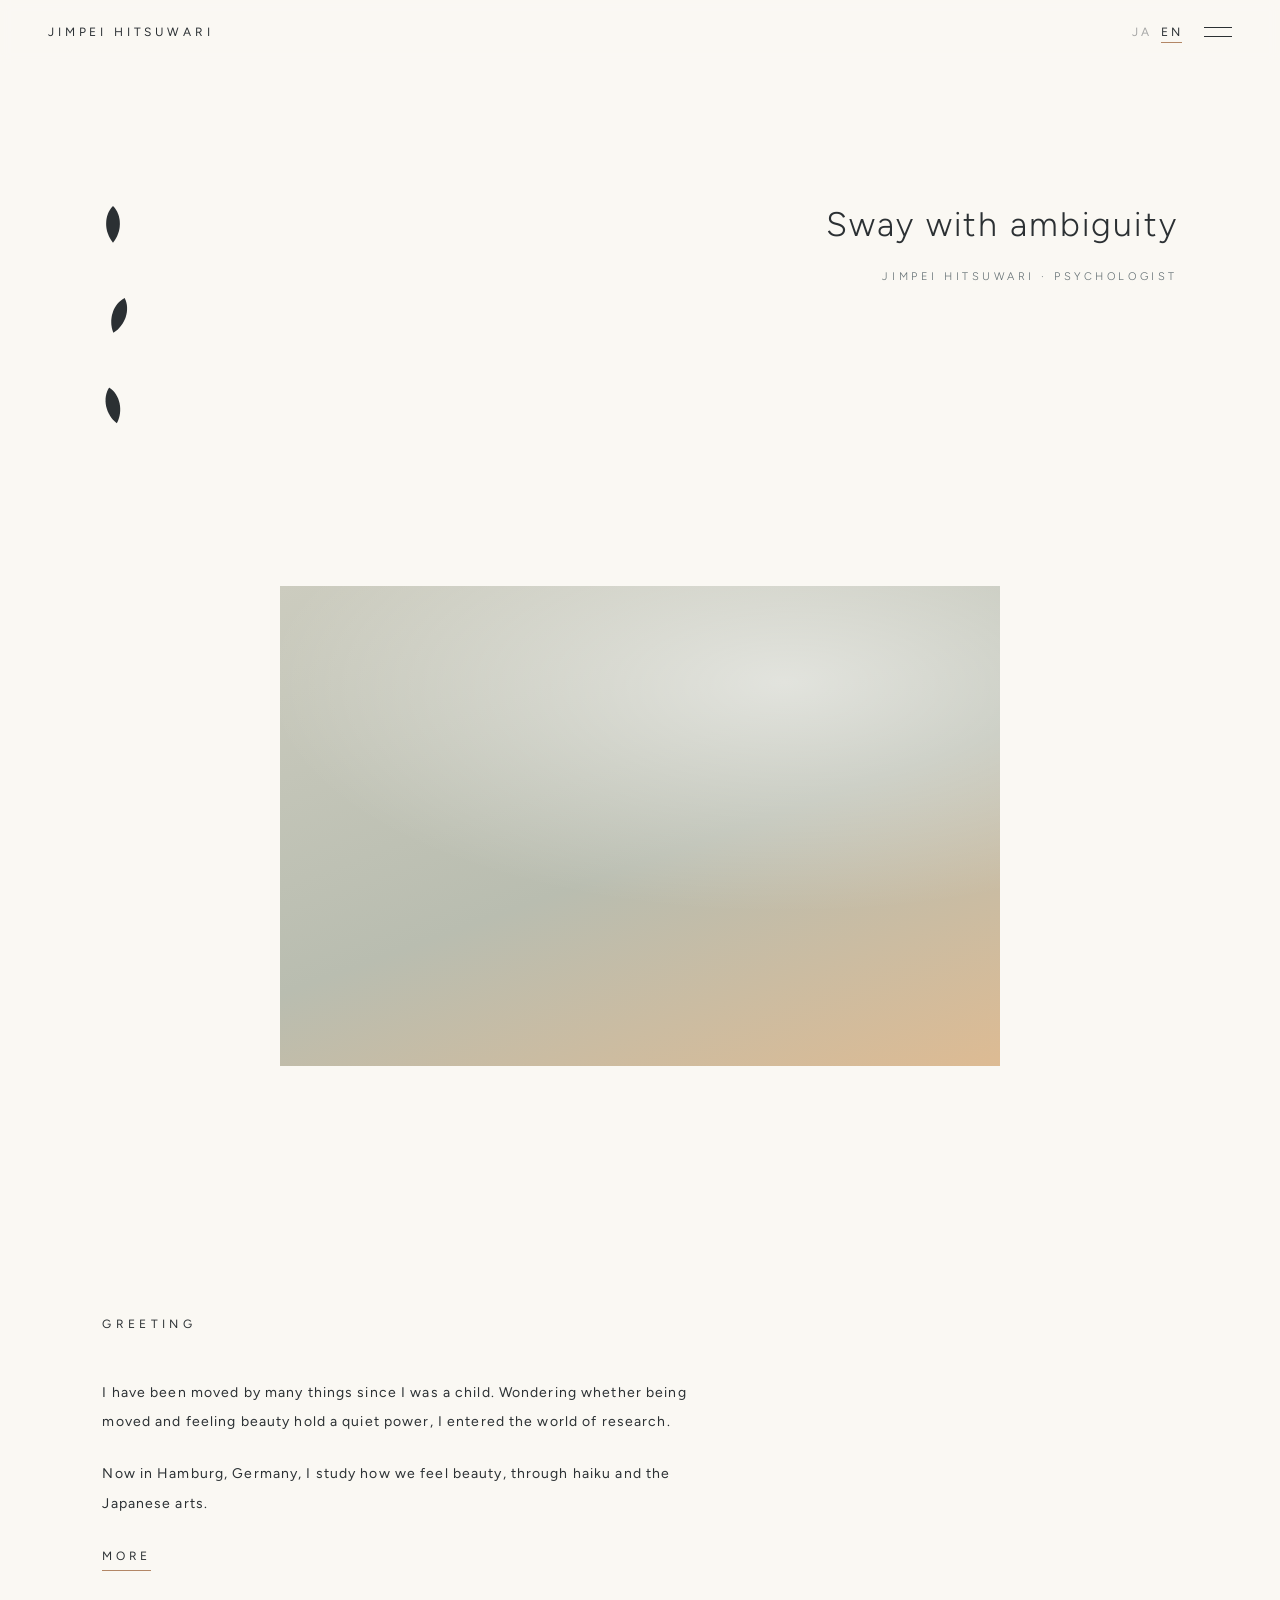
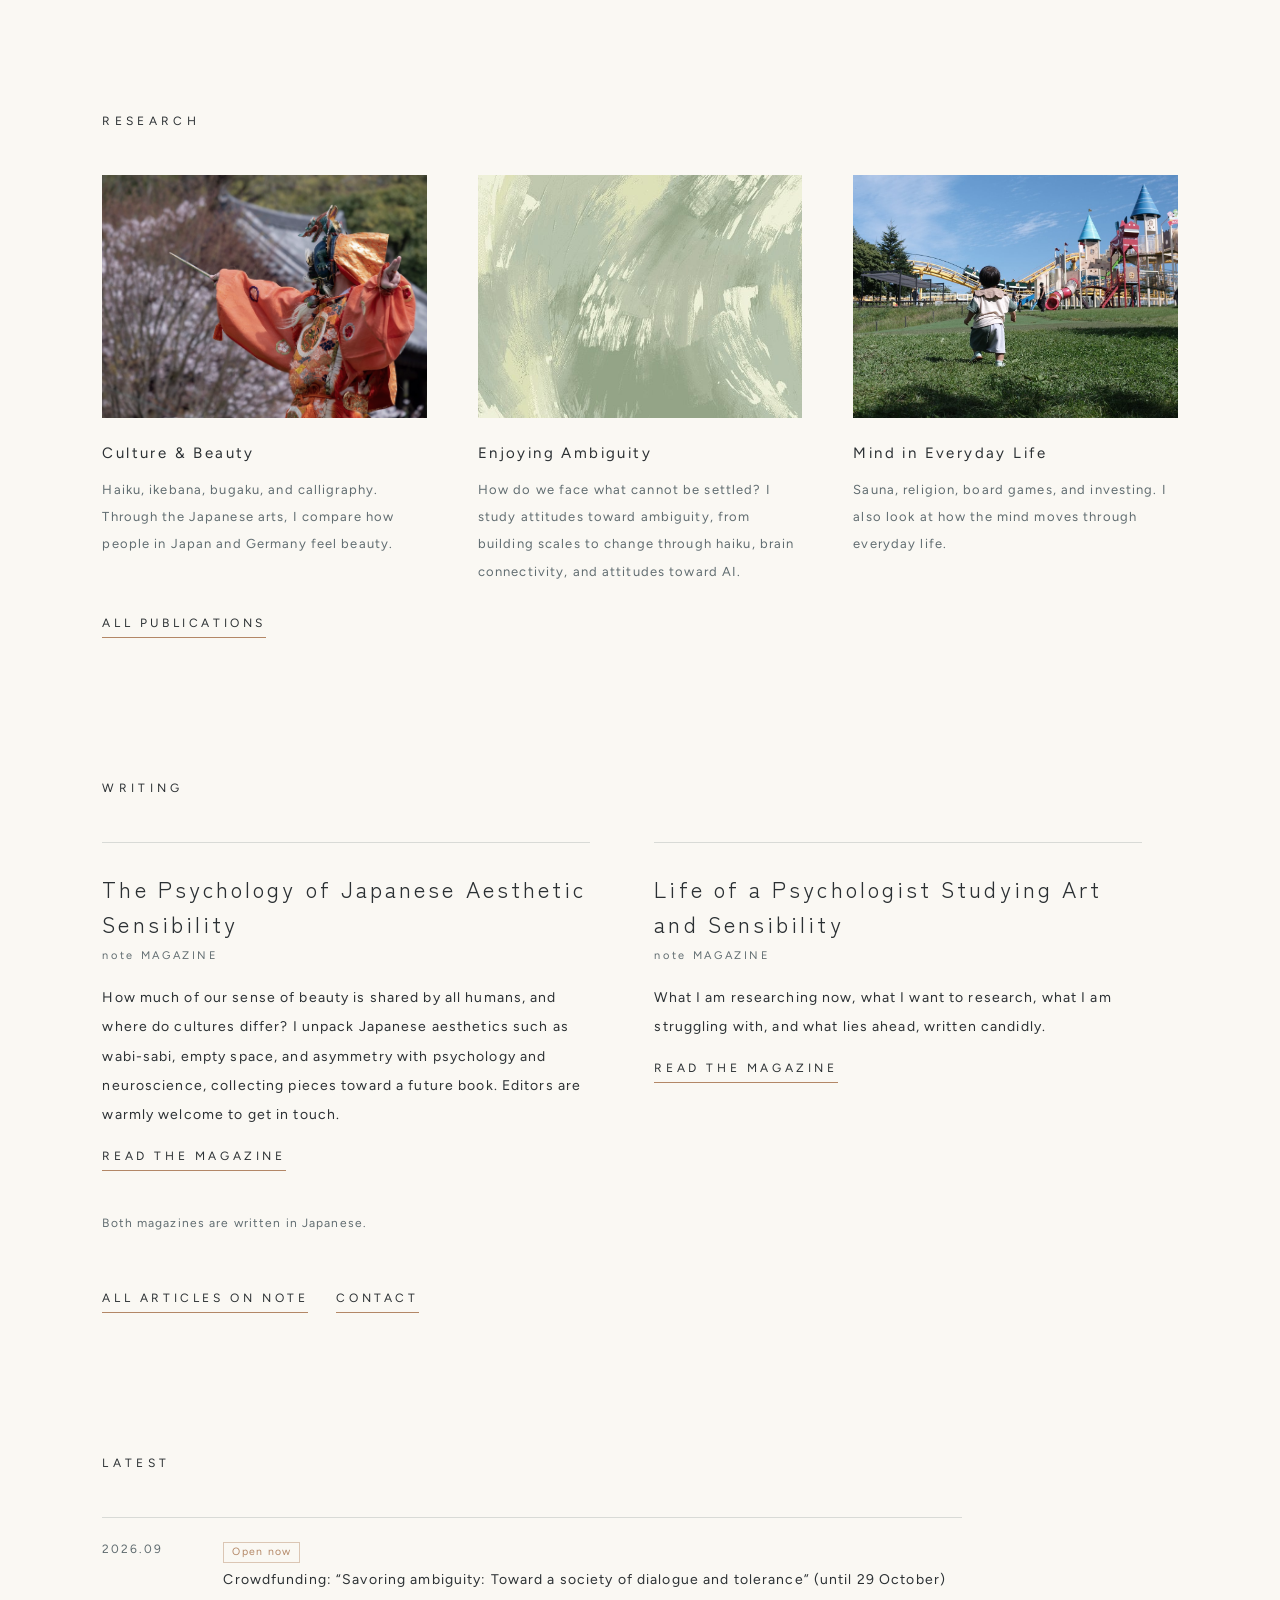
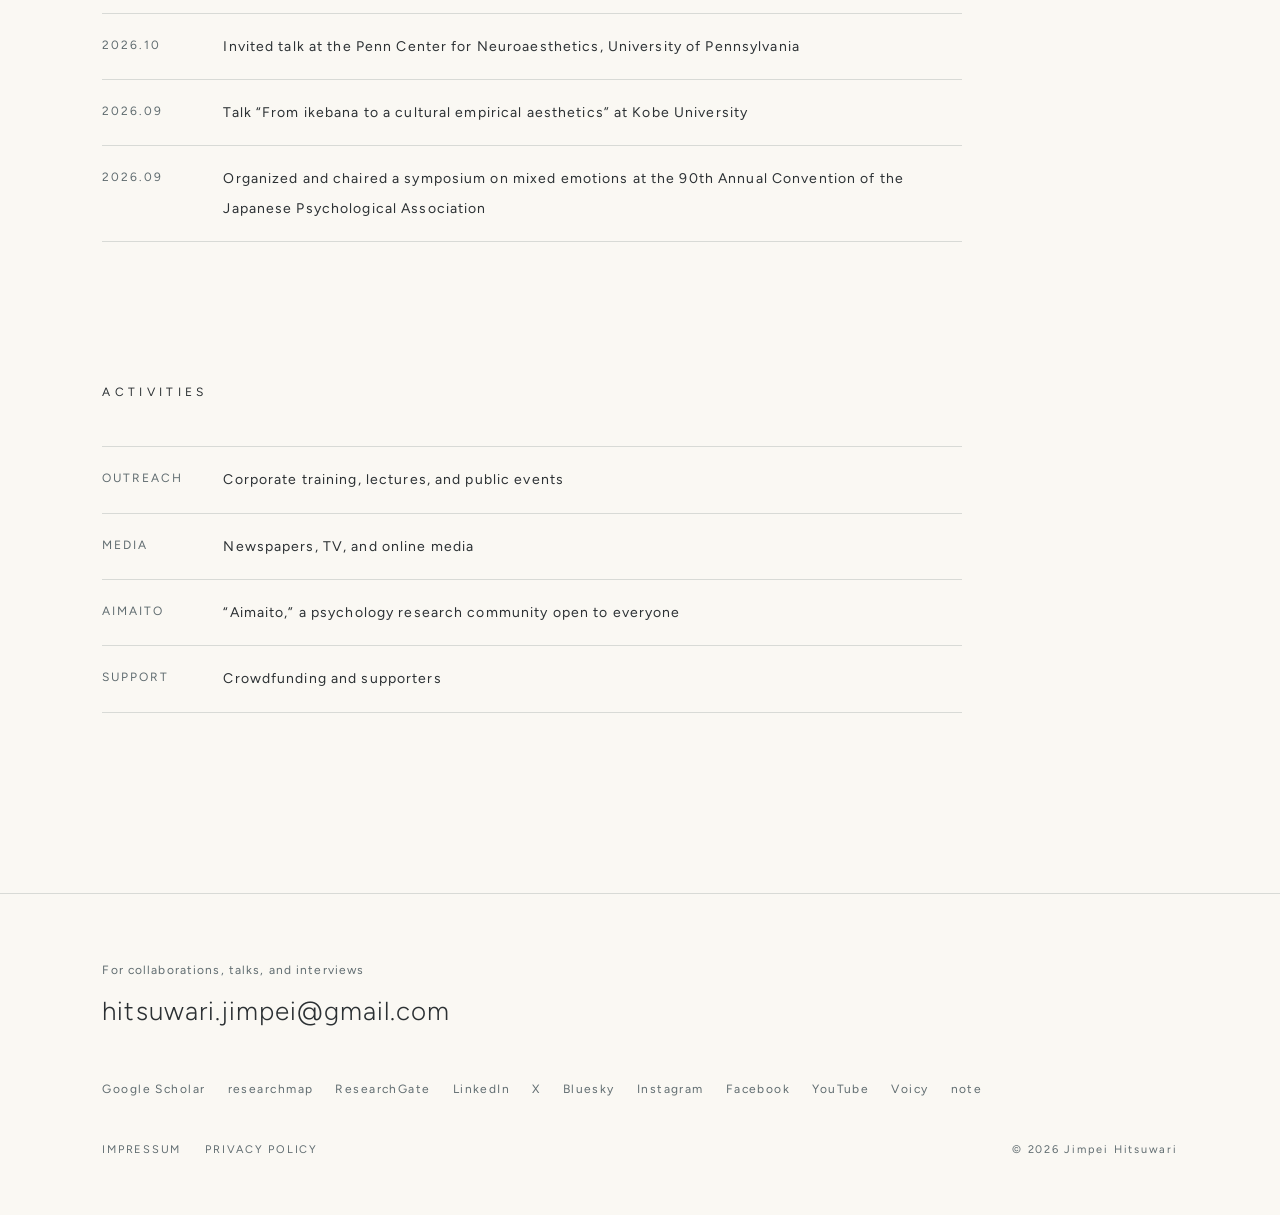
==== index.html @ 8c2ec626 "Publish main e1282a1" ====
<!DOCTYPE html>
<html lang="ja" data-lang="ja" class="no-js">
<head>
<meta charset="UTF-8">
<meta name="viewport" content="width=device-width, initial-scale=1">
<title>櫃割 仁平 Jimpei Hitsuwari | 心理学者 Psychologist</title>
<meta name="description" content="心理学者 櫃割仁平（Jimpei Hitsuwari）のウェブサイト。俳句や日本の芸術を手がかりに，美しさを感じるこころと曖昧さへの態度を，ドイツ・ハンブルクで研究しています。">
<meta property="og:type" content="website">
<meta property="og:title" content="櫃割 仁平 Jimpei Hitsuwari">
<meta property="og:description" content="Psychologist in Hamburg studying beauty, ambiguity, and culture through haiku and the Japanese arts.">
<meta property="og:url" content="https://hitsuwari-jimpei.com/">
<link rel="canonical" href="https://hitsuwari-jimpei.com/">
<script>
  /* Set language before first paint to avoid a flash of the wrong language */
  (function () {
    var l = 'ja';
    try { l = localStorage.getItem('lang') || ((navigator.language || '').indexOf('ja') === 0 ? 'ja' : 'en'); } catch (e) {}
    document.documentElement.dataset.lang = l;
    document.documentElement.lang = l;
  })();
</script>
<link rel="stylesheet" href="assets/css/fonts.css">
<link rel="icon" href="assets/favicon.svg" type="image/svg+xml">
<link rel="stylesheet" href="assets/css/style.css">
</head>
<body>
<a class="skip-link" href="#main"><span lang="ja">本文へ</span><span lang="en">Skip to content</span></a>

<header class="site-header">
  <a class="logo" href="./">JIMPEI HITSUWARI</a>
  <div class="header-right">
    <div class="lang-switch" role="group" aria-label="Language">
      <button type="button" data-set-lang="ja" aria-pressed="true">JA</button>
      <button type="button" data-set-lang="en" aria-pressed="false">EN</button>
    </div>
    <button type="button" class="menu-toggle" aria-controls="site-menu" aria-expanded="false">
      <span></span><span></span><span class="visually-hidden">Menu</span>
    </button>
  </div>
</header>

<nav id="site-menu" class="site-menu" aria-hidden="true" aria-label="Site menu">
  <ul>
    <li><a href="./"><span class="en">Top</span><span class="ja">トップ</span></a></li>
    <li><a href="greeting/"><span class="en">Greeting</span><span class="ja">あいさつ</span></a></li>
    <li><a href="profile/"><span class="en">Profile</span><span class="ja">プロフィール</span></a></li>
    <li><a href="publication/"><span class="en">Publications</span><span class="ja">研究業績</span></a></li>
    <li><a href="outreach/"><span class="en">Outreach</span><span class="ja">アウトリーチ</span></a></li>
    <li><a href="media/"><span class="en">Media</span><span class="ja">メディア</span></a></li>
    <li><a href="crowdfunding/"><span class="en">Crowdfunding</span><span class="ja">クラウドファンディング</span></a></li>
    <li><a href="contact/"><span class="en">Contact</span><span class="ja">お問い合わせ</span></a></li>
  </ul>
</nav>

<main id="main">

  <section class="hero" aria-label="Introduction">
    <div class="hero-marks" aria-hidden="true">
      <svg viewBox="0 0 24 40"><path d="M12 0 C 22 10, 22 28, 12 40 C 2 28, 2 10, 12 0 Z"/></svg>
      <svg viewBox="0 0 24 40"><path d="M12 0 C 22 10, 22 28, 12 40 C 2 28, 2 10, 12 0 Z"/></svg>
      <svg viewBox="0 0 24 40"><path d="M12 0 C 22 10, 22 28, 12 40 C 2 28, 2 10, 12 0 Z"/></svg>
    </div>
    <div class="hero-copy">
      <h1 class="copy-ja" lang="ja"><span>曖昧なまま</span><br><span>そよぐ</span><small>心理学者　櫃割 仁平</small></h1>
      <h1 class="copy-en" lang="en">Sway with ambiguity<small>JIMPEI HITSUWARI · PSYCHOLOGIST</small></h1>
    </div>
    <div class="hero-visual" aria-hidden="true"></div>
  </section>

  <section class="section reveal" aria-labelledby="greeting-title">
    <div class="section-head"><h2 class="en" id="greeting-title">GREETING</h2><span class="ja" lang="ja">あいさつ</span></div>
    <div class="narrow prose">
      <div lang="ja">
        <p>小さい頃から，いろいろな物事に感動してきました。その感動や，美しいと感じる体験には大きな力が秘められているのではないか。そう考えて，研究の世界に入りました。</p>
        <p>いまはドイツのハンブルクで，美しさを感じるこころを，俳句や日本の芸術を手がかりに研究しています。</p>
      </div>
      <div lang="en">
        <p>I have been moved by many things since I was a child. Wondering whether being moved and feeling beauty hold a quiet power, I entered the world of research.</p>
        <p>Now in Hamburg, Germany, I study how we feel beauty, through haiku and the Japanese arts.</p>
      </div>
      <a class="more" href="greeting/">MORE</a>
    </div>
  </section>

  <section class="section reveal" id="research" aria-labelledby="research-title">
    <div class="section-head"><h2 class="en" id="research-title">RESEARCH</h2><span class="ja" lang="ja">研究</span></div>
    <div class="works">
      <article>
        <div class="work-photo"><img src="images/research/culture.jpg" alt="" loading="lazy" style="object-position: 68% 40%"></div>
        <h3><span lang="ja">文化と美</span><span lang="en">Culture &amp; Beauty</span></h3>
        <p><span lang="ja">俳句，いけばな，舞楽，書道。日本の芸術を手がかりに，美しさの感じ方が文化によってどう違うのかを，日本とドイツで比べています。</span><span lang="en">Haiku, ikebana, bugaku, and calligraphy. Through the Japanese arts, I compare how people in Japan and Germany feel beauty.</span></p>
      </article>
      <article>
        <div class="work-photo"><img src="images/research/ambiguity.jpg" alt="" loading="lazy"></div>
        <h3><span lang="ja">曖昧さを楽しむ</span><span lang="en">Enjoying Ambiguity</span></h3>
        <p><span lang="ja">白黒つかないものに，人はどう向き合うのか。「曖昧さへの態度」を測る尺度づくりから，俳句による変化，脳のつながり，AI への態度まで調べています。</span><span lang="en">How do we face what cannot be settled? I study attitudes toward ambiguity, from building scales to change through haiku, brain connectivity, and attitudes toward AI.</span></p>
      </article>
      <article>
        <div class="work-photo"><img src="images/research/everyday.jpg" alt="" loading="lazy" style="object-position: 45% 72%"></div>
        <h3><span lang="ja">暮らしのなかのこころ</span><span lang="en">Mind in Everyday Life</span></h3>
        <p><span lang="ja">サウナ，宗教，ボードゲーム，投資。日々の営みのなかで揺れるこころにも目を向けています。</span><span lang="en">Sauna, religion, board games, and investing. I also look at how the mind moves through everyday life.</span></p>
      </article>
    </div>
    <a class="more" href="publication/">ALL PUBLICATIONS</a>
  </section>

  <section class="section reveal" aria-labelledby="writing-title">
    <div class="section-head"><h2 class="en" id="writing-title">WRITING</h2><span class="ja" lang="ja">執筆</span></div>
    <div class="writing">
      <article class="writing-card">
        <p class="writing-title"><span lang="ja">日本的感性の心理学</span><span lang="en">The Psychology of Japanese Aesthetic Sensibility</span><small>note MAGAZINE</small></p>
        <p lang="ja">「美しい」はどこまで人類共通で，どこからが文化の違いなのか。わびさび，余白，非対称性など，日本的な美意識を心理学や脳科学の手でほぐしていきます。いつか書きたい本に向けて，断片を書き溜めています。書籍化のご相談もお気軽にどうぞ。</p>
        <p lang="en">How much of our sense of beauty is shared by all humans, and where do cultures differ? I unpack Japanese aesthetics such as wabi-sabi, empty space, and asymmetry with psychology and neuroscience, collecting pieces toward a future book. Editors are warmly welcome to get in touch.</p>
        <a class="more" href="https://note.com/hitsuwari5th/m/m568dad435bdd" target="_blank" rel="noopener"><span lang="ja">マガジンを読む</span><span lang="en">READ THE MAGAZINE</span></a>
      </article>
      <article class="writing-card">
        <p class="writing-title"><span lang="ja">芸術と感性を研究する心理学者のくらし</span><span lang="en">Life of a Psychologist Studying Art and Sensibility</span><small>note MAGAZINE</small></p>
        <p lang="ja">今研究していること，研究したいこと，悩んでいること，将来のこと，などを赤裸々に書いていきます。</p>
        <p lang="en">What I am researching now, what I want to research, what I am struggling with, and what lies ahead, written candidly.</p>
        <a class="more" href="https://note.com/hitsuwari5th/m/mb07c158c06ff" target="_blank" rel="noopener"><span lang="ja">マガジンを読む</span><span lang="en">READ THE MAGAZINE</span></a>
      </article>
    </div>
    <p class="writing-links page-note" lang="en">Both magazines are written in Japanese.</p>
    <div class="link-row writing-links">
      <a class="more" href="https://note.com/hitsuwari5th" target="_blank" rel="noopener"><span lang="ja">note のすべての記事</span><span lang="en">ALL ARTICLES ON NOTE</span></a>
      <a class="more" href="contact/">CONTACT</a>
    </div>
  </section>

  <section class="section reveal" aria-labelledby="latest-title">
    <div class="section-head"><h2 class="en" id="latest-title">LATEST</h2><span class="ja" lang="ja">最近の活動</span></div>
    <!-- Hand-edited: keep the newest 4 items. Link each item to the page that has the details. -->
    <div class="rows">
      <a class="row" href="crowdfunding/"><time datetime="2026-09">2026.09</time><p><span class="tag is-accent"><span lang="ja">募集中</span><span lang="en">Open now</span></span><br><span lang="ja">クラウドファンディング「曖昧さを味わう」対話と寛容の社会をつくりたい（10月29日まで）</span><span lang="en">Crowdfunding: “Savoring ambiguity: Toward a society of dialogue and tolerance” (until 29 October)</span></p></a>
      <a class="row" href="publication/#invited"><time datetime="2026-10">2026.10</time><p><span lang="ja">ペンシルベニア大学 Penn Center for Neuroaesthetics で招待講演</span><span lang="en">Invited talk at the Penn Center for Neuroaesthetics, University of Pennsylvania</span></p></a>
      <a class="row" href="publication/#invited"><time datetime="2026-09">2026.09</time><p><span lang="ja">神戸大学の国際シンポジウムで講演「いけばなから文化的経験美学へ」</span><span lang="en">Talk “From ikebana to a cultural empirical aesthetics” at Kobe University</span></p></a>
      <a class="row" href="publication/#domestic"><time datetime="2026-09">2026.09</time><p><span lang="ja">日本心理学会第90回大会で公募シンポジウム「混合感情の心理学」を企画・司会</span><span lang="en">Organized and chaired a symposium on mixed emotions at the 90th Annual Convention of the Japanese Psychological Association</span></p></a>
    </div>
  </section>

  <section class="section reveal" aria-labelledby="act-title">
    <div class="section-head"><h2 class="en" id="act-title">ACTIVITIES</h2><span class="ja" lang="ja">活動</span></div>
    <div class="rows">
      <a class="row" href="outreach/"><span class="label">OUTREACH</span><p><span lang="ja">企業研修，講演，イベント登壇</span><span lang="en">Corporate training, lectures, and public events</span></p></a>
      <a class="row" href="media/"><span class="label">MEDIA</span><p><span lang="ja">新聞，テレビ，ウェブメディアでの掲載・出演</span><span lang="en">Newspapers, TV, and online media</span></p></a>
      <a class="row" href="https://aimaito-community.studio.site/" target="_blank" rel="noopener"><span class="label">AIMAITO</span><p><span lang="ja">誰でも参加できる心理学研究コミュニティ「あいまいと」</span><span lang="en">“Aimaito,” a psychology research community open to everyone</span></p></a>
      <a class="row" href="crowdfunding/"><span class="label">SUPPORT</span><p><span lang="ja">クラウドファンディングと支援者のみなさま</span><span lang="en">Crowdfunding and supporters</span></p></a>
    </div>
  </section>

</main>

<footer class="site-footer">
  <p><span lang="ja">共同研究，講演，取材のご依頼はこちらへ</span><span lang="en">For collaborations, talks, and interviews</span></p>
  <a class="footer-mail" href="mailto:hitsuwari.jimpei@gmail.com">hitsuwari.jimpei@gmail.com</a>
  <ul class="footer-links">
    <li><a href="https://scholar.google.co.jp/citations?hl=en&amp;user=swipd34AAAAJ" target="_blank" rel="noopener">Google Scholar</a></li>
    <li><a href="https://researchmap.jp/hitsuwari" target="_blank" rel="noopener">researchmap</a></li>
    <li><a href="https://www.researchgate.net/profile/Jimpei-Hitsuwari" target="_blank" rel="noopener">ResearchGate</a></li>
    <li><a href="https://www.linkedin.com/in/jimpei-hitsuwari/" target="_blank" rel="noopener">LinkedIn</a></li>
    <li><a href="https://x.com/jimpe_hitsuwari" target="_blank" rel="noopener">X</a></li>
    <li><a href="https://bsky.app/profile/jimpe-hitsuwari.bsky.social" target="_blank" rel="noopener">Bluesky</a></li>
    <li><a href="https://www.instagram.com/jimpei_hitsuwari/" target="_blank" rel="noopener">Instagram</a></li>
    <li><a href="https://www.facebook.com/jimpei.hitsuwari" target="_blank" rel="noopener">Facebook</a></li>
    <li><a href="https://youtube.com/@jimpe_hitsuwari" target="_blank" rel="noopener">YouTube</a></li>
    <li><a href="https://voicy.jp/channel/4088" target="_blank" rel="noopener">Voicy</a></li>
    <li><a href="https://note.com/hitsuwari5th" target="_blank" rel="noopener">note</a></li>
  </ul>
  <div class="footer-bottom">
    <span class="footer-legal"><a href="impressum/">IMPRESSUM</a><a href="privacy-policy/">PRIVACY POLICY</a></span>
    <span>&copy; 2026 Jimpei Hitsuwari</span>
  </div>
</footer>

<script src="assets/js/main.js"></script>
</body>
</html>
---- assets/css/fonts.css ----
/* Self-hosted web fonts (SIL Open Font License 1.1; see assets/fonts/<family>/OFL.txt).
   Figtree 300/400/500 and Zen Kaku Gothic New 400/500, split by unicode-range
   so browsers download only the slices a page needs.
   Source: Google Fonts CSS API, downloaded 2026-10-01. */
/* latin-ext */
@font-face {
  font-family: 'Figtree';
  font-style: normal;
  font-weight: 300;
  font-display: swap;
  src: url(../fonts/figtree/_Xms-HUzqDCFdgfMm4q9DbZs.woff2) format('woff2');
  unicode-range: U+0100-02BA, U+02BD-02C5, U+02C7-02CC, U+02CE-02D7, U+02DD-02FF, U+0304, U+0308, U+0329, U+1D00-1DBF, U+1E00-1E9F, U+1EF2-1EFF, U+2020, U+20A0-20AB, U+20AD-20C0, U+2113, U+2C60-2C7F, U+A720-A7FF;
}
/* latin */
@font-face {
  font-family: 'Figtree';
  font-style: normal;
  font-weight: 300;
  font-display: swap;
  src: url(../fonts/figtree/_Xms-HUzqDCFdgfMm4S9DQ.woff2) format('woff2');
  unicode-range: U+0000-00FF, U+0131, U+0152-0153, U+02BB-02BC, U+02C6, U+02DA, U+02DC, U+0304, U+0308, U+0329, U+2000-206F, U+20AC, U+2122, U+2191, U+2193, U+2212, U+2215, U+FEFF, U+FFFD;
}
/* latin-ext */
@font-face {
  font-family: 'Figtree';
  font-style: normal;
  font-weight: 400;
  font-display: swap;
  src: url(../fonts/figtree/_Xms-HUzqDCFdgfMm4q9DbZs.woff2) format('woff2');
  unicode-range: U+0100-02BA, U+02BD-02C5, U+02C7-02CC, U+02CE-02D7, U+02DD-02FF, U+0304, U+0308, U+0329, U+1D00-1DBF, U+1E00-1E9F, U+1EF2-1EFF, U+2020, U+20A0-20AB, U+20AD-20C0, U+2113, U+2C60-2C7F, U+A720-A7FF;
}
/* latin */
@font-face {
  font-family: 'Figtree';
  font-style: normal;
  font-weight: 400;
  font-display: swap;
  src: url(../fonts/figtree/_Xms-HUzqDCFdgfMm4S9DQ.woff2) format('woff2');
  unicode-range: U+0000-00FF, U+0131, U+0152-0153, U+02BB-02BC, U+02C6, U+02DA, U+02DC, U+0304, U+0308, U+0329, U+2000-206F, U+20AC, U+2122, U+2191, U+2193, U+2212, U+2215, U+FEFF, U+FFFD;
}
/* latin-ext */
@font-face {
  font-family: 'Figtree';
  font-style: normal;
  font-weight: 500;
  font-display: swap;
  src: url(../fonts/figtree/_Xms-HUzqDCFdgfMm4q9DbZs.woff2) format('woff2');
  unicode-range: U+0100-02BA, U+02BD-02C5, U+02C7-02CC, U+02CE-02D7, U+02DD-02FF, U+0304, U+0308, U+0329, U+1D00-1DBF, U+1E00-1E9F, U+1EF2-1EFF, U+2020, U+20A0-20AB, U+20AD-20C0, U+2113, U+2C60-2C7F, U+A720-A7FF;
}
/* latin */
@font-face {
  font-family: 'Figtree';
  font-style: normal;
  font-weight: 500;
  font-display: swap;
  src: url(../fonts/figtree/_Xms-HUzqDCFdgfMm4S9DQ.woff2) format('woff2');
  unicode-range: U+0000-00FF, U+0131, U+0152-0153, U+02BB-02BC, U+02C6, U+02DA, U+02DC, U+0304, U+0308, U+0329, U+2000-206F, U+20AC, U+2122, U+2191, U+2193, U+2212, U+2215, U+FEFF, U+FFFD;
}
@font-face {
  font-family: 'Zen Kaku Gothic New';
  font-style: normal;
  font-weight: 400;
  font-display: swap;
  src: url(../fonts/zenkakugothicnew/gNMYW2drQpDw0GjzrVNFf_valaDBcznOkj4KXW7oIgA9sLCeNoPLhe6Lpg_IbDMC.2.woff2) format('woff2');
  unicode-range: U+ffd7, U+ffda-ffdc, U+ffe0-ffe2, U+ffe4, U+ffe6, U+ffe8-ffee, U+1f100-1f10c, U+1f110-1f16c, U+1f170-1f1ac, U+1f200-1f202, U+1f210-1f234;
}
@font-face {
  font-family: 'Zen Kaku Gothic New';
  font-style: normal;
  font-weight: 400;
  font-display: swap;
  src: url(../fonts/zenkakugothicnew/gNMYW2drQpDw0GjzrVNFf_valaDBcznOkj4KXW7oIgA9sLCeNoPLhe6Lpg_IbDMC.3.woff2) format('woff2');
  unicode-range: U+fa10, U+fa12-fa6d, U+fb00-fb04, U+fe10-fe19, U+fe30-fe42, U+fe44-fe52, U+fe54-fe66, U+fe68-fe6b, U+ff02, U+ff04, U+ff07, U+ff51, U+ff5b, U+ff5d, U+ff5f-ff60, U+ff66, U+ff69, U+ff87, U+ffa1-ffbe, U+ffc2-ffc7, U+ffca-ffcf, U+ffd2-ffd6;
}
@font-face {
  font-family: 'Zen Kaku Gothic New';
  font-style: normal;
  font-weight: 400;
  font-display: swap;
  src: url(../fonts/zenkakugothicnew/gNMYW2drQpDw0GjzrVNFf_valaDBcznOkj4KXW7oIgA9sLCeNoPLhe6Lpg_IbDMC.4.woff2) format('woff2');
  unicode-range: U+f92d-f959, U+f95b-f9f2, U+f9f4-fa0b, U+fa0e-fa0f;
}
@font-face {
  font-family: 'Zen Kaku Gothic New';
  font-style: normal;
  font-weight: 400;
  font-display: swap;
  src: url(../fonts/zenkakugothicnew/gNMYW2drQpDw0GjzrVNFf_valaDBcznOkj4KXW7oIgA9sLCeNoPLhe6Lpg_IbDMC.5.woff2) format('woff2');
  unicode-range: U+9e8b-9e8c, U+9e8e-9e8f, U+9e91-9e92, U+9e95-9e96, U+9e98, U+9e9b, U+9e9d-9e9e, U+9ea4-9ea5, U+9ea8-9eaa, U+9eac-9eb0, U+9eb3-9eb5, U+9eb8, U+9ebc-9ebf, U+9ec3, U+9ec6, U+9ec8, U+9ecb-9ecd, U+9ecf-9ed1, U+9ed4-9ed5, U+9ed8, U+9edb-9ee0, U+9ee4-9ee5, U+9ee7-9ee8, U+9eec-9ef2, U+9ef4-9ef9, U+9efb-9eff, U+9f02-9f03, U+9f07-9f09, U+9f0e-9f12, U+9f14-9f17, U+9f19-9f1b, U+9f1f-9f22, U+9f26, U+9f2a-9f2c, U+9f2f, U+9f31-9f32, U+9f34, U+9f37, U+9f39-9f3a, U+9f3c-9f3f, U+9f41, U+9f43-9f47, U+9f4a, U+9f4e-9f50, U+9f52-9f58, U+9f5a, U+9f5d-9f61, U+9f63, U+9f66-9f6a, U+9f6c-9f73, U+9f75-9f77, U+9f7a, U+9f7d, U+9f7f, U+9f8f-9f92, U+9f94-9f97, U+9f99, U+9f9c-9fa3, U+9fa5, U+9fb4, U+9fbc-9fc2, U+9fc4, U+9fc6, U+9fcc, U+f900-f92c;
}
@font-face {
  font-family: 'Zen Kaku Gothic New';
  font-style: normal;
  font-weight: 400;
  font-display: swap;
  src: url(../fonts/zenkakugothicnew/gNMYW2drQpDw0GjzrVNFf_valaDBcznOkj4KXW7oIgA9sLCeNoPLhe6Lpg_IbDMC.6.woff2) format('woff2');
  unicode-range: U+9c3e, U+9c41, U+9c43-9c4a, U+9c4e-9c50, U+9c52-9c54, U+9c56, U+9c58, U+9c5a-9c61, U+9c63, U+9c65, U+9c67-9c6b, U+9c6d-9c6e, U+9c70, U+9c72, U+9c75-9c78, U+9c7a-9c7c, U+9ce6-9ce7, U+9ceb-9cec, U+9cf0, U+9cf2, U+9cf6-9cf7, U+9cf9, U+9d02-9d03, U+9d06-9d09, U+9d0b, U+9d0e, U+9d11-9d12, U+9d15, U+9d17-9d18, U+9d1b-9d1f, U+9d23, U+9d26, U+9d2a-9d2c, U+9d2f-9d30, U+9d32-9d34, U+9d3a, U+9d3c-9d3f, U+9d41-9d48, U+9d4a, U+9d50-9d54, U+9d59, U+9d5d-9d65, U+9d69-9d6c, U+9d6f-9d70, U+9d72-9d73, U+9d76-9d77, U+9d7a-9d7c, U+9d7e, U+9d83-9d84, U+9d86-9d87, U+9d89-9d8a, U+9d8d-9d8e, U+9d92-9d93, U+9d95-9d9a, U+9da1, U+9da4, U+9da9-9dac, U+9dae, U+9db1-9db2, U+9db5, U+9db8-9dbd, U+9dbf-9dc4, U+9dc6-9dc7, U+9dc9-9dca, U+9dcf, U+9dd3-9dd7, U+9dd9-9dda, U+9dde-9de0, U+9de3, U+9de5-9de7, U+9de9, U+9deb, U+9ded-9df0, U+9df3-9df4, U+9df8, U+9dfd-9dfe, U+9e02, U+9e07, U+9e0a, U+9e0d-9e0e, U+9e10-9e12, U+9e15-9e16, U+9e19-9e1f, U+9e75, U+9e79-9e7d, U+9e80-9e85, U+9e87-9e88;
}
@font-face {
  font-family: 'Zen Kaku Gothic New';
  font-style: normal;
  font-weight: 400;
  font-display: swap;
  src: url(../fonts/zenkakugothicnew/gNMYW2drQpDw0GjzrVNFf_valaDBcznOkj4KXW7oIgA9sLCeNoPLhe6Lpg_IbDMC.7.woff2) format('woff2');
  unicode-range: U+9ae5-9ae7, U+9ae9, U+9aeb-9aec, U+9aee-9aef, U+9af1-9af5, U+9af7, U+9af9-9afb, U+9afd, U+9aff-9b06, U+9b08-9b09, U+9b0b-9b0e, U+9b10, U+9b12, U+9b16, U+9b18-9b1d, U+9b1f-9b20, U+9b22-9b23, U+9b25-9b2f, U+9b32-9b35, U+9b37, U+9b39-9b3b, U+9b3d, U+9b43-9b44, U+9b48, U+9b4b-9b4f, U+9b51, U+9b55-9b58, U+9b5b, U+9b5e, U+9b61, U+9b63, U+9b65-9b66, U+9b68, U+9b6a-9b6f, U+9b72-9b79, U+9b7f-9b80, U+9b83-9b87, U+9b89-9b8b, U+9b8d, U+9b8f-9b94, U+9b96-9b97, U+9b9a, U+9b9d-9ba0, U+9ba6-9ba7, U+9ba9-9baa, U+9bac, U+9bb0-9bb2, U+9bb4, U+9bb7-9bb9, U+9bbb-9bbc, U+9bbe-9bc1, U+9bc6-9bc8, U+9bca, U+9bce-9bd2, U+9bd4, U+9bd7-9bd8, U+9bdd, U+9bdf, U+9be1-9be5, U+9be7, U+9bea-9beb, U+9bee-9bf3, U+9bf5, U+9bf7-9bfa, U+9bfd, U+9bff-9c00, U+9c02, U+9c04, U+9c06, U+9c08-9c0d, U+9c0f-9c16, U+9c18-9c1e, U+9c21-9c2a, U+9c2d-9c32, U+9c35-9c37, U+9c39-9c3a, U+9c3d;
}
@font-face {
  font-family: 'Zen Kaku Gothic New';
  font-style: normal;
  font-weight: 400;
  font-display: swap;
  src: url(../fonts/zenkakugothicnew/gNMYW2drQpDw0GjzrVNFf_valaDBcznOkj4KXW7oIgA9sLCeNoPLhe6Lpg_IbDMC.8.woff2) format('woff2');
  unicode-range: U+98eb, U+98ed-98ee, U+98f0-98f1, U+98f3, U+98f6, U+9902, U+9907-9909, U+9911-9912, U+9914-9918, U+991a-9922, U+9924, U+9926-9927, U+992b-992c, U+992e, U+9931-9935, U+9939-993e, U+9940-9942, U+9945-9949, U+994b-994e, U+9950-9952, U+9954-9955, U+9958-9959, U+995b-995c, U+995e-9960, U+9963, U+9997-9998, U+999b, U+999d-999f, U+99a3, U+99a5-99a6, U+99a8, U+99ad-99ae, U+99b0-99b2, U+99b5, U+99b9-99ba, U+99bc-99bd, U+99bf, U+99c1, U+99c3, U+99c8-99c9, U+99d1, U+99d3-99d5, U+99d8-99df, U+99e1-99e2, U+99e7, U+99ea-99ee, U+99f0-99f2, U+99f4-99f5, U+99f8-99f9, U+99fb-99fe, U+9a01-9a05, U+9a08, U+9a0a-9a0c, U+9a0f-9a11, U+9a16, U+9a1a, U+9a1e, U+9a20, U+9a22-9a24, U+9a27, U+9a2b, U+9a2d-9a2e, U+9a31, U+9a33, U+9a35-9a38, U+9a3e, U+9a40-9a45, U+9a47, U+9a4a-9a4e, U+9a51-9a52, U+9a54-9a58, U+9a5b, U+9a5d, U+9a5f, U+9a62, U+9a64-9a65, U+9a69-9a6c, U+9aaa, U+9aac-9ab0, U+9ab2, U+9ab4-9ab7, U+9ab9, U+9abb-9ac1, U+9ac3, U+9ac6, U+9ac8, U+9ace-9ad3, U+9ad5-9ad7, U+9adb-9adc, U+9ade-9ae0, U+9ae2-9ae4;
}
@font-face {
  font-family: 'Zen Kaku Gothic New';
  font-style: normal;
  font-weight: 400;
  font-display: swap;
  src: url(../fonts/zenkakugothicnew/gNMYW2drQpDw0GjzrVNFf_valaDBcznOkj4KXW7oIgA9sLCeNoPLhe6Lpg_IbDMC.9.woff2) format('woff2');
  unicode-range: U+971d, U+9721-9724, U+9728, U+972a, U+9730-9731, U+9733, U+9736, U+9738-9739, U+973b, U+973d-973e, U+9741-9744, U+9746-974a, U+974d-974f, U+9751, U+9755, U+9757-9758, U+975a-975c, U+9760-9761, U+9763-9764, U+9766-9768, U+976a-976b, U+976e, U+9771, U+9773, U+9776-977d, U+977f-9781, U+9785-9786, U+9789, U+978b, U+978f-9790, U+9795-9797, U+9799-979a, U+979c, U+979e-97a0, U+97a2-97a3, U+97a6, U+97a8, U+97ab-97ac, U+97ae, U+97b1-97b6, U+97b8-97ba, U+97bc, U+97be-97bf, U+97c1, U+97c3-97ce, U+97d0-97d1, U+97d4, U+97d7-97d9, U+97db-97de, U+97e0-97e1, U+97e4, U+97e6, U+97ed-97ef, U+97f1-97f2, U+97f4-97f8, U+97fa, U+9804, U+9807, U+980a, U+980c-980f, U+9814, U+9816-9817, U+9819-981a, U+981c, U+981e, U+9820-9821, U+9823-9826, U+982b, U+982e-9830, U+9832-9835, U+9837, U+9839, U+983d-983e, U+9844, U+9846-9847, U+984a-984b, U+984f, U+9851-9853, U+9856-9857, U+9859-985b, U+9862-9863, U+9865-9866, U+986a-986c, U+986f-9871, U+9873-9875, U+98aa-98ab, U+98ad-98ae, U+98b0-98b1, U+98b4, U+98b6-98b8, U+98ba-98bc, U+98bf, U+98c2-98c8, U+98cb-98cc, U+98ce, U+98dc, U+98de, U+98e0-98e1, U+98e3, U+98e5-98e7, U+98e9-98ea;
}
@font-face {
  font-family: 'Zen Kaku Gothic New';
  font-style: normal;
  font-weight: 400;
  font-display: swap;
  src: url(../fonts/zenkakugothicnew/gNMYW2drQpDw0GjzrVNFf_valaDBcznOkj4KXW7oIgA9sLCeNoPLhe6Lpg_IbDMC.10.woff2) format('woff2');
  unicode-range: U+944a, U+944c, U+9452-9453, U+9455, U+9459-945c, U+945e-9463, U+9468, U+946a-946b, U+946d-9472, U+9475, U+9477, U+947c-947f, U+9481, U+9483-9485, U+9578-9579, U+957e-957f, U+9582, U+9584, U+9586-9588, U+958a, U+958c-958f, U+9592, U+9594, U+9596, U+9598-9599, U+959d-95a1, U+95a4, U+95a6-95a9, U+95ab-95ad, U+95b1, U+95b4, U+95b6, U+95b9-95bf, U+95c3, U+95c6, U+95c8-95cd, U+95d0-95d6, U+95d9-95da, U+95dc-95e2, U+95e4-95e6, U+95e8, U+961d-961e, U+9621-9622, U+9624-9626, U+9628, U+962c, U+962e-962f, U+9631, U+9633-9634, U+9637-963a, U+963c-963d, U+9641-9642, U+964b-964c, U+964f, U+9652, U+9654, U+9656-9658, U+965c-965f, U+9661, U+9666, U+966a, U+966c, U+966e, U+9672, U+9674, U+9677, U+967b-967c, U+967e-967f, U+9681-9684, U+9689, U+968b, U+968d, U+9691, U+9695-9698, U+969a, U+969d, U+969f, U+96a4-96aa, U+96ae-96b4, U+96b6, U+96b8-96bb, U+96bd, U+96c1, U+96c9-96cb, U+96cd-96ce, U+96d2, U+96d5-96d6, U+96d8-96da, U+96dc-96df, U+96e9, U+96ef, U+96f1, U+96f9-96fa, U+9702-9706, U+9708-9709, U+970d-970f, U+9711, U+9713-9714, U+9716, U+9719-971b;
}
@font-face {
  font-family: 'Zen Kaku Gothic New';
  font-style: normal;
  font-weight: 400;
  font-display: swap;
  src: url(../fonts/zenkakugothicnew/gNMYW2drQpDw0GjzrVNFf_valaDBcznOkj4KXW7oIgA9sLCeNoPLhe6Lpg_IbDMC.11.woff2) format('woff2');
  unicode-range: U+92bc-92bd, U+92bf-92c3, U+92c5-92c8, U+92cb-92d0, U+92d2-92d3, U+92d5, U+92d7-92d9, U+92dc-92dd, U+92df-92e1, U+92e3-92e5, U+92e7-92ea, U+92ec, U+92ee, U+92f0, U+92f2, U+92f7-92fb, U+92ff-9300, U+9302, U+9304, U+9308, U+930d, U+930f-9311, U+9314-9315, U+9318-931a, U+931c-931f, U+9321-9325, U+9327-932b, U+932e, U+9333-9337, U+933a-933b, U+9344, U+9347-934a, U+934d, U+9350-9352, U+9354-9358, U+935a, U+935c, U+935e, U+9360, U+9364-9365, U+9367, U+9369-936d, U+936f-9371, U+9373-9374, U+9376, U+937a, U+937d-9382, U+9388, U+938a-938b, U+938d, U+938f, U+9392, U+9394-9395, U+9397-9398, U+939a-939b, U+939e, U+93a1, U+93a3-93a4, U+93a6, U+93a8-93a9, U+93ab-93ad, U+93b0, U+93b4-93b6, U+93b9-93bb, U+93c1, U+93c3-93cd, U+93d0-93d1, U+93d3, U+93d6-93d9, U+93dc-93df, U+93e2, U+93e4-93e8, U+93f1, U+93f5, U+93f7-93fb, U+93fd, U+9401-9404, U+9407-9409, U+940d-9410, U+9413-9417, U+9419-941a, U+941f, U+9421, U+942b, U+942e-942f, U+9431-9434, U+9436, U+9438, U+943a-943b, U+943d, U+943f, U+9441, U+9443-9445, U+9448;
}
@font-face {
  font-family: 'Zen Kaku Gothic New';
  font-style: normal;
  font-weight: 400;
  font-display: swap;
  src: url(../fonts/zenkakugothicnew/gNMYW2drQpDw0GjzrVNFf_valaDBcznOkj4KXW7oIgA9sLCeNoPLhe6Lpg_IbDMC.12.woff2) format('woff2');
  unicode-range: U+9143, U+9146-914c, U+914f, U+9153, U+9156-915b, U+9161, U+9163-9165, U+9167, U+9169, U+916d, U+9172-9174, U+9179-917b, U+9181-9183, U+9185-9187, U+9189-918b, U+918e, U+9191, U+9193-9195, U+9197-9198, U+919e, U+91a1-91a2, U+91a6, U+91a8, U+91aa-91b6, U+91ba-91bd, U+91bf-91c6, U+91c9, U+91cb, U+91d0, U+91d3-91d4, U+91d6-91d7, U+91d9-91db, U+91de-91df, U+91e1, U+91e4-91e6, U+91e9-91ea, U+91ec-91f1, U+91f5-91f7, U+91f9, U+91fb-91fd, U+91ff-9201, U+9204-9207, U+9209-920a, U+920c, U+920e, U+9210-9218, U+921c-921e, U+9223-9226, U+9228-9229, U+922c, U+922e-9230, U+9233, U+9235-923a, U+923c, U+923e-9240, U+9242-9243, U+9245-924b, U+924d-9251, U+9256-925a, U+925c-925e, U+9260-9261, U+9264-9269, U+926e-9270, U+9275-9279, U+927b-927f, U+9288-928a, U+928d-928e, U+9291-9293, U+9295-9297, U+9299, U+929b-929c, U+929f-92a0, U+92a4-92a5, U+92a7-92a8, U+92ab, U+92af, U+92b2-92b3, U+92b6-92bb;
}
@font-face {
  font-family: 'Zen Kaku Gothic New';
  font-style: normal;
  font-weight: 400;
  font-display: swap;
  src: url(../fonts/zenkakugothicnew/gNMYW2drQpDw0GjzrVNFf_valaDBcznOkj4KXW7oIgA9sLCeNoPLhe6Lpg_IbDMC.13.woff2) format('woff2');
  unicode-range: U+8f52-8f55, U+8f57-8f58, U+8f5c-8f5e, U+8f61-8f66, U+8f9c-8f9d, U+8f9f-8fa2, U+8fa4-8fa8, U+8fad-8faf, U+8fb4-8fb8, U+8fbe, U+8fc0-8fc2, U+8fc6, U+8fc8, U+8fca-8fcb, U+8fcd, U+8fd0, U+8fd2-8fd3, U+8fd5, U+8fda, U+8fe0, U+8fe2-8fe5, U+8fe8-8fea, U+8fed-8fef, U+8ff1, U+8ff4-8ff6, U+8ff8-8ffb, U+8ffe, U+9002, U+9004-9005, U+9008, U+900b-900e, U+9011, U+9013, U+9015-9016, U+9018, U+901b, U+901e, U+9021, U+9027-902a, U+902c-902d, U+902f, U+9033-9037, U+9039, U+903c, U+903e-903f, U+9041, U+9043-9044, U+9049, U+904c, U+904f-9052, U+9056, U+9058, U+905b-905e, U+9062, U+9066-9068, U+906c, U+906f-9070, U+9072, U+9074, U+9076, U+9079, U+9080-9083, U+9085, U+9087-9088, U+908b-908c, U+908e-9090, U+9095, U+9097-9099, U+909b, U+90a0-90a2, U+90a5, U+90a8, U+90af-90b6, U+90bd-90be, U+90c3-90c5, U+90c7-90c9, U+90cc, U+90d2, U+90d5, U+90d7-90d9, U+90db-90df, U+90e2, U+90e4-90e5, U+90eb, U+90ef-90f0, U+90f2, U+90f4, U+90f6, U+90fe-9100, U+9102, U+9104-9106, U+9108, U+910d, U+9110, U+9112, U+9114-911a, U+911c, U+911e, U+9120, U+9122-9123, U+9125, U+9127, U+9129, U+912d-9132, U+9134, U+9136-9137, U+9139-913a, U+913c-913d;
}
@font-face {
  font-family: 'Zen Kaku Gothic New';
  font-style: normal;
  font-weight: 400;
  font-display: swap;
  src: url(../fonts/zenkakugothicnew/gNMYW2drQpDw0GjzrVNFf_valaDBcznOkj4KXW7oIgA9sLCeNoPLhe6Lpg_IbDMC.14.woff2) format('woff2');
  unicode-range: U+8dc0, U+8dc2, U+8dc5-8dc8, U+8dca-8dcc, U+8dce-8dcf, U+8dd1, U+8dd4-8dd7, U+8dd9-8ddb, U+8ddf, U+8de3-8de5, U+8de7, U+8dea-8dec, U+8df0-8df2, U+8df4, U+8dfc-8dfd, U+8dff, U+8e01, U+8e04-8e06, U+8e08-8e09, U+8e0b-8e0c, U+8e10-8e11, U+8e14, U+8e16, U+8e1d-8e23, U+8e26-8e27, U+8e30-8e31, U+8e33-8e39, U+8e3d, U+8e40-8e42, U+8e44, U+8e47-8e50, U+8e54-8e55, U+8e59, U+8e5b-8e64, U+8e69, U+8e6c-8e6d, U+8e6f-8e72, U+8e75-8e77, U+8e79-8e7c, U+8e81-8e85, U+8e89, U+8e8b, U+8e90-8e95, U+8e98-8e9b, U+8e9d-8e9e, U+8ea1-8ea2, U+8ea7, U+8ea9-8eaa, U+8eac-8eb1, U+8eb3, U+8eb5-8eb6, U+8eba-8ebb, U+8ebe, U+8ec0-8ec1, U+8ec3-8ec8, U+8ecb, U+8ecf, U+8ed1, U+8ed4, U+8edb-8edc, U+8ee3, U+8ee8, U+8eeb, U+8eed-8eee, U+8ef0-8ef1, U+8ef7, U+8ef9-8efc, U+8efe, U+8f00, U+8f02, U+8f05, U+8f07-8f08, U+8f0a, U+8f0f-8f10, U+8f12-8f13, U+8f15-8f19, U+8f1b-8f1c, U+8f1e-8f21, U+8f23, U+8f25-8f28, U+8f2b-8f2f, U+8f33-8f37, U+8f39-8f3b, U+8f3e, U+8f40-8f43, U+8f45-8f47, U+8f49-8f4a, U+8f4c-8f4f, U+8f51;
}
@font-face {
  font-family: 'Zen Kaku Gothic New';
  font-style: normal;
  font-weight: 400;
  font-display: swap;
  src: url(../fonts/zenkakugothicnew/gNMYW2drQpDw0GjzrVNFf_valaDBcznOkj4KXW7oIgA9sLCeNoPLhe6Lpg_IbDMC.15.woff2) format('woff2');
  unicode-range: U+8b2d, U+8b30, U+8b37, U+8b3c, U+8b3e, U+8b41-8b46, U+8b48-8b49, U+8b4c-8b4f, U+8b51-8b54, U+8b56, U+8b59, U+8b5b, U+8b5e-8b5f, U+8b63, U+8b69, U+8b6b-8b6d, U+8b6f, U+8b71, U+8b74, U+8b76, U+8b78-8b79, U+8b7c-8b81, U+8b84-8b85, U+8b8a-8b8f, U+8b92-8b96, U+8b99-8b9a, U+8b9c-8ba0, U+8c38-8c3a, U+8c3d-8c3f, U+8c41, U+8c45, U+8c47-8c49, U+8c4b-8c4c, U+8c4e-8c51, U+8c53-8c55, U+8c57-8c59, U+8c5b, U+8c5d, U+8c62-8c64, U+8c66, U+8c68-8c69, U+8c6b-8c6d, U+8c73, U+8c75-8c76, U+8c78, U+8c7a-8c7c, U+8c7e, U+8c82, U+8c85-8c87, U+8c89-8c8b, U+8c8d-8c8e, U+8c90, U+8c92-8c94, U+8c98-8c99, U+8c9b-8c9c, U+8c9f, U+8ca4, U+8cad-8cae, U+8cb2-8cb3, U+8cb6, U+8cb9-8cba, U+8cbd, U+8cc1-8cc2, U+8cc4-8cc6, U+8cc8-8cc9, U+8ccb, U+8ccd-8ccf, U+8cd2, U+8cd5-8cd6, U+8cd9-8cda, U+8cdd, U+8ce1, U+8ce3-8ce4, U+8ce6, U+8ce8, U+8cec, U+8cef-8cf2, U+8cf4-8cf5, U+8cf7-8cf8, U+8cfa-8cfb, U+8cfd-8cff, U+8d01, U+8d03-8d04, U+8d07, U+8d09-8d0b, U+8d0d-8d10, U+8d12-8d14, U+8d16-8d17, U+8d1b-8d1d, U+8d65, U+8d67, U+8d69, U+8d6b-8d6e, U+8d71, U+8d73, U+8d76, U+8d7f, U+8d81-8d82, U+8d84, U+8d88, U+8d8d, U+8d90-8d91, U+8d95, U+8d99, U+8d9e-8da0, U+8da6, U+8da8, U+8dab-8dac, U+8daf, U+8db2, U+8db5, U+8db7, U+8db9-8dbc, U+8dbe;
}
@font-face {
  font-family: 'Zen Kaku Gothic New';
  font-style: normal;
  font-weight: 400;
  font-display: swap;
  src: url(../fonts/zenkakugothicnew/gNMYW2drQpDw0GjzrVNFf_valaDBcznOkj4KXW7oIgA9sLCeNoPLhe6Lpg_IbDMC.16.woff2) format('woff2');
  unicode-range: U+8973-8975, U+8977, U+897a-897e, U+8980, U+8983, U+8988-898a, U+898d, U+8990, U+8993-8995, U+8998, U+899b-899c, U+899f-89a1, U+89a5-89a6, U+89a9, U+89ac, U+89af-89b0, U+89b2, U+89b4-89b7, U+89ba, U+89bc-89bd, U+89bf-89c1, U+89d4-89d8, U+89da, U+89dc-89dd, U+89e5, U+89e7, U+89e9, U+89eb, U+89ed, U+89f1, U+89f3-89f4, U+89f6, U+89f8-89f9, U+89fd, U+89ff, U+8a01, U+8a04-8a05, U+8a07, U+8a0c, U+8a0f-8a12, U+8a14-8a16, U+8a1b, U+8a1d-8a1e, U+8a20-8a22, U+8a24-8a26, U+8a2b-8a2c, U+8a2f, U+8a35-8a37, U+8a3b, U+8a3d-8a3e, U+8a40-8a41, U+8a43, U+8a45-8a49, U+8a4d-8a4e, U+8a51-8a54, U+8a56-8a58, U+8a5b-8a5d, U+8a61-8a62, U+8a65, U+8a67, U+8a6c-8a6d, U+8a75-8a77, U+8a79-8a7c, U+8a7e-8a80, U+8a82-8a86, U+8a8b, U+8a8f-8a92, U+8a96-8a97, U+8a99-8a9a, U+8a9f, U+8aa1, U+8aa3, U+8aa5-8aaa, U+8aae-8aaf, U+8ab3, U+8ab6-8ab7, U+8abb-8abc, U+8abe, U+8ac2-8ac4, U+8ac6, U+8ac8-8aca, U+8acc-8acd, U+8ad0-8ad1, U+8ad3-8ad5, U+8ad7, U+8ada-8ae2, U+8ae4, U+8ae7, U+8aeb-8aec, U+8aee, U+8af0-8af1, U+8af3-8af7, U+8afa, U+8afc, U+8aff, U+8b01-8b02, U+8b04-8b07, U+8b0a-8b0d, U+8b0f-8b11, U+8b14, U+8b16, U+8b1a, U+8b1c, U+8b1e-8b20, U+8b26, U+8b28, U+8b2b-8b2c;
}
@font-face {
  font-family: 'Zen Kaku Gothic New';
  font-style: normal;
  font-weight: 400;
  font-display: swap;
  src: url(../fonts/zenkakugothicnew/gNMYW2drQpDw0GjzrVNFf_valaDBcznOkj4KXW7oIgA9sLCeNoPLhe6Lpg_IbDMC.17.woff2) format('woff2');
  unicode-range: U+87e2-87e6, U+87ea-87ed, U+87ef, U+87f1, U+87f3, U+87f5-87f8, U+87fa-87fb, U+87fe-87ff, U+8801, U+8803, U+8805-8807, U+8809-880b, U+880d-8816, U+8818-881c, U+881e-881f, U+8821-8822, U+8827-8828, U+882d-882e, U+8830-8832, U+8835-8836, U+8839-883c, U+8841-8845, U+8848-884b, U+884d-884e, U+8851-8852, U+8855-8856, U+8858-885a, U+885c, U+885e-8860, U+8862, U+8864, U+8869, U+886b, U+886e-886f, U+8871-8872, U+8875, U+8877, U+8879, U+887b, U+887d-887e, U+8880-8882, U+8888, U+888d, U+8892, U+8897-889c, U+889e-88a0, U+88a2, U+88a4, U+88a8, U+88aa, U+88ae, U+88b0-88b1, U+88b5, U+88b7, U+88ba, U+88bc-88c0, U+88c3-88c4, U+88c6, U+88ca-88ce, U+88d1-88d4, U+88d8-88d9, U+88db, U+88dd-88e1, U+88e7-88e8, U+88ef-88f2, U+88f4-88f5, U+88f7, U+88f9, U+88fc, U+8901-8902, U+8904, U+8906, U+890a, U+890c-890f, U+8913, U+8915-8916, U+8918-891a, U+891c-891e, U+8920, U+8925-8928, U+892a-892b, U+8930-8932, U+8935-893b, U+893e, U+8940-8946, U+8949, U+894c-894d, U+894f, U+8952, U+8956-8957, U+895a-895c, U+895e, U+8960-8964, U+8966, U+896a-896b, U+896d-8970;
}
@font-face {
  font-family: 'Zen Kaku Gothic New';
  font-style: normal;
  font-weight: 400;
  font-display: swap;
  src: url(../fonts/zenkakugothicnew/gNMYW2drQpDw0GjzrVNFf_valaDBcznOkj4KXW7oIgA9sLCeNoPLhe6Lpg_IbDMC.18.woff2) format('woff2');
  unicode-range: U+8655-8659, U+865b, U+865d-8664, U+8667, U+8669, U+866c, U+866f, U+8671, U+8675-8677, U+867a-867b, U+867d, U+8687-8689, U+868b-868d, U+8691, U+8693, U+8695-8696, U+8698, U+869a, U+869c-869d, U+86a1, U+86a3-86a4, U+86a6-86ab, U+86ad, U+86af-86b1, U+86b3-86b9, U+86bf-86c1, U+86c3-86c6, U+86c9, U+86cb, U+86ce, U+86d1-86d2, U+86d4-86d5, U+86d7, U+86da, U+86dc, U+86de-86e0, U+86e3-86e7, U+86e9, U+86ec-86ed, U+86ef, U+86f8-86fe, U+8700, U+8703-870b, U+870d-8714, U+8719-871a, U+871e-871f, U+8721-8723, U+8725, U+8728-8729, U+872e-872f, U+8731-8732, U+8734, U+8737, U+8739-8740, U+8743, U+8745, U+8749, U+874b-874e, U+8751, U+8753, U+8755, U+8757-8759, U+875d, U+875f-8761, U+8763-8766, U+8768, U+876a, U+876e-876f, U+8771-8772, U+8774, U+8778, U+877b-877c, U+877f, U+8782-8789, U+878b-878c, U+878e, U+8790, U+8793, U+8795, U+8797-8799, U+879e-87a0, U+87a2-87a3, U+87a7, U+87ab-87af, U+87b1, U+87b3, U+87b5, U+87bb, U+87bd-87c1, U+87c4, U+87c6-87cb, U+87ce, U+87d0, U+87d2, U+87d5-87d6, U+87d9-87da, U+87dc, U+87df-87e0;
}
@font-face {
  font-family: 'Zen Kaku Gothic New';
  font-style: normal;
  font-weight: 400;
  font-display: swap;
  src: url(../fonts/zenkakugothicnew/gNMYW2drQpDw0GjzrVNFf_valaDBcznOkj4KXW7oIgA9sLCeNoPLhe6Lpg_IbDMC.19.woff2) format('woff2');
  unicode-range: U+84b4, U+84b9-84bb, U+84bd-84c2, U+84c6-84ca, U+84cc-84d1, U+84d3, U+84d6, U+84d9-84da, U+84dc, U+84e7, U+84ea, U+84ec, U+84ef-84f2, U+84f4, U+84f7, U+84fa-84fd, U+84ff-8500, U+8502-8503, U+8506-8507, U+850c, U+850e, U+8510, U+8514-8515, U+8517-8518, U+851a-851c, U+851e-851f, U+8521-8525, U+8527, U+852a-852c, U+852f, U+8532-8534, U+8536, U+853e-8541, U+8543, U+8546, U+8548, U+854a-854b, U+854f-8553, U+8555-855a, U+855c-8564, U+8569-856b, U+856d, U+856f, U+8577, U+8579-857b, U+857d-8581, U+8585-8586, U+8588-858c, U+858f-8591, U+8593, U+8597-8598, U+859b-859d, U+859f-85a0, U+85a2, U+85a4-85a5, U+85a7-85a8, U+85ad-85b0, U+85b4, U+85b6-85ba, U+85bc-85bf, U+85c1-85c2, U+85c7, U+85c9-85cb, U+85ce-85d0, U+85d5, U+85d8-85da, U+85dc, U+85df-85e1, U+85e5-85e6, U+85e8, U+85ed, U+85f3-85f4, U+85f6-85f7, U+85f9-85fa, U+85fc, U+85fe-8600, U+8602, U+8604-8606, U+860a-860b, U+860d-860e, U+8610-8613, U+8616-861b, U+861e, U+8621-8622, U+8624, U+8627, U+8629, U+862f-8630, U+8636, U+8638-863a, U+863c-863d, U+863f-8642, U+8646, U+864d, U+8652-8654;
}
@font-face {
  font-family: 'Zen Kaku Gothic New';
  font-style: normal;
  font-weight: 400;
  font-display: swap;
  src: url(../fonts/zenkakugothicnew/gNMYW2drQpDw0GjzrVNFf_valaDBcznOkj4KXW7oIgA9sLCeNoPLhe6Lpg_IbDMC.20.woff2) format('woff2');
  unicode-range: U+82e8, U+82ea, U+82ed, U+82ef, U+82f3-82f4, U+82f6-82f7, U+82f9, U+82fb, U+82fd-82fe, U+8300-8301, U+8303, U+8306-8308, U+830a-830c, U+8316-8318, U+831b, U+831d-831f, U+8321-8323, U+832b-8335, U+8337, U+833a, U+833c-833d, U+8340, U+8342-8347, U+834a, U+834d-8351, U+8353-8357, U+835a, U+8362-8363, U+8370, U+8373, U+8375, U+8378, U+837c-837d, U+837f-8380, U+8382, U+8384-8387, U+838a, U+838d-838e, U+8392-8396, U+8398-83a0, U+83a2, U+83a6-83ad, U+83b1, U+83b5, U+83bd-83c1, U+83c7, U+83c9, U+83ce-83d1, U+83d4, U+83d6, U+83d8, U+83dd, U+83df-83e1, U+83e5, U+83e8, U+83ea-83eb, U+83f0, U+83f2, U+83f4, U+83f6-83f9, U+83fb-83fd, U+8401, U+8403-8404, U+8406-8407, U+840a-840b, U+840d, U+840f, U+8411, U+8413, U+8415, U+8417, U+8419, U+8420, U+8422, U+842a, U+842f, U+8431, U+8435, U+8438-8439, U+843c, U+8445-8448, U+844a, U+844d-844f, U+8451-8452, U+8456, U+8458-845a, U+845c, U+845f-8462, U+8464-8467, U+8469-846b, U+846d-8470, U+8473-8474, U+8476-847a, U+847c-847d, U+8481-8482, U+8484-8485, U+848b, U+8490, U+8492-8493, U+8495, U+8497, U+849c, U+849e-849f, U+84a1, U+84a6, U+84a8-84aa, U+84ad, U+84af, U+84b1;
}
@font-face {
  font-family: 'Zen Kaku Gothic New';
  font-style: normal;
  font-weight: 400;
  font-display: swap;
  src: url(../fonts/zenkakugothicnew/gNMYW2drQpDw0GjzrVNFf_valaDBcznOkj4KXW7oIgA9sLCeNoPLhe6Lpg_IbDMC.21.woff2) format('woff2');
  unicode-range: U+814a, U+814c, U+8151-8153, U+8157, U+815f-8161, U+8165-8169, U+816d-816f, U+8171, U+8173-8174, U+8177, U+8180-8186, U+8188, U+818a-818b, U+818e, U+8190, U+8193, U+8195-8196, U+8198, U+819b, U+819e, U+81a0, U+81a2, U+81a4, U+81a9, U+81ae, U+81b0, U+81b2, U+81b4-81b5, U+81b8, U+81ba-81bb, U+81bd-81be, U+81c0-81c3, U+81c5-81c6, U+81c8-81cb, U+81cd-81cf, U+81d1, U+81d5-81db, U+81dd-81e1, U+81e4-81e5, U+81e7, U+81eb-81ec, U+81ef-81f2, U+81f5-81f6, U+81f8-81fb, U+81fd-8205, U+8209-820b, U+820d, U+820f, U+8212-8214, U+8216, U+8219-821d, U+8221-8222, U+8228-8229, U+822b, U+822e, U+8232-8235, U+8237-8238, U+823a, U+823c, U+8240, U+8243-8246, U+8249, U+824b, U+824e-824f, U+8251, U+8256-825a, U+825c-825d, U+825f-8260, U+8262-8264, U+8267-8268, U+826a-826b, U+826d-826e, U+8271, U+8274, U+8277, U+8279, U+827b, U+827d-8281, U+8283-8284, U+8287, U+8289-828a, U+828d-828e, U+8291-8294, U+8296, U+8298-829b, U+829f-82a1, U+82a3-82a4, U+82a7-82ac, U+82ae, U+82b0, U+82b2, U+82b4, U+82b7, U+82ba-82bc, U+82be-82bf, U+82c5-82c6, U+82d0, U+82d2-82d3, U+82d5, U+82d9-82da, U+82dc, U+82de-82e4, U+82e7;
}
@font-face {
  font-family: 'Zen Kaku Gothic New';
  font-style: normal;
  font-weight: 400;
  font-display: swap;
  src: url(../fonts/zenkakugothicnew/gNMYW2drQpDw0GjzrVNFf_valaDBcznOkj4KXW7oIgA9sLCeNoPLhe6Lpg_IbDMC.22.woff2) format('woff2');
  unicode-range: U+7f77-7f79, U+7f7d-7f80, U+7f82-7f83, U+7f86-7f88, U+7f8b-7f8d, U+7f8f-7f91, U+7f94, U+7f96-7f97, U+7f9a, U+7f9c-7f9d, U+7fa1-7fa3, U+7fa6, U+7faa, U+7fad-7faf, U+7fb2, U+7fb4, U+7fb6, U+7fb8-7fb9, U+7fbc, U+7fbf-7fc0, U+7fc3, U+7fc5-7fc6, U+7fc8, U+7fca, U+7fce-7fcf, U+7fd5, U+7fdb, U+7fdf, U+7fe1, U+7fe3, U+7fe5-7fe6, U+7fe8-7fe9, U+7feb-7fec, U+7fee-7ff0, U+7ff2-7ff3, U+7ff9-7ffa, U+7ffd-7fff, U+8002, U+8004, U+8006-8008, U+800a-800f, U+8011-8014, U+8016, U+8018-8019, U+801c-8021, U+8024, U+8026, U+8028, U+802c, U+802e, U+8030, U+8034-8035, U+8037, U+8039-8040, U+8043-8044, U+8046, U+804a, U+8052, U+8058, U+805a, U+805f-8060, U+8062, U+8064, U+8066, U+8068, U+806d, U+806f-8073, U+8075-8076, U+8079, U+807b, U+807d-8081, U+8084-8088, U+808b, U+808e, U+8093, U+8099-809a, U+809c, U+809e, U+80a4, U+80a6-80a7, U+80ab-80ad, U+80b1, U+80b8-80b9, U+80c4-80c5, U+80c8, U+80ca, U+80cd, U+80cf, U+80d2, U+80d4-80db, U+80dd, U+80e0, U+80e4-80e6, U+80ed-80f3, U+80f5-80f7, U+80f9-80fc, U+80fe, U+8101, U+8103, U+8109, U+810b, U+810d, U+8116-8118, U+811b-811c, U+811e, U+8120, U+8123-8124, U+8127, U+8129, U+812b-812c, U+812f-8130, U+8135, U+8139-813a, U+813c-813e, U+8141, U+8145-8147;
}
@font-face {
  font-family: 'Zen Kaku Gothic New';
  font-style: normal;
  font-weight: 400;
  font-display: swap;
  src: url(../fonts/zenkakugothicnew/gNMYW2drQpDw0GjzrVNFf_valaDBcznOkj4KXW7oIgA9sLCeNoPLhe6Lpg_IbDMC.23.woff2) format('woff2');
  unicode-range: U+7d57, U+7d59-7d5d, U+7d63, U+7d65, U+7d67, U+7d6a, U+7d6e, U+7d70, U+7d72-7d73, U+7d78, U+7d7a-7d7b, U+7d7d, U+7d7f, U+7d81-7d83, U+7d85-7d86, U+7d88-7d89, U+7d8b-7d8d, U+7d8f, U+7d91, U+7d93, U+7d96-7d97, U+7d9b-7da0, U+7da2-7da3, U+7da6-7da7, U+7daa-7dac, U+7dae-7db0, U+7db3, U+7db5-7db9, U+7dbd, U+7dc0, U+7dc2-7dc7, U+7dcc-7dce, U+7dd0, U+7dd5-7dd9, U+7ddc-7dde, U+7de1-7de6, U+7dea-7ded, U+7df1-7df2, U+7df5-7df6, U+7df9-7dfa, U+7e00, U+7e05, U+7e08-7e0b, U+7e10-7e12, U+7e15, U+7e17, U+7e1c-7e1d, U+7e1f-7e23, U+7e27-7e28, U+7e2c-7e2d, U+7e2f, U+7e31-7e33, U+7e35-7e37, U+7e39-7e3b, U+7e3d, U+7e3f, U+7e43-7e48, U+7e4e, U+7e50, U+7e52, U+7e56, U+7e58-7e5a, U+7e5d-7e5f, U+7e61-7e62, U+7e65-7e67, U+7e69-7e6b, U+7e6d-7e6f, U+7e73, U+7e75, U+7e78-7e79, U+7e7b-7e7f, U+7e81-7e83, U+7e86-7e8a, U+7e8c-7e8e, U+7e90-7e96, U+7e98, U+7e9a-7e9f, U+7f38, U+7f3a-7f3f, U+7f43-7f45, U+7f47, U+7f4c-7f50, U+7f52-7f55, U+7f58, U+7f5b-7f5d, U+7f5f, U+7f61, U+7f63-7f69, U+7f6b, U+7f6d, U+7f71;
}
@font-face {
  font-family: 'Zen Kaku Gothic New';
  font-style: normal;
  font-weight: 400;
  font-display: swap;
  src: url(../fonts/zenkakugothicnew/gNMYW2drQpDw0GjzrVNFf_valaDBcznOkj4KXW7oIgA9sLCeNoPLhe6Lpg_IbDMC.24.woff2) format('woff2');
  unicode-range: U+7bc8, U+7bca-7bcc, U+7bcf, U+7bd4, U+7bd6-7bd7, U+7bd9-7bdb, U+7bdd, U+7be5-7be6, U+7be8-7bea, U+7bf0, U+7bf2-7bfa, U+7bfc, U+7bfe, U+7c00-7c04, U+7c06-7c07, U+7c09, U+7c0b-7c0f, U+7c11-7c14, U+7c17, U+7c19, U+7c1b, U+7c1e-7c20, U+7c23, U+7c25-7c28, U+7c2a-7c2c, U+7c2f, U+7c31, U+7c33-7c34, U+7c36-7c3a, U+7c3d-7c3e, U+7c40, U+7c42-7c43, U+7c45-7c46, U+7c4a, U+7c4c, U+7c4f-7c5f, U+7c61, U+7c63-7c65, U+7c67, U+7c69, U+7c6c-7c70, U+7c72, U+7c75, U+7c79, U+7c7b-7c7e, U+7c81-7c83, U+7c86-7c87, U+7c8d, U+7c8f-7c90, U+7c94, U+7c9e, U+7ca0-7ca2, U+7ca4-7ca6, U+7ca8, U+7cab, U+7cad-7cae, U+7cb0-7cb3, U+7cb6-7cb7, U+7cb9-7cbd, U+7cbf-7cc0, U+7cc2, U+7cc4-7cc5, U+7cc7-7cca, U+7ccd-7ccf, U+7cd2-7cd5, U+7cd7-7cda, U+7cdc-7cdd, U+7cdf-7ce0, U+7ce2, U+7ce6, U+7ce9, U+7ceb, U+7cef, U+7cf2, U+7cf4-7cf6, U+7cf9-7cfa, U+7cfe, U+7d02-7d03, U+7d06-7d0a, U+7d0f, U+7d11-7d13, U+7d15-7d16, U+7d1c-7d1e, U+7d23, U+7d26, U+7d2a, U+7d2c-7d2e, U+7d31-7d32, U+7d35, U+7d3c-7d41, U+7d43, U+7d45, U+7d47-7d48, U+7d4b, U+7d4d-7d4f, U+7d51, U+7d53, U+7d55-7d56;
}
@font-face {
  font-family: 'Zen Kaku Gothic New';
  font-style: normal;
  font-weight: 400;
  font-display: swap;
  src: url(../fonts/zenkakugothicnew/gNMYW2drQpDw0GjzrVNFf_valaDBcznOkj4KXW7oIgA9sLCeNoPLhe6Lpg_IbDMC.25.woff2) format('woff2');
  unicode-range: U+7a17-7a19, U+7a1b, U+7a1e-7a21, U+7a27, U+7a2b, U+7a2d, U+7a2f-7a31, U+7a34-7a35, U+7a37-7a3b, U+7a3e, U+7a43-7a49, U+7a4c, U+7a4e, U+7a50, U+7a55-7a57, U+7a59, U+7a5c-7a5d, U+7a5f-7a63, U+7a65, U+7a67, U+7a69-7a6a, U+7a6d, U+7a70, U+7a75, U+7a78-7a79, U+7a7d-7a7e, U+7a80, U+7a82, U+7a84-7a86, U+7a88, U+7a8a-7a8b, U+7a90-7a91, U+7a94-7a98, U+7a9e, U+7aa0, U+7aa3, U+7aa9, U+7aac, U+7ab0, U+7ab3, U+7ab5-7ab6, U+7ab9-7abf, U+7ac3, U+7ac5-7aca, U+7acc-7acf, U+7ad1-7ad3, U+7ad5, U+7ada-7adb, U+7add, U+7adf, U+7ae1-7ae2, U+7ae6-7aed, U+7af0-7af1, U+7af4, U+7af8, U+7afa-7afb, U+7afd-7afe, U+7b02, U+7b04, U+7b06-7b08, U+7b0a-7b0b, U+7b0f, U+7b12, U+7b14, U+7b18-7b19, U+7b1e-7b1f, U+7b23, U+7b25, U+7b27-7b2b, U+7b2d-7b31, U+7b33-7b36, U+7b3b, U+7b3d, U+7b3f-7b41, U+7b45, U+7b47, U+7b4c-7b50, U+7b53, U+7b55, U+7b5d, U+7b60, U+7b64-7b66, U+7b69-7b6a, U+7b6c-7b75, U+7b77, U+7b79-7b7a, U+7b7f, U+7b84, U+7b86, U+7b89, U+7b8d-7b92, U+7b96, U+7b98-7ba0, U+7ba5, U+7bac-7bad, U+7baf-7bb0, U+7bb2, U+7bb4-7bb6, U+7bba-7bbd, U+7bc1-7bc2, U+7bc5-7bc6;
}
@font-face {
  font-family: 'Zen Kaku Gothic New';
  font-style: normal;
  font-weight: 400;
  font-display: swap;
  src: url(../fonts/zenkakugothicnew/gNMYW2drQpDw0GjzrVNFf_valaDBcznOkj4KXW7oIgA9sLCeNoPLhe6Lpg_IbDMC.26.woff2) format('woff2');
  unicode-range: U+7851-7852, U+785c, U+785e, U+7860-7861, U+7863-7864, U+7868, U+786a, U+786e-786f, U+7872, U+7874, U+787a, U+787c, U+787e, U+7886-7887, U+788a, U+788c-788f, U+7893-7895, U+7898, U+789a, U+789d-789f, U+78a1, U+78a3-78a4, U+78a8-78aa, U+78ac-78ad, U+78af-78b3, U+78b5, U+78bb-78bf, U+78c5-78cc, U+78ce, U+78d1-78d6, U+78da-78db, U+78df-78e1, U+78e4, U+78e6-78e7, U+78ea, U+78ec, U+78f2-78f4, U+78f6-78f7, U+78f9-78fb, U+78fd-7901, U+7906-7907, U+790c, U+7910-7912, U+7919-791c, U+791e-7920, U+7925-792e, U+7930-7931, U+7934-7935, U+793b, U+793d, U+793f, U+7941-7942, U+7944-7946, U+794a-794b, U+794f, U+7951, U+7954-7955, U+7957-7958, U+795a-795c, U+795f-7960, U+7962, U+7967, U+7969, U+796b, U+7972, U+7977, U+7979-797c, U+797e-7980, U+798a-798e, U+7991, U+7993-7996, U+7998, U+799b-799d, U+79a1, U+79a6-79ab, U+79ae-79b1, U+79b3-79b4, U+79b8-79bb, U+79bd-79be, U+79c2, U+79c4, U+79c7-79ca, U+79cc-79cd, U+79cf, U+79d4-79d6, U+79da, U+79dd-79e3, U+79e5, U+79e7, U+79ea-79ed, U+79f1, U+79f8, U+79fc, U+7a02-7a03, U+7a05, U+7a07-7a0a, U+7a0c-7a0d, U+7a11, U+7a15;
}
@font-face {
  font-family: 'Zen Kaku Gothic New';
  font-style: normal;
  font-weight: 400;
  font-display: swap;
  src: url(../fonts/zenkakugothicnew/gNMYW2drQpDw0GjzrVNFf_valaDBcznOkj4KXW7oIgA9sLCeNoPLhe6Lpg_IbDMC.27.woff2) format('woff2');
  unicode-range: U+768c-768e, U+7690, U+7693, U+7695-7696, U+7699-76a8, U+76aa, U+76ad, U+76af-76b0, U+76b4, U+76b6-76ba, U+76bd, U+76c1-76c3, U+76c5, U+76c8-76c9, U+76cb-76ce, U+76d2, U+76d4, U+76d6, U+76d9, U+76dc, U+76de, U+76e0-76e1, U+76e5-76e8, U+76ea-76ec, U+76f0-76f1, U+76f6, U+76f9, U+76fb-76fc, U+7700, U+7704, U+7706-7708, U+770a, U+770e, U+7712, U+7714-7715, U+7717, U+7719-771c, U+7722, U+7724-7726, U+7728, U+772d-772f, U+7734-7739, U+773d-773e, U+7742, U+7745-7747, U+774a, U+774d-774f, U+7752, U+7756-7758, U+775a-775c, U+775e-7760, U+7762, U+7764-7765, U+7767, U+776a-776c, U+7770, U+7772-7774, U+7779-777a, U+777c-7780, U+7784, U+778b-778e, U+7794-7796, U+779a, U+779e-77a0, U+77a2, U+77a4-77a5, U+77a7, U+77a9-77aa, U+77ae-77b1, U+77b5-77b7, U+77b9, U+77bb-77bf, U+77c3, U+77c7, U+77c9, U+77cd, U+77d1-77d2, U+77d5, U+77d7, U+77d9-77da, U+77dc, U+77de-77e0, U+77e3-77e4, U+77e6-77e7, U+77e9-77ea, U+77ec, U+77ee, U+77f0-77f1, U+77f4, U+77f8, U+77fb-77fc, U+7805-7806, U+7809, U+780c-780e, U+7811-7812, U+7819, U+781d, U+7820-7823, U+7826-7827, U+782c-782e, U+7830, U+7835, U+7837, U+783a, U+783f, U+7843-7845, U+7847-7848, U+784c, U+784e-784f;
}
@font-face {
  font-family: 'Zen Kaku Gothic New';
  font-style: normal;
  font-weight: 400;
  font-display: swap;
  src: url(../fonts/zenkakugothicnew/gNMYW2drQpDw0GjzrVNFf_valaDBcznOkj4KXW7oIgA9sLCeNoPLhe6Lpg_IbDMC.28.woff2) format('woff2');
  unicode-range: U+7511-7513, U+7515-7517, U+751c, U+751e, U+7520-7522, U+7524, U+7526-7527, U+7529-752c, U+752f, U+7536, U+7538-7539, U+753c-7540, U+7543-7544, U+7546-754b, U+754d-7550, U+7552, U+7557, U+755a-755b, U+755d-755f, U+7561-7562, U+7564, U+7566-7567, U+7569, U+756b-756d, U+756f, U+7571-7572, U+7574-757e, U+7581-7582, U+7585-7587, U+7589-758c, U+758f-7590, U+7592-7595, U+7599-759a, U+759c-759d, U+75a2-75a5, U+75b0-75b1, U+75b3-75b5, U+75b7-75b8, U+75ba, U+75bd, U+75bf-75c4, U+75c6, U+75ca, U+75cc-75cf, U+75d3-75d4, U+75d7-75d8, U+75dc-75e1, U+75e3-75e4, U+75e7, U+75ec, U+75ee-75f3, U+75f9, U+75fc, U+75fe-7604, U+7607-760c, U+760f, U+7612-7613, U+7615-7616, U+7618-7619, U+761b-7629, U+762d, U+7630, U+7632-7635, U+7638-763c, U+7640-7641, U+7643-764b, U+764e, U+7655, U+7658-7659, U+765c, U+765f, U+7661-7662, U+7664-7665, U+7667-766a, U+766c-7672, U+7674, U+7676, U+7678, U+7680-7683, U+7685, U+7688, U+768b;
}
@font-face {
  font-family: 'Zen Kaku Gothic New';
  font-style: normal;
  font-weight: 400;
  font-display: swap;
  src: url(../fonts/zenkakugothicnew/gNMYW2drQpDw0GjzrVNFf_valaDBcznOkj4KXW7oIgA9sLCeNoPLhe6Lpg_IbDMC.29.woff2) format('woff2');
  unicode-range: U+736c, U+736e-7371, U+7375, U+7377-737c, U+7380-7381, U+7383, U+7385-7386, U+738a, U+738e, U+7390, U+7393-7398, U+739c, U+739e-73a0, U+73a2, U+73a5-73a6, U+73a8, U+73aa-73ab, U+73ad, U+73b3, U+73b5, U+73b7, U+73b9-73bd, U+73bf, U+73c5-73c6, U+73c9-73cc, U+73ce-73cf, U+73d2-73d3, U+73d6, U+73d9, U+73dd-73de, U+73e1, U+73e3-73e7, U+73e9-73ea, U+73ee, U+73f1, U+73f4-73f5, U+73f7-73fb, U+73fd, U+73ff-7401, U+7404-7405, U+7407, U+740a, U+7411, U+7413, U+741a-741b, U+7421, U+7424, U+7426, U+7428-7431, U+7433, U+7439-743a, U+743f-7441, U+7443-7444, U+7446-7447, U+744b, U+744d, U+7451-7453, U+7455, U+7457, U+7459-745a, U+745c-745d, U+745f, U+7462-7464, U+7466-746b, U+746d-7473, U+7476, U+747e, U+7480-7481, U+7485-7489, U+748b, U+748f-7492, U+7497-749a, U+749c, U+749e-74a3, U+74a5-74a6, U+74a8-74ab, U+74ae-74af, U+74b1-74b2, U+74b5, U+74b9-74bb, U+74bd, U+74bf, U+74c8-74ca, U+74cc, U+74cf-74d0, U+74d3-74d4, U+74d6, U+74d8, U+74da-74db, U+74de-74e0, U+74e3-74e4, U+74e7-74eb, U+74ee-74f2, U+74f4, U+74f7-74f8, U+74fa-74fc, U+74ff, U+7501, U+7503-7506, U+750c-750e;
}
@font-face {
  font-family: 'Zen Kaku Gothic New';
  font-style: normal;
  font-weight: 400;
  font-display: swap;
  src: url(../fonts/zenkakugothicnew/gNMYW2drQpDw0GjzrVNFf_valaDBcznOkj4KXW7oIgA9sLCeNoPLhe6Lpg_IbDMC.30.woff2) format('woff2');
  unicode-range: U+7166, U+7168, U+716c, U+7179, U+7180, U+7184-7185, U+7187-7188, U+718c, U+718f, U+7192, U+7194-7196, U+7199-719b, U+71a0, U+71a2, U+71a8, U+71ac, U+71ae-71b0, U+71b2-71b3, U+71b9-71ba, U+71be-71c1, U+71c4, U+71c9, U+71cb-71cc, U+71ce, U+71d0, U+71d2-71d4, U+71d6-71d7, U+71d9-71da, U+71dc, U+71df-71e0, U+71e6-71e7, U+71ec-71ee, U+71f4-71f5, U+71f8-71f9, U+71fc, U+71fe-7200, U+7207-7209, U+720d, U+7210, U+7213, U+7215, U+7217, U+721a, U+721d, U+721f, U+7224, U+7228, U+722b, U+722d, U+722f-7230, U+7232, U+7234, U+7238-7239, U+723b-723c, U+723e-7243, U+7245-7246, U+724b, U+724e-7250, U+7252-7253, U+7255-7258, U+725a, U+725c, U+725e, U+7260, U+7263, U+7268, U+726b, U+726e-726f, U+7271, U+7274, U+7277-7278, U+727b-727c, U+727e-7282, U+7284, U+7287, U+7289, U+728d-728e, U+7292-7293, U+7296, U+729b, U+72a2, U+72a7-72a8, U+72ad-72ae, U+72b0-72b2, U+72b4, U+72b9, U+72be, U+72c0-72c1, U+72c3-72c4, U+72c6-72c7, U+72c9, U+72cc, U+72ce, U+72d2, U+72d5-72d6, U+72d8, U+72df-72e2, U+72e5, U+72f3-72f4, U+72f7, U+72f9-72fb, U+72fd-72fe, U+7302, U+7304-7305, U+7307, U+730a-730b, U+730d, U+7312-7313, U+7316-7319, U+731c-731e, U+7322, U+7324, U+7327-7329, U+732c, U+732f, U+7331-7337, U+7339-733b, U+733d-733e, U+7343, U+734d-7350, U+7352, U+7356-7358, U+735d-7360, U+7366-736b;
}
@font-face {
  font-family: 'Zen Kaku Gothic New';
  font-style: normal;
  font-weight: 400;
  font-display: swap;
  src: url(../fonts/zenkakugothicnew/gNMYW2drQpDw0GjzrVNFf_valaDBcznOkj4KXW7oIgA9sLCeNoPLhe6Lpg_IbDMC.31.woff2) format('woff2');
  unicode-range: U+6f58-6f5b, U+6f5d-6f5e, U+6f60-6f62, U+6f66, U+6f68, U+6f6c-6f6d, U+6f6f, U+6f74, U+6f78, U+6f7a, U+6f7c-6f7e, U+6f80, U+6f82-6f83, U+6f86-6f88, U+6f8b-6f8e, U+6f90-6f94, U+6f96-6f98, U+6f9a, U+6f9d, U+6f9f-6fa1, U+6fa3, U+6fa5-6fa8, U+6fae-6fb1, U+6fb3, U+6fb5-6fb7, U+6fb9, U+6fbc, U+6fbe, U+6fc2, U+6fc5-6fca, U+6fd4-6fd5, U+6fd8, U+6fda-6fdb, U+6fde-6fe0, U+6fe4, U+6fe8-6fe9, U+6feb-6fec, U+6fee, U+6ff0, U+6ff3, U+6ff5-6ff6, U+6ff9-6ffa, U+6ffc-6ffe, U+7000-7001, U+7005-7007, U+7009-700b, U+700d, U+700f, U+7011, U+7015, U+7017-7018, U+701a-701b, U+701d-7020, U+7023, U+7026, U+7028, U+702f-7030, U+7032, U+7034, U+7037, U+7039-703a, U+703c, U+703e, U+7043-7044, U+7047-704c, U+704e, U+7051, U+7054-7055, U+705d-705e, U+7064-7065, U+7069, U+706c, U+706e, U+7075-7076, U+707e, U+7081, U+7085-7086, U+7094-7098, U+709b, U+709f, U+70a4, U+70ab-70ac, U+70ae-70b1, U+70b3-70b4, U+70b7, U+70bb, U+70ca-70cb, U+70d1, U+70d3-70d6, U+70d8-70d9, U+70dc-70dd, U+70df, U+70e4, U+70ec, U+70f1, U+70fa, U+70fd, U+7103-7108, U+710b-710c, U+710f, U+7114, U+7119, U+711c, U+711e, U+7120, U+712b, U+712d-7131, U+7138, U+7141, U+7145-7147, U+7149-714b, U+7150-7153, U+7155-7157, U+715a, U+715c, U+715e, U+7160, U+7162, U+7164-7165;
}
@font-face {
  font-family: 'Zen Kaku Gothic New';
  font-style: normal;
  font-weight: 400;
  font-display: swap;
  src: url(../fonts/zenkakugothicnew/gNMYW2drQpDw0GjzrVNFf_valaDBcznOkj4KXW7oIgA9sLCeNoPLhe6Lpg_IbDMC.32.woff2) format('woff2');
  unicode-range: U+6d7c, U+6d80-6d82, U+6d85, U+6d87, U+6d89-6d8a, U+6d8c-6d8e, U+6d91-6d98, U+6d9c, U+6daa-6dac, U+6dae, U+6db4-6db5, U+6db7-6db9, U+6dbd, U+6dbf, U+6dc2, U+6dc4-6dc8, U+6dca, U+6dcc, U+6dce-6dd0, U+6dd2, U+6dd5-6dd6, U+6dd8-6ddb, U+6ddd-6de0, U+6de2, U+6de4-6de6, U+6de8-6dea, U+6dec, U+6dee-6df0, U+6df2, U+6df4, U+6df6, U+6df8-6dfa, U+6dfc, U+6e00, U+6e04, U+6e0a, U+6e17, U+6e19, U+6e1d-6e20, U+6e22-6e25, U+6e27, U+6e2b, U+6e2d-6e2e, U+6e32, U+6e34, U+6e36, U+6e38-6e3c, U+6e42-6e45, U+6e48-6e49, U+6e4b-6e4f, U+6e51-6e54, U+6e57, U+6e5b-6e5f, U+6e62-6e63, U+6e68, U+6e6b, U+6e6e, U+6e72-6e73, U+6e76, U+6e7b, U+6e7d, U+6e82, U+6e89, U+6e8c-6e8d, U+6e8f, U+6e93, U+6e98-6e99, U+6e9f-6ea0, U+6ea5, U+6ea7, U+6eaa-6eab, U+6ead-6eaf, U+6eb1-6eb4, U+6eb7, U+6ebb-6ebd, U+6ebf-6ec4, U+6ec7-6eca, U+6ecc-6ecf, U+6ed3-6ed5, U+6ed9-6edb, U+6ee6, U+6eeb-6eef, U+6ef7-6ef9, U+6efb, U+6efd-6eff, U+6f04, U+6f08-6f0a, U+6f0c-6f0d, U+6f10-6f11, U+6f13, U+6f15-6f16, U+6f18, U+6f1a-6f1b, U+6f25-6f26, U+6f29-6f2a, U+6f2d, U+6f2f-6f33, U+6f35-6f36, U+6f38, U+6f3b-6f3c, U+6f3e-6f3f, U+6f41, U+6f45, U+6f4f, U+6f51-6f53, U+6f57;
}
@font-face {
  font-family: 'Zen Kaku Gothic New';
  font-style: normal;
  font-weight: 400;
  font-display: swap;
  src: url(../fonts/zenkakugothicnew/gNMYW2drQpDw0GjzrVNFf_valaDBcznOkj4KXW7oIgA9sLCeNoPLhe6Lpg_IbDMC.33.woff2) format('woff2');
  unicode-range: U+6b85, U+6b89, U+6b8d, U+6b95, U+6b97-6b98, U+6b9b, U+6b9e-6ba0, U+6ba2-6ba4, U+6ba8-6bb3, U+6bb7-6bb9, U+6bbc-6bbe, U+6bc0, U+6bc3-6bc4, U+6bc6-6bc9, U+6bcb-6bcc, U+6bcf, U+6bd3, U+6bd6-6bd8, U+6bda, U+6bdf, U+6be1, U+6be3, U+6be6-6be7, U+6beb-6bec, U+6bee, U+6bf1, U+6bf3, U+6bf7, U+6bf9, U+6bff, U+6c02, U+6c04-6c05, U+6c08-6c0a, U+6c0d-6c0e, U+6c10, U+6c12-6c14, U+6c19, U+6c1b, U+6c1f, U+6c24, U+6c26-6c28, U+6c2c, U+6c2e, U+6c33, U+6c35-6c36, U+6c3a-6c3b, U+6c3e-6c40, U+6c4a-6c4b, U+6c4d, U+6c4f, U+6c52, U+6c54-6c55, U+6c59, U+6c5b-6c5e, U+6c62, U+6c67-6c68, U+6c6a-6c6b, U+6c6d, U+6c6f, U+6c73-6c74, U+6c76, U+6c78-6c79, U+6c7b, U+6c7e, U+6c81-6c87, U+6c89, U+6c8c-6c8d, U+6c90, U+6c92-6c95, U+6c97-6c98, U+6c9a-6c9c, U+6c9f, U+6caa-6cae, U+6cb0-6cb2, U+6cb4, U+6cba, U+6cbd-6cbe, U+6cc2, U+6cc5-6cc6, U+6ccd, U+6ccf-6cd4, U+6cd6-6cd7, U+6cd9-6cdd, U+6ce0, U+6ce7, U+6ce9-6cef, U+6cf1-6cf2, U+6cf4, U+6cfb, U+6d00-6d01, U+6d04, U+6d07, U+6d0a, U+6d0c, U+6d0e-6d0f, U+6d11, U+6d13, U+6d19-6d1a, U+6d1f, U+6d24, U+6d26-6d28, U+6d2b, U+6d2e-6d2f, U+6d31, U+6d33-6d36, U+6d38-6d39, U+6d3c-6d3d, U+6d3f, U+6d57-6d5b, U+6d5e-6d61, U+6d64-6d65, U+6d67, U+6d6c, U+6d6f-6d70, U+6d79;
}
@font-face {
  font-family: 'Zen Kaku Gothic New';
  font-style: normal;
  font-weight: 400;
  font-display: swap;
  src: url(../fonts/zenkakugothicnew/gNMYW2drQpDw0GjzrVNFf_valaDBcznOkj4KXW7oIgA9sLCeNoPLhe6Lpg_IbDMC.34.woff2) format('woff2');
  unicode-range: U+69dd-69de, U+69e2-69e3, U+69e5, U+69e7-69eb, U+69ed-69ef, U+69f1-69f6, U+69f9, U+69fe-6a01, U+6a03, U+6a05, U+6a0a, U+6a0c, U+6a0f, U+6a11-6a15, U+6a17, U+6a1a-6a1b, U+6a1d-6a20, U+6a22-6a24, U+6a28, U+6a2e, U+6a30, U+6a32-6a38, U+6a3b, U+6a3e-6a3f, U+6a44-6a4a, U+6a4e, U+6a50-6a52, U+6a54-6a56, U+6a5b, U+6a61-6a62, U+6a64, U+6a66-6a67, U+6a6a-6a6b, U+6a71-6a73, U+6a78, U+6a7a, U+6a7e-6a7f, U+6a81, U+6a83-6a84, U+6a86-6a87, U+6a89, U+6a8b, U+6a8d, U+6a90-6a91, U+6a94, U+6a97, U+6a9b, U+6a9d-6aa3, U+6aa5, U+6aaa-6aac, U+6aae-6ab1, U+6ab3-6ab4, U+6ab8, U+6abb, U+6abd-6abf, U+6ac1-6ac3, U+6ac6, U+6ac8-6ac9, U+6acc, U+6ad0-6ad1, U+6ad3-6ad6, U+6ada-6adf, U+6ae2, U+6ae4, U+6ae7-6ae8, U+6aea, U+6aec, U+6af0-6af3, U+6af8, U+6afa, U+6afc-6afd, U+6b02-6b03, U+6b06-6b07, U+6b09-6b0b, U+6b0f-6b12, U+6b16-6b17, U+6b1b, U+6b1d-6b1f, U+6b23-6b24, U+6b28, U+6b2b-6b2c, U+6b2f, U+6b35-6b39, U+6b3b, U+6b3d, U+6b3f, U+6b43, U+6b46-6b47, U+6b49-6b4a, U+6b4d-6b4e, U+6b50, U+6b52, U+6b54, U+6b56, U+6b58-6b59, U+6b5b, U+6b5d, U+6b5f-6b61, U+6b65, U+6b67, U+6b6b-6b6c, U+6b6e, U+6b70, U+6b72, U+6b75, U+6b77-6b7a, U+6b7d-6b84;
}
@font-face {
  font-family: 'Zen Kaku Gothic New';
  font-style: normal;
  font-weight: 400;
  font-display: swap;
  src: url(../fonts/zenkakugothicnew/gNMYW2drQpDw0GjzrVNFf_valaDBcznOkj4KXW7oIgA9sLCeNoPLhe6Lpg_IbDMC.35.woff2) format('woff2');
  unicode-range: U+6855, U+6857-6859, U+685b, U+685d, U+685f, U+6863, U+6867, U+686b, U+686e-6872, U+6874-6875, U+6877, U+6879-687c, U+687e-687f, U+6882-6884, U+6886, U+6888, U+688d-6890, U+6894, U+6896, U+6898-689c, U+689f-68a3, U+68a5-68a7, U+68a9-68ab, U+68ad-68af, U+68b2-68b5, U+68b9-68bc, U+68c3, U+68c5-68c6, U+68c8-68ca, U+68cc-68cd, U+68cf-68d1, U+68d3-68d9, U+68dc-68dd, U+68e0-68e1, U+68e3-68e5, U+68e7-68e8, U+68ea-68ed, U+68ef-68f1, U+68f5-68f7, U+68f9, U+68fb-68fd, U+6900-6901, U+6903-6904, U+6906-690c, U+690f-6911, U+6913, U+6916-6917, U+6919-691b, U+6921-6923, U+6925-6926, U+6928, U+692a, U+6930-6931, U+6933-6936, U+6938-6939, U+693b, U+693d, U+6942, U+6945-6946, U+6949, U+694e, U+6954, U+6957, U+6959, U+695b-695e, U+6961-6966, U+6968-696c, U+696e-6974, U+6977-697b, U+697e-6981, U+6986, U+698d, U+6991-6992, U+6994-6996, U+6998, U+699c, U+69a0-69a1, U+69a5-69a8, U+69ab, U+69ad, U+69af-69b2, U+69b4, U+69b7-69b8, U+69ba-69bc, U+69be-69c1, U+69c3, U+69c5, U+69c7-69c8, U+69ca, U+69ce-69d1, U+69d3, U+69d6-69d7, U+69d9;
}
@font-face {
  font-family: 'Zen Kaku Gothic New';
  font-style: normal;
  font-weight: 400;
  font-display: swap;
  src: url(../fonts/zenkakugothicnew/gNMYW2drQpDw0GjzrVNFf_valaDBcznOkj4KXW7oIgA9sLCeNoPLhe6Lpg_IbDMC.36.woff2) format('woff2');
  unicode-range: U+667e-6680, U+6683-6684, U+6688, U+668b-668e, U+6690, U+6692, U+6698-669d, U+669f-66a0, U+66a2, U+66a4, U+66ad, U+66b1-66b3, U+66b5, U+66b8-66b9, U+66bb-66bc, U+66be-66c4, U+66c6, U+66c8-66c9, U+66cc, U+66ce-66cf, U+66d4, U+66da-66db, U+66dd, U+66df-66e0, U+66e6, U+66e8-66e9, U+66eb-66ec, U+66ee, U+66f5, U+66f7, U+66fa-66fc, U+6701, U+6705, U+6707, U+670c, U+670e-6710, U+6712-6716, U+6719, U+671c, U+671e, U+6720, U+6722, U+6725-6726, U+672e, U+6733, U+6735-6738, U+673e-673f, U+6741, U+6743, U+6745-6748, U+674c-674d, U+6753-6755, U+6759, U+675d-675e, U+6760, U+6762-6764, U+6766, U+676a, U+676c, U+676e, U+6770, U+6772-6774, U+6776-6777, U+677b-677c, U+6780-6781, U+6784-6785, U+6787, U+6789, U+678b-678c, U+678e-678f, U+6791-6793, U+6796, U+6798-6799, U+679b, U+67a1, U+67a4, U+67a6, U+67a9, U+67b0-67b5, U+67b7-67b9, U+67bb-67be, U+67c0-67c3, U+67c5-67c6, U+67c8-67c9, U+67ce, U+67d2, U+67d7-67d9, U+67db-67de, U+67e1-67e2, U+67e4, U+67e6-67e7, U+67e9, U+67ec, U+67ee-67f0, U+67f2, U+67f6-67f7, U+67f9-67fa, U+67fc, U+67fe, U+6801-6802, U+6805, U+6810, U+6814, U+6818-6819, U+681d, U+681f, U+6822, U+6827-6829, U+682b-682d, U+682f-6834, U+683b, U+683e-6840, U+6844-6846, U+6849-684a, U+684c-684e, U+6852-6854;
}
@font-face {
  font-family: 'Zen Kaku Gothic New';
  font-style: normal;
  font-weight: 400;
  font-display: swap;
  src: url(../fonts/zenkakugothicnew/gNMYW2drQpDw0GjzrVNFf_valaDBcznOkj4KXW7oIgA9sLCeNoPLhe6Lpg_IbDMC.37.woff2) format('woff2');
  unicode-range: U+64d2, U+64d4-64d5, U+64d7-64d8, U+64da, U+64e0-64e1, U+64e3-64e5, U+64e7, U+64e9-64ea, U+64ed, U+64ef-64f2, U+64f4-64f7, U+64fa-64fb, U+64fd-6501, U+6504-6505, U+6508-650a, U+650f, U+6513-6514, U+6516, U+6518-6519, U+651b-651f, U+6522, U+6524, U+6526, U+6529-652c, U+652e, U+6531-6532, U+6534-6538, U+653a, U+653c-653d, U+6543-6544, U+6547-6549, U+654d-654e, U+6550, U+6552, U+6554-6556, U+6558, U+655d-6560, U+6567, U+656b, U+6572, U+6578, U+657a, U+657d, U+6581-6585, U+6588, U+658a, U+658c, U+6592, U+6595, U+6598, U+659b, U+659d, U+659f-65a1, U+65a3-65a6, U+65ab, U+65ae, U+65b2-65b5, U+65b7-65b8, U+65be-65bf, U+65c1-65c4, U+65c6, U+65c8-65c9, U+65cc, U+65ce, U+65d0, U+65d2, U+65d4, U+65d6, U+65d8-65d9, U+65db, U+65df-65e1, U+65e3, U+65f0-65f2, U+65f4-65f5, U+65f9, U+65fb-65fc, U+65fe-6600, U+6603-6604, U+6608-660a, U+660d, U+6611-6612, U+6615-6616, U+661c-661e, U+6621-6624, U+6626, U+6629-662c, U+662e, U+6630-6631, U+6633-6637, U+6639-663b, U+663f-6641, U+6644-6646, U+6648-664a, U+664c, U+664e-664f, U+6651, U+6657-6665, U+6667-6668, U+666a-666d, U+6670, U+6673, U+6675, U+6677-6679, U+667b-667c;
}
@font-face {
  font-family: 'Zen Kaku Gothic New';
  font-style: normal;
  font-weight: 400;
  font-display: swap;
  src: url(../fonts/zenkakugothicnew/gNMYW2drQpDw0GjzrVNFf_valaDBcznOkj4KXW7oIgA9sLCeNoPLhe6Lpg_IbDMC.38.woff2) format('woff2');
  unicode-range: U+62cf, U+62d1, U+62d4-62d6, U+62da, U+62dc, U+62ea, U+62ee-62ef, U+62f1-62f2, U+62f4-62f5, U+62fc-62fd, U+62ff, U+6302-6304, U+6308-630d, U+6310, U+6313, U+6316, U+6318, U+631b, U+6327, U+6329-632a, U+632d, U+6332, U+6335-6336, U+6339-633c, U+633e, U+6341-6344, U+6346, U+634a-634e, U+6350, U+6352-6354, U+6358-6359, U+635b, U+6365-6366, U+6369, U+636b-636d, U+6371-6372, U+6374-6378, U+637a, U+637c-637d, U+637f-6380, U+6382, U+6384, U+6387, U+6389-638a, U+638e-6390, U+6394-6396, U+6399-639a, U+639e, U+63a0, U+63a3-63a4, U+63a6, U+63a9, U+63ab-63af, U+63b5, U+63bd-63be, U+63c0-63c1, U+63c4-63c6, U+63c8, U+63ce, U+63d1-63d6, U+63dc, U+63e0, U+63e3, U+63e5, U+63e9-63ed, U+63f2-63f3, U+63f5-63f9, U+6406, U+6409-640a, U+640f-6410, U+6412-6414, U+6416-6418, U+641e, U+6420, U+6422, U+6424-6426, U+6428-642a, U+642f-6430, U+6434-6436, U+643d, U+643f, U+644b, U+644e-644f, U+6451-6454, U+645a-645d, U+645f-6461, U+6463, U+6467, U+646d, U+6473-6474, U+6476, U+6478-6479, U+647b, U+647d, U+6485, U+6487-6488, U+648f-6491, U+6493, U+6495, U+6498-649b, U+649d-649f, U+64a1, U+64a3, U+64a6, U+64a8-64a9, U+64ac, U+64b3, U+64bb-64bf, U+64c2, U+64c4-64c5, U+64c7, U+64c9-64cc, U+64ce, U+64d0-64d1;
}
@font-face {
  font-family: 'Zen Kaku Gothic New';
  font-style: normal;
  font-weight: 400;
  font-display: swap;
  src: url(../fonts/zenkakugothicnew/gNMYW2drQpDw0GjzrVNFf_valaDBcznOkj4KXW7oIgA9sLCeNoPLhe6Lpg_IbDMC.39.woff2) format('woff2');
  unicode-range: U+6117, U+6119, U+611c, U+611e, U+6120-6122, U+6127-6128, U+612a-612c, U+6130-6131, U+6134-6137, U+6139-613a, U+613c-613f, U+6141-6142, U+6144-6147, U+6149-614a, U+614d, U+6153, U+6158-615a, U+615d-6160, U+6164-6165, U+616b-616c, U+616f, U+6171-6175, U+6177-6178, U+617b-6181, U+6183-6184, U+6187, U+618a-618b, U+618d, U+6192-6194, U+6196-619a, U+619c-619d, U+619f-61a0, U+61a5, U+61a8, U+61aa-61ae, U+61b8-61ba, U+61bc, U+61be, U+61c0-61c3, U+61c6, U+61c8, U+61ca-61cf, U+61d5, U+61dc-61df, U+61e1-61e3, U+61e5-61e9, U+61ec-61ed, U+61ef, U+61f4-61f7, U+61fa, U+61fc-6201, U+6203-6204, U+6207-620a, U+620d-620e, U+6213-6215, U+621b-621e, U+6220-6223, U+6227, U+6229-622b, U+622e, U+6230-6233, U+6236, U+6239, U+623d-623e, U+6241-6244, U+6246, U+6248, U+624c, U+624e, U+6250-6252, U+6254, U+6256, U+6258, U+625a-625c, U+625e, U+6260-6261, U+6263-6264, U+6268, U+626d, U+626f, U+6273, U+627a-627e, U+6282-6283, U+6285, U+6289, U+628d-6290, U+6292-6294, U+6296, U+6299, U+629b, U+62a6, U+62a8, U+62ac, U+62b3, U+62b6-62b7, U+62ba-62bb, U+62be-62bf, U+62c2, U+62c4, U+62c6-62c8, U+62ca, U+62ce;
}
@font-face {
  font-family: 'Zen Kaku Gothic New';
  font-style: normal;
  font-weight: 400;
  font-display: swap;
  src: url(../fonts/zenkakugothicnew/gNMYW2drQpDw0GjzrVNFf_valaDBcznOkj4KXW7oIgA9sLCeNoPLhe6Lpg_IbDMC.40.woff2) format('woff2');
  unicode-range: U+5f6c-5f6d, U+5f6f, U+5f72-5f75, U+5f78, U+5f7a, U+5f7d-5f7f, U+5f82-5f83, U+5f87-5f89, U+5f8d, U+5f8f, U+5f91, U+5f96, U+5f99, U+5f9c-5f9d, U+5fa0, U+5fa2, U+5fa4, U+5fa7-5fa8, U+5fab-5fad, U+5faf-5fb1, U+5fb5, U+5fb7-5fb8, U+5fbc-5fbd, U+5fc4, U+5fc7-5fc9, U+5fcb, U+5fd0-5fd4, U+5fdd-5fde, U+5fe1-5fe2, U+5fe4, U+5fe8-5fea, U+5fec-5ff3, U+5ff6, U+5ff8, U+5ffa-5ffd, U+5fff, U+6007, U+600a, U+600d-6010, U+6013-6015, U+6017-601b, U+601f, U+6021-6022, U+6024, U+6026, U+6029, U+602b, U+602d, U+6031, U+6033, U+6035, U+603a, U+6040-6043, U+6046-604a, U+604c-604d, U+6051, U+6054-6057, U+6059-605a, U+605d, U+605f-6064, U+6067, U+606a-606c, U+6070-6071, U+6077, U+607e-607f, U+6081-6086, U+6088-608e, U+6091-6093, U+6095-6098, U+609a-609b, U+609d-609e, U+60a2, U+60a4-60a5, U+60a7-60a8, U+60b0-60b1, U+60b3-60b5, U+60b7-60b8, U+60bb, U+60bd-60be, U+60c2, U+60c4, U+60c6-60cb, U+60ce-60cf, U+60d3-60d5, U+60d8-60d9, U+60db, U+60dd-60df, U+60e1-60e2, U+60e5, U+60ee, U+60f0-60f2, U+60f4-60f8, U+60fa-60fd, U+6100, U+6102-6103, U+6106-6108, U+610a, U+610c-610e, U+6110-6114, U+6116;
}
@font-face {
  font-family: 'Zen Kaku Gothic New';
  font-style: normal;
  font-weight: 400;
  font-display: swap;
  src: url(../fonts/zenkakugothicnew/gNMYW2drQpDw0GjzrVNFf_valaDBcznOkj4KXW7oIgA9sLCeNoPLhe6Lpg_IbDMC.41.woff2) format('woff2');
  unicode-range: U+5d9b, U+5d9d, U+5d9f-5da0, U+5da2, U+5da4, U+5da7, U+5dab-5dac, U+5dae, U+5db0, U+5db2, U+5db4, U+5db7-5db9, U+5dbc-5dbd, U+5dc3, U+5dc7, U+5dc9, U+5dcb-5dce, U+5dd0-5dd3, U+5dd6-5dd9, U+5ddb, U+5de0, U+5de2, U+5de4, U+5de9, U+5df2, U+5df5, U+5df8-5df9, U+5dfd, U+5dff-5e00, U+5e07, U+5e0b, U+5e0d, U+5e11-5e12, U+5e14-5e15, U+5e18-5e1b, U+5e1f-5e20, U+5e25, U+5e28, U+5e2e, U+5e32, U+5e35-5e37, U+5e3e, U+5e40, U+5e43-5e44, U+5e47, U+5e49, U+5e4b, U+5e4e, U+5e50-5e51, U+5e54, U+5e56-5e58, U+5e5b-5e5c, U+5e5e-5e5f, U+5e62, U+5e64, U+5e68, U+5e6a-5e6e, U+5e70, U+5e75-5e77, U+5e7a, U+5e7f-5e80, U+5e87, U+5e8b, U+5e8e, U+5e96, U+5e99-5e9a, U+5ea0, U+5ea2, U+5ea4-5ea5, U+5ea8, U+5eaa, U+5eac, U+5eb1, U+5eb3, U+5eb8-5eb9, U+5ebd-5ebf, U+5ec1-5ec2, U+5ec6, U+5ec8, U+5ecb-5ecc, U+5ece-5ed6, U+5ed9-5ee2, U+5ee5, U+5ee8-5ee9, U+5eeb-5eec, U+5ef0-5ef1, U+5ef3-5ef4, U+5ef8-5ef9, U+5efc-5f00, U+5f02-5f03, U+5f06-5f09, U+5f0b-5f0e, U+5f11, U+5f16-5f17, U+5f19, U+5f1b-5f1e, U+5f21-5f24, U+5f27-5f29, U+5f2b-5f30, U+5f34, U+5f36, U+5f38, U+5f3a-5f3d, U+5f3f-5f41, U+5f44-5f45, U+5f47-5f48, U+5f4a, U+5f4c-5f4e, U+5f50-5f51, U+5f54, U+5f56-5f58, U+5f5b-5f5d, U+5f60, U+5f63-5f65, U+5f67, U+5f6a;
}
@font-face {
  font-family: 'Zen Kaku Gothic New';
  font-style: normal;
  font-weight: 400;
  font-display: swap;
  src: url(../fonts/zenkakugothicnew/gNMYW2drQpDw0GjzrVNFf_valaDBcznOkj4KXW7oIgA9sLCeNoPLhe6Lpg_IbDMC.42.woff2) format('woff2');
  unicode-range: U+5bbc, U+5bc0-5bc1, U+5bc3, U+5bc7, U+5bc9, U+5bcd-5bd0, U+5bd3-5bd4, U+5bd6-5bda, U+5bde, U+5be0-5be2, U+5be4-5be6, U+5be8, U+5beb-5bec, U+5bef-5bf1, U+5bf3-5bf6, U+5bfd, U+5c03, U+5c05, U+5c07-5c09, U+5c0c-5c0d, U+5c12-5c14, U+5c17, U+5c19, U+5c1e-5c20, U+5c22-5c24, U+5c26, U+5c28-5c2e, U+5c30, U+5c32, U+5c35-5c36, U+5c38-5c39, U+5c46, U+5c4d-5c50, U+5c53, U+5c59-5c5c, U+5c5f-5c63, U+5c67-5c69, U+5c6c-5c70, U+5c74-5c76, U+5c79-5c7d, U+5c87-5c88, U+5c8a, U+5c8c, U+5c8f, U+5c91-5c92, U+5c94, U+5c9d, U+5c9f-5ca0, U+5ca2-5ca3, U+5ca6-5ca8, U+5caa-5cab, U+5cad, U+5cb1-5cb2, U+5cb4-5cb7, U+5cba-5cbc, U+5cbe, U+5cc5, U+5cc7, U+5cc9, U+5ccb, U+5cd0, U+5cd2, U+5cd7, U+5cd9, U+5cdd, U+5ce6, U+5ce8-5cea, U+5ced-5cee, U+5cf1-5cf2, U+5cf4-5cf5, U+5cfa-5cfb, U+5cfd, U+5d01, U+5d06, U+5d0b, U+5d0d, U+5d10-5d12, U+5d14-5d15, U+5d17-5d1b, U+5d1d, U+5d1f-5d20, U+5d22-5d24, U+5d26-5d27, U+5d2b, U+5d31, U+5d34, U+5d39, U+5d3d, U+5d3f, U+5d42-5d43, U+5d46-5d48, U+5d4a-5d4b, U+5d4e, U+5d51-5d53, U+5d55, U+5d59, U+5d5c, U+5d5f-5d62, U+5d64, U+5d69-5d6a, U+5d6c-5d6d, U+5d6f-5d70, U+5d73, U+5d76, U+5d79-5d7a, U+5d7e-5d7f, U+5d81-5d84, U+5d87-5d88, U+5d8a, U+5d8c, U+5d90, U+5d92-5d95, U+5d97, U+5d99;
}
@font-face {
  font-family: 'Zen Kaku Gothic New';
  font-style: normal;
  font-weight: 400;
  font-display: swap;
  src: url(../fonts/zenkakugothicnew/gNMYW2drQpDw0GjzrVNFf_valaDBcznOkj4KXW7oIgA9sLCeNoPLhe6Lpg_IbDMC.43.woff2) format('woff2');
  unicode-range: U+598b-598e, U+5992, U+5995, U+5997, U+599b, U+599d, U+599f, U+59a3-59a4, U+59a7, U+59ad-59b0, U+59b2-59b3, U+59b7, U+59ba, U+59bc, U+59be, U+59c1, U+59c3-59c4, U+59c6, U+59c8, U+59ca, U+59cd, U+59d2, U+59d9-59da, U+59dd-59df, U+59e3-59e5, U+59e7-59e8, U+59ec, U+59ee-59ef, U+59f1-59f2, U+59f4, U+59f6-59f8, U+5a00, U+5a03-5a04, U+5a09, U+5a0c-5a0e, U+5a11-5a13, U+5a17, U+5a1a-5a1c, U+5a1e-5a1f, U+5a23-5a25, U+5a27-5a28, U+5a2a, U+5a2d, U+5a30, U+5a35-5a36, U+5a40-5a41, U+5a44-5a45, U+5a47-5a49, U+5a4c, U+5a50, U+5a55, U+5a5e, U+5a62-5a63, U+5a65, U+5a67, U+5a6a, U+5a6c-5a6d, U+5a77, U+5a7a-5a7b, U+5a7e, U+5a84, U+5a8b, U+5a90, U+5a93, U+5a96, U+5a99, U+5a9c, U+5a9e-5aa0, U+5aa2, U+5aa7, U+5aac, U+5ab1-5ab3, U+5ab5, U+5ab8, U+5aba-5abf, U+5ac2, U+5ac4, U+5ac6, U+5ac8, U+5acb, U+5acf-5ad0, U+5ad6-5ad7, U+5ada, U+5adc, U+5ae0-5ae1, U+5ae3, U+5ae5-5ae6, U+5ae9-5aea, U+5aee, U+5af0, U+5af5-5af6, U+5afa-5afb, U+5afd, U+5b00-5b01, U+5b08, U+5b0b, U+5b16-5b17, U+5b19, U+5b1b, U+5b1d, U+5b21, U+5b25, U+5b2a, U+5b2c-5b2d, U+5b30, U+5b32, U+5b34, U+5b36, U+5b38, U+5b3e, U+5b40-5b41, U+5b43, U+5b45, U+5b4b-5b4c, U+5b51-5b52, U+5b56, U+5b5a-5b5c, U+5b5e-5b5f, U+5b65, U+5b68-5b69, U+5b6e-5b71, U+5b73, U+5b75-5b76, U+5b7a, U+5b7c-5b84, U+5b86, U+5b8a-5b8b, U+5b8d-5b8e, U+5b90-5b91, U+5b93-5b94, U+5b96, U+5ba5-5ba6, U+5ba8-5ba9, U+5bac-5bad, U+5baf, U+5bb1-5bb2, U+5bb7-5bb8, U+5bba;
}
@font-face {
  font-family: 'Zen Kaku Gothic New';
  font-style: normal;
  font-weight: 400;
  font-display: swap;
  src: url(../fonts/zenkakugothicnew/gNMYW2drQpDw0GjzrVNFf_valaDBcznOkj4KXW7oIgA9sLCeNoPLhe6Lpg_IbDMC.44.woff2) format('woff2');
  unicode-range: U+57b3, U+57b8, U+57bd, U+57c0, U+57c3, U+57c6-57c8, U+57cc, U+57cf, U+57d2-57d7, U+57dc-57de, U+57e0-57e1, U+57e3-57e4, U+57e6-57e7, U+57e9, U+57ed, U+57f0, U+57f4-57f6, U+57f8, U+57fb, U+57fd-57ff, U+5803-5804, U+5808-580d, U+5819, U+581b, U+581d-5821, U+5826-5827, U+582d, U+582f-5830, U+5832, U+5835, U+5839, U+583d, U+583f-5840, U+5849, U+584b-584d, U+584f-5852, U+5855, U+5858-5859, U+585f, U+5861-5862, U+5864, U+5867-5868, U+586d, U+5870, U+5872, U+5878-5879, U+587c, U+587f-5881, U+5885, U+5887-588d, U+588f-5890, U+5894, U+5896, U+5898, U+589d-589e, U+58a0-58a2, U+58a6, U+58a9-58ab, U+58ae, U+58b1-58b3, U+58b8-58bc, U+58be, U+58c2-58c5, U+58c8, U+58cd-58ce, U+58d0-58da, U+58dc-58e2, U+58e4-58e5, U+58e9, U+58ec, U+58ef, U+58f3-58f4, U+58f7, U+58f9, U+58fb-58fd, U+5902, U+5905-5906, U+590a-590d, U+5910, U+5912-5914, U+5918-5919, U+591b, U+591d, U+591f, U+5921, U+5923-5925, U+5928, U+592c-592d, U+592f-5930, U+5932-5933, U+5935-5936, U+5938-5939, U+593d-593f, U+5943, U+5946, U+594e, U+5950, U+5952-5953, U+5955, U+5957-595b, U+595d-5961, U+5963, U+5967, U+5969, U+596b-596d, U+596f, U+5972, U+5975-5976, U+5978-5979, U+597b-597c, U+5981;
}
@font-face {
  font-family: 'Zen Kaku Gothic New';
  font-style: normal;
  font-weight: 400;
  font-display: swap;
  src: url(../fonts/zenkakugothicnew/gNMYW2drQpDw0GjzrVNFf_valaDBcznOkj4KXW7oIgA9sLCeNoPLhe6Lpg_IbDMC.45.woff2) format('woff2');
  unicode-range: U+5616-5617, U+5619, U+561b, U+5620, U+5628, U+562c, U+562f-5639, U+563b-563d, U+563f-5641, U+5643-5644, U+5646-5647, U+5649, U+564b, U+564d-5650, U+5653-5654, U+565e, U+5660-5664, U+5666, U+5669-566d, U+566f, U+5671-5672, U+5675-5676, U+5678, U+567a, U+5680, U+5684-5688, U+568a-568c, U+568f, U+5694-5695, U+5699-569a, U+569d-56a0, U+56a5-56a9, U+56ab-56ae, U+56b1-56b4, U+56b6-56b7, U+56bc, U+56be, U+56c0, U+56c2-56c3, U+56c5, U+56c8-56d1, U+56d3, U+56d7-56d9, U+56dc-56dd, U+56df, U+56e1, U+56e4-56e8, U+56eb, U+56ed-56ee, U+56f1, U+56f6-56f7, U+56f9, U+56ff-5704, U+5707-570a, U+570c-570d, U+5711, U+5713, U+5715-5716, U+5718, U+571a-571d, U+5720-5726, U+5729-572a, U+572c, U+572e-572f, U+5733-5734, U+5737-5738, U+573b, U+573d-573f, U+5745-5746, U+574c-574f, U+5751-5752, U+5759, U+575f, U+5761-5762, U+5764-5765, U+5767-5769, U+576b, U+576d-5771, U+5773-5775, U+5777, U+5779-577c, U+577e-577f, U+5781, U+5783, U+5788-5789, U+578c, U+5793-5795, U+5797, U+5799-579a, U+579c-57a1, U+57a4, U+57a7-57aa, U+57ac, U+57ae, U+57b0;
}
@font-face {
  font-family: 'Zen Kaku Gothic New';
  font-style: normal;
  font-weight: 400;
  font-display: swap;
  src: url(../fonts/zenkakugothicnew/gNMYW2drQpDw0GjzrVNFf_valaDBcznOkj4KXW7oIgA9sLCeNoPLhe6Lpg_IbDMC.46.woff2) format('woff2');
  unicode-range: U+543f-5440, U+5443-5444, U+5447, U+544c-544f, U+5455, U+545e, U+5462, U+5464, U+5466-5467, U+5469, U+546b-546e, U+5470-5471, U+5474-5477, U+547b, U+547f-5481, U+5483-5486, U+5488-548b, U+548d-5492, U+5495-5496, U+549c, U+549f-54a2, U+54a4, U+54a6-54af, U+54b1, U+54b7-54bc, U+54be-54bf, U+54c2-54c4, U+54c6-54c8, U+54ca, U+54cd-54ce, U+54d8, U+54e0, U+54e2, U+54e5-54e6, U+54e8-54ea, U+54ec-54ef, U+54f1, U+54f3, U+54f6, U+54fc-5501, U+5505, U+5508-5509, U+550c-550f, U+5514-5516, U+5527, U+552a-552b, U+552e, U+5532-5533, U+5535-5536, U+5538-5539, U+553b-553d, U+5540-5541, U+5544-5545, U+5547, U+5549-554a, U+554c-554d, U+5550-5551, U+5556-5558, U+555a-555e, U+5560-5561, U+5563-5564, U+5566, U+557b-5583, U+5586-5588, U+558a, U+558e-558f, U+5591-5594, U+5597, U+5599, U+559e-559f, U+55a3-55a4, U+55a8-55a9, U+55ac-55ae, U+55b2, U+55bf, U+55c1, U+55c3-55c4, U+55c6-55c7, U+55c9, U+55cb-55cc, U+55ce, U+55d1-55d4, U+55d7-55d8, U+55da-55db, U+55dd-55df, U+55e2, U+55e4, U+55e9, U+55ec, U+55ee, U+55f1, U+55f6-55f9, U+55fd-55ff, U+5605, U+5607-5608, U+560a, U+560d-5612;
}
@font-face {
  font-family: 'Zen Kaku Gothic New';
  font-style: normal;
  font-weight: 400;
  font-display: swap;
  src: url(../fonts/zenkakugothicnew/gNMYW2drQpDw0GjzrVNFf_valaDBcznOkj4KXW7oIgA9sLCeNoPLhe6Lpg_IbDMC.47.woff2) format('woff2');
  unicode-range: U+528d, U+5291-5298, U+529a, U+529c, U+52a4-52a7, U+52ab-52ad, U+52af-52b0, U+52b5-52b8, U+52ba-52be, U+52c0-52c1, U+52c4-52c6, U+52c8, U+52ca, U+52cc-52cd, U+52cf-52d2, U+52d4, U+52d6-52d7, U+52db-52dc, U+52de, U+52e0-52e1, U+52e3, U+52e5-52e6, U+52e8-52ea, U+52ec, U+52f0-52f1, U+52f3-52fb, U+5300-5301, U+5303, U+5306-5308, U+530a-530d, U+530f-5311, U+5313, U+5315, U+5318-531f, U+5321, U+5323-5325, U+5327-532d, U+532f-5333, U+5335, U+5338, U+533c-533e, U+5340, U+5342, U+5345-5346, U+5349, U+534b-534c, U+5359, U+535b, U+535e, U+5361, U+5363-5367, U+5369, U+536c-536e, U+5372, U+5377, U+5379-537b, U+537d-537f, U+5382-5383, U+5387-5389, U+538e, U+5393-5394, U+5396, U+5398-5399, U+539d, U+53a0-53a1, U+53a4-53a6, U+53a9-53ab, U+53ad-53b0, U+53b2, U+53b4-53b8, U+53ba, U+53bd, U+53c0-53c1, U+53c3-53c5, U+53cf, U+53d2-53d3, U+53d5, U+53da-53db, U+53dd-53e0, U+53e2, U+53e6-53e8, U+53ed-53ee, U+53f4-53f5, U+53fa, U+5401-5403, U+540b, U+540f, U+5412-5413, U+541a, U+541d-541e, U+5421, U+5424, U+5427-542a, U+542c-542f, U+5431, U+5433-5436, U+543c-543d;
}
@font-face {
  font-family: 'Zen Kaku Gothic New';
  font-style: normal;
  font-weight: 400;
  font-display: swap;
  src: url(../fonts/zenkakugothicnew/gNMYW2drQpDw0GjzrVNFf_valaDBcznOkj4KXW7oIgA9sLCeNoPLhe6Lpg_IbDMC.48.woff2) format('woff2');
  unicode-range: U+50dd-50df, U+50e1-50e6, U+50e8-50e9, U+50ed-50f6, U+50f9-50fb, U+50fe, U+5101-5103, U+5106-5109, U+510b-510e, U+5110, U+5112, U+5114-511e, U+5121, U+5123, U+5127-5128, U+512c-512d, U+512f, U+5131, U+5133-5135, U+5137-513c, U+513f-5142, U+5147, U+514a, U+514c, U+514f, U+5152-5155, U+5157-5158, U+515f-5160, U+5162, U+5164, U+5166-5167, U+5169-516a, U+516e, U+5173-5174, U+5179, U+517b, U+517e, U+5180, U+5182-5184, U+5189, U+518b-518c, U+518e-5191, U+5193, U+5195-5196, U+5198, U+519d, U+51a1-51a4, U+51a6, U+51a9-51ab, U+51ad, U+51b0-51b3, U+51b5, U+51b8, U+51ba, U+51bc-51bf, U+51c2-51c3, U+51c5, U+51c8-51cb, U+51cf, U+51d1-51d6, U+51d8, U+51de-51e0, U+51e2, U+51e5, U+51e7, U+51e9, U+51ec-51ee, U+51f2-51f5, U+51f7, U+51fe, U+5201-5202, U+5204-5205, U+520b, U+520e, U+5212-5216, U+5218, U+5222, U+5226-5228, U+522a-522b, U+522e, U+5231-5233, U+5235, U+523c, U+5244-5245, U+5249, U+524b-524c, U+524f, U+5254-5255, U+5257-5258, U+525a, U+525c-5261, U+5266, U+5269, U+526c, U+526e, U+5271, U+5273-5274, U+5277-5279, U+527d, U+527f-5280, U+5282-5285, U+5288-528a, U+528c;
}
@font-face {
  font-family: 'Zen Kaku Gothic New';
  font-style: normal;
  font-weight: 400;
  font-display: swap;
  src: url(../fonts/zenkakugothicnew/gNMYW2drQpDw0GjzrVNFf_valaDBcznOkj4KXW7oIgA9sLCeNoPLhe6Lpg_IbDMC.49.woff2) format('woff2');
  unicode-range: U+4f57-4f58, U+4f5a-4f5b, U+4f5d-4f5f, U+4f63-4f64, U+4f69-4f6a, U+4f6c, U+4f6e-4f71, U+4f76-4f7e, U+4f81-4f85, U+4f88-4f8a, U+4f8c, U+4f8e-4f90, U+4f92-4f94, U+4f96-4f9a, U+4f9e-4fa0, U+4fab, U+4fad, U+4faf, U+4fb2, U+4fb7, U+4fb9, U+4fbb-4fbe, U+4fc0-4fc1, U+4fc4-4fc6, U+4fc8-4fc9, U+4fcb-4fd4, U+4fd8, U+4fda-4fdc, U+4fdf-4fe0, U+4fe2, U+4fe4-4fe6, U+4fef-4ff2, U+4ff6, U+4ffc-5002, U+5004-5007, U+500a, U+500c, U+500e-5011, U+5013-5014, U+5016-5018, U+501a-501e, U+5021-5023, U+5025-502a, U+502c-502e, U+5030, U+5032-5033, U+5035, U+5039, U+503b, U+5040-5043, U+5045-5048, U+504a, U+504c, U+504e, U+5050-5053, U+5055-5057, U+5059-505a, U+505f-5060, U+5062-5063, U+5066-5067, U+506a, U+506c-506d, U+5070-5072, U+5077-5078, U+5080-5081, U+5083-5086, U+5088, U+508a, U+508e-5090, U+5092-5096, U+509a-509c, U+509e-50a3, U+50aa, U+50ad, U+50af-50b4, U+50b9-50bb, U+50bd, U+50c0, U+50c2-50c4, U+50c7, U+50c9-50ca, U+50cc, U+50ce, U+50d0-50d1, U+50d3-50d4, U+50d6, U+50d8-50d9, U+50dc;
}
@font-face {
  font-family: 'Zen Kaku Gothic New';
  font-style: normal;
  font-weight: 400;
  font-display: swap;
  src: url(../fonts/zenkakugothicnew/gNMYW2drQpDw0GjzrVNFf_valaDBcznOkj4KXW7oIgA9sLCeNoPLhe6Lpg_IbDMC.50.woff2) format('woff2');
  unicode-range: U+4093, U+4103, U+4105, U+4148, U+414f, U+4163, U+41b4, U+41bf, U+41e6, U+41ee, U+41f3, U+4207, U+420e, U+4264, U+4293, U+42c6, U+42d6, U+42dd, U+4302, U+432b, U+4343, U+43ee, U+43f0, U+4408, U+440c, U+4417, U+441c, U+4422, U+4453, U+445b, U+4476, U+447a, U+4491, U+44b3, U+44be, U+44d4, U+4508, U+450d, U+4525, U+4543, U+457a, U+459d, U+45b8, U+45be, U+45e5, U+45ea, U+460f-4610, U+4641, U+4665, U+46a1, U+46ae-46af, U+470c, U+471f, U+4764, U+47e6, U+47fd, U+4816, U+481e, U+4844, U+484e, U+48b5, U+49b0, U+49e7, U+49fa, U+4a04, U+4a29, U+4abc, U+4b38, U+4b3b, U+4b7e, U+4bc2, U+4bca, U+4bd2, U+4be8, U+4c17, U+4c20, U+4c38, U+4cc4, U+4cd1, U+4ce1, U+4d07, U+4d77, U+4e02, U+4e04-4e05, U+4e0c, U+4e0f-4e12, U+4e15, U+4e17, U+4e19, U+4e1e-4e1f, U+4e23-4e24, U+4e28-4e2c, U+4e2e-4e31, U+4e35-4e37, U+4e3f-4e42, U+4e44, U+4e47-4e48, U+4e4d-4e4e, U+4e51, U+4e55-4e56, U+4e58, U+4e5a-4e5c, U+4e62-4e63, U+4e68-4e69, U+4e74-4e75, U+4e79, U+4e7f, U+4e82, U+4e85, U+4e8a, U+4e8d-4e8e, U+4e96-4e99, U+4e9d-4ea0, U+4ea2, U+4ea5-4ea6, U+4ea8, U+4eaf-4eb0, U+4eb3, U+4eb6, U+4eb9, U+4ebb-4ebc, U+4ec2-4ec4, U+4ec6-4ec8, U+4ecd, U+4ed0, U+4ed7, U+4eda-4edb, U+4edd-4ee2, U+4ee8, U+4eeb, U+4eed, U+4eef, U+4ef1, U+4ef3, U+4ef5, U+4ef7, U+4efc-4f00, U+4f02-4f03, U+4f08-4f09, U+4f0b-4f0d, U+4f12, U+4f15-4f17, U+4f19, U+4f1c, U+4f2b, U+4f2e, U+4f30-4f31, U+4f33, U+4f35-4f37, U+4f39, U+4f3b, U+4f3e, U+4f40, U+4f42-4f43, U+4f48-4f49, U+4f4b-4f4c, U+4f52, U+4f54, U+4f56;
}
@font-face {
  font-family: 'Zen Kaku Gothic New';
  font-style: normal;
  font-weight: 400;
  font-display: swap;
  src: url(../fonts/zenkakugothicnew/gNMYW2drQpDw0GjzrVNFf_valaDBcznOkj4KXW7oIgA9sLCeNoPLhe6Lpg_IbDMC.51.woff2) format('woff2');
  unicode-range: U+3395-339b, U+339e-33a0, U+33a2-33ff, U+3402, U+3405-3406, U+3427, U+342c, U+342e, U+3468, U+346a, U+3488, U+3492, U+34b5, U+34bc, U+34c1, U+34c7, U+34db, U+351f, U+353e, U+355d-355e, U+3563, U+356e, U+35a6, U+35a8, U+35c5, U+35da, U+35de, U+35f4, U+3605, U+3614, U+364a, U+3691, U+3696, U+3699, U+36cf, U+3761-3762, U+376b-376c, U+3775, U+378d, U+37c1, U+37e2, U+37e8, U+37f4, U+37fd, U+3800, U+382f, U+3836, U+3840, U+385c, U+3861, U+38a1, U+38ad, U+38fa, U+3917, U+391a, U+396f, U+39a4, U+39b8, U+3a5c, U+3a6e, U+3a73, U+3a85, U+3ac4, U+3acb, U+3ad6-3ad7, U+3aea, U+3af3, U+3b0e, U+3b1a, U+3b1c, U+3b22, U+3b35, U+3b6d, U+3b77, U+3b87-3b88, U+3b8d, U+3ba4, U+3bb6, U+3bc3, U+3bcd, U+3bf0, U+3bf3, U+3c0f, U+3c26, U+3cc3, U+3cd2, U+3d11, U+3d1e, U+3d31, U+3d4e, U+3d64, U+3d9a, U+3dc0, U+3dcc, U+3dd4, U+3e05, U+3e3f-3e40, U+3e60, U+3e66, U+3e68, U+3e83, U+3e8a, U+3e94, U+3eda, U+3f57, U+3f72, U+3f75, U+3f77, U+3fae, U+3fb1, U+3fc9, U+3fd7, U+3fdc, U+4039, U+4058;
}
@font-face {
  font-family: 'Zen Kaku Gothic New';
  font-style: normal;
  font-weight: 400;
  font-display: swap;
  src: url(../fonts/zenkakugothicnew/gNMYW2drQpDw0GjzrVNFf_valaDBcznOkj4KXW7oIgA9sLCeNoPLhe6Lpg_IbDMC.52.woff2) format('woff2');
  unicode-range: U+32b5-332b, U+332d-3394;
}
@font-face {
  font-family: 'Zen Kaku Gothic New';
  font-style: normal;
  font-weight: 400;
  font-display: swap;
  src: url(../fonts/zenkakugothicnew/gNMYW2drQpDw0GjzrVNFf_valaDBcznOkj4KXW7oIgA9sLCeNoPLhe6Lpg_IbDMC.53.woff2) format('woff2');
  unicode-range: U+31c8-31e3, U+31f0-321e, U+3220-3230, U+3232-32b4;
}
@font-face {
  font-family: 'Zen Kaku Gothic New';
  font-style: normal;
  font-weight: 400;
  font-display: swap;
  src: url(../fonts/zenkakugothicnew/gNMYW2drQpDw0GjzrVNFf_valaDBcznOkj4KXW7oIgA9sLCeNoPLhe6Lpg_IbDMC.54.woff2) format('woff2');
  unicode-range: U+3028-303f, U+3094-3096, U+309f-30a0, U+30ee, U+30f7-30fa, U+30ff, U+3105-312f, U+3131-3163, U+3165-318e, U+3190-31bb, U+31c0-31c7;
}
@font-face {
  font-family: 'Zen Kaku Gothic New';
  font-style: normal;
  font-weight: 400;
  font-display: swap;
  src: url(../fonts/zenkakugothicnew/gNMYW2drQpDw0GjzrVNFf_valaDBcznOkj4KXW7oIgA9sLCeNoPLhe6Lpg_IbDMC.55.woff2) format('woff2');
  unicode-range: U+2f14-2fd5, U+2ff0-2ffb, U+3004, U+3013, U+3016-301b, U+301e, U+3020-3027;
}
@font-face {
  font-family: 'Zen Kaku Gothic New';
  font-style: normal;
  font-weight: 400;
  font-display: swap;
  src: url(../fonts/zenkakugothicnew/gNMYW2drQpDw0GjzrVNFf_valaDBcznOkj4KXW7oIgA9sLCeNoPLhe6Lpg_IbDMC.56.woff2) format('woff2');
  unicode-range: U+25e4-25e6, U+2601-2603, U+2609, U+260e-260f, U+2616-2617, U+261c-261f, U+262f, U+2641, U+2660, U+2662-2664, U+2666-2668, U+266d-266e, U+2672-267d, U+26bd-26be, U+2702, U+271a, U+273d, U+2740, U+2756, U+2776-2793, U+27a1, U+2934-2935, U+29bf, U+29fa-29fb, U+2b05-2b07, U+2b1a, U+2b95, U+2e3a-2e3b, U+2e80-2e99, U+2e9b-2ef3, U+2f00-2f13;
}
@font-face {
  font-family: 'Zen Kaku Gothic New';
  font-style: normal;
  font-weight: 400;
  font-display: swap;
  src: url(../fonts/zenkakugothicnew/gNMYW2drQpDw0GjzrVNFf_valaDBcznOkj4KXW7oIgA9sLCeNoPLhe6Lpg_IbDMC.57.woff2) format('woff2');
  unicode-range: U+24d1-24ff, U+2503-2513, U+2515-2516, U+2518-251b, U+251d-2522, U+2524-259f, U+25a2-25ab, U+25b1, U+25b7, U+25c0-25c1, U+25c9-25ca, U+25cc, U+25d0-25d3, U+25e2-25e3;
}
@font-face {
  font-family: 'Zen Kaku Gothic New';
  font-style: normal;
  font-weight: 400;
  font-display: swap;
  src: url(../fonts/zenkakugothicnew/gNMYW2drQpDw0GjzrVNFf_valaDBcznOkj4KXW7oIgA9sLCeNoPLhe6Lpg_IbDMC.58.woff2) format('woff2');
  unicode-range: U+2105, U+2109-210a, U+210f, U+2116, U+2121, U+2126-2127, U+212b, U+212e, U+2135, U+213b, U+2194-2199, U+21b8-21b9, U+21c4-21c6, U+21cb-21cc, U+21d0, U+21e6-21e9, U+21f5, U+2202-2203, U+2205-2206, U+2208-220b, U+220f, U+2211, U+2213, U+2215, U+221a, U+221d, U+2220, U+2223, U+2225-2226, U+2228, U+222a-222e, U+2234-2237, U+223d, U+2243, U+2245, U+2248, U+224c, U+2260, U+2262, U+2264-2265, U+226e-226f, U+2272-2273, U+2276-2277, U+2283-2287, U+228a-228b, U+2295-2299, U+22a0, U+22a5, U+22bf, U+22da-22db, U+22ef, U+2305-2307, U+2318, U+2329-232a, U+23b0-23b1, U+23be-23cc, U+23ce, U+23da-23db, U+2423, U+2469-24d0;
}
@font-face {
  font-family: 'Zen Kaku Gothic New';
  font-style: normal;
  font-weight: 400;
  font-display: swap;
  src: url(../fonts/zenkakugothicnew/gNMYW2drQpDw0GjzrVNFf_valaDBcznOkj4KXW7oIgA9sLCeNoPLhe6Lpg_IbDMC.59.woff2) format('woff2');
  unicode-range: U+a1-a4, U+a6-a7, U+aa, U+ac-ad, U+b5-b6, U+b8-ba, U+bc-c8, U+ca-cc, U+ce-d5, U+d9-db, U+dd-df, U+e6, U+ee, U+f0, U+f5, U+f7, U+f9, U+fb, U+fe-102, U+110-113, U+11a-11b, U+128-12b, U+143-144, U+147-148, U+14c, U+14e-14f, U+152-153, U+168-16d, U+192, U+1a0-1a1, U+1af, U+1cd-1dc, U+1f8-1f9, U+251, U+261, U+2bb, U+2c7, U+2c9, U+2ea-2eb, U+304, U+307, U+30c, U+1e3e-1e3f, U+1ea0-1ebe, U+1ec0-1ec6, U+1ec8-1ef9, U+2011-2012, U+2016, U+2018-201a, U+201e, U+2021, U+2030, U+2033, U+2035, U+2042, U+2047, U+2051, U+2074, U+20a9, U+20ab-20ac, U+20dd-20de, U+2100;
}
@font-face {
  font-family: 'Zen Kaku Gothic New';
  font-style: normal;
  font-weight: 400;
  font-display: swap;
  src: url(../fonts/zenkakugothicnew/gNMYW2drQpDw0GjzrVNFf_valaDBcznOkj4KXW7oIgA9sLCeNoPLhe6Lpg_IbDMC.60.woff2) format('woff2');
  unicode-range: U+2227, U+26a0, U+2713, U+301f, U+4ff8, U+5239, U+526a, U+54fa, U+5740, U+5937, U+5993, U+59fb, U+5a3c, U+5c41, U+6028, U+626e, U+646f, U+647a, U+64b0, U+64e2, U+65a7, U+66fe, U+6727, U+6955, U+6bef, U+6f23, U+724c, U+767c, U+7a83, U+7ac4, U+7b67, U+8000, U+8471, U+8513, U+8599, U+86db, U+8718, U+87f2, U+88f3, U+8ad2, U+8e2a, U+8fa3, U+95a5, U+9798, U+9910, U+9957, U+9bab, U+9c3b, U+9daf, U+ff95;
}
@font-face {
  font-family: 'Zen Kaku Gothic New';
  font-style: normal;
  font-weight: 400;
  font-display: swap;
  src: url(../fonts/zenkakugothicnew/gNMYW2drQpDw0GjzrVNFf_valaDBcznOkj4KXW7oIgA9sLCeNoPLhe6Lpg_IbDMC.61.woff2) format('woff2');
  unicode-range: U+a8, U+2032, U+2261, U+2282, U+3090, U+30f1, U+339c, U+535c, U+53d9, U+56a2, U+56c1, U+5806, U+589f, U+59d0, U+5a7f, U+60e0, U+639f, U+65af, U+68fa, U+69ae, U+6d1b, U+6ef2, U+71fb, U+725d, U+7262, U+75bc, U+7768, U+7940, U+79bf, U+7bed, U+7d68, U+7dfb, U+814b, U+8207, U+83e9, U+8494, U+8526, U+8568, U+85ea, U+86d9, U+87ba, U+8861, U+887f, U+8fe6, U+9059, U+9061, U+916a, U+976d, U+97ad, U+9ece;
}
@font-face {
  font-family: 'Zen Kaku Gothic New';
  font-style: normal;
  font-weight: 400;
  font-display: swap;
  src: url(../fonts/zenkakugothicnew/gNMYW2drQpDw0GjzrVNFf_valaDBcznOkj4KXW7oIgA9sLCeNoPLhe6Lpg_IbDMC.62.woff2) format('woff2');
  unicode-range: U+2d9, U+21d4, U+301d, U+515c, U+52fe, U+5420, U+5750, U+5766, U+5954, U+5b95, U+5f8a, U+5f98, U+620c, U+621f, U+641c, U+66d9, U+676d, U+6775, U+67f5, U+694a, U+6a02, U+6a3a, U+6a80, U+6c23, U+6c72, U+6dcb, U+6faa, U+707c, U+71c8, U+7422, U+74e2, U+7791, U+7825, U+7a14, U+7a1c, U+7c95, U+7fc1, U+82a5, U+82db, U+8304, U+853d, U+8cd3, U+8de8, U+8f0c, U+8f3f, U+9091, U+91c7, U+929a, U+98af, U+9913;
}
@font-face {
  font-family: 'Zen Kaku Gothic New';
  font-style: normal;
  font-weight: 400;
  font-display: swap;
  src: url(../fonts/zenkakugothicnew/gNMYW2drQpDw0GjzrVNFf_valaDBcznOkj4KXW7oIgA9sLCeNoPLhe6Lpg_IbDMC.63.woff2) format('woff2');
  unicode-range: U+2ca-2cb, U+2229, U+2468, U+2669, U+266f, U+273f, U+4ec0, U+4f60, U+4fb6, U+5347, U+540e, U+543b, U+5b0c, U+5d4c, U+5f14, U+5f9e, U+6155, U+62d0, U+6602, U+6666, U+66f3, U+67a2, U+67ca, U+69cc, U+6d29, U+6d9b, U+6e3e, U+6f81, U+7109, U+73c0, U+73c2, U+7425, U+7435-7436, U+7525, U+7554, U+785d, U+786b, U+7ae3, U+7b94, U+7d18, U+81bf, U+8511, U+8549, U+9075, U+9640, U+98e2, U+9e9f, U+ff96;
}
@font-face {
  font-family: 'Zen Kaku Gothic New';
  font-style: normal;
  font-weight: 400;
  font-display: swap;
  src: url(../fonts/zenkakugothicnew/gNMYW2drQpDw0GjzrVNFf_valaDBcznOkj4KXW7oIgA9sLCeNoPLhe6Lpg_IbDMC.64.woff2) format('woff2');
  unicode-range: U+2467, U+4ece, U+4ed4, U+4f91, U+4fae, U+534d, U+53c9, U+54b3, U+586b, U+5944, U+5b78, U+5df7, U+5f77, U+6101, U+6167-6168, U+61a4, U+62d9, U+698a, U+699b, U+6a59, U+6cc4, U+6e07, U+7099, U+75d2, U+77ad, U+7953, U+7984, U+7a92, U+7baa, U+7dbb, U+817f, U+82ad, U+85e9, U+868a, U+8caa, U+8f44, U+9017, U+907c, U+908a, U+92f3, U+936e, U+9435, U+978d, U+9838, U+9a28, U+9b41, U+9ba8, U+9c57, U+9eb9;
}
@font-face {
  font-family: 'Zen Kaku Gothic New';
  font-style: normal;
  font-weight: 400;
  font-display: swap;
  src: url(../fonts/zenkakugothicnew/gNMYW2drQpDw0GjzrVNFf_valaDBcznOkj4KXW7oIgA9sLCeNoPLhe6Lpg_IbDMC.65.woff2) format('woff2');
  unicode-range: U+b1, U+309b, U+4e5e, U+51f1, U+5506, U+55c5, U+58cc, U+59d1, U+5c51, U+5ef7, U+6284, U+62d7, U+6689, U+673d, U+6a2b, U+6a8e, U+6a9c, U+6d63, U+6dd1, U+70b8, U+7235, U+72db, U+72f8, U+7560, U+7c9b, U+7ce7, U+7e1e, U+80af, U+82eb, U+8463, U+8499, U+85dd, U+86ee, U+8a60, U+8a6e, U+8c79, U+8e87, U+8e8a, U+8f5f, U+9010, U+918d, U+9190, U+965b, U+97fb, U+9ab8, U+9bad, U+9d3b, U+9d5c, U+9dfa, U+9e93;
}
@font-face {
  font-family: 'Zen Kaku Gothic New';
  font-style: normal;
  font-weight: 400;
  font-display: swap;
  src: url(../fonts/zenkakugothicnew/gNMYW2drQpDw0GjzrVNFf_valaDBcznOkj4KXW7oIgA9sLCeNoPLhe6Lpg_IbDMC.66.woff2) format('woff2');
  unicode-range: U+2020, U+3003, U+3231, U+4e9b, U+4f3d, U+4f47, U+51b6, U+51dc, U+53e1, U+5bc5, U+602f, U+60bc, U+61c9, U+633d, U+637b, U+6492, U+65fa, U+660f, U+66f0, U+6703, U+681e, U+6876, U+6893, U+6912, U+698e, U+6c7d, U+714c, U+7169, U+71d5, U+725f, U+72d7, U+745b, U+74dc, U+75e2, U+7891, U+7897, U+7dcb, U+810a, U+8218, U+8339, U+840e, U+852d, U+8823, U+8a0a, U+9089, U+919c, U+971c, U+9ad9, U+ff4a, U+ff5a;
}
@font-face {
  font-family: 'Zen Kaku Gothic New';
  font-style: normal;
  font-weight: 400;
  font-display: swap;
  src: url(../fonts/zenkakugothicnew/gNMYW2drQpDw0GjzrVNFf_valaDBcznOkj4KXW7oIgA9sLCeNoPLhe6Lpg_IbDMC.67.woff2) format('woff2');
  unicode-range: U+2466, U+2600, U+4eab, U+4fe3, U+4ff5, U+51a5, U+51f0, U+536f, U+53d4, U+53f1, U+54a5, U+559d, U+55e3, U+58fa, U+5962, U+59ea, U+5c16, U+5cef, U+5d16, U+5f10, U+5fd6, U+6190, U+6216, U+634f, U+63bb, U+66d6, U+6756, U+6bc5, U+6e26, U+727d, U+731f, U+76f2, U+7729, U+7a7f, U+7aff, U+7c9f, U+818f, U+8236, U+82b9, U+8338, U+85aa, U+88b4, U+8b33, U+904d, U+93a7, U+96cc, U+96eb, U+9aed, U+9b8e, U+fa11;
}
@font-face {
  font-family: 'Zen Kaku Gothic New';
  font-style: normal;
  font-weight: 400;
  font-display: swap;
  src: url(../fonts/zenkakugothicnew/gNMYW2drQpDw0GjzrVNFf_valaDBcznOkj4KXW7oIgA9sLCeNoPLhe6Lpg_IbDMC.68.woff2) format('woff2');
  unicode-range: U+251c, U+2523, U+4e14, U+545f, U+54bd, U+553e, U+55dc, U+56da, U+589c, U+5b55, U+5bb5, U+5ce1, U+5df4, U+5eb6, U+5ec9, U+6191, U+62f7, U+6357, U+64a5, U+6591, U+65bc, U+6897, U+6e1a, U+7063, U+711a, U+721b, U+722c, U+75b9, U+75d5, U+75fa, U+7766, U+7aae, U+7b48, U+7b8b, U+7d21, U+7e55, U+7f75, U+842c, U+8910, U+8a63, U+8b39, U+8b5a, U+8cdc, U+8d74, U+907d, U+91e7, U+9306, U+96bc, U+98f4, U+9ac4;
}
@font-face {
  font-family: 'Zen Kaku Gothic New';
  font-style: normal;
  font-weight: 400;
  font-display: swap;
  src: url(../fonts/zenkakugothicnew/gNMYW2drQpDw0GjzrVNFf_valaDBcznOkj4KXW7oIgA9sLCeNoPLhe6Lpg_IbDMC.69.woff2) format('woff2');
  unicode-range: U+2003, U+2312, U+266c, U+4f86, U+51ea, U+5243, U+5256, U+541f, U+5841, U+59dc, U+5df3, U+601c, U+60e7, U+632b, U+638c, U+64ad, U+6881, U+697c, U+69cd, U+6c50, U+6d2a, U+6fc1, U+7027, U+7058, U+70f9, U+714e, U+7345, U+751a, U+760d, U+764c, U+77db, U+7d79, U+7e8f, U+80ce, U+814e, U+81fc, U+8247, U+8278, U+85a9, U+8a03, U+90ed, U+9784, U+9801, U+984e, U+99b3, U+9bc9, U+9bdb, U+9be8, U+9e78, U+ff6b;
}
@font-face {
  font-family: 'Zen Kaku Gothic New';
  font-style: normal;
  font-weight: 400;
  font-display: swap;
  src: url(../fonts/zenkakugothicnew/gNMYW2drQpDw0GjzrVNFf_valaDBcznOkj4KXW7oIgA9sLCeNoPLhe6Lpg_IbDMC.70.woff2) format('woff2');
  unicode-range: U+266b, U+3006, U+5176, U+5197, U+51a8, U+51c6, U+52f2, U+5614, U+5875, U+5a2f, U+5b54, U+5ce0, U+5dba, U+5deb, U+5e63, U+5f59, U+5fcc, U+6068, U+6367, U+68b6, U+6a0b, U+6b64, U+6e15, U+6eba, U+7272, U+72a0, U+7947, U+7985, U+79e6, U+79e9, U+7a3d, U+7a9f, U+7aaf, U+7b95, U+7f60, U+7f9e, U+7fe0, U+8098, U+80ba, U+8106, U+82d4, U+831c, U+87f9, U+8a1f, U+8acf, U+90c1, U+920d, U+9756, U+fe43, U+ff94;
}
@font-face {
  font-family: 'Zen Kaku Gothic New';
  font-style: normal;
  font-weight: 400;
  font-display: swap;
  src: url(../fonts/zenkakugothicnew/gNMYW2drQpDw0GjzrVNFf_valaDBcznOkj4KXW7oIgA9sLCeNoPLhe6Lpg_IbDMC.71.woff2) format('woff2');
  unicode-range: U+af, U+2465, U+2517, U+33a1, U+4f10, U+50c5, U+51b4, U+5384, U+5606, U+5bb0, U+5cac, U+5ee3, U+618e, U+61f2, U+62c9, U+66ab, U+66f9, U+6816, U+6960, U+6b3e, U+6f20, U+7078, U+72d0, U+73ed, U+7ad9, U+7b1b, U+7be4, U+7d62, U+7f51, U+80b4, U+80f4, U+8154, U+85fb, U+865c, U+8702, U+895f, U+8aed, U+8b90, U+8ced, U+8fbf, U+91d8, U+9418, U+9583, U+9591, U+9813, U+982c, U+9bd6, U+ff46, U+ff7f, U+ff88;
}
@font-face {
  font-family: 'Zen Kaku Gothic New';
  font-style: normal;
  font-weight: 400;
  font-display: swap;
  src: url(../fonts/zenkakugothicnew/gNMYW2drQpDw0GjzrVNFf_valaDBcznOkj4KXW7oIgA9sLCeNoPLhe6Lpg_IbDMC.72.woff2) format('woff2');
  unicode-range: U+4e91, U+508d, U+50e7, U+514e, U+51f6, U+5446, U+5504, U+584a, U+59a8, U+59d3, U+5a46, U+5ac9, U+6020, U+60a6, U+6148, U+621a, U+6234, U+64c1, U+6523, U+675c, U+67d1, U+6953, U+6ccc, U+6df5, U+6e13, U+6f06, U+723a, U+7325, U+74e6, U+758e, U+75ab, U+75d9, U+7a40, U+8096, U+82fa, U+8587, U+8594, U+8a6b, U+8ab9, U+8b17, U+8b83, U+937c, U+963b, U+9673, U+96db, U+9ce9, U+9f4b, U+ff67, U+ff82, U+ff93;
}
@font-face {
  font-family: 'Zen Kaku Gothic New';
  font-style: normal;
  font-weight: 400;
  font-display: swap;
  src: url(../fonts/zenkakugothicnew/gNMYW2drQpDw0GjzrVNFf_valaDBcznOkj4KXW7oIgA9sLCeNoPLhe6Lpg_IbDMC.73.woff2) format('woff2');
  unicode-range: U+221e, U+2514, U+51f9, U+5270, U+5449, U+5824, U+59a5, U+5a29, U+5d07, U+5e16, U+60e3, U+614c, U+6276, U+643e, U+64ab, U+6562, U+6681, U+670b, U+6734, U+67af, U+6a3d, U+6b05, U+6dc0, U+6e4a, U+7259, U+732a, U+7409, U+78a7, U+7a6b, U+8015, U+809b, U+817a, U+830e, U+837b, U+85ab, U+8a23, U+8a93, U+8b00, U+8b19, U+8b21, U+8cbf, U+8fb0, U+901d, U+91b8, U+9320, U+932c, U+9688, U+96f6, U+9df2, U+ff6a;
}
@font-face {
  font-family: 'Zen Kaku Gothic New';
  font-style: normal;
  font-weight: 400;
  font-display: swap;
  src: url(../fonts/zenkakugothicnew/gNMYW2drQpDw0GjzrVNFf_valaDBcznOkj4KXW7oIgA9sLCeNoPLhe6Lpg_IbDMC.74.woff2) format('woff2');
  unicode-range: U+2002, U+2025, U+4f8d, U+51e1, U+51f8, U+5507, U+5598, U+58f1, U+5983, U+59ac, U+5c3c, U+5de7, U+5e7d, U+5eca, U+5f61, U+606d, U+60f9, U+636e, U+64ec, U+67da, U+67ff, U+6813, U+68f2, U+693f, U+6b6a, U+6bbb, U+6ef4, U+7092, U+717d, U+7261, U+73c8, U+7432, U+7483, U+76fe, U+7709, U+78d0, U+81a3, U+81b3, U+82af, U+8305, U+8309, U+8870, U+88fe, U+8cd1, U+8d66, U+906e, U+971e, U+9812, U+ff79, U+ff90;
}
@font-face {
  font-family: 'Zen Kaku Gothic New';
  font-style: normal;
  font-weight: 400;
  font-display: swap;
  src: url(../fonts/zenkakugothicnew/gNMYW2drQpDw0GjzrVNFf_valaDBcznOkj4KXW7oIgA9sLCeNoPLhe6Lpg_IbDMC.75.woff2) format('woff2');
  unicode-range: U+2464, U+2501, U+2640, U+2642, U+339d, U+4f0e, U+5091, U+50b5, U+5132, U+51cc, U+558b, U+55aa, U+585e, U+5bee, U+5dfe, U+60b6, U+62b9, U+6349, U+6566, U+6590, U+6842, U+689d, U+6a58, U+6c70, U+6ff1, U+7815, U+7881, U+7aaa, U+7bc7, U+7def, U+7fa8, U+8017, U+8036, U+8061, U+821f, U+8429, U+8ce0, U+8e74, U+9019, U+90ca, U+9162, U+932f, U+93ae, U+9644, U+990c, U+9cf3, U+ff56, U+ff6e, U+ff7e, U+ff85;
}
@font-face {
  font-family: 'Zen Kaku Gothic New';
  font-style: normal;
  font-weight: 400;
  font-display: swap;
  src: url(../fonts/zenkakugothicnew/gNMYW2drQpDw0GjzrVNFf_valaDBcznOkj4KXW7oIgA9sLCeNoPLhe6Lpg_IbDMC.76.woff2) format('woff2');
  unicode-range: U+2266-2267, U+4f2f, U+5208, U+5451, U+546a, U+5589, U+576a, U+5815, U+5a9a, U+5b9b, U+5c3a, U+5efb, U+5faa, U+6109, U+6643, U+6652, U+695a, U+69fd, U+6b86, U+6bb4, U+6daf, U+7089, U+70cf, U+7a00, U+7a4f, U+7b39, U+7d33, U+80e1, U+828b, U+82a6, U+86cd, U+8c8c, U+8cca, U+8df3, U+9077, U+9175, U+91dc, U+925b, U+9262, U+9271, U+92ed, U+9855, U+9905, U+9d28, U+ff3f, U+ff58, U+ff68, U+ff6d, U+ff9c;
}
@font-face {
  font-family: 'Zen Kaku Gothic New';
  font-style: normal;
  font-weight: 400;
  font-display: swap;
  src: url(../fonts/zenkakugothicnew/gNMYW2drQpDw0GjzrVNFf_valaDBcznOkj4KXW7oIgA9sLCeNoPLhe6Lpg_IbDMC.77.woff2) format('woff2');
  unicode-range: U+2207, U+25ef, U+309c, U+4e4f, U+5146, U+51dd, U+5351, U+540a, U+5629, U+5eb5, U+5f04, U+5f13, U+60dc, U+6212, U+63b4, U+642c, U+6627, U+66a6, U+66c7, U+66fd, U+674e, U+6b96, U+6c4e, U+6df3, U+6e67, U+6f84, U+72fc, U+733f, U+7c97, U+7db1, U+7e4d, U+816b, U+82d1, U+84cb, U+854e, U+8607, U+86c7, U+871c, U+8776, U+8a89, U+8fc4, U+91a4, U+9285, U+9685, U+9903, U+9b31, U+9f13, U+ff42, U+ff74, U+ff91;
}
@font-face {
  font-family: 'Zen Kaku Gothic New';
  font-style: normal;
  font-weight: 400;
  font-display: swap;
  src: url(../fonts/zenkakugothicnew/gNMYW2drQpDw0GjzrVNFf_valaDBcznOkj4KXW7oIgA9sLCeNoPLhe6Lpg_IbDMC.78.woff2) format('woff2');
  unicode-range: U+4e32, U+51db, U+53a8, U+53ea, U+5609, U+5674, U+5a92, U+5e7e, U+6115, U+611a, U+62cc, U+62ed, U+63c9, U+64b9, U+64e6, U+65cb, U+6606, U+6731, U+683d, U+6afb, U+7460, U+771e, U+78ef, U+7b26, U+7b51, U+7cde, U+7d10, U+7d2f, U+7d46, U+80de, U+819c, U+84b2, U+85cd, U+865a, U+8ecc, U+9022, U+90b8, U+9192, U+9675, U+96b7, U+99ff, U+ff44, U+ff55, U+ff6c, U+ff73, U+ff75, U+ff86, U+ff8d, U+ff92, U+ffe3;
}
@font-face {
  font-family: 'Zen Kaku Gothic New';
  font-style: normal;
  font-weight: 400;
  font-display: swap;
  src: url(../fonts/zenkakugothicnew/gNMYW2drQpDw0GjzrVNFf_valaDBcznOkj4KXW7oIgA9sLCeNoPLhe6Lpg_IbDMC.79.woff2) format('woff2');
  unicode-range: U+25b3, U+30f5, U+4eae, U+4f46, U+4f51, U+5203, U+52ff, U+55a7, U+564c, U+565b, U+57f9, U+5805, U+5b64, U+5e06, U+5f70, U+5f90, U+60e8, U+6182, U+62f3, U+62fe, U+63aa, U+64a4, U+65d7, U+673a, U+6851, U+68cb, U+68df, U+6d1e, U+6e58, U+6e9d, U+77b3, U+7832, U+7c3f, U+7db4, U+7f70, U+80aa, U+80c6, U+8105, U+819d, U+8276, U+8679, U+8986, U+8c9d, U+8fc5, U+916c, U+9665, U+9699, U+96c0, U+9a19, U+ff8b;
}
@font-face {
  font-family: 'Zen Kaku Gothic New';
  font-style: normal;
  font-weight: 400;
  font-display: swap;
  src: url(../fonts/zenkakugothicnew/gNMYW2drQpDw0GjzrVNFf_valaDBcznOkj4KXW7oIgA9sLCeNoPLhe6Lpg_IbDMC.80.woff2) format('woff2');
  unicode-range: U+2463, U+25a1, U+4ef0, U+5076, U+5098, U+51fd, U+5302, U+5448, U+54c9, U+570b, U+583a, U+5893, U+58a8, U+58ee, U+5949, U+5bdb, U+5f26, U+5f81, U+6052, U+6170, U+61c7, U+631f, U+635c, U+664b, U+69fb, U+6f01, U+7070, U+722a, U+745e, U+755c, U+76c6, U+78c1, U+79e4, U+7bb8, U+7d0b, U+81a8, U+82d7, U+8b5c, U+8f14, U+8fb1, U+8fbb, U+9283, U+9298, U+9a30, U+ff03, U+ff50, U+ff59, U+ff7b, U+ff8e-ff8f;
}
@font-face {
  font-family: 'Zen Kaku Gothic New';
  font-style: normal;
  font-weight: 400;
  font-display: swap;
  src: url(../fonts/zenkakugothicnew/gNMYW2drQpDw0GjzrVNFf_valaDBcznOkj4KXW7oIgA9sLCeNoPLhe6Lpg_IbDMC.81.woff2) format('woff2');
  unicode-range: U+2010, U+2502, U+25b6, U+4f3a, U+514b, U+5265, U+52c3, U+5339, U+53ec, U+54c0, U+55b0, U+5854, U+5b8f, U+5cb3, U+5e84, U+60da, U+6247, U+6249, U+628a, U+62cd, U+65ac, U+6838, U+690e, U+6cf0, U+6f02, U+6f2c, U+6f70, U+708a, U+7434, U+75be, U+77ef, U+7c60, U+7c98, U+7d1b, U+7e2b, U+80a5, U+81e3, U+820c, U+8210, U+8475, U+862d, U+8650, U+8997, U+906d, U+91c8, U+9700, U+9727, U+9df9, U+ff3a, U+ff9a;
}
@font-face {
  font-family: 'Zen Kaku Gothic New';
  font-style: normal;
  font-weight: 400;
  font-display: swap;
  src: url(../fonts/zenkakugothicnew/gNMYW2drQpDw0GjzrVNFf_valaDBcznOkj4KXW7oIgA9sLCeNoPLhe6Lpg_IbDMC.82.woff2) format('woff2');
  unicode-range: U+2103, U+5049, U+52b1, U+5320, U+5553, U+572d, U+58c7, U+5b5d, U+5bc2, U+5de3, U+5e61, U+5f80, U+61a9, U+67d0, U+67f4, U+6c88, U+6ca1, U+6ce5, U+6d78, U+6e9c, U+6f54, U+731b, U+73b2, U+74a7, U+74f6, U+75e9, U+7b20, U+7c8b, U+7f72, U+809d, U+8108, U+82b3, U+82bd, U+84b8, U+84c4, U+88c2, U+8ae6, U+8ef8, U+902e, U+9065, U+9326, U+935b, U+938c, U+9676, U+9694, U+96f7, U+9ed9, U+ff48, U+ff4c, U+ff81;
}
@font-face {
  font-family: 'Zen Kaku Gothic New';
  font-style: normal;
  font-weight: 400;
  font-display: swap;
  src: url(../fonts/zenkakugothicnew/gNMYW2drQpDw0GjzrVNFf_valaDBcznOkj4KXW7oIgA9sLCeNoPLhe6Lpg_IbDMC.83.woff2) format('woff2');
  unicode-range: U+2500, U+3008-3009, U+4ead, U+4f0f, U+4fca, U+53eb, U+543e, U+57a2, U+5cf0, U+5e8f, U+5fe0, U+61b2, U+62d8, U+6442, U+64b2, U+6589, U+659c, U+67f1, U+68c4, U+6cb8, U+6d12, U+6de1, U+6fe1, U+70c8, U+723d, U+73e0, U+7656, U+773a, U+7948, U+7b87, U+7c92, U+7d3a, U+7e1b, U+7e4a, U+819a, U+8358, U+83c5, U+84bc, U+864e, U+8912, U+8c9e, U+8d05, U+92fc, U+9396, U+98fd, U+99d2, U+ff64, U+ff7a, U+ff83;
}
@font-face {
  font-family: 'Zen Kaku Gothic New';
  font-style: normal;
  font-weight: 400;
  font-display: swap;
  src: url(../fonts/zenkakugothicnew/gNMYW2drQpDw0GjzrVNFf_valaDBcznOkj4KXW7oIgA9sLCeNoPLhe6Lpg_IbDMC.84.woff2) format('woff2');
  unicode-range: U+3014-3015, U+4e3c, U+5036, U+5075, U+533f, U+53e9, U+5531, U+5642, U+5984, U+59e6, U+5a01, U+5b6b, U+5c0b, U+5f25, U+6069, U+60a0, U+614e, U+62b5, U+62d2-62d3, U+6597, U+660c, U+674f, U+67cf, U+6841, U+6905, U+6cf3, U+6d32, U+6d69, U+6f64, U+716e, U+7761, U+7b52, U+7be0, U+7dbf, U+7de9, U+7f36, U+81d3, U+8302, U+8389, U+846c, U+84ee, U+8a69, U+9038, U+9d8f, U+ff47, U+ff4b, U+ff76, U+ff9b;
}
@font-face {
  font-family: 'Zen Kaku Gothic New';
  font-style: normal;
  font-weight: 400;
  font-display: swap;
  src: url(../fonts/zenkakugothicnew/gNMYW2drQpDw0GjzrVNFf_valaDBcznOkj4KXW7oIgA9sLCeNoPLhe6Lpg_IbDMC.85.woff2) format('woff2');
  unicode-range: U+25c7, U+3007, U+504f, U+507d, U+51a0, U+52a3, U+5410, U+5510, U+559a, U+5782, U+582a, U+5c0a, U+5c3f, U+5c48, U+5f6b, U+6176, U+622f, U+6279, U+62bd, U+62dd, U+65ed, U+67b6, U+6817, U+6850, U+6d6a, U+6deb, U+6ea2, U+6edd, U+6f5c, U+72e9, U+73a9, U+7573, U+76bf, U+7950, U+7956, U+7f8a, U+7ffc, U+80a2, U+80c3, U+83ca, U+8a02, U+8a13, U+8df5, U+9375, U+983b, U+99b4, U+ff4e, U+ff71, U+ff89, U+ff97;
}
@font-face {
  font-family: 'Zen Kaku Gothic New';
  font-style: normal;
  font-weight: 400;
  font-display: swap;
  src: url(../fonts/zenkakugothicnew/gNMYW2drQpDw0GjzrVNFf_valaDBcznOkj4KXW7oIgA9sLCeNoPLhe6Lpg_IbDMC.86.woff2) format('woff2');
  unicode-range: U+24, U+2022, U+2212, U+221f, U+2665, U+4ecf, U+5100, U+51cd, U+52d8, U+5378, U+53f6, U+574a, U+5982, U+5996, U+5c1a, U+5e1d, U+5f84, U+609f, U+61a7, U+61f8, U+6398, U+63ee, U+6676, U+6691, U+6eb6, U+7126, U+71e5, U+7687, U+7965, U+7d17, U+80a1, U+8107, U+8266, U+85a6, U+8987, U+8ca2, U+8cab, U+8e0a, U+9042, U+95c7, U+9810, U+9867, U+98fc, U+ff52-ff54, U+ff61, U+ff77, U+ff98-ff99;
}
@font-face {
  font-family: 'Zen Kaku Gothic New';
  font-style: normal;
  font-weight: 400;
  font-display: swap;
  src: url(../fonts/zenkakugothicnew/gNMYW2drQpDw0GjzrVNFf_valaDBcznOkj4KXW7oIgA9sLCeNoPLhe6Lpg_IbDMC.87.woff2) format('woff2');
  unicode-range: U+b0, U+226a, U+2462, U+4e39, U+4fc3, U+4fd7, U+50be, U+50da, U+5200, U+5211, U+54f2, U+5618, U+596a, U+5b22, U+5bb4, U+5d50, U+60a3, U+63fa, U+658e, U+65e8, U+6669, U+6795, U+679d, U+67a0, U+6b3a, U+6e09, U+757f, U+7cd6, U+7dbe, U+7ffb, U+83cc, U+83f1, U+840c, U+845b, U+8846, U+8972, U+8a34, U+8a50, U+8a87, U+8edf, U+8ff0, U+90a6, U+9154, U+95a3, U+9663, U+9686, U+96c7, U+ff3c, U+ff7c, U+ff8a;
}
@font-face {
  font-family: 'Zen Kaku Gothic New';
  font-style: normal;
  font-weight: 400;
  font-display: swap;
  src: url(../fonts/zenkakugothicnew/gNMYW2drQpDw0GjzrVNFf_valaDBcznOkj4KXW7oIgA9sLCeNoPLhe6Lpg_IbDMC.88.woff2) format('woff2');
  unicode-range: U+25bd, U+4e59, U+4ec1, U+4ff3, U+515a, U+518a, U+525b, U+5375, U+552f, U+57a3, U+5b9c, U+5c3d, U+5e3d, U+5e7b, U+5f0a, U+6094, U+6458, U+654f, U+67f3, U+6b8a, U+6bd2, U+6c37, U+6ce1, U+6e56, U+6e7f, U+6ed1, U+6ede, U+6f0f, U+70ad, U+7267, U+7363, U+786c, U+7a42, U+7db2, U+7f85, U+8178, U+829d, U+8896, U+8c5a, U+8cb0, U+8ce2, U+8ed2, U+9047, U+9177, U+970a, U+9ea6, U+ff1b, U+ff31, U+ff39, U+ff80;
}
@font-face {
  font-family: 'Zen Kaku Gothic New';
  font-style: normal;
  font-weight: 400;
  font-display: swap;
  src: url(../fonts/zenkakugothicnew/gNMYW2drQpDw0GjzrVNFf_valaDBcznOkj4KXW7oIgA9sLCeNoPLhe6Lpg_IbDMC.89.woff2) format('woff2');
  unicode-range: U+a5, U+4e80, U+4f34, U+4f73, U+4f75, U+511f, U+5192, U+52aa, U+53c8, U+570f, U+57cb, U+596e, U+5d8b, U+5f66, U+5fd9, U+62db, U+62f6, U+6328, U+633f, U+63a7, U+6469, U+6bbf, U+6c41, U+6c57, U+6d44, U+6dbc, U+706f, U+72c2, U+72ed, U+7551, U+75f4, U+7949, U+7e26, U+7fd4, U+8150, U+8af8, U+8b0e, U+8b72, U+8ca7, U+934b, U+9a0e, U+9a12, U+9b42, U+ff41, U+ff43, U+ff45, U+ff49, U+ff4f, U+ff62-ff63;
}
@font-face {
  font-family: 'Zen Kaku Gothic New';
  font-style: normal;
  font-weight: 400;
  font-display: swap;
  src: url(../fonts/zenkakugothicnew/gNMYW2drQpDw0GjzrVNFf_valaDBcznOkj4KXW7oIgA9sLCeNoPLhe6Lpg_IbDMC.90.woff2) format('woff2');
  unicode-range: U+4e18, U+4fb5, U+5104, U+52c7, U+5353, U+5374, U+53e5, U+587e, U+594f, U+5a20, U+5de1, U+5f18, U+5fcd, U+6291, U+62ab, U+6355, U+6392, U+63da, U+63e1, U+656c, U+6687, U+68b0-68b1, U+68d2, U+68da, U+6b27, U+6cbc, U+7159, U+7344, U+73cd, U+76df, U+790e, U+7cf8, U+8102, U+88c1, U+8aa0, U+8e0f, U+9178, U+92ad, U+9670, U+96c5, U+9cf4, U+9db4, U+ff3e, U+ff6f, U+ff72, U+ff78, U+ff7d, U+ff84, U+ff8c;
}
@font-face {
  font-family: 'Zen Kaku Gothic New';
  font-style: normal;
  font-weight: 400;
  font-display: swap;
  src: url(../fonts/zenkakugothicnew/gNMYW2drQpDw0GjzrVNFf_valaDBcznOkj4KXW7oIgA9sLCeNoPLhe6Lpg_IbDMC.91.woff2) format('woff2');
  unicode-range: U+60, U+2200, U+226b, U+2461, U+517c, U+526f, U+5800, U+5b97, U+5bf8, U+5c01, U+5d29, U+5e4c, U+5e81, U+6065, U+61d0, U+667a, U+6696, U+6843, U+6c99, U+6d99, U+6ec5, U+6f22, U+6f6e, U+6fa4, U+6fef, U+71c3, U+72d9, U+7384, U+78e8, U+7a1a, U+7a32, U+7a3c, U+7adc, U+7ca7, U+7d2b, U+7dad, U+7e4b, U+80a9, U+8170, U+81ed, U+820e, U+8a17, U+8afe, U+90aa, U+914e, U+963f, U+99c4, U+9eba, U+9f3b, U+ff38;
}
@font-face {
  font-family: 'Zen Kaku Gothic New';
  font-style: normal;
  font-weight: 400;
  font-display: swap;
  src: url(../fonts/zenkakugothicnew/gNMYW2drQpDw0GjzrVNFf_valaDBcznOkj4KXW7oIgA9sLCeNoPLhe6Lpg_IbDMC.92.woff2) format('woff2');
  unicode-range: U+2460, U+4e5f, U+4e7e, U+4ed9, U+501f, U+502b, U+5968, U+5974, U+5ac1, U+5b99, U+5ba3, U+5be7, U+5be9, U+5c64, U+5cb8, U+5ec3, U+5f1f, U+616e, U+6297, U+62e0, U+62ec, U+6368, U+642d, U+65e6, U+6717, U+676f, U+6b04, U+732e, U+7652, U+76ca, U+76d7, U+7802, U+7e70, U+7f6a, U+8133, U+81e8, U+866b, U+878d, U+88f8, U+8a5e, U+8cdb, U+8d08, U+907a, U+90e1, U+96f2, U+9f8d, U+ff35, U+ff37, U+ff40, U+ff9d;
}
@font-face {
  font-family: 'Zen Kaku Gothic New';
  font-style: normal;
  font-weight: 400;
  font-display: swap;
  src: url(../fonts/zenkakugothicnew/gNMYW2drQpDw0GjzrVNFf_valaDBcznOkj4KXW7oIgA9sLCeNoPLhe6Lpg_IbDMC.93.woff2) format('woff2');
  unicode-range: U+21d2, U+25ce, U+300a-300b, U+4e89, U+4e9c, U+4ea1, U+5263, U+53cc, U+5426, U+5869, U+5947, U+598a, U+5999, U+5e55, U+5e72, U+5e79, U+5fae, U+5fb9, U+602a, U+6163, U+624d, U+6749, U+6c5a, U+6cbf, U+6d45, U+6dfb, U+6e7e, U+708e, U+725b, U+7763, U+79c0, U+7bc4, U+7c89, U+7e01, U+7e2e, U+8010, U+8033, U+8c6a, U+8cc3, U+8f1d, U+8f9b, U+8fb2, U+907f, U+90f7, U+9707, U+9818, U+9b3c, U+ff0a, U+ff4d;
}
@font-face {
  font-family: 'Zen Kaku Gothic New';
  font-style: normal;
  font-weight: 400;
  font-display: swap;
  src: url(../fonts/zenkakugothicnew/gNMYW2drQpDw0GjzrVNFf_valaDBcznOkj4KXW7oIgA9sLCeNoPLhe6Lpg_IbDMC.94.woff2) format('woff2');
  unicode-range: U+2015, U+2190, U+4e43, U+5019, U+5247, U+52e7, U+5438, U+54b2, U+55ab, U+57f7, U+5bd2, U+5e8a, U+5ef6, U+6016, U+60b2, U+6162, U+6319, U+6551, U+6607, U+66b4, U+675f, U+67d4, U+6b20, U+6b53, U+6ce3, U+719f, U+75b2, U+770b, U+7720, U+77ac, U+79d2, U+7af9, U+7d05, U+7dca, U+8056, U+80f8, U+81f3, U+8352, U+885d, U+8a70, U+8aa4, U+8cbc, U+900f, U+9084, U+91e3, U+9451, U+96c4, U+99c6, U+9ad4, U+ff70;
}
@font-face {
  font-family: 'Zen Kaku Gothic New';
  font-style: normal;
  font-weight: 400;
  font-display: swap;
  src: url(../fonts/zenkakugothicnew/gNMYW2drQpDw0GjzrVNFf_valaDBcznOkj4KXW7oIgA9sLCeNoPLhe6Lpg_IbDMC.95.woff2) format('woff2');
  unicode-range: U+2193, U+25b2, U+4e4b, U+516d, U+51c4, U+529f, U+52c9, U+5360, U+5442, U+5857, U+5915, U+59eb, U+5a9b, U+5c3b, U+6012, U+61b6, U+62b1, U+6311, U+6577, U+65e2, U+65ec, U+6613, U+6790, U+6cb9, U+7372, U+76ae, U+7d5e, U+7fcc, U+88ab, U+88d5, U+8caf, U+8ddd, U+8ecd, U+8f38, U+8f9e, U+8feb, U+9063, U+90f5, U+93e1, U+968a, U+968f, U+98fe, U+9ec4, U+ff1d, U+ff27, U+ff2a, U+ff36, U+ff3b, U+ff3d, U+ffe5;
}
@font-face {
  font-family: 'Zen Kaku Gothic New';
  font-style: normal;
  font-weight: 400;
  font-display: swap;
  src: url(../fonts/zenkakugothicnew/gNMYW2drQpDw0GjzrVNFf_valaDBcznOkj4KXW7oIgA9sLCeNoPLhe6Lpg_IbDMC.96.woff2) format('woff2');
  unicode-range: U+4e03, U+4f38, U+50b7, U+5264, U+5348, U+5371, U+585a, U+58ca, U+5951, U+59b9, U+59d4, U+5b98, U+5f8b, U+6388, U+64cd, U+65e7, U+6803, U+6b6f, U+6d66, U+6e0b, U+6ecb, U+6fc3, U+72ac, U+773c, U+77e2, U+7968, U+7a74, U+7dba, U+7dd1, U+7e3e, U+808c, U+811a, U+8179, U+8239, U+8584, U+8a0e, U+8a72, U+8b66, U+8c46, U+8f29, U+90a3, U+9234, U+96f0, U+9769, U+9774, U+9aa8, U+ff26, U+ff28, U+ff9e-ff9f;
}
@font-face {
  font-family: 'Zen Kaku Gothic New';
  font-style: normal;
  font-weight: 400;
  font-display: swap;
  src: url(../fonts/zenkakugothicnew/gNMYW2drQpDw0GjzrVNFf_valaDBcznOkj4KXW7oIgA9sLCeNoPLhe6Lpg_IbDMC.97.woff2) format('woff2');
  unicode-range: U+7e, U+b4, U+25c6, U+2661, U+4e92, U+4eee, U+4ffa, U+5144, U+5237, U+5287, U+52b4, U+58c1, U+5bff, U+5c04, U+5c06, U+5e95, U+5f31, U+5f93, U+63c3, U+640d, U+6557, U+6614, U+662f, U+67d3, U+690d, U+6bba, U+6e6f, U+72af, U+732b, U+7518, U+7ae0, U+7ae5, U+7af6, U+822a, U+89e6, U+8a3a, U+8a98, U+8cb8, U+8de1, U+8e8d, U+95d8, U+961c, U+96a3, U+96ea, U+9bae, U+ff20, U+ff22, U+ff29, U+ff2b-ff2c;
}
@font-face {
  font-family: 'Zen Kaku Gothic New';
  font-style: normal;
  font-weight: 400;
  font-display: swap;
  src: url(../fonts/zenkakugothicnew/gNMYW2drQpDw0GjzrVNFf_valaDBcznOkj4KXW7oIgA9sLCeNoPLhe6Lpg_IbDMC.98.woff2) format('woff2');
  unicode-range: U+25cb, U+4e71, U+4f59, U+50d5, U+520a, U+5217, U+5230, U+523a-523b, U+541b, U+5439, U+5747, U+59c9, U+5bdf, U+5c31, U+5de8, U+5e7c, U+5f69, U+6050, U+60d1, U+63cf, U+663c, U+67c4, U+6885, U+6c38, U+6d6e, U+6db2, U+6df7, U+6e2c, U+6f5f, U+7532, U+76e3-76e4, U+7701, U+793c, U+79f0, U+7a93, U+7d00, U+7de0, U+7e54, U+8328, U+8840, U+969c, U+96e8, U+9811, U+9aea, U+9b5a, U+ff24, U+ff2e, U+ff57;
}
@font-face {
  font-family: 'Zen Kaku Gothic New';
  font-style: normal;
  font-weight: 400;
  font-display: swap;
  src: url(../fonts/zenkakugothicnew/gNMYW2drQpDw0GjzrVNFf_valaDBcznOkj4KXW7oIgA9sLCeNoPLhe6Lpg_IbDMC.99.woff2) format('woff2');
  unicode-range: U+2191, U+505c, U+52e4, U+5305, U+535a, U+56e0, U+59bb, U+5acc, U+5b09, U+5b87, U+5c90, U+5df1, U+5e2d, U+5e33, U+5f3e, U+6298, U+6383, U+653b, U+6697, U+6804, U+6a39, U+6cca, U+6e90, U+6f2b, U+702c, U+7206, U+7236, U+7559, U+7565, U+7591, U+75c7, U+75db, U+7b4b, U+7bb1, U+7d99, U+7fbd, U+8131, U+885b, U+8b1d, U+8ff7, U+9003, U+9045, U+96a0, U+9732, U+990a, U+99d0, U+9e97, U+9f62, U+ff25, U+ff2d;
}
@font-face {
  font-family: 'Zen Kaku Gothic New';
  font-style: normal;
  font-weight: 400;
  font-display: swap;
  src: url(../fonts/zenkakugothicnew/gNMYW2drQpDw0GjzrVNFf_valaDBcznOkj4KXW7oIgA9sLCeNoPLhe6Lpg_IbDMC.100.woff2) format('woff2');
  unicode-range: U+4e08, U+4f9d, U+5012, U+514d, U+51b7, U+5275, U+53ca, U+53f8, U+5584, U+57fc, U+5b9d, U+5bfa, U+5c3e, U+5f01, U+5fb4, U+5fd7, U+606f, U+62e1, U+6563, U+6674, U+6cb3, U+6d3e, U+6d74, U+6e1b, U+6e2f, U+718a, U+7247, U+79d8, U+7d14, U+7d66, U+7d71, U+7df4, U+7e41, U+80cc, U+8155, U+83d3, U+8a95, U+8ab2, U+8ad6, U+8ca1, U+9000, U+9006, U+9678, U+97d3, U+9808, U+98ef, U+9a5a, U+9b45, U+ff23, U+ff30;
}
@font-face {
  font-family: 'Zen Kaku Gothic New';
  font-style: normal;
  font-weight: 400;
  font-display: swap;
  src: url(../fonts/zenkakugothicnew/gNMYW2drQpDw0GjzrVNFf_valaDBcznOkj4KXW7oIgA9sLCeNoPLhe6Lpg_IbDMC.101.woff2) format('woff2');
  unicode-range: U+25bc, U+3012, U+4ef2, U+4f0a, U+516b, U+5373, U+539a, U+53b3, U+559c, U+56f0, U+5727, U+5742, U+5965, U+59ff, U+5bc6, U+5dfb, U+5e45, U+5ead, U+5fb3, U+6211, U+6253, U+639b, U+63a8, U+6545, U+6575, U+6628, U+672d, U+68a8, U+6bdb, U+6d25, U+707d, U+767e, U+7834, U+7b46, U+7bc9, U+8074, U+82e6, U+8349, U+8a2a, U+8d70, U+8da3, U+8fce, U+91cc, U+967d, U+97ff, U+9996, U+ff1c, U+ff2f, U+ff32, U+ff34;
}
@font-face {
  font-family: 'Zen Kaku Gothic New';
  font-style: normal;
  font-weight: 400;
  font-display: swap;
  src: url(../fonts/zenkakugothicnew/gNMYW2drQpDw0GjzrVNFf_valaDBcznOkj4KXW7oIgA9sLCeNoPLhe6Lpg_IbDMC.102.woff2) format('woff2');
  unicode-range: U+3d, U+5e, U+25cf, U+4e0e, U+4e5d, U+4e73, U+4e94, U+4f3c, U+5009, U+5145, U+51ac, U+5238, U+524a, U+53f3, U+547c, U+5802, U+5922, U+5a66, U+5c0e, U+5de6, U+5fd8, U+5feb, U+6797, U+685c, U+6b7b, U+6c5f-6c60, U+6cc9, U+6ce2, U+6d17, U+6e21, U+7167, U+7642, U+76db, U+8001, U+821e, U+8857, U+89d2, U+8b1b, U+8b70, U+8cb4, U+8cde, U+8f03, U+8f2a, U+968e, U+9b54, U+9e7f, U+9ebb, U+ff05, U+ff33;
}
@font-face {
  font-family: 'Zen Kaku Gothic New';
  font-style: normal;
  font-weight: 400;
  font-display: swap;
  src: url(../fonts/zenkakugothicnew/gNMYW2drQpDw0GjzrVNFf_valaDBcznOkj4KXW7oIgA9sLCeNoPLhe6Lpg_IbDMC.103.woff2) format('woff2');
  unicode-range: U+500d, U+5074, U+50cd, U+5175, U+52e2, U+5352, U+5354, U+53f2, U+5409, U+56fa, U+5a18, U+5b88, U+5bdd, U+5ca9, U+5f92, U+5fa9, U+60a9, U+623f, U+6483, U+653f, U+666f, U+66ae, U+66f2, U+6a21, U+6b66, U+6bcd, U+6d5c, U+796d, U+7a4d, U+7aef, U+7b56, U+7b97, U+7c4d, U+7e04, U+7fa9, U+8377, U+83dc, U+83ef, U+8535, U+8863, U+88cf, U+88dc, U+8907, U+8acb, U+90ce, U+91dd, U+ff0b, U+ff0d, U+ff19, U+ff65;
}
@font-face {
  font-family: 'Zen Kaku Gothic New';
  font-style: normal;
  font-weight: 400;
  font-display: swap;
  src: url(../fonts/zenkakugothicnew/gNMYW2drQpDw0GjzrVNFf_valaDBcznOkj4KXW7oIgA9sLCeNoPLhe6Lpg_IbDMC.104.woff2) format('woff2');
  unicode-range: U+4e01, U+4e21, U+4e38, U+52a9, U+547d, U+592e, U+5931, U+5b63, U+5c40, U+5dde, U+5e78, U+5efa, U+5fa1, U+604b, U+6075, U+62c5, U+632f, U+6a19, U+6c0f, U+6c11, U+6c96, U+6e05, U+70ba, U+71b1, U+7387, U+7403, U+75c5, U+77ed, U+795d, U+7b54, U+7cbe, U+7d19, U+7fa4, U+8089, U+81f4, U+8208, U+8336, U+8457, U+8a33, U+8c4a, U+8ca0, U+8ca8, U+8cc0, U+9014, U+964d, U+9803, U+983c, U+98db, U+ff17, U+ff21;
}
@font-face {
  font-family: 'Zen Kaku Gothic New';
  font-style: normal;
  font-weight: 400;
  font-display: swap;
  src: url(../fonts/zenkakugothicnew/gNMYW2drQpDw0GjzrVNFf_valaDBcznOkj4KXW7oIgA9sLCeNoPLhe6Lpg_IbDMC.105.woff2) format('woff2');
  unicode-range: U+25, U+25a0, U+4e26, U+4f4e, U+5341, U+56f2, U+5bbf, U+5c45, U+5c55, U+5c5e, U+5dee, U+5e9c, U+5f7c, U+6255, U+627f, U+62bc, U+65cf, U+661f, U+666e, U+66dc, U+67fb, U+6975, U+6a4b, U+6b32, U+6df1, U+6e29, U+6fc0, U+738b, U+7686, U+7a76, U+7a81, U+7c73, U+7d75, U+7dd2, U+82e5, U+82f1, U+85ac, U+888b, U+899a, U+8a31, U+8a8c, U+8ab0, U+8b58, U+904a, U+9060, U+9280, U+95b2, U+984d, U+9ce5, U+ff18;
}
@font-face {
  font-family: 'Zen Kaku Gothic New';
  font-style: normal;
  font-weight: 400;
  font-display: swap;
  src: url(../fonts/zenkakugothicnew/gNMYW2drQpDw0GjzrVNFf_valaDBcznOkj4KXW7oIgA9sLCeNoPLhe6Lpg_IbDMC.106.woff2) format('woff2');
  unicode-range: U+30f6, U+50ac, U+5178, U+51e6, U+5224, U+52dd, U+5883, U+5897, U+590f, U+5a5a, U+5bb3, U+5c65, U+5e03, U+5e2b, U+5e30, U+5eb7, U+6271, U+63f4, U+64ae, U+6574, U+672b, U+679a, U+6a29-6a2a, U+6ca2, U+6cc1, U+6d0b, U+713c, U+74b0, U+7981, U+7a0b, U+7bc0, U+7d1a, U+7d61, U+7fd2, U+822c, U+8996, U+89aa, U+8cac, U+8cbb, U+8d77, U+8def, U+9020, U+9152, U+9244, U+9662, U+967a, U+96e3, U+9759, U+ff16;
}
@font-face {
  font-family: 'Zen Kaku Gothic New';
  font-style: normal;
  font-weight: 400;
  font-display: swap;
  src: url(../fonts/zenkakugothicnew/gNMYW2drQpDw0GjzrVNFf_valaDBcznOkj4KXW7oIgA9sLCeNoPLhe6Lpg_IbDMC.107.woff2) format('woff2');
  unicode-range: U+23, U+3c, U+2192, U+4e45, U+4efb, U+4f50, U+4f8b, U+4fc2, U+5024, U+5150, U+5272, U+5370, U+53bb, U+542b, U+56db, U+56e3, U+57ce, U+5bc4, U+5bcc, U+5f71, U+60aa, U+6238, U+6280, U+629c, U+6539, U+66ff, U+670d, U+677e-677f, U+6839, U+69cb, U+6b4c, U+6bb5, U+6e96, U+6f14, U+72ec, U+7389, U+7814, U+79cb, U+79d1, U+79fb, U+7a0e, U+7d0d, U+85e4, U+8d64, U+9632, U+96e2, U+9805, U+99ac, U+ff1e;
}
@font-face {
  font-family: 'Zen Kaku Gothic New';
  font-style: normal;
  font-weight: 400;
  font-display: swap;
  src: url(../fonts/zenkakugothicnew/gNMYW2drQpDw0GjzrVNFf_valaDBcznOkj4KXW7oIgA9sLCeNoPLhe6Lpg_IbDMC.108.woff2) format('woff2');
  unicode-range: U+2605-2606, U+301c, U+4e57, U+4fee, U+5065, U+52df, U+533b, U+5357, U+57df, U+58eb, U+58f0, U+591c, U+592a-592b, U+5948, U+5b85, U+5d0e, U+5ea7, U+5ff5, U+6025, U+63a1, U+63a5, U+63db, U+643a, U+65bd, U+671d, U+68ee, U+6982, U+6b73, U+6bd4, U+6d88, U+7570, U+7b11, U+7d76, U+8077, U+8217, U+8c37, U+8c61, U+8cc7, U+8d85, U+901f, U+962a, U+9802, U+9806, U+9854, U+98f2, U+9928, U+99c5, U+9ed2;
}
@font-face {
  font-family: 'Zen Kaku Gothic New';
  font-style: normal;
  font-weight: 400;
  font-display: swap;
  src: url(../fonts/zenkakugothicnew/gNMYW2drQpDw0GjzrVNFf_valaDBcznOkj4KXW7oIgA9sLCeNoPLhe6Lpg_IbDMC.109.woff2) format('woff2');
  unicode-range: U+266a, U+4f11, U+533a, U+5343, U+534a, U+53cd, U+5404, U+56f3, U+5b57-5b58, U+5bae, U+5c4a, U+5e0c, U+5e2f, U+5eab, U+5f35, U+5f79, U+614b, U+6226, U+629e, U+65c5, U+6625, U+6751, U+6821, U+6b69, U+6b8b, U+6bce, U+6c42, U+706b, U+7c21, U+7cfb, U+805e, U+80b2, U+82b8, U+843d, U+8853, U+88c5, U+8a3c, U+8a66, U+8d8a, U+8fba, U+9069, U+91cf, U+9752, U+975e, U+9999, U+ff0f-ff10, U+ff14-ff15;
}
@font-face {
  font-family: 'Zen Kaku Gothic New';
  font-style: normal;
  font-weight: 400;
  font-display: swap;
  src: url(../fonts/zenkakugothicnew/gNMYW2drQpDw0GjzrVNFf_valaDBcznOkj4KXW7oIgA9sLCeNoPLhe6Lpg_IbDMC.110.woff2) format('woff2');
  unicode-range: U+40, U+4e86, U+4e95, U+4f01, U+4f1d, U+4fbf, U+5099, U+5171, U+5177, U+53cb, U+53ce, U+53f0, U+5668, U+5712, U+5ba4, U+5ca1, U+5f85, U+60f3, U+653e, U+65ad, U+65e9, U+6620, U+6750, U+6761, U+6b62, U+6b74, U+6e08, U+6e80, U+7248, U+7531, U+7533, U+753a, U+77f3, U+798f, U+7f6e, U+8449, U+88fd, U+89b3, U+8a55, U+8ac7, U+8b77, U+8db3, U+8efd, U+8fd4, U+9031-9032, U+9580, U+9589, U+96d1, U+985e;
}
@font-face {
  font-family: 'Zen Kaku Gothic New';
  font-style: normal;
  font-weight: 400;
  font-display: swap;
  src: url(../fonts/zenkakugothicnew/gNMYW2drQpDw0GjzrVNFf_valaDBcznOkj4KXW7oIgA9sLCeNoPLhe6Lpg_IbDMC.111.woff2) format('woff2');
  unicode-range: U+2b, U+d7, U+300e-300f, U+4e07, U+4e8c, U+512a, U+5149, U+518d, U+5236, U+52b9, U+52d9, U+5468, U+578b, U+57fa, U+5b8c, U+5ba2, U+5c02, U+5de5, U+5f37, U+5f62, U+623b, U+63d0, U+652f, U+672a, U+6848, U+6d41, U+7136, U+7537, U+754c, U+76f4, U+79c1, U+7ba1, U+7d44, U+7d4c, U+7dcf, U+7dda, U+7de8, U+82b1, U+897f, U+8ca9, U+8cfc, U+904e, U+9664, U+982d, U+9858, U+98a8, U+9a13, U+ff13, U+ff5c;
}
@font-face {
  font-family: 'Zen Kaku Gothic New';
  font-style: normal;
  font-weight: 400;
  font-display: swap;
  src: url(../fonts/zenkakugothicnew/gNMYW2drQpDw0GjzrVNFf_valaDBcznOkj4KXW7oIgA9sLCeNoPLhe6Lpg_IbDMC.112.woff2) format('woff2');
  unicode-range: U+4e16, U+4e3b, U+4ea4, U+4ee4, U+4f4d, U+4f4f, U+4f55, U+4f9b, U+5317, U+5358, U+53c2, U+53e4, U+548c, U+571f, U+59cb, U+5cf6, U+5e38, U+63a2, U+63b2, U+6559, U+662d, U+679c, U+6c7a, U+72b6, U+7523, U+767d, U+770c, U+7a2e, U+7a3f, U+7a7a, U+7b2c, U+7b49, U+7d20, U+7d42, U+8003, U+8272, U+8a08, U+8aac, U+8cb7, U+8eab, U+8ee2, U+9054-9055, U+90fd, U+914d, U+91cd, U+969b, U+97f3, U+984c, U+ff06;
}
@font-face {
  font-family: 'Zen Kaku Gothic New';
  font-style: normal;
  font-weight: 400;
  font-display: swap;
  src: url(../fonts/zenkakugothicnew/gNMYW2drQpDw0GjzrVNFf_valaDBcznOkj4KXW7oIgA9sLCeNoPLhe6Lpg_IbDMC.113.woff2) format('woff2');
  unicode-range: U+26, U+5f, U+2026, U+203b, U+4e09, U+4eac, U+4ed5, U+4fa1, U+5143, U+5199, U+5207, U+539f, U+53e3, U+53f7, U+5411, U+5473, U+5546, U+55b6, U+5929, U+597d, U+5bb9, U+5c11, U+5c4b, U+5ddd, U+5f97, U+5fc5, U+6295, U+6301, U+6307, U+671b, U+76f8, U+78ba, U+795e, U+7d30, U+7d39, U+7d9a, U+89e3, U+8a00, U+8a73, U+8a8d, U+8a9e, U+8aad, U+8abf, U+8cea, U+8eca, U+8ffd, U+904b, U+9650, U+ff11-ff12;
}
@font-face {
  font-family: 'Zen Kaku Gothic New';
  font-style: normal;
  font-weight: 400;
  font-display: swap;
  src: url(../fonts/zenkakugothicnew/gNMYW2drQpDw0GjzrVNFf_valaDBcznOkj4KXW7oIgA9sLCeNoPLhe6Lpg_IbDMC.114.woff2) format('woff2');
  unicode-range: U+3e, U+3005, U+4e0d, U+4e88, U+4ecb, U+4ee3, U+4ef6, U+4fdd, U+4fe1, U+500b, U+50cf, U+5186, U+5316, U+53d7, U+540c, U+544a, U+54e1, U+5728, U+58f2, U+5973, U+5b89, U+5c71, U+5e02, U+5e97, U+5f15, U+5fc3, U+5fdc, U+601d, U+611b, U+611f, U+671f, U+6728, U+6765, U+683c, U+6b21, U+6ce8, U+6d3b, U+6d77, U+7530, U+7740, U+7acb, U+7d50, U+826f, U+8f09, U+8fbc, U+9001, U+9053, U+91ce, U+9762, U+98df;
}
@font-face {
  font-family: 'Zen Kaku Gothic New';
  font-style: normal;
  font-weight: 400;
  font-display: swap;
  src: url(../fonts/zenkakugothicnew/gNMYW2drQpDw0GjzrVNFf_valaDBcznOkj4KXW7oIgA9sLCeNoPLhe6Lpg_IbDMC.115.woff2) format('woff2');
  unicode-range: U+7c, U+3080, U+4ee5, U+5148, U+516c, U+521d, U+5225, U+529b, U+52a0, U+53ef, U+56de, U+56fd, U+5909, U+591a, U+5b66, U+5b9f, U+5bb6, U+5bfe, U+5e73, U+5e83, U+5ea6, U+5f53, U+6027, U+610f, U+6210, U+6240, U+660e, U+66f4, U+66f8, U+6709, U+6771, U+697d, U+69d8, U+6a5f, U+6c34, U+6cbb, U+73fe, U+756a, U+7684, U+771f, U+793a, U+7f8e, U+898f, U+8a2d, U+8a71, U+8fd1, U+9078, U+9577, U+96fb, U+ff5e;
}
@font-face {
  font-family: 'Zen Kaku Gothic New';
  font-style: normal;
  font-weight: 400;
  font-display: swap;
  src: url(../fonts/zenkakugothicnew/gNMYW2drQpDw0GjzrVNFf_valaDBcznOkj4KXW7oIgA9sLCeNoPLhe6Lpg_IbDMC.116.woff2) format('woff2');
  unicode-range: U+a9, U+3010-3011, U+30e2, U+4e0b, U+4eca, U+4ed6, U+4ed8, U+4f53, U+4f5c, U+4f7f, U+53d6, U+540d, U+54c1, U+5730, U+5916, U+5b50, U+5c0f, U+5f8c, U+624b, U+6570, U+6587, U+6599, U+691c, U+696d, U+6cd5, U+7269, U+7279, U+7406, U+767a-767b, U+77e5, U+7d04, U+7d22, U+8005, U+80fd, U+81ea, U+8868, U+8981, U+89a7, U+901a, U+9023, U+90e8, U+91d1, U+9332, U+958b, U+96c6, U+9ad8, U+ff1a, U+ff1f;
}
@font-face {
  font-family: 'Zen Kaku Gothic New';
  font-style: normal;
  font-weight: 400;
  font-display: swap;
  src: url(../fonts/zenkakugothicnew/gNMYW2drQpDw0GjzrVNFf_valaDBcznOkj4KXW7oIgA9sLCeNoPLhe6Lpg_IbDMC.117.woff2) format('woff2');
  unicode-range: U+4e, U+a0, U+3000, U+300c-300d, U+4e00, U+4e0a, U+4e2d, U+4e8b, U+4eba, U+4f1a, U+5165, U+5168, U+5185, U+51fa, U+5206, U+5229, U+524d, U+52d5, U+5408, U+554f, U+5831, U+5834, U+5927, U+5b9a, U+5e74, U+5f0f, U+60c5, U+65b0, U+65b9, U+6642, U+6700, U+672c, U+682a, U+6b63, U+6c17, U+7121, U+751f, U+7528, U+753b, U+76ee, U+793e, U+884c, U+898b, U+8a18, U+9593, U+95a2, U+ff01, U+ff08-ff09;
}
@font-face {
  font-family: 'Zen Kaku Gothic New';
  font-style: normal;
  font-weight: 400;
  font-display: swap;
  src: url(../fonts/zenkakugothicnew/gNMYW2drQpDw0GjzrVNFf_valaDBcznOkj4KXW7oIgA9sLCeNoPLhe6Lpg_IbDMC.118.woff2) format('woff2');
  unicode-range: U+21-22, U+27-2a, U+2c-3b, U+3f, U+41-4d, U+4f-5d, U+61-7b, U+7d, U+ab, U+ae, U+b2-b3, U+b7, U+bb, U+c9, U+cd, U+d6, U+d8, U+dc, U+e0-e5, U+e7-ed, U+ef, U+f1-f4, U+f6, U+f8, U+fa, U+fc-fd, U+103, U+14d, U+1b0, U+300-301, U+1ebf, U+1ec7, U+2013-2014, U+201c-201d, U+2039-203a, U+203c, U+2048-2049, U+2113, U+2122, U+65e5, U+6708, U+70b9;
}
@font-face {
  font-family: 'Zen Kaku Gothic New';
  font-style: normal;
  font-weight: 400;
  font-display: swap;
  src: url(../fonts/zenkakugothicnew/gNMYW2drQpDw0GjzrVNFf_valaDBcznOkj4KXW7oIgA9sLCeNoPLhe6Lpg_IbDMC.119.woff2) format('woff2');
  unicode-range: U+20, U+2027, U+3001-3002, U+3041-307f, U+3081-308f, U+3091-3093, U+3099-309a, U+309d-309e, U+30a1-30e1, U+30e3-30ed, U+30ef-30f0, U+30f2-30f4, U+30fb-30fe, U+ff0c, U+ff0e;
}
/* cyrillic */
@font-face {
  font-family: 'Zen Kaku Gothic New';
  font-style: normal;
  font-weight: 400;
  font-display: swap;
  src: url(../fonts/zenkakugothicnew/gNMYW2drQpDw0GjzrVNFf_valaDBcznOojhoTFz5.woff2) format('woff2');
  unicode-range: U+0301, U+0400-045F, U+0490-0491, U+04B0-04B1, U+2116;
}
/* latin-ext */
@font-face {
  font-family: 'Zen Kaku Gothic New';
  font-style: normal;
  font-weight: 400;
  font-display: swap;
  src: url(../fonts/zenkakugothicnew/gNMYW2drQpDw0GjzrVNFf_valaDBcznOojJoTFz5.woff2) format('woff2');
  unicode-range: U+0100-02BA, U+02BD-02C5, U+02C7-02CC, U+02CE-02D7, U+02DD-02FF, U+0304, U+0308, U+0329, U+1D00-1DBF, U+1E00-1E9F, U+1EF2-1EFF, U+2020, U+20A0-20AB, U+20AD-20C0, U+2113, U+2C60-2C7F, U+A720-A7FF;
}
/* latin */
@font-face {
  font-family: 'Zen Kaku Gothic New';
  font-style: normal;
  font-weight: 400;
  font-display: swap;
  src: url(../fonts/zenkakugothicnew/gNMYW2drQpDw0GjzrVNFf_valaDBcznOojxoTA.woff2) format('woff2');
  unicode-range: U+0000-00FF, U+0131, U+0152-0153, U+02BB-02BC, U+02C6, U+02DA, U+02DC, U+0304, U+0308, U+0329, U+2000-206F, U+20AC, U+2122, U+2191, U+2193, U+2212, U+2215, U+FEFF, U+FFFD;
}
@font-face {
  font-family: 'Zen Kaku Gothic New';
  font-style: normal;
  font-weight: 500;
  font-display: swap;
  src: url(../fonts/zenkakugothicnew/gNMVW2drQpDw0GjzrVNFf_valaDBcznOqs9LaWG6XGtdu7-LJIjxku6yox_CeVZufvVB.2.woff2) format('woff2');
  unicode-range: U+ffd7, U+ffda-ffdc, U+ffe0-ffe2, U+ffe4, U+ffe6, U+ffe8-ffee, U+1f100-1f10c, U+1f110-1f16c, U+1f170-1f1ac, U+1f200-1f202, U+1f210-1f234;
}
@font-face {
  font-family: 'Zen Kaku Gothic New';
  font-style: normal;
  font-weight: 500;
  font-display: swap;
  src: url(../fonts/zenkakugothicnew/gNMVW2drQpDw0GjzrVNFf_valaDBcznOqs9LaWG6XGtdu7-LJIjxku6yox_CeVZufvVB.3.woff2) format('woff2');
  unicode-range: U+fa10, U+fa12-fa6d, U+fb00-fb04, U+fe10-fe19, U+fe30-fe42, U+fe44-fe52, U+fe54-fe66, U+fe68-fe6b, U+ff02, U+ff04, U+ff07, U+ff51, U+ff5b, U+ff5d, U+ff5f-ff60, U+ff66, U+ff69, U+ff87, U+ffa1-ffbe, U+ffc2-ffc7, U+ffca-ffcf, U+ffd2-ffd6;
}
@font-face {
  font-family: 'Zen Kaku Gothic New';
  font-style: normal;
  font-weight: 500;
  font-display: swap;
  src: url(../fonts/zenkakugothicnew/gNMVW2drQpDw0GjzrVNFf_valaDBcznOqs9LaWG6XGtdu7-LJIjxku6yox_CeVZufvVB.4.woff2) format('woff2');
  unicode-range: U+f92d-f959, U+f95b-f9f2, U+f9f4-fa0b, U+fa0e-fa0f;
}
@font-face {
  font-family: 'Zen Kaku Gothic New';
  font-style: normal;
  font-weight: 500;
  font-display: swap;
  src: url(../fonts/zenkakugothicnew/gNMVW2drQpDw0GjzrVNFf_valaDBcznOqs9LaWG6XGtdu7-LJIjxku6yox_CeVZufvVB.5.woff2) format('woff2');
  unicode-range: U+9e8b-9e8c, U+9e8e-9e8f, U+9e91-9e92, U+9e95-9e96, U+9e98, U+9e9b, U+9e9d-9e9e, U+9ea4-9ea5, U+9ea8-9eaa, U+9eac-9eb0, U+9eb3-9eb5, U+9eb8, U+9ebc-9ebf, U+9ec3, U+9ec6, U+9ec8, U+9ecb-9ecd, U+9ecf-9ed1, U+9ed4-9ed5, U+9ed8, U+9edb-9ee0, U+9ee4-9ee5, U+9ee7-9ee8, U+9eec-9ef2, U+9ef4-9ef9, U+9efb-9eff, U+9f02-9f03, U+9f07-9f09, U+9f0e-9f12, U+9f14-9f17, U+9f19-9f1b, U+9f1f-9f22, U+9f26, U+9f2a-9f2c, U+9f2f, U+9f31-9f32, U+9f34, U+9f37, U+9f39-9f3a, U+9f3c-9f3f, U+9f41, U+9f43-9f47, U+9f4a, U+9f4e-9f50, U+9f52-9f58, U+9f5a, U+9f5d-9f61, U+9f63, U+9f66-9f6a, U+9f6c-9f73, U+9f75-9f77, U+9f7a, U+9f7d, U+9f7f, U+9f8f-9f92, U+9f94-9f97, U+9f99, U+9f9c-9fa3, U+9fa5, U+9fb4, U+9fbc-9fc2, U+9fc4, U+9fc6, U+9fcc, U+f900-f92c;
}
@font-face {
  font-family: 'Zen Kaku Gothic New';
  font-style: normal;
  font-weight: 500;
  font-display: swap;
  src: url(../fonts/zenkakugothicnew/gNMVW2drQpDw0GjzrVNFf_valaDBcznOqs9LaWG6XGtdu7-LJIjxku6yox_CeVZufvVB.6.woff2) format('woff2');
  unicode-range: U+9c3e, U+9c41, U+9c43-9c4a, U+9c4e-9c50, U+9c52-9c54, U+9c56, U+9c58, U+9c5a-9c61, U+9c63, U+9c65, U+9c67-9c6b, U+9c6d-9c6e, U+9c70, U+9c72, U+9c75-9c78, U+9c7a-9c7c, U+9ce6-9ce7, U+9ceb-9cec, U+9cf0, U+9cf2, U+9cf6-9cf7, U+9cf9, U+9d02-9d03, U+9d06-9d09, U+9d0b, U+9d0e, U+9d11-9d12, U+9d15, U+9d17-9d18, U+9d1b-9d1f, U+9d23, U+9d26, U+9d2a-9d2c, U+9d2f-9d30, U+9d32-9d34, U+9d3a, U+9d3c-9d3f, U+9d41-9d48, U+9d4a, U+9d50-9d54, U+9d59, U+9d5d-9d65, U+9d69-9d6c, U+9d6f-9d70, U+9d72-9d73, U+9d76-9d77, U+9d7a-9d7c, U+9d7e, U+9d83-9d84, U+9d86-9d87, U+9d89-9d8a, U+9d8d-9d8e, U+9d92-9d93, U+9d95-9d9a, U+9da1, U+9da4, U+9da9-9dac, U+9dae, U+9db1-9db2, U+9db5, U+9db8-9dbd, U+9dbf-9dc4, U+9dc6-9dc7, U+9dc9-9dca, U+9dcf, U+9dd3-9dd7, U+9dd9-9dda, U+9dde-9de0, U+9de3, U+9de5-9de7, U+9de9, U+9deb, U+9ded-9df0, U+9df3-9df4, U+9df8, U+9dfd-9dfe, U+9e02, U+9e07, U+9e0a, U+9e0d-9e0e, U+9e10-9e12, U+9e15-9e16, U+9e19-9e1f, U+9e75, U+9e79-9e7d, U+9e80-9e85, U+9e87-9e88;
}
@font-face {
  font-family: 'Zen Kaku Gothic New';
  font-style: normal;
  font-weight: 500;
  font-display: swap;
  src: url(../fonts/zenkakugothicnew/gNMVW2drQpDw0GjzrVNFf_valaDBcznOqs9LaWG6XGtdu7-LJIjxku6yox_CeVZufvVB.7.woff2) format('woff2');
  unicode-range: U+9ae5-9ae7, U+9ae9, U+9aeb-9aec, U+9aee-9aef, U+9af1-9af5, U+9af7, U+9af9-9afb, U+9afd, U+9aff-9b06, U+9b08-9b09, U+9b0b-9b0e, U+9b10, U+9b12, U+9b16, U+9b18-9b1d, U+9b1f-9b20, U+9b22-9b23, U+9b25-9b2f, U+9b32-9b35, U+9b37, U+9b39-9b3b, U+9b3d, U+9b43-9b44, U+9b48, U+9b4b-9b4f, U+9b51, U+9b55-9b58, U+9b5b, U+9b5e, U+9b61, U+9b63, U+9b65-9b66, U+9b68, U+9b6a-9b6f, U+9b72-9b79, U+9b7f-9b80, U+9b83-9b87, U+9b89-9b8b, U+9b8d, U+9b8f-9b94, U+9b96-9b97, U+9b9a, U+9b9d-9ba0, U+9ba6-9ba7, U+9ba9-9baa, U+9bac, U+9bb0-9bb2, U+9bb4, U+9bb7-9bb9, U+9bbb-9bbc, U+9bbe-9bc1, U+9bc6-9bc8, U+9bca, U+9bce-9bd2, U+9bd4, U+9bd7-9bd8, U+9bdd, U+9bdf, U+9be1-9be5, U+9be7, U+9bea-9beb, U+9bee-9bf3, U+9bf5, U+9bf7-9bfa, U+9bfd, U+9bff-9c00, U+9c02, U+9c04, U+9c06, U+9c08-9c0d, U+9c0f-9c16, U+9c18-9c1e, U+9c21-9c2a, U+9c2d-9c32, U+9c35-9c37, U+9c39-9c3a, U+9c3d;
}
@font-face {
  font-family: 'Zen Kaku Gothic New';
  font-style: normal;
  font-weight: 500;
  font-display: swap;
  src: url(../fonts/zenkakugothicnew/gNMVW2drQpDw0GjzrVNFf_valaDBcznOqs9LaWG6XGtdu7-LJIjxku6yox_CeVZufvVB.8.woff2) format('woff2');
  unicode-range: U+98eb, U+98ed-98ee, U+98f0-98f1, U+98f3, U+98f6, U+9902, U+9907-9909, U+9911-9912, U+9914-9918, U+991a-9922, U+9924, U+9926-9927, U+992b-992c, U+992e, U+9931-9935, U+9939-993e, U+9940-9942, U+9945-9949, U+994b-994e, U+9950-9952, U+9954-9955, U+9958-9959, U+995b-995c, U+995e-9960, U+9963, U+9997-9998, U+999b, U+999d-999f, U+99a3, U+99a5-99a6, U+99a8, U+99ad-99ae, U+99b0-99b2, U+99b5, U+99b9-99ba, U+99bc-99bd, U+99bf, U+99c1, U+99c3, U+99c8-99c9, U+99d1, U+99d3-99d5, U+99d8-99df, U+99e1-99e2, U+99e7, U+99ea-99ee, U+99f0-99f2, U+99f4-99f5, U+99f8-99f9, U+99fb-99fe, U+9a01-9a05, U+9a08, U+9a0a-9a0c, U+9a0f-9a11, U+9a16, U+9a1a, U+9a1e, U+9a20, U+9a22-9a24, U+9a27, U+9a2b, U+9a2d-9a2e, U+9a31, U+9a33, U+9a35-9a38, U+9a3e, U+9a40-9a45, U+9a47, U+9a4a-9a4e, U+9a51-9a52, U+9a54-9a58, U+9a5b, U+9a5d, U+9a5f, U+9a62, U+9a64-9a65, U+9a69-9a6c, U+9aaa, U+9aac-9ab0, U+9ab2, U+9ab4-9ab7, U+9ab9, U+9abb-9ac1, U+9ac3, U+9ac6, U+9ac8, U+9ace-9ad3, U+9ad5-9ad7, U+9adb-9adc, U+9ade-9ae0, U+9ae2-9ae4;
}
@font-face {
  font-family: 'Zen Kaku Gothic New';
  font-style: normal;
  font-weight: 500;
  font-display: swap;
  src: url(../fonts/zenkakugothicnew/gNMVW2drQpDw0GjzrVNFf_valaDBcznOqs9LaWG6XGtdu7-LJIjxku6yox_CeVZufvVB.9.woff2) format('woff2');
  unicode-range: U+971d, U+9721-9724, U+9728, U+972a, U+9730-9731, U+9733, U+9736, U+9738-9739, U+973b, U+973d-973e, U+9741-9744, U+9746-974a, U+974d-974f, U+9751, U+9755, U+9757-9758, U+975a-975c, U+9760-9761, U+9763-9764, U+9766-9768, U+976a-976b, U+976e, U+9771, U+9773, U+9776-977d, U+977f-9781, U+9785-9786, U+9789, U+978b, U+978f-9790, U+9795-9797, U+9799-979a, U+979c, U+979e-97a0, U+97a2-97a3, U+97a6, U+97a8, U+97ab-97ac, U+97ae, U+97b1-97b6, U+97b8-97ba, U+97bc, U+97be-97bf, U+97c1, U+97c3-97ce, U+97d0-97d1, U+97d4, U+97d7-97d9, U+97db-97de, U+97e0-97e1, U+97e4, U+97e6, U+97ed-97ef, U+97f1-97f2, U+97f4-97f8, U+97fa, U+9804, U+9807, U+980a, U+980c-980f, U+9814, U+9816-9817, U+9819-981a, U+981c, U+981e, U+9820-9821, U+9823-9826, U+982b, U+982e-9830, U+9832-9835, U+9837, U+9839, U+983d-983e, U+9844, U+9846-9847, U+984a-984b, U+984f, U+9851-9853, U+9856-9857, U+9859-985b, U+9862-9863, U+9865-9866, U+986a-986c, U+986f-9871, U+9873-9875, U+98aa-98ab, U+98ad-98ae, U+98b0-98b1, U+98b4, U+98b6-98b8, U+98ba-98bc, U+98bf, U+98c2-98c8, U+98cb-98cc, U+98ce, U+98dc, U+98de, U+98e0-98e1, U+98e3, U+98e5-98e7, U+98e9-98ea;
}
@font-face {
  font-family: 'Zen Kaku Gothic New';
  font-style: normal;
  font-weight: 500;
  font-display: swap;
  src: url(../fonts/zenkakugothicnew/gNMVW2drQpDw0GjzrVNFf_valaDBcznOqs9LaWG6XGtdu7-LJIjxku6yox_CeVZufvVB.10.woff2) format('woff2');
  unicode-range: U+944a, U+944c, U+9452-9453, U+9455, U+9459-945c, U+945e-9463, U+9468, U+946a-946b, U+946d-9472, U+9475, U+9477, U+947c-947f, U+9481, U+9483-9485, U+9578-9579, U+957e-957f, U+9582, U+9584, U+9586-9588, U+958a, U+958c-958f, U+9592, U+9594, U+9596, U+9598-9599, U+959d-95a1, U+95a4, U+95a6-95a9, U+95ab-95ad, U+95b1, U+95b4, U+95b6, U+95b9-95bf, U+95c3, U+95c6, U+95c8-95cd, U+95d0-95d6, U+95d9-95da, U+95dc-95e2, U+95e4-95e6, U+95e8, U+961d-961e, U+9621-9622, U+9624-9626, U+9628, U+962c, U+962e-962f, U+9631, U+9633-9634, U+9637-963a, U+963c-963d, U+9641-9642, U+964b-964c, U+964f, U+9652, U+9654, U+9656-9658, U+965c-965f, U+9661, U+9666, U+966a, U+966c, U+966e, U+9672, U+9674, U+9677, U+967b-967c, U+967e-967f, U+9681-9684, U+9689, U+968b, U+968d, U+9691, U+9695-9698, U+969a, U+969d, U+969f, U+96a4-96aa, U+96ae-96b4, U+96b6, U+96b8-96bb, U+96bd, U+96c1, U+96c9-96cb, U+96cd-96ce, U+96d2, U+96d5-96d6, U+96d8-96da, U+96dc-96df, U+96e9, U+96ef, U+96f1, U+96f9-96fa, U+9702-9706, U+9708-9709, U+970d-970f, U+9711, U+9713-9714, U+9716, U+9719-971b;
}
@font-face {
  font-family: 'Zen Kaku Gothic New';
  font-style: normal;
  font-weight: 500;
  font-display: swap;
  src: url(../fonts/zenkakugothicnew/gNMVW2drQpDw0GjzrVNFf_valaDBcznOqs9LaWG6XGtdu7-LJIjxku6yox_CeVZufvVB.11.woff2) format('woff2');
  unicode-range: U+92bc-92bd, U+92bf-92c3, U+92c5-92c8, U+92cb-92d0, U+92d2-92d3, U+92d5, U+92d7-92d9, U+92dc-92dd, U+92df-92e1, U+92e3-92e5, U+92e7-92ea, U+92ec, U+92ee, U+92f0, U+92f2, U+92f7-92fb, U+92ff-9300, U+9302, U+9304, U+9308, U+930d, U+930f-9311, U+9314-9315, U+9318-931a, U+931c-931f, U+9321-9325, U+9327-932b, U+932e, U+9333-9337, U+933a-933b, U+9344, U+9347-934a, U+934d, U+9350-9352, U+9354-9358, U+935a, U+935c, U+935e, U+9360, U+9364-9365, U+9367, U+9369-936d, U+936f-9371, U+9373-9374, U+9376, U+937a, U+937d-9382, U+9388, U+938a-938b, U+938d, U+938f, U+9392, U+9394-9395, U+9397-9398, U+939a-939b, U+939e, U+93a1, U+93a3-93a4, U+93a6, U+93a8-93a9, U+93ab-93ad, U+93b0, U+93b4-93b6, U+93b9-93bb, U+93c1, U+93c3-93cd, U+93d0-93d1, U+93d3, U+93d6-93d9, U+93dc-93df, U+93e2, U+93e4-93e8, U+93f1, U+93f5, U+93f7-93fb, U+93fd, U+9401-9404, U+9407-9409, U+940d-9410, U+9413-9417, U+9419-941a, U+941f, U+9421, U+942b, U+942e-942f, U+9431-9434, U+9436, U+9438, U+943a-943b, U+943d, U+943f, U+9441, U+9443-9445, U+9448;
}
@font-face {
  font-family: 'Zen Kaku Gothic New';
  font-style: normal;
  font-weight: 500;
  font-display: swap;
  src: url(../fonts/zenkakugothicnew/gNMVW2drQpDw0GjzrVNFf_valaDBcznOqs9LaWG6XGtdu7-LJIjxku6yox_CeVZufvVB.12.woff2) format('woff2');
  unicode-range: U+9143, U+9146-914c, U+914f, U+9153, U+9156-915b, U+9161, U+9163-9165, U+9167, U+9169, U+916d, U+9172-9174, U+9179-917b, U+9181-9183, U+9185-9187, U+9189-918b, U+918e, U+9191, U+9193-9195, U+9197-9198, U+919e, U+91a1-91a2, U+91a6, U+91a8, U+91aa-91b6, U+91ba-91bd, U+91bf-91c6, U+91c9, U+91cb, U+91d0, U+91d3-91d4, U+91d6-91d7, U+91d9-91db, U+91de-91df, U+91e1, U+91e4-91e6, U+91e9-91ea, U+91ec-91f1, U+91f5-91f7, U+91f9, U+91fb-91fd, U+91ff-9201, U+9204-9207, U+9209-920a, U+920c, U+920e, U+9210-9218, U+921c-921e, U+9223-9226, U+9228-9229, U+922c, U+922e-9230, U+9233, U+9235-923a, U+923c, U+923e-9240, U+9242-9243, U+9245-924b, U+924d-9251, U+9256-925a, U+925c-925e, U+9260-9261, U+9264-9269, U+926e-9270, U+9275-9279, U+927b-927f, U+9288-928a, U+928d-928e, U+9291-9293, U+9295-9297, U+9299, U+929b-929c, U+929f-92a0, U+92a4-92a5, U+92a7-92a8, U+92ab, U+92af, U+92b2-92b3, U+92b6-92bb;
}
@font-face {
  font-family: 'Zen Kaku Gothic New';
  font-style: normal;
  font-weight: 500;
  font-display: swap;
  src: url(../fonts/zenkakugothicnew/gNMVW2drQpDw0GjzrVNFf_valaDBcznOqs9LaWG6XGtdu7-LJIjxku6yox_CeVZufvVB.13.woff2) format('woff2');
  unicode-range: U+8f52-8f55, U+8f57-8f58, U+8f5c-8f5e, U+8f61-8f66, U+8f9c-8f9d, U+8f9f-8fa2, U+8fa4-8fa8, U+8fad-8faf, U+8fb4-8fb8, U+8fbe, U+8fc0-8fc2, U+8fc6, U+8fc8, U+8fca-8fcb, U+8fcd, U+8fd0, U+8fd2-8fd3, U+8fd5, U+8fda, U+8fe0, U+8fe2-8fe5, U+8fe8-8fea, U+8fed-8fef, U+8ff1, U+8ff4-8ff6, U+8ff8-8ffb, U+8ffe, U+9002, U+9004-9005, U+9008, U+900b-900e, U+9011, U+9013, U+9015-9016, U+9018, U+901b, U+901e, U+9021, U+9027-902a, U+902c-902d, U+902f, U+9033-9037, U+9039, U+903c, U+903e-903f, U+9041, U+9043-9044, U+9049, U+904c, U+904f-9052, U+9056, U+9058, U+905b-905e, U+9062, U+9066-9068, U+906c, U+906f-9070, U+9072, U+9074, U+9076, U+9079, U+9080-9083, U+9085, U+9087-9088, U+908b-908c, U+908e-9090, U+9095, U+9097-9099, U+909b, U+90a0-90a2, U+90a5, U+90a8, U+90af-90b6, U+90bd-90be, U+90c3-90c5, U+90c7-90c9, U+90cc, U+90d2, U+90d5, U+90d7-90d9, U+90db-90df, U+90e2, U+90e4-90e5, U+90eb, U+90ef-90f0, U+90f2, U+90f4, U+90f6, U+90fe-9100, U+9102, U+9104-9106, U+9108, U+910d, U+9110, U+9112, U+9114-911a, U+911c, U+911e, U+9120, U+9122-9123, U+9125, U+9127, U+9129, U+912d-9132, U+9134, U+9136-9137, U+9139-913a, U+913c-913d;
}
@font-face {
  font-family: 'Zen Kaku Gothic New';
  font-style: normal;
  font-weight: 500;
  font-display: swap;
  src: url(../fonts/zenkakugothicnew/gNMVW2drQpDw0GjzrVNFf_valaDBcznOqs9LaWG6XGtdu7-LJIjxku6yox_CeVZufvVB.14.woff2) format('woff2');
  unicode-range: U+8dc0, U+8dc2, U+8dc5-8dc8, U+8dca-8dcc, U+8dce-8dcf, U+8dd1, U+8dd4-8dd7, U+8dd9-8ddb, U+8ddf, U+8de3-8de5, U+8de7, U+8dea-8dec, U+8df0-8df2, U+8df4, U+8dfc-8dfd, U+8dff, U+8e01, U+8e04-8e06, U+8e08-8e09, U+8e0b-8e0c, U+8e10-8e11, U+8e14, U+8e16, U+8e1d-8e23, U+8e26-8e27, U+8e30-8e31, U+8e33-8e39, U+8e3d, U+8e40-8e42, U+8e44, U+8e47-8e50, U+8e54-8e55, U+8e59, U+8e5b-8e64, U+8e69, U+8e6c-8e6d, U+8e6f-8e72, U+8e75-8e77, U+8e79-8e7c, U+8e81-8e85, U+8e89, U+8e8b, U+8e90-8e95, U+8e98-8e9b, U+8e9d-8e9e, U+8ea1-8ea2, U+8ea7, U+8ea9-8eaa, U+8eac-8eb1, U+8eb3, U+8eb5-8eb6, U+8eba-8ebb, U+8ebe, U+8ec0-8ec1, U+8ec3-8ec8, U+8ecb, U+8ecf, U+8ed1, U+8ed4, U+8edb-8edc, U+8ee3, U+8ee8, U+8eeb, U+8eed-8eee, U+8ef0-8ef1, U+8ef7, U+8ef9-8efc, U+8efe, U+8f00, U+8f02, U+8f05, U+8f07-8f08, U+8f0a, U+8f0f-8f10, U+8f12-8f13, U+8f15-8f19, U+8f1b-8f1c, U+8f1e-8f21, U+8f23, U+8f25-8f28, U+8f2b-8f2f, U+8f33-8f37, U+8f39-8f3b, U+8f3e, U+8f40-8f43, U+8f45-8f47, U+8f49-8f4a, U+8f4c-8f4f, U+8f51;
}
@font-face {
  font-family: 'Zen Kaku Gothic New';
  font-style: normal;
  font-weight: 500;
  font-display: swap;
  src: url(../fonts/zenkakugothicnew/gNMVW2drQpDw0GjzrVNFf_valaDBcznOqs9LaWG6XGtdu7-LJIjxku6yox_CeVZufvVB.15.woff2) format('woff2');
  unicode-range: U+8b2d, U+8b30, U+8b37, U+8b3c, U+8b3e, U+8b41-8b46, U+8b48-8b49, U+8b4c-8b4f, U+8b51-8b54, U+8b56, U+8b59, U+8b5b, U+8b5e-8b5f, U+8b63, U+8b69, U+8b6b-8b6d, U+8b6f, U+8b71, U+8b74, U+8b76, U+8b78-8b79, U+8b7c-8b81, U+8b84-8b85, U+8b8a-8b8f, U+8b92-8b96, U+8b99-8b9a, U+8b9c-8ba0, U+8c38-8c3a, U+8c3d-8c3f, U+8c41, U+8c45, U+8c47-8c49, U+8c4b-8c4c, U+8c4e-8c51, U+8c53-8c55, U+8c57-8c59, U+8c5b, U+8c5d, U+8c62-8c64, U+8c66, U+8c68-8c69, U+8c6b-8c6d, U+8c73, U+8c75-8c76, U+8c78, U+8c7a-8c7c, U+8c7e, U+8c82, U+8c85-8c87, U+8c89-8c8b, U+8c8d-8c8e, U+8c90, U+8c92-8c94, U+8c98-8c99, U+8c9b-8c9c, U+8c9f, U+8ca4, U+8cad-8cae, U+8cb2-8cb3, U+8cb6, U+8cb9-8cba, U+8cbd, U+8cc1-8cc2, U+8cc4-8cc6, U+8cc8-8cc9, U+8ccb, U+8ccd-8ccf, U+8cd2, U+8cd5-8cd6, U+8cd9-8cda, U+8cdd, U+8ce1, U+8ce3-8ce4, U+8ce6, U+8ce8, U+8cec, U+8cef-8cf2, U+8cf4-8cf5, U+8cf7-8cf8, U+8cfa-8cfb, U+8cfd-8cff, U+8d01, U+8d03-8d04, U+8d07, U+8d09-8d0b, U+8d0d-8d10, U+8d12-8d14, U+8d16-8d17, U+8d1b-8d1d, U+8d65, U+8d67, U+8d69, U+8d6b-8d6e, U+8d71, U+8d73, U+8d76, U+8d7f, U+8d81-8d82, U+8d84, U+8d88, U+8d8d, U+8d90-8d91, U+8d95, U+8d99, U+8d9e-8da0, U+8da6, U+8da8, U+8dab-8dac, U+8daf, U+8db2, U+8db5, U+8db7, U+8db9-8dbc, U+8dbe;
}
@font-face {
  font-family: 'Zen Kaku Gothic New';
  font-style: normal;
  font-weight: 500;
  font-display: swap;
  src: url(../fonts/zenkakugothicnew/gNMVW2drQpDw0GjzrVNFf_valaDBcznOqs9LaWG6XGtdu7-LJIjxku6yox_CeVZufvVB.16.woff2) format('woff2');
  unicode-range: U+8973-8975, U+8977, U+897a-897e, U+8980, U+8983, U+8988-898a, U+898d, U+8990, U+8993-8995, U+8998, U+899b-899c, U+899f-89a1, U+89a5-89a6, U+89a9, U+89ac, U+89af-89b0, U+89b2, U+89b4-89b7, U+89ba, U+89bc-89bd, U+89bf-89c1, U+89d4-89d8, U+89da, U+89dc-89dd, U+89e5, U+89e7, U+89e9, U+89eb, U+89ed, U+89f1, U+89f3-89f4, U+89f6, U+89f8-89f9, U+89fd, U+89ff, U+8a01, U+8a04-8a05, U+8a07, U+8a0c, U+8a0f-8a12, U+8a14-8a16, U+8a1b, U+8a1d-8a1e, U+8a20-8a22, U+8a24-8a26, U+8a2b-8a2c, U+8a2f, U+8a35-8a37, U+8a3b, U+8a3d-8a3e, U+8a40-8a41, U+8a43, U+8a45-8a49, U+8a4d-8a4e, U+8a51-8a54, U+8a56-8a58, U+8a5b-8a5d, U+8a61-8a62, U+8a65, U+8a67, U+8a6c-8a6d, U+8a75-8a77, U+8a79-8a7c, U+8a7e-8a80, U+8a82-8a86, U+8a8b, U+8a8f-8a92, U+8a96-8a97, U+8a99-8a9a, U+8a9f, U+8aa1, U+8aa3, U+8aa5-8aaa, U+8aae-8aaf, U+8ab3, U+8ab6-8ab7, U+8abb-8abc, U+8abe, U+8ac2-8ac4, U+8ac6, U+8ac8-8aca, U+8acc-8acd, U+8ad0-8ad1, U+8ad3-8ad5, U+8ad7, U+8ada-8ae2, U+8ae4, U+8ae7, U+8aeb-8aec, U+8aee, U+8af0-8af1, U+8af3-8af7, U+8afa, U+8afc, U+8aff, U+8b01-8b02, U+8b04-8b07, U+8b0a-8b0d, U+8b0f-8b11, U+8b14, U+8b16, U+8b1a, U+8b1c, U+8b1e-8b20, U+8b26, U+8b28, U+8b2b-8b2c;
}
@font-face {
  font-family: 'Zen Kaku Gothic New';
  font-style: normal;
  font-weight: 500;
  font-display: swap;
  src: url(../fonts/zenkakugothicnew/gNMVW2drQpDw0GjzrVNFf_valaDBcznOqs9LaWG6XGtdu7-LJIjxku6yox_CeVZufvVB.17.woff2) format('woff2');
  unicode-range: U+87e2-87e6, U+87ea-87ed, U+87ef, U+87f1, U+87f3, U+87f5-87f8, U+87fa-87fb, U+87fe-87ff, U+8801, U+8803, U+8805-8807, U+8809-880b, U+880d-8816, U+8818-881c, U+881e-881f, U+8821-8822, U+8827-8828, U+882d-882e, U+8830-8832, U+8835-8836, U+8839-883c, U+8841-8845, U+8848-884b, U+884d-884e, U+8851-8852, U+8855-8856, U+8858-885a, U+885c, U+885e-8860, U+8862, U+8864, U+8869, U+886b, U+886e-886f, U+8871-8872, U+8875, U+8877, U+8879, U+887b, U+887d-887e, U+8880-8882, U+8888, U+888d, U+8892, U+8897-889c, U+889e-88a0, U+88a2, U+88a4, U+88a8, U+88aa, U+88ae, U+88b0-88b1, U+88b5, U+88b7, U+88ba, U+88bc-88c0, U+88c3-88c4, U+88c6, U+88ca-88ce, U+88d1-88d4, U+88d8-88d9, U+88db, U+88dd-88e1, U+88e7-88e8, U+88ef-88f2, U+88f4-88f5, U+88f7, U+88f9, U+88fc, U+8901-8902, U+8904, U+8906, U+890a, U+890c-890f, U+8913, U+8915-8916, U+8918-891a, U+891c-891e, U+8920, U+8925-8928, U+892a-892b, U+8930-8932, U+8935-893b, U+893e, U+8940-8946, U+8949, U+894c-894d, U+894f, U+8952, U+8956-8957, U+895a-895c, U+895e, U+8960-8964, U+8966, U+896a-896b, U+896d-8970;
}
@font-face {
  font-family: 'Zen Kaku Gothic New';
  font-style: normal;
  font-weight: 500;
  font-display: swap;
  src: url(../fonts/zenkakugothicnew/gNMVW2drQpDw0GjzrVNFf_valaDBcznOqs9LaWG6XGtdu7-LJIjxku6yox_CeVZufvVB.18.woff2) format('woff2');
  unicode-range: U+8655-8659, U+865b, U+865d-8664, U+8667, U+8669, U+866c, U+866f, U+8671, U+8675-8677, U+867a-867b, U+867d, U+8687-8689, U+868b-868d, U+8691, U+8693, U+8695-8696, U+8698, U+869a, U+869c-869d, U+86a1, U+86a3-86a4, U+86a6-86ab, U+86ad, U+86af-86b1, U+86b3-86b9, U+86bf-86c1, U+86c3-86c6, U+86c9, U+86cb, U+86ce, U+86d1-86d2, U+86d4-86d5, U+86d7, U+86da, U+86dc, U+86de-86e0, U+86e3-86e7, U+86e9, U+86ec-86ed, U+86ef, U+86f8-86fe, U+8700, U+8703-870b, U+870d-8714, U+8719-871a, U+871e-871f, U+8721-8723, U+8725, U+8728-8729, U+872e-872f, U+8731-8732, U+8734, U+8737, U+8739-8740, U+8743, U+8745, U+8749, U+874b-874e, U+8751, U+8753, U+8755, U+8757-8759, U+875d, U+875f-8761, U+8763-8766, U+8768, U+876a, U+876e-876f, U+8771-8772, U+8774, U+8778, U+877b-877c, U+877f, U+8782-8789, U+878b-878c, U+878e, U+8790, U+8793, U+8795, U+8797-8799, U+879e-87a0, U+87a2-87a3, U+87a7, U+87ab-87af, U+87b1, U+87b3, U+87b5, U+87bb, U+87bd-87c1, U+87c4, U+87c6-87cb, U+87ce, U+87d0, U+87d2, U+87d5-87d6, U+87d9-87da, U+87dc, U+87df-87e0;
}
@font-face {
  font-family: 'Zen Kaku Gothic New';
  font-style: normal;
  font-weight: 500;
  font-display: swap;
  src: url(../fonts/zenkakugothicnew/gNMVW2drQpDw0GjzrVNFf_valaDBcznOqs9LaWG6XGtdu7-LJIjxku6yox_CeVZufvVB.19.woff2) format('woff2');
  unicode-range: U+84b4, U+84b9-84bb, U+84bd-84c2, U+84c6-84ca, U+84cc-84d1, U+84d3, U+84d6, U+84d9-84da, U+84dc, U+84e7, U+84ea, U+84ec, U+84ef-84f2, U+84f4, U+84f7, U+84fa-84fd, U+84ff-8500, U+8502-8503, U+8506-8507, U+850c, U+850e, U+8510, U+8514-8515, U+8517-8518, U+851a-851c, U+851e-851f, U+8521-8525, U+8527, U+852a-852c, U+852f, U+8532-8534, U+8536, U+853e-8541, U+8543, U+8546, U+8548, U+854a-854b, U+854f-8553, U+8555-855a, U+855c-8564, U+8569-856b, U+856d, U+856f, U+8577, U+8579-857b, U+857d-8581, U+8585-8586, U+8588-858c, U+858f-8591, U+8593, U+8597-8598, U+859b-859d, U+859f-85a0, U+85a2, U+85a4-85a5, U+85a7-85a8, U+85ad-85b0, U+85b4, U+85b6-85ba, U+85bc-85bf, U+85c1-85c2, U+85c7, U+85c9-85cb, U+85ce-85d0, U+85d5, U+85d8-85da, U+85dc, U+85df-85e1, U+85e5-85e6, U+85e8, U+85ed, U+85f3-85f4, U+85f6-85f7, U+85f9-85fa, U+85fc, U+85fe-8600, U+8602, U+8604-8606, U+860a-860b, U+860d-860e, U+8610-8613, U+8616-861b, U+861e, U+8621-8622, U+8624, U+8627, U+8629, U+862f-8630, U+8636, U+8638-863a, U+863c-863d, U+863f-8642, U+8646, U+864d, U+8652-8654;
}
@font-face {
  font-family: 'Zen Kaku Gothic New';
  font-style: normal;
  font-weight: 500;
  font-display: swap;
  src: url(../fonts/zenkakugothicnew/gNMVW2drQpDw0GjzrVNFf_valaDBcznOqs9LaWG6XGtdu7-LJIjxku6yox_CeVZufvVB.20.woff2) format('woff2');
  unicode-range: U+82e8, U+82ea, U+82ed, U+82ef, U+82f3-82f4, U+82f6-82f7, U+82f9, U+82fb, U+82fd-82fe, U+8300-8301, U+8303, U+8306-8308, U+830a-830c, U+8316-8318, U+831b, U+831d-831f, U+8321-8323, U+832b-8335, U+8337, U+833a, U+833c-833d, U+8340, U+8342-8347, U+834a, U+834d-8351, U+8353-8357, U+835a, U+8362-8363, U+8370, U+8373, U+8375, U+8378, U+837c-837d, U+837f-8380, U+8382, U+8384-8387, U+838a, U+838d-838e, U+8392-8396, U+8398-83a0, U+83a2, U+83a6-83ad, U+83b1, U+83b5, U+83bd-83c1, U+83c7, U+83c9, U+83ce-83d1, U+83d4, U+83d6, U+83d8, U+83dd, U+83df-83e1, U+83e5, U+83e8, U+83ea-83eb, U+83f0, U+83f2, U+83f4, U+83f6-83f9, U+83fb-83fd, U+8401, U+8403-8404, U+8406-8407, U+840a-840b, U+840d, U+840f, U+8411, U+8413, U+8415, U+8417, U+8419, U+8420, U+8422, U+842a, U+842f, U+8431, U+8435, U+8438-8439, U+843c, U+8445-8448, U+844a, U+844d-844f, U+8451-8452, U+8456, U+8458-845a, U+845c, U+845f-8462, U+8464-8467, U+8469-846b, U+846d-8470, U+8473-8474, U+8476-847a, U+847c-847d, U+8481-8482, U+8484-8485, U+848b, U+8490, U+8492-8493, U+8495, U+8497, U+849c, U+849e-849f, U+84a1, U+84a6, U+84a8-84aa, U+84ad, U+84af, U+84b1;
}
@font-face {
  font-family: 'Zen Kaku Gothic New';
  font-style: normal;
  font-weight: 500;
  font-display: swap;
  src: url(../fonts/zenkakugothicnew/gNMVW2drQpDw0GjzrVNFf_valaDBcznOqs9LaWG6XGtdu7-LJIjxku6yox_CeVZufvVB.21.woff2) format('woff2');
  unicode-range: U+814a, U+814c, U+8151-8153, U+8157, U+815f-8161, U+8165-8169, U+816d-816f, U+8171, U+8173-8174, U+8177, U+8180-8186, U+8188, U+818a-818b, U+818e, U+8190, U+8193, U+8195-8196, U+8198, U+819b, U+819e, U+81a0, U+81a2, U+81a4, U+81a9, U+81ae, U+81b0, U+81b2, U+81b4-81b5, U+81b8, U+81ba-81bb, U+81bd-81be, U+81c0-81c3, U+81c5-81c6, U+81c8-81cb, U+81cd-81cf, U+81d1, U+81d5-81db, U+81dd-81e1, U+81e4-81e5, U+81e7, U+81eb-81ec, U+81ef-81f2, U+81f5-81f6, U+81f8-81fb, U+81fd-8205, U+8209-820b, U+820d, U+820f, U+8212-8214, U+8216, U+8219-821d, U+8221-8222, U+8228-8229, U+822b, U+822e, U+8232-8235, U+8237-8238, U+823a, U+823c, U+8240, U+8243-8246, U+8249, U+824b, U+824e-824f, U+8251, U+8256-825a, U+825c-825d, U+825f-8260, U+8262-8264, U+8267-8268, U+826a-826b, U+826d-826e, U+8271, U+8274, U+8277, U+8279, U+827b, U+827d-8281, U+8283-8284, U+8287, U+8289-828a, U+828d-828e, U+8291-8294, U+8296, U+8298-829b, U+829f-82a1, U+82a3-82a4, U+82a7-82ac, U+82ae, U+82b0, U+82b2, U+82b4, U+82b7, U+82ba-82bc, U+82be-82bf, U+82c5-82c6, U+82d0, U+82d2-82d3, U+82d5, U+82d9-82da, U+82dc, U+82de-82e4, U+82e7;
}
@font-face {
  font-family: 'Zen Kaku Gothic New';
  font-style: normal;
  font-weight: 500;
  font-display: swap;
  src: url(../fonts/zenkakugothicnew/gNMVW2drQpDw0GjzrVNFf_valaDBcznOqs9LaWG6XGtdu7-LJIjxku6yox_CeVZufvVB.22.woff2) format('woff2');
  unicode-range: U+7f77-7f79, U+7f7d-7f80, U+7f82-7f83, U+7f86-7f88, U+7f8b-7f8d, U+7f8f-7f91, U+7f94, U+7f96-7f97, U+7f9a, U+7f9c-7f9d, U+7fa1-7fa3, U+7fa6, U+7faa, U+7fad-7faf, U+7fb2, U+7fb4, U+7fb6, U+7fb8-7fb9, U+7fbc, U+7fbf-7fc0, U+7fc3, U+7fc5-7fc6, U+7fc8, U+7fca, U+7fce-7fcf, U+7fd5, U+7fdb, U+7fdf, U+7fe1, U+7fe3, U+7fe5-7fe6, U+7fe8-7fe9, U+7feb-7fec, U+7fee-7ff0, U+7ff2-7ff3, U+7ff9-7ffa, U+7ffd-7fff, U+8002, U+8004, U+8006-8008, U+800a-800f, U+8011-8014, U+8016, U+8018-8019, U+801c-8021, U+8024, U+8026, U+8028, U+802c, U+802e, U+8030, U+8034-8035, U+8037, U+8039-8040, U+8043-8044, U+8046, U+804a, U+8052, U+8058, U+805a, U+805f-8060, U+8062, U+8064, U+8066, U+8068, U+806d, U+806f-8073, U+8075-8076, U+8079, U+807b, U+807d-8081, U+8084-8088, U+808b, U+808e, U+8093, U+8099-809a, U+809c, U+809e, U+80a4, U+80a6-80a7, U+80ab-80ad, U+80b1, U+80b8-80b9, U+80c4-80c5, U+80c8, U+80ca, U+80cd, U+80cf, U+80d2, U+80d4-80db, U+80dd, U+80e0, U+80e4-80e6, U+80ed-80f3, U+80f5-80f7, U+80f9-80fc, U+80fe, U+8101, U+8103, U+8109, U+810b, U+810d, U+8116-8118, U+811b-811c, U+811e, U+8120, U+8123-8124, U+8127, U+8129, U+812b-812c, U+812f-8130, U+8135, U+8139-813a, U+813c-813e, U+8141, U+8145-8147;
}
@font-face {
  font-family: 'Zen Kaku Gothic New';
  font-style: normal;
  font-weight: 500;
  font-display: swap;
  src: url(../fonts/zenkakugothicnew/gNMVW2drQpDw0GjzrVNFf_valaDBcznOqs9LaWG6XGtdu7-LJIjxku6yox_CeVZufvVB.23.woff2) format('woff2');
  unicode-range: U+7d57, U+7d59-7d5d, U+7d63, U+7d65, U+7d67, U+7d6a, U+7d6e, U+7d70, U+7d72-7d73, U+7d78, U+7d7a-7d7b, U+7d7d, U+7d7f, U+7d81-7d83, U+7d85-7d86, U+7d88-7d89, U+7d8b-7d8d, U+7d8f, U+7d91, U+7d93, U+7d96-7d97, U+7d9b-7da0, U+7da2-7da3, U+7da6-7da7, U+7daa-7dac, U+7dae-7db0, U+7db3, U+7db5-7db9, U+7dbd, U+7dc0, U+7dc2-7dc7, U+7dcc-7dce, U+7dd0, U+7dd5-7dd9, U+7ddc-7dde, U+7de1-7de6, U+7dea-7ded, U+7df1-7df2, U+7df5-7df6, U+7df9-7dfa, U+7e00, U+7e05, U+7e08-7e0b, U+7e10-7e12, U+7e15, U+7e17, U+7e1c-7e1d, U+7e1f-7e23, U+7e27-7e28, U+7e2c-7e2d, U+7e2f, U+7e31-7e33, U+7e35-7e37, U+7e39-7e3b, U+7e3d, U+7e3f, U+7e43-7e48, U+7e4e, U+7e50, U+7e52, U+7e56, U+7e58-7e5a, U+7e5d-7e5f, U+7e61-7e62, U+7e65-7e67, U+7e69-7e6b, U+7e6d-7e6f, U+7e73, U+7e75, U+7e78-7e79, U+7e7b-7e7f, U+7e81-7e83, U+7e86-7e8a, U+7e8c-7e8e, U+7e90-7e96, U+7e98, U+7e9a-7e9f, U+7f38, U+7f3a-7f3f, U+7f43-7f45, U+7f47, U+7f4c-7f50, U+7f52-7f55, U+7f58, U+7f5b-7f5d, U+7f5f, U+7f61, U+7f63-7f69, U+7f6b, U+7f6d, U+7f71;
}
@font-face {
  font-family: 'Zen Kaku Gothic New';
  font-style: normal;
  font-weight: 500;
  font-display: swap;
  src: url(../fonts/zenkakugothicnew/gNMVW2drQpDw0GjzrVNFf_valaDBcznOqs9LaWG6XGtdu7-LJIjxku6yox_CeVZufvVB.24.woff2) format('woff2');
  unicode-range: U+7bc8, U+7bca-7bcc, U+7bcf, U+7bd4, U+7bd6-7bd7, U+7bd9-7bdb, U+7bdd, U+7be5-7be6, U+7be8-7bea, U+7bf0, U+7bf2-7bfa, U+7bfc, U+7bfe, U+7c00-7c04, U+7c06-7c07, U+7c09, U+7c0b-7c0f, U+7c11-7c14, U+7c17, U+7c19, U+7c1b, U+7c1e-7c20, U+7c23, U+7c25-7c28, U+7c2a-7c2c, U+7c2f, U+7c31, U+7c33-7c34, U+7c36-7c3a, U+7c3d-7c3e, U+7c40, U+7c42-7c43, U+7c45-7c46, U+7c4a, U+7c4c, U+7c4f-7c5f, U+7c61, U+7c63-7c65, U+7c67, U+7c69, U+7c6c-7c70, U+7c72, U+7c75, U+7c79, U+7c7b-7c7e, U+7c81-7c83, U+7c86-7c87, U+7c8d, U+7c8f-7c90, U+7c94, U+7c9e, U+7ca0-7ca2, U+7ca4-7ca6, U+7ca8, U+7cab, U+7cad-7cae, U+7cb0-7cb3, U+7cb6-7cb7, U+7cb9-7cbd, U+7cbf-7cc0, U+7cc2, U+7cc4-7cc5, U+7cc7-7cca, U+7ccd-7ccf, U+7cd2-7cd5, U+7cd7-7cda, U+7cdc-7cdd, U+7cdf-7ce0, U+7ce2, U+7ce6, U+7ce9, U+7ceb, U+7cef, U+7cf2, U+7cf4-7cf6, U+7cf9-7cfa, U+7cfe, U+7d02-7d03, U+7d06-7d0a, U+7d0f, U+7d11-7d13, U+7d15-7d16, U+7d1c-7d1e, U+7d23, U+7d26, U+7d2a, U+7d2c-7d2e, U+7d31-7d32, U+7d35, U+7d3c-7d41, U+7d43, U+7d45, U+7d47-7d48, U+7d4b, U+7d4d-7d4f, U+7d51, U+7d53, U+7d55-7d56;
}
@font-face {
  font-family: 'Zen Kaku Gothic New';
  font-style: normal;
  font-weight: 500;
  font-display: swap;
  src: url(../fonts/zenkakugothicnew/gNMVW2drQpDw0GjzrVNFf_valaDBcznOqs9LaWG6XGtdu7-LJIjxku6yox_CeVZufvVB.25.woff2) format('woff2');
  unicode-range: U+7a17-7a19, U+7a1b, U+7a1e-7a21, U+7a27, U+7a2b, U+7a2d, U+7a2f-7a31, U+7a34-7a35, U+7a37-7a3b, U+7a3e, U+7a43-7a49, U+7a4c, U+7a4e, U+7a50, U+7a55-7a57, U+7a59, U+7a5c-7a5d, U+7a5f-7a63, U+7a65, U+7a67, U+7a69-7a6a, U+7a6d, U+7a70, U+7a75, U+7a78-7a79, U+7a7d-7a7e, U+7a80, U+7a82, U+7a84-7a86, U+7a88, U+7a8a-7a8b, U+7a90-7a91, U+7a94-7a98, U+7a9e, U+7aa0, U+7aa3, U+7aa9, U+7aac, U+7ab0, U+7ab3, U+7ab5-7ab6, U+7ab9-7abf, U+7ac3, U+7ac5-7aca, U+7acc-7acf, U+7ad1-7ad3, U+7ad5, U+7ada-7adb, U+7add, U+7adf, U+7ae1-7ae2, U+7ae6-7aed, U+7af0-7af1, U+7af4, U+7af8, U+7afa-7afb, U+7afd-7afe, U+7b02, U+7b04, U+7b06-7b08, U+7b0a-7b0b, U+7b0f, U+7b12, U+7b14, U+7b18-7b19, U+7b1e-7b1f, U+7b23, U+7b25, U+7b27-7b2b, U+7b2d-7b31, U+7b33-7b36, U+7b3b, U+7b3d, U+7b3f-7b41, U+7b45, U+7b47, U+7b4c-7b50, U+7b53, U+7b55, U+7b5d, U+7b60, U+7b64-7b66, U+7b69-7b6a, U+7b6c-7b75, U+7b77, U+7b79-7b7a, U+7b7f, U+7b84, U+7b86, U+7b89, U+7b8d-7b92, U+7b96, U+7b98-7ba0, U+7ba5, U+7bac-7bad, U+7baf-7bb0, U+7bb2, U+7bb4-7bb6, U+7bba-7bbd, U+7bc1-7bc2, U+7bc5-7bc6;
}
@font-face {
  font-family: 'Zen Kaku Gothic New';
  font-style: normal;
  font-weight: 500;
  font-display: swap;
  src: url(../fonts/zenkakugothicnew/gNMVW2drQpDw0GjzrVNFf_valaDBcznOqs9LaWG6XGtdu7-LJIjxku6yox_CeVZufvVB.26.woff2) format('woff2');
  unicode-range: U+7851-7852, U+785c, U+785e, U+7860-7861, U+7863-7864, U+7868, U+786a, U+786e-786f, U+7872, U+7874, U+787a, U+787c, U+787e, U+7886-7887, U+788a, U+788c-788f, U+7893-7895, U+7898, U+789a, U+789d-789f, U+78a1, U+78a3-78a4, U+78a8-78aa, U+78ac-78ad, U+78af-78b3, U+78b5, U+78bb-78bf, U+78c5-78cc, U+78ce, U+78d1-78d6, U+78da-78db, U+78df-78e1, U+78e4, U+78e6-78e7, U+78ea, U+78ec, U+78f2-78f4, U+78f6-78f7, U+78f9-78fb, U+78fd-7901, U+7906-7907, U+790c, U+7910-7912, U+7919-791c, U+791e-7920, U+7925-792e, U+7930-7931, U+7934-7935, U+793b, U+793d, U+793f, U+7941-7942, U+7944-7946, U+794a-794b, U+794f, U+7951, U+7954-7955, U+7957-7958, U+795a-795c, U+795f-7960, U+7962, U+7967, U+7969, U+796b, U+7972, U+7977, U+7979-797c, U+797e-7980, U+798a-798e, U+7991, U+7993-7996, U+7998, U+799b-799d, U+79a1, U+79a6-79ab, U+79ae-79b1, U+79b3-79b4, U+79b8-79bb, U+79bd-79be, U+79c2, U+79c4, U+79c7-79ca, U+79cc-79cd, U+79cf, U+79d4-79d6, U+79da, U+79dd-79e3, U+79e5, U+79e7, U+79ea-79ed, U+79f1, U+79f8, U+79fc, U+7a02-7a03, U+7a05, U+7a07-7a0a, U+7a0c-7a0d, U+7a11, U+7a15;
}
@font-face {
  font-family: 'Zen Kaku Gothic New';
  font-style: normal;
  font-weight: 500;
  font-display: swap;
  src: url(../fonts/zenkakugothicnew/gNMVW2drQpDw0GjzrVNFf_valaDBcznOqs9LaWG6XGtdu7-LJIjxku6yox_CeVZufvVB.27.woff2) format('woff2');
  unicode-range: U+768c-768e, U+7690, U+7693, U+7695-7696, U+7699-76a8, U+76aa, U+76ad, U+76af-76b0, U+76b4, U+76b6-76ba, U+76bd, U+76c1-76c3, U+76c5, U+76c8-76c9, U+76cb-76ce, U+76d2, U+76d4, U+76d6, U+76d9, U+76dc, U+76de, U+76e0-76e1, U+76e5-76e8, U+76ea-76ec, U+76f0-76f1, U+76f6, U+76f9, U+76fb-76fc, U+7700, U+7704, U+7706-7708, U+770a, U+770e, U+7712, U+7714-7715, U+7717, U+7719-771c, U+7722, U+7724-7726, U+7728, U+772d-772f, U+7734-7739, U+773d-773e, U+7742, U+7745-7747, U+774a, U+774d-774f, U+7752, U+7756-7758, U+775a-775c, U+775e-7760, U+7762, U+7764-7765, U+7767, U+776a-776c, U+7770, U+7772-7774, U+7779-777a, U+777c-7780, U+7784, U+778b-778e, U+7794-7796, U+779a, U+779e-77a0, U+77a2, U+77a4-77a5, U+77a7, U+77a9-77aa, U+77ae-77b1, U+77b5-77b7, U+77b9, U+77bb-77bf, U+77c3, U+77c7, U+77c9, U+77cd, U+77d1-77d2, U+77d5, U+77d7, U+77d9-77da, U+77dc, U+77de-77e0, U+77e3-77e4, U+77e6-77e7, U+77e9-77ea, U+77ec, U+77ee, U+77f0-77f1, U+77f4, U+77f8, U+77fb-77fc, U+7805-7806, U+7809, U+780c-780e, U+7811-7812, U+7819, U+781d, U+7820-7823, U+7826-7827, U+782c-782e, U+7830, U+7835, U+7837, U+783a, U+783f, U+7843-7845, U+7847-7848, U+784c, U+784e-784f;
}
@font-face {
  font-family: 'Zen Kaku Gothic New';
  font-style: normal;
  font-weight: 500;
  font-display: swap;
  src: url(../fonts/zenkakugothicnew/gNMVW2drQpDw0GjzrVNFf_valaDBcznOqs9LaWG6XGtdu7-LJIjxku6yox_CeVZufvVB.28.woff2) format('woff2');
  unicode-range: U+7511-7513, U+7515-7517, U+751c, U+751e, U+7520-7522, U+7524, U+7526-7527, U+7529-752c, U+752f, U+7536, U+7538-7539, U+753c-7540, U+7543-7544, U+7546-754b, U+754d-7550, U+7552, U+7557, U+755a-755b, U+755d-755f, U+7561-7562, U+7564, U+7566-7567, U+7569, U+756b-756d, U+756f, U+7571-7572, U+7574-757e, U+7581-7582, U+7585-7587, U+7589-758c, U+758f-7590, U+7592-7595, U+7599-759a, U+759c-759d, U+75a2-75a5, U+75b0-75b1, U+75b3-75b5, U+75b7-75b8, U+75ba, U+75bd, U+75bf-75c4, U+75c6, U+75ca, U+75cc-75cf, U+75d3-75d4, U+75d7-75d8, U+75dc-75e1, U+75e3-75e4, U+75e7, U+75ec, U+75ee-75f3, U+75f9, U+75fc, U+75fe-7604, U+7607-760c, U+760f, U+7612-7613, U+7615-7616, U+7618-7619, U+761b-7629, U+762d, U+7630, U+7632-7635, U+7638-763c, U+7640-7641, U+7643-764b, U+764e, U+7655, U+7658-7659, U+765c, U+765f, U+7661-7662, U+7664-7665, U+7667-766a, U+766c-7672, U+7674, U+7676, U+7678, U+7680-7683, U+7685, U+7688, U+768b;
}
@font-face {
  font-family: 'Zen Kaku Gothic New';
  font-style: normal;
  font-weight: 500;
  font-display: swap;
  src: url(../fonts/zenkakugothicnew/gNMVW2drQpDw0GjzrVNFf_valaDBcznOqs9LaWG6XGtdu7-LJIjxku6yox_CeVZufvVB.29.woff2) format('woff2');
  unicode-range: U+736c, U+736e-7371, U+7375, U+7377-737c, U+7380-7381, U+7383, U+7385-7386, U+738a, U+738e, U+7390, U+7393-7398, U+739c, U+739e-73a0, U+73a2, U+73a5-73a6, U+73a8, U+73aa-73ab, U+73ad, U+73b3, U+73b5, U+73b7, U+73b9-73bd, U+73bf, U+73c5-73c6, U+73c9-73cc, U+73ce-73cf, U+73d2-73d3, U+73d6, U+73d9, U+73dd-73de, U+73e1, U+73e3-73e7, U+73e9-73ea, U+73ee, U+73f1, U+73f4-73f5, U+73f7-73fb, U+73fd, U+73ff-7401, U+7404-7405, U+7407, U+740a, U+7411, U+7413, U+741a-741b, U+7421, U+7424, U+7426, U+7428-7431, U+7433, U+7439-743a, U+743f-7441, U+7443-7444, U+7446-7447, U+744b, U+744d, U+7451-7453, U+7455, U+7457, U+7459-745a, U+745c-745d, U+745f, U+7462-7464, U+7466-746b, U+746d-7473, U+7476, U+747e, U+7480-7481, U+7485-7489, U+748b, U+748f-7492, U+7497-749a, U+749c, U+749e-74a3, U+74a5-74a6, U+74a8-74ab, U+74ae-74af, U+74b1-74b2, U+74b5, U+74b9-74bb, U+74bd, U+74bf, U+74c8-74ca, U+74cc, U+74cf-74d0, U+74d3-74d4, U+74d6, U+74d8, U+74da-74db, U+74de-74e0, U+74e3-74e4, U+74e7-74eb, U+74ee-74f2, U+74f4, U+74f7-74f8, U+74fa-74fc, U+74ff, U+7501, U+7503-7506, U+750c-750e;
}
@font-face {
  font-family: 'Zen Kaku Gothic New';
  font-style: normal;
  font-weight: 500;
  font-display: swap;
  src: url(../fonts/zenkakugothicnew/gNMVW2drQpDw0GjzrVNFf_valaDBcznOqs9LaWG6XGtdu7-LJIjxku6yox_CeVZufvVB.30.woff2) format('woff2');
  unicode-range: U+7166, U+7168, U+716c, U+7179, U+7180, U+7184-7185, U+7187-7188, U+718c, U+718f, U+7192, U+7194-7196, U+7199-719b, U+71a0, U+71a2, U+71a8, U+71ac, U+71ae-71b0, U+71b2-71b3, U+71b9-71ba, U+71be-71c1, U+71c4, U+71c9, U+71cb-71cc, U+71ce, U+71d0, U+71d2-71d4, U+71d6-71d7, U+71d9-71da, U+71dc, U+71df-71e0, U+71e6-71e7, U+71ec-71ee, U+71f4-71f5, U+71f8-71f9, U+71fc, U+71fe-7200, U+7207-7209, U+720d, U+7210, U+7213, U+7215, U+7217, U+721a, U+721d, U+721f, U+7224, U+7228, U+722b, U+722d, U+722f-7230, U+7232, U+7234, U+7238-7239, U+723b-723c, U+723e-7243, U+7245-7246, U+724b, U+724e-7250, U+7252-7253, U+7255-7258, U+725a, U+725c, U+725e, U+7260, U+7263, U+7268, U+726b, U+726e-726f, U+7271, U+7274, U+7277-7278, U+727b-727c, U+727e-7282, U+7284, U+7287, U+7289, U+728d-728e, U+7292-7293, U+7296, U+729b, U+72a2, U+72a7-72a8, U+72ad-72ae, U+72b0-72b2, U+72b4, U+72b9, U+72be, U+72c0-72c1, U+72c3-72c4, U+72c6-72c7, U+72c9, U+72cc, U+72ce, U+72d2, U+72d5-72d6, U+72d8, U+72df-72e2, U+72e5, U+72f3-72f4, U+72f7, U+72f9-72fb, U+72fd-72fe, U+7302, U+7304-7305, U+7307, U+730a-730b, U+730d, U+7312-7313, U+7316-7319, U+731c-731e, U+7322, U+7324, U+7327-7329, U+732c, U+732f, U+7331-7337, U+7339-733b, U+733d-733e, U+7343, U+734d-7350, U+7352, U+7356-7358, U+735d-7360, U+7366-736b;
}
@font-face {
  font-family: 'Zen Kaku Gothic New';
  font-style: normal;
  font-weight: 500;
  font-display: swap;
  src: url(../fonts/zenkakugothicnew/gNMVW2drQpDw0GjzrVNFf_valaDBcznOqs9LaWG6XGtdu7-LJIjxku6yox_CeVZufvVB.31.woff2) format('woff2');
  unicode-range: U+6f58-6f5b, U+6f5d-6f5e, U+6f60-6f62, U+6f66, U+6f68, U+6f6c-6f6d, U+6f6f, U+6f74, U+6f78, U+6f7a, U+6f7c-6f7e, U+6f80, U+6f82-6f83, U+6f86-6f88, U+6f8b-6f8e, U+6f90-6f94, U+6f96-6f98, U+6f9a, U+6f9d, U+6f9f-6fa1, U+6fa3, U+6fa5-6fa8, U+6fae-6fb1, U+6fb3, U+6fb5-6fb7, U+6fb9, U+6fbc, U+6fbe, U+6fc2, U+6fc5-6fca, U+6fd4-6fd5, U+6fd8, U+6fda-6fdb, U+6fde-6fe0, U+6fe4, U+6fe8-6fe9, U+6feb-6fec, U+6fee, U+6ff0, U+6ff3, U+6ff5-6ff6, U+6ff9-6ffa, U+6ffc-6ffe, U+7000-7001, U+7005-7007, U+7009-700b, U+700d, U+700f, U+7011, U+7015, U+7017-7018, U+701a-701b, U+701d-7020, U+7023, U+7026, U+7028, U+702f-7030, U+7032, U+7034, U+7037, U+7039-703a, U+703c, U+703e, U+7043-7044, U+7047-704c, U+704e, U+7051, U+7054-7055, U+705d-705e, U+7064-7065, U+7069, U+706c, U+706e, U+7075-7076, U+707e, U+7081, U+7085-7086, U+7094-7098, U+709b, U+709f, U+70a4, U+70ab-70ac, U+70ae-70b1, U+70b3-70b4, U+70b7, U+70bb, U+70ca-70cb, U+70d1, U+70d3-70d6, U+70d8-70d9, U+70dc-70dd, U+70df, U+70e4, U+70ec, U+70f1, U+70fa, U+70fd, U+7103-7108, U+710b-710c, U+710f, U+7114, U+7119, U+711c, U+711e, U+7120, U+712b, U+712d-7131, U+7138, U+7141, U+7145-7147, U+7149-714b, U+7150-7153, U+7155-7157, U+715a, U+715c, U+715e, U+7160, U+7162, U+7164-7165;
}
@font-face {
  font-family: 'Zen Kaku Gothic New';
  font-style: normal;
  font-weight: 500;
  font-display: swap;
  src: url(../fonts/zenkakugothicnew/gNMVW2drQpDw0GjzrVNFf_valaDBcznOqs9LaWG6XGtdu7-LJIjxku6yox_CeVZufvVB.32.woff2) format('woff2');
  unicode-range: U+6d7c, U+6d80-6d82, U+6d85, U+6d87, U+6d89-6d8a, U+6d8c-6d8e, U+6d91-6d98, U+6d9c, U+6daa-6dac, U+6dae, U+6db4-6db5, U+6db7-6db9, U+6dbd, U+6dbf, U+6dc2, U+6dc4-6dc8, U+6dca, U+6dcc, U+6dce-6dd0, U+6dd2, U+6dd5-6dd6, U+6dd8-6ddb, U+6ddd-6de0, U+6de2, U+6de4-6de6, U+6de8-6dea, U+6dec, U+6dee-6df0, U+6df2, U+6df4, U+6df6, U+6df8-6dfa, U+6dfc, U+6e00, U+6e04, U+6e0a, U+6e17, U+6e19, U+6e1d-6e20, U+6e22-6e25, U+6e27, U+6e2b, U+6e2d-6e2e, U+6e32, U+6e34, U+6e36, U+6e38-6e3c, U+6e42-6e45, U+6e48-6e49, U+6e4b-6e4f, U+6e51-6e54, U+6e57, U+6e5b-6e5f, U+6e62-6e63, U+6e68, U+6e6b, U+6e6e, U+6e72-6e73, U+6e76, U+6e7b, U+6e7d, U+6e82, U+6e89, U+6e8c-6e8d, U+6e8f, U+6e93, U+6e98-6e99, U+6e9f-6ea0, U+6ea5, U+6ea7, U+6eaa-6eab, U+6ead-6eaf, U+6eb1-6eb4, U+6eb7, U+6ebb-6ebd, U+6ebf-6ec4, U+6ec7-6eca, U+6ecc-6ecf, U+6ed3-6ed5, U+6ed9-6edb, U+6ee6, U+6eeb-6eef, U+6ef7-6ef9, U+6efb, U+6efd-6eff, U+6f04, U+6f08-6f0a, U+6f0c-6f0d, U+6f10-6f11, U+6f13, U+6f15-6f16, U+6f18, U+6f1a-6f1b, U+6f25-6f26, U+6f29-6f2a, U+6f2d, U+6f2f-6f33, U+6f35-6f36, U+6f38, U+6f3b-6f3c, U+6f3e-6f3f, U+6f41, U+6f45, U+6f4f, U+6f51-6f53, U+6f57;
}
@font-face {
  font-family: 'Zen Kaku Gothic New';
  font-style: normal;
  font-weight: 500;
  font-display: swap;
  src: url(../fonts/zenkakugothicnew/gNMVW2drQpDw0GjzrVNFf_valaDBcznOqs9LaWG6XGtdu7-LJIjxku6yox_CeVZufvVB.33.woff2) format('woff2');
  unicode-range: U+6b85, U+6b89, U+6b8d, U+6b95, U+6b97-6b98, U+6b9b, U+6b9e-6ba0, U+6ba2-6ba4, U+6ba8-6bb3, U+6bb7-6bb9, U+6bbc-6bbe, U+6bc0, U+6bc3-6bc4, U+6bc6-6bc9, U+6bcb-6bcc, U+6bcf, U+6bd3, U+6bd6-6bd8, U+6bda, U+6bdf, U+6be1, U+6be3, U+6be6-6be7, U+6beb-6bec, U+6bee, U+6bf1, U+6bf3, U+6bf7, U+6bf9, U+6bff, U+6c02, U+6c04-6c05, U+6c08-6c0a, U+6c0d-6c0e, U+6c10, U+6c12-6c14, U+6c19, U+6c1b, U+6c1f, U+6c24, U+6c26-6c28, U+6c2c, U+6c2e, U+6c33, U+6c35-6c36, U+6c3a-6c3b, U+6c3e-6c40, U+6c4a-6c4b, U+6c4d, U+6c4f, U+6c52, U+6c54-6c55, U+6c59, U+6c5b-6c5e, U+6c62, U+6c67-6c68, U+6c6a-6c6b, U+6c6d, U+6c6f, U+6c73-6c74, U+6c76, U+6c78-6c79, U+6c7b, U+6c7e, U+6c81-6c87, U+6c89, U+6c8c-6c8d, U+6c90, U+6c92-6c95, U+6c97-6c98, U+6c9a-6c9c, U+6c9f, U+6caa-6cae, U+6cb0-6cb2, U+6cb4, U+6cba, U+6cbd-6cbe, U+6cc2, U+6cc5-6cc6, U+6ccd, U+6ccf-6cd4, U+6cd6-6cd7, U+6cd9-6cdd, U+6ce0, U+6ce7, U+6ce9-6cef, U+6cf1-6cf2, U+6cf4, U+6cfb, U+6d00-6d01, U+6d04, U+6d07, U+6d0a, U+6d0c, U+6d0e-6d0f, U+6d11, U+6d13, U+6d19-6d1a, U+6d1f, U+6d24, U+6d26-6d28, U+6d2b, U+6d2e-6d2f, U+6d31, U+6d33-6d36, U+6d38-6d39, U+6d3c-6d3d, U+6d3f, U+6d57-6d5b, U+6d5e-6d61, U+6d64-6d65, U+6d67, U+6d6c, U+6d6f-6d70, U+6d79;
}
@font-face {
  font-family: 'Zen Kaku Gothic New';
  font-style: normal;
  font-weight: 500;
  font-display: swap;
  src: url(../fonts/zenkakugothicnew/gNMVW2drQpDw0GjzrVNFf_valaDBcznOqs9LaWG6XGtdu7-LJIjxku6yox_CeVZufvVB.34.woff2) format('woff2');
  unicode-range: U+69dd-69de, U+69e2-69e3, U+69e5, U+69e7-69eb, U+69ed-69ef, U+69f1-69f6, U+69f9, U+69fe-6a01, U+6a03, U+6a05, U+6a0a, U+6a0c, U+6a0f, U+6a11-6a15, U+6a17, U+6a1a-6a1b, U+6a1d-6a20, U+6a22-6a24, U+6a28, U+6a2e, U+6a30, U+6a32-6a38, U+6a3b, U+6a3e-6a3f, U+6a44-6a4a, U+6a4e, U+6a50-6a52, U+6a54-6a56, U+6a5b, U+6a61-6a62, U+6a64, U+6a66-6a67, U+6a6a-6a6b, U+6a71-6a73, U+6a78, U+6a7a, U+6a7e-6a7f, U+6a81, U+6a83-6a84, U+6a86-6a87, U+6a89, U+6a8b, U+6a8d, U+6a90-6a91, U+6a94, U+6a97, U+6a9b, U+6a9d-6aa3, U+6aa5, U+6aaa-6aac, U+6aae-6ab1, U+6ab3-6ab4, U+6ab8, U+6abb, U+6abd-6abf, U+6ac1-6ac3, U+6ac6, U+6ac8-6ac9, U+6acc, U+6ad0-6ad1, U+6ad3-6ad6, U+6ada-6adf, U+6ae2, U+6ae4, U+6ae7-6ae8, U+6aea, U+6aec, U+6af0-6af3, U+6af8, U+6afa, U+6afc-6afd, U+6b02-6b03, U+6b06-6b07, U+6b09-6b0b, U+6b0f-6b12, U+6b16-6b17, U+6b1b, U+6b1d-6b1f, U+6b23-6b24, U+6b28, U+6b2b-6b2c, U+6b2f, U+6b35-6b39, U+6b3b, U+6b3d, U+6b3f, U+6b43, U+6b46-6b47, U+6b49-6b4a, U+6b4d-6b4e, U+6b50, U+6b52, U+6b54, U+6b56, U+6b58-6b59, U+6b5b, U+6b5d, U+6b5f-6b61, U+6b65, U+6b67, U+6b6b-6b6c, U+6b6e, U+6b70, U+6b72, U+6b75, U+6b77-6b7a, U+6b7d-6b84;
}
@font-face {
  font-family: 'Zen Kaku Gothic New';
  font-style: normal;
  font-weight: 500;
  font-display: swap;
  src: url(../fonts/zenkakugothicnew/gNMVW2drQpDw0GjzrVNFf_valaDBcznOqs9LaWG6XGtdu7-LJIjxku6yox_CeVZufvVB.35.woff2) format('woff2');
  unicode-range: U+6855, U+6857-6859, U+685b, U+685d, U+685f, U+6863, U+6867, U+686b, U+686e-6872, U+6874-6875, U+6877, U+6879-687c, U+687e-687f, U+6882-6884, U+6886, U+6888, U+688d-6890, U+6894, U+6896, U+6898-689c, U+689f-68a3, U+68a5-68a7, U+68a9-68ab, U+68ad-68af, U+68b2-68b5, U+68b9-68bc, U+68c3, U+68c5-68c6, U+68c8-68ca, U+68cc-68cd, U+68cf-68d1, U+68d3-68d9, U+68dc-68dd, U+68e0-68e1, U+68e3-68e5, U+68e7-68e8, U+68ea-68ed, U+68ef-68f1, U+68f5-68f7, U+68f9, U+68fb-68fd, U+6900-6901, U+6903-6904, U+6906-690c, U+690f-6911, U+6913, U+6916-6917, U+6919-691b, U+6921-6923, U+6925-6926, U+6928, U+692a, U+6930-6931, U+6933-6936, U+6938-6939, U+693b, U+693d, U+6942, U+6945-6946, U+6949, U+694e, U+6954, U+6957, U+6959, U+695b-695e, U+6961-6966, U+6968-696c, U+696e-6974, U+6977-697b, U+697e-6981, U+6986, U+698d, U+6991-6992, U+6994-6996, U+6998, U+699c, U+69a0-69a1, U+69a5-69a8, U+69ab, U+69ad, U+69af-69b2, U+69b4, U+69b7-69b8, U+69ba-69bc, U+69be-69c1, U+69c3, U+69c5, U+69c7-69c8, U+69ca, U+69ce-69d1, U+69d3, U+69d6-69d7, U+69d9;
}
@font-face {
  font-family: 'Zen Kaku Gothic New';
  font-style: normal;
  font-weight: 500;
  font-display: swap;
  src: url(../fonts/zenkakugothicnew/gNMVW2drQpDw0GjzrVNFf_valaDBcznOqs9LaWG6XGtdu7-LJIjxku6yox_CeVZufvVB.36.woff2) format('woff2');
  unicode-range: U+667e-6680, U+6683-6684, U+6688, U+668b-668e, U+6690, U+6692, U+6698-669d, U+669f-66a0, U+66a2, U+66a4, U+66ad, U+66b1-66b3, U+66b5, U+66b8-66b9, U+66bb-66bc, U+66be-66c4, U+66c6, U+66c8-66c9, U+66cc, U+66ce-66cf, U+66d4, U+66da-66db, U+66dd, U+66df-66e0, U+66e6, U+66e8-66e9, U+66eb-66ec, U+66ee, U+66f5, U+66f7, U+66fa-66fc, U+6701, U+6705, U+6707, U+670c, U+670e-6710, U+6712-6716, U+6719, U+671c, U+671e, U+6720, U+6722, U+6725-6726, U+672e, U+6733, U+6735-6738, U+673e-673f, U+6741, U+6743, U+6745-6748, U+674c-674d, U+6753-6755, U+6759, U+675d-675e, U+6760, U+6762-6764, U+6766, U+676a, U+676c, U+676e, U+6770, U+6772-6774, U+6776-6777, U+677b-677c, U+6780-6781, U+6784-6785, U+6787, U+6789, U+678b-678c, U+678e-678f, U+6791-6793, U+6796, U+6798-6799, U+679b, U+67a1, U+67a4, U+67a6, U+67a9, U+67b0-67b5, U+67b7-67b9, U+67bb-67be, U+67c0-67c3, U+67c5-67c6, U+67c8-67c9, U+67ce, U+67d2, U+67d7-67d9, U+67db-67de, U+67e1-67e2, U+67e4, U+67e6-67e7, U+67e9, U+67ec, U+67ee-67f0, U+67f2, U+67f6-67f7, U+67f9-67fa, U+67fc, U+67fe, U+6801-6802, U+6805, U+6810, U+6814, U+6818-6819, U+681d, U+681f, U+6822, U+6827-6829, U+682b-682d, U+682f-6834, U+683b, U+683e-6840, U+6844-6846, U+6849-684a, U+684c-684e, U+6852-6854;
}
@font-face {
  font-family: 'Zen Kaku Gothic New';
  font-style: normal;
  font-weight: 500;
  font-display: swap;
  src: url(../fonts/zenkakugothicnew/gNMVW2drQpDw0GjzrVNFf_valaDBcznOqs9LaWG6XGtdu7-LJIjxku6yox_CeVZufvVB.37.woff2) format('woff2');
  unicode-range: U+64d2, U+64d4-64d5, U+64d7-64d8, U+64da, U+64e0-64e1, U+64e3-64e5, U+64e7, U+64e9-64ea, U+64ed, U+64ef-64f2, U+64f4-64f7, U+64fa-64fb, U+64fd-6501, U+6504-6505, U+6508-650a, U+650f, U+6513-6514, U+6516, U+6518-6519, U+651b-651f, U+6522, U+6524, U+6526, U+6529-652c, U+652e, U+6531-6532, U+6534-6538, U+653a, U+653c-653d, U+6543-6544, U+6547-6549, U+654d-654e, U+6550, U+6552, U+6554-6556, U+6558, U+655d-6560, U+6567, U+656b, U+6572, U+6578, U+657a, U+657d, U+6581-6585, U+6588, U+658a, U+658c, U+6592, U+6595, U+6598, U+659b, U+659d, U+659f-65a1, U+65a3-65a6, U+65ab, U+65ae, U+65b2-65b5, U+65b7-65b8, U+65be-65bf, U+65c1-65c4, U+65c6, U+65c8-65c9, U+65cc, U+65ce, U+65d0, U+65d2, U+65d4, U+65d6, U+65d8-65d9, U+65db, U+65df-65e1, U+65e3, U+65f0-65f2, U+65f4-65f5, U+65f9, U+65fb-65fc, U+65fe-6600, U+6603-6604, U+6608-660a, U+660d, U+6611-6612, U+6615-6616, U+661c-661e, U+6621-6624, U+6626, U+6629-662c, U+662e, U+6630-6631, U+6633-6637, U+6639-663b, U+663f-6641, U+6644-6646, U+6648-664a, U+664c, U+664e-664f, U+6651, U+6657-6665, U+6667-6668, U+666a-666d, U+6670, U+6673, U+6675, U+6677-6679, U+667b-667c;
}
@font-face {
  font-family: 'Zen Kaku Gothic New';
  font-style: normal;
  font-weight: 500;
  font-display: swap;
  src: url(../fonts/zenkakugothicnew/gNMVW2drQpDw0GjzrVNFf_valaDBcznOqs9LaWG6XGtdu7-LJIjxku6yox_CeVZufvVB.38.woff2) format('woff2');
  unicode-range: U+62cf, U+62d1, U+62d4-62d6, U+62da, U+62dc, U+62ea, U+62ee-62ef, U+62f1-62f2, U+62f4-62f5, U+62fc-62fd, U+62ff, U+6302-6304, U+6308-630d, U+6310, U+6313, U+6316, U+6318, U+631b, U+6327, U+6329-632a, U+632d, U+6332, U+6335-6336, U+6339-633c, U+633e, U+6341-6344, U+6346, U+634a-634e, U+6350, U+6352-6354, U+6358-6359, U+635b, U+6365-6366, U+6369, U+636b-636d, U+6371-6372, U+6374-6378, U+637a, U+637c-637d, U+637f-6380, U+6382, U+6384, U+6387, U+6389-638a, U+638e-6390, U+6394-6396, U+6399-639a, U+639e, U+63a0, U+63a3-63a4, U+63a6, U+63a9, U+63ab-63af, U+63b5, U+63bd-63be, U+63c0-63c1, U+63c4-63c6, U+63c8, U+63ce, U+63d1-63d6, U+63dc, U+63e0, U+63e3, U+63e5, U+63e9-63ed, U+63f2-63f3, U+63f5-63f9, U+6406, U+6409-640a, U+640f-6410, U+6412-6414, U+6416-6418, U+641e, U+6420, U+6422, U+6424-6426, U+6428-642a, U+642f-6430, U+6434-6436, U+643d, U+643f, U+644b, U+644e-644f, U+6451-6454, U+645a-645d, U+645f-6461, U+6463, U+6467, U+646d, U+6473-6474, U+6476, U+6478-6479, U+647b, U+647d, U+6485, U+6487-6488, U+648f-6491, U+6493, U+6495, U+6498-649b, U+649d-649f, U+64a1, U+64a3, U+64a6, U+64a8-64a9, U+64ac, U+64b3, U+64bb-64bf, U+64c2, U+64c4-64c5, U+64c7, U+64c9-64cc, U+64ce, U+64d0-64d1;
}
@font-face {
  font-family: 'Zen Kaku Gothic New';
  font-style: normal;
  font-weight: 500;
  font-display: swap;
  src: url(../fonts/zenkakugothicnew/gNMVW2drQpDw0GjzrVNFf_valaDBcznOqs9LaWG6XGtdu7-LJIjxku6yox_CeVZufvVB.39.woff2) format('woff2');
  unicode-range: U+6117, U+6119, U+611c, U+611e, U+6120-6122, U+6127-6128, U+612a-612c, U+6130-6131, U+6134-6137, U+6139-613a, U+613c-613f, U+6141-6142, U+6144-6147, U+6149-614a, U+614d, U+6153, U+6158-615a, U+615d-6160, U+6164-6165, U+616b-616c, U+616f, U+6171-6175, U+6177-6178, U+617b-6181, U+6183-6184, U+6187, U+618a-618b, U+618d, U+6192-6194, U+6196-619a, U+619c-619d, U+619f-61a0, U+61a5, U+61a8, U+61aa-61ae, U+61b8-61ba, U+61bc, U+61be, U+61c0-61c3, U+61c6, U+61c8, U+61ca-61cf, U+61d5, U+61dc-61df, U+61e1-61e3, U+61e5-61e9, U+61ec-61ed, U+61ef, U+61f4-61f7, U+61fa, U+61fc-6201, U+6203-6204, U+6207-620a, U+620d-620e, U+6213-6215, U+621b-621e, U+6220-6223, U+6227, U+6229-622b, U+622e, U+6230-6233, U+6236, U+6239, U+623d-623e, U+6241-6244, U+6246, U+6248, U+624c, U+624e, U+6250-6252, U+6254, U+6256, U+6258, U+625a-625c, U+625e, U+6260-6261, U+6263-6264, U+6268, U+626d, U+626f, U+6273, U+627a-627e, U+6282-6283, U+6285, U+6289, U+628d-6290, U+6292-6294, U+6296, U+6299, U+629b, U+62a6, U+62a8, U+62ac, U+62b3, U+62b6-62b7, U+62ba-62bb, U+62be-62bf, U+62c2, U+62c4, U+62c6-62c8, U+62ca, U+62ce;
}
@font-face {
  font-family: 'Zen Kaku Gothic New';
  font-style: normal;
  font-weight: 500;
  font-display: swap;
  src: url(../fonts/zenkakugothicnew/gNMVW2drQpDw0GjzrVNFf_valaDBcznOqs9LaWG6XGtdu7-LJIjxku6yox_CeVZufvVB.40.woff2) format('woff2');
  unicode-range: U+5f6c-5f6d, U+5f6f, U+5f72-5f75, U+5f78, U+5f7a, U+5f7d-5f7f, U+5f82-5f83, U+5f87-5f89, U+5f8d, U+5f8f, U+5f91, U+5f96, U+5f99, U+5f9c-5f9d, U+5fa0, U+5fa2, U+5fa4, U+5fa7-5fa8, U+5fab-5fad, U+5faf-5fb1, U+5fb5, U+5fb7-5fb8, U+5fbc-5fbd, U+5fc4, U+5fc7-5fc9, U+5fcb, U+5fd0-5fd4, U+5fdd-5fde, U+5fe1-5fe2, U+5fe4, U+5fe8-5fea, U+5fec-5ff3, U+5ff6, U+5ff8, U+5ffa-5ffd, U+5fff, U+6007, U+600a, U+600d-6010, U+6013-6015, U+6017-601b, U+601f, U+6021-6022, U+6024, U+6026, U+6029, U+602b, U+602d, U+6031, U+6033, U+6035, U+603a, U+6040-6043, U+6046-604a, U+604c-604d, U+6051, U+6054-6057, U+6059-605a, U+605d, U+605f-6064, U+6067, U+606a-606c, U+6070-6071, U+6077, U+607e-607f, U+6081-6086, U+6088-608e, U+6091-6093, U+6095-6098, U+609a-609b, U+609d-609e, U+60a2, U+60a4-60a5, U+60a7-60a8, U+60b0-60b1, U+60b3-60b5, U+60b7-60b8, U+60bb, U+60bd-60be, U+60c2, U+60c4, U+60c6-60cb, U+60ce-60cf, U+60d3-60d5, U+60d8-60d9, U+60db, U+60dd-60df, U+60e1-60e2, U+60e5, U+60ee, U+60f0-60f2, U+60f4-60f8, U+60fa-60fd, U+6100, U+6102-6103, U+6106-6108, U+610a, U+610c-610e, U+6110-6114, U+6116;
}
@font-face {
  font-family: 'Zen Kaku Gothic New';
  font-style: normal;
  font-weight: 500;
  font-display: swap;
  src: url(../fonts/zenkakugothicnew/gNMVW2drQpDw0GjzrVNFf_valaDBcznOqs9LaWG6XGtdu7-LJIjxku6yox_CeVZufvVB.41.woff2) format('woff2');
  unicode-range: U+5d9b, U+5d9d, U+5d9f-5da0, U+5da2, U+5da4, U+5da7, U+5dab-5dac, U+5dae, U+5db0, U+5db2, U+5db4, U+5db7-5db9, U+5dbc-5dbd, U+5dc3, U+5dc7, U+5dc9, U+5dcb-5dce, U+5dd0-5dd3, U+5dd6-5dd9, U+5ddb, U+5de0, U+5de2, U+5de4, U+5de9, U+5df2, U+5df5, U+5df8-5df9, U+5dfd, U+5dff-5e00, U+5e07, U+5e0b, U+5e0d, U+5e11-5e12, U+5e14-5e15, U+5e18-5e1b, U+5e1f-5e20, U+5e25, U+5e28, U+5e2e, U+5e32, U+5e35-5e37, U+5e3e, U+5e40, U+5e43-5e44, U+5e47, U+5e49, U+5e4b, U+5e4e, U+5e50-5e51, U+5e54, U+5e56-5e58, U+5e5b-5e5c, U+5e5e-5e5f, U+5e62, U+5e64, U+5e68, U+5e6a-5e6e, U+5e70, U+5e75-5e77, U+5e7a, U+5e7f-5e80, U+5e87, U+5e8b, U+5e8e, U+5e96, U+5e99-5e9a, U+5ea0, U+5ea2, U+5ea4-5ea5, U+5ea8, U+5eaa, U+5eac, U+5eb1, U+5eb3, U+5eb8-5eb9, U+5ebd-5ebf, U+5ec1-5ec2, U+5ec6, U+5ec8, U+5ecb-5ecc, U+5ece-5ed6, U+5ed9-5ee2, U+5ee5, U+5ee8-5ee9, U+5eeb-5eec, U+5ef0-5ef1, U+5ef3-5ef4, U+5ef8-5ef9, U+5efc-5f00, U+5f02-5f03, U+5f06-5f09, U+5f0b-5f0e, U+5f11, U+5f16-5f17, U+5f19, U+5f1b-5f1e, U+5f21-5f24, U+5f27-5f29, U+5f2b-5f30, U+5f34, U+5f36, U+5f38, U+5f3a-5f3d, U+5f3f-5f41, U+5f44-5f45, U+5f47-5f48, U+5f4a, U+5f4c-5f4e, U+5f50-5f51, U+5f54, U+5f56-5f58, U+5f5b-5f5d, U+5f60, U+5f63-5f65, U+5f67, U+5f6a;
}
@font-face {
  font-family: 'Zen Kaku Gothic New';
  font-style: normal;
  font-weight: 500;
  font-display: swap;
  src: url(../fonts/zenkakugothicnew/gNMVW2drQpDw0GjzrVNFf_valaDBcznOqs9LaWG6XGtdu7-LJIjxku6yox_CeVZufvVB.42.woff2) format('woff2');
  unicode-range: U+5bbc, U+5bc0-5bc1, U+5bc3, U+5bc7, U+5bc9, U+5bcd-5bd0, U+5bd3-5bd4, U+5bd6-5bda, U+5bde, U+5be0-5be2, U+5be4-5be6, U+5be8, U+5beb-5bec, U+5bef-5bf1, U+5bf3-5bf6, U+5bfd, U+5c03, U+5c05, U+5c07-5c09, U+5c0c-5c0d, U+5c12-5c14, U+5c17, U+5c19, U+5c1e-5c20, U+5c22-5c24, U+5c26, U+5c28-5c2e, U+5c30, U+5c32, U+5c35-5c36, U+5c38-5c39, U+5c46, U+5c4d-5c50, U+5c53, U+5c59-5c5c, U+5c5f-5c63, U+5c67-5c69, U+5c6c-5c70, U+5c74-5c76, U+5c79-5c7d, U+5c87-5c88, U+5c8a, U+5c8c, U+5c8f, U+5c91-5c92, U+5c94, U+5c9d, U+5c9f-5ca0, U+5ca2-5ca3, U+5ca6-5ca8, U+5caa-5cab, U+5cad, U+5cb1-5cb2, U+5cb4-5cb7, U+5cba-5cbc, U+5cbe, U+5cc5, U+5cc7, U+5cc9, U+5ccb, U+5cd0, U+5cd2, U+5cd7, U+5cd9, U+5cdd, U+5ce6, U+5ce8-5cea, U+5ced-5cee, U+5cf1-5cf2, U+5cf4-5cf5, U+5cfa-5cfb, U+5cfd, U+5d01, U+5d06, U+5d0b, U+5d0d, U+5d10-5d12, U+5d14-5d15, U+5d17-5d1b, U+5d1d, U+5d1f-5d20, U+5d22-5d24, U+5d26-5d27, U+5d2b, U+5d31, U+5d34, U+5d39, U+5d3d, U+5d3f, U+5d42-5d43, U+5d46-5d48, U+5d4a-5d4b, U+5d4e, U+5d51-5d53, U+5d55, U+5d59, U+5d5c, U+5d5f-5d62, U+5d64, U+5d69-5d6a, U+5d6c-5d6d, U+5d6f-5d70, U+5d73, U+5d76, U+5d79-5d7a, U+5d7e-5d7f, U+5d81-5d84, U+5d87-5d88, U+5d8a, U+5d8c, U+5d90, U+5d92-5d95, U+5d97, U+5d99;
}
@font-face {
  font-family: 'Zen Kaku Gothic New';
  font-style: normal;
  font-weight: 500;
  font-display: swap;
  src: url(../fonts/zenkakugothicnew/gNMVW2drQpDw0GjzrVNFf_valaDBcznOqs9LaWG6XGtdu7-LJIjxku6yox_CeVZufvVB.43.woff2) format('woff2');
  unicode-range: U+598b-598e, U+5992, U+5995, U+5997, U+599b, U+599d, U+599f, U+59a3-59a4, U+59a7, U+59ad-59b0, U+59b2-59b3, U+59b7, U+59ba, U+59bc, U+59be, U+59c1, U+59c3-59c4, U+59c6, U+59c8, U+59ca, U+59cd, U+59d2, U+59d9-59da, U+59dd-59df, U+59e3-59e5, U+59e7-59e8, U+59ec, U+59ee-59ef, U+59f1-59f2, U+59f4, U+59f6-59f8, U+5a00, U+5a03-5a04, U+5a09, U+5a0c-5a0e, U+5a11-5a13, U+5a17, U+5a1a-5a1c, U+5a1e-5a1f, U+5a23-5a25, U+5a27-5a28, U+5a2a, U+5a2d, U+5a30, U+5a35-5a36, U+5a40-5a41, U+5a44-5a45, U+5a47-5a49, U+5a4c, U+5a50, U+5a55, U+5a5e, U+5a62-5a63, U+5a65, U+5a67, U+5a6a, U+5a6c-5a6d, U+5a77, U+5a7a-5a7b, U+5a7e, U+5a84, U+5a8b, U+5a90, U+5a93, U+5a96, U+5a99, U+5a9c, U+5a9e-5aa0, U+5aa2, U+5aa7, U+5aac, U+5ab1-5ab3, U+5ab5, U+5ab8, U+5aba-5abf, U+5ac2, U+5ac4, U+5ac6, U+5ac8, U+5acb, U+5acf-5ad0, U+5ad6-5ad7, U+5ada, U+5adc, U+5ae0-5ae1, U+5ae3, U+5ae5-5ae6, U+5ae9-5aea, U+5aee, U+5af0, U+5af5-5af6, U+5afa-5afb, U+5afd, U+5b00-5b01, U+5b08, U+5b0b, U+5b16-5b17, U+5b19, U+5b1b, U+5b1d, U+5b21, U+5b25, U+5b2a, U+5b2c-5b2d, U+5b30, U+5b32, U+5b34, U+5b36, U+5b38, U+5b3e, U+5b40-5b41, U+5b43, U+5b45, U+5b4b-5b4c, U+5b51-5b52, U+5b56, U+5b5a-5b5c, U+5b5e-5b5f, U+5b65, U+5b68-5b69, U+5b6e-5b71, U+5b73, U+5b75-5b76, U+5b7a, U+5b7c-5b84, U+5b86, U+5b8a-5b8b, U+5b8d-5b8e, U+5b90-5b91, U+5b93-5b94, U+5b96, U+5ba5-5ba6, U+5ba8-5ba9, U+5bac-5bad, U+5baf, U+5bb1-5bb2, U+5bb7-5bb8, U+5bba;
}
@font-face {
  font-family: 'Zen Kaku Gothic New';
  font-style: normal;
  font-weight: 500;
  font-display: swap;
  src: url(../fonts/zenkakugothicnew/gNMVW2drQpDw0GjzrVNFf_valaDBcznOqs9LaWG6XGtdu7-LJIjxku6yox_CeVZufvVB.44.woff2) format('woff2');
  unicode-range: U+57b3, U+57b8, U+57bd, U+57c0, U+57c3, U+57c6-57c8, U+57cc, U+57cf, U+57d2-57d7, U+57dc-57de, U+57e0-57e1, U+57e3-57e4, U+57e6-57e7, U+57e9, U+57ed, U+57f0, U+57f4-57f6, U+57f8, U+57fb, U+57fd-57ff, U+5803-5804, U+5808-580d, U+5819, U+581b, U+581d-5821, U+5826-5827, U+582d, U+582f-5830, U+5832, U+5835, U+5839, U+583d, U+583f-5840, U+5849, U+584b-584d, U+584f-5852, U+5855, U+5858-5859, U+585f, U+5861-5862, U+5864, U+5867-5868, U+586d, U+5870, U+5872, U+5878-5879, U+587c, U+587f-5881, U+5885, U+5887-588d, U+588f-5890, U+5894, U+5896, U+5898, U+589d-589e, U+58a0-58a2, U+58a6, U+58a9-58ab, U+58ae, U+58b1-58b3, U+58b8-58bc, U+58be, U+58c2-58c5, U+58c8, U+58cd-58ce, U+58d0-58da, U+58dc-58e2, U+58e4-58e5, U+58e9, U+58ec, U+58ef, U+58f3-58f4, U+58f7, U+58f9, U+58fb-58fd, U+5902, U+5905-5906, U+590a-590d, U+5910, U+5912-5914, U+5918-5919, U+591b, U+591d, U+591f, U+5921, U+5923-5925, U+5928, U+592c-592d, U+592f-5930, U+5932-5933, U+5935-5936, U+5938-5939, U+593d-593f, U+5943, U+5946, U+594e, U+5950, U+5952-5953, U+5955, U+5957-595b, U+595d-5961, U+5963, U+5967, U+5969, U+596b-596d, U+596f, U+5972, U+5975-5976, U+5978-5979, U+597b-597c, U+5981;
}
@font-face {
  font-family: 'Zen Kaku Gothic New';
  font-style: normal;
  font-weight: 500;
  font-display: swap;
  src: url(../fonts/zenkakugothicnew/gNMVW2drQpDw0GjzrVNFf_valaDBcznOqs9LaWG6XGtdu7-LJIjxku6yox_CeVZufvVB.45.woff2) format('woff2');
  unicode-range: U+5616-5617, U+5619, U+561b, U+5620, U+5628, U+562c, U+562f-5639, U+563b-563d, U+563f-5641, U+5643-5644, U+5646-5647, U+5649, U+564b, U+564d-5650, U+5653-5654, U+565e, U+5660-5664, U+5666, U+5669-566d, U+566f, U+5671-5672, U+5675-5676, U+5678, U+567a, U+5680, U+5684-5688, U+568a-568c, U+568f, U+5694-5695, U+5699-569a, U+569d-56a0, U+56a5-56a9, U+56ab-56ae, U+56b1-56b4, U+56b6-56b7, U+56bc, U+56be, U+56c0, U+56c2-56c3, U+56c5, U+56c8-56d1, U+56d3, U+56d7-56d9, U+56dc-56dd, U+56df, U+56e1, U+56e4-56e8, U+56eb, U+56ed-56ee, U+56f1, U+56f6-56f7, U+56f9, U+56ff-5704, U+5707-570a, U+570c-570d, U+5711, U+5713, U+5715-5716, U+5718, U+571a-571d, U+5720-5726, U+5729-572a, U+572c, U+572e-572f, U+5733-5734, U+5737-5738, U+573b, U+573d-573f, U+5745-5746, U+574c-574f, U+5751-5752, U+5759, U+575f, U+5761-5762, U+5764-5765, U+5767-5769, U+576b, U+576d-5771, U+5773-5775, U+5777, U+5779-577c, U+577e-577f, U+5781, U+5783, U+5788-5789, U+578c, U+5793-5795, U+5797, U+5799-579a, U+579c-57a1, U+57a4, U+57a7-57aa, U+57ac, U+57ae, U+57b0;
}
@font-face {
  font-family: 'Zen Kaku Gothic New';
  font-style: normal;
  font-weight: 500;
  font-display: swap;
  src: url(../fonts/zenkakugothicnew/gNMVW2drQpDw0GjzrVNFf_valaDBcznOqs9LaWG6XGtdu7-LJIjxku6yox_CeVZufvVB.46.woff2) format('woff2');
  unicode-range: U+543f-5440, U+5443-5444, U+5447, U+544c-544f, U+5455, U+545e, U+5462, U+5464, U+5466-5467, U+5469, U+546b-546e, U+5470-5471, U+5474-5477, U+547b, U+547f-5481, U+5483-5486, U+5488-548b, U+548d-5492, U+5495-5496, U+549c, U+549f-54a2, U+54a4, U+54a6-54af, U+54b1, U+54b7-54bc, U+54be-54bf, U+54c2-54c4, U+54c6-54c8, U+54ca, U+54cd-54ce, U+54d8, U+54e0, U+54e2, U+54e5-54e6, U+54e8-54ea, U+54ec-54ef, U+54f1, U+54f3, U+54f6, U+54fc-5501, U+5505, U+5508-5509, U+550c-550f, U+5514-5516, U+5527, U+552a-552b, U+552e, U+5532-5533, U+5535-5536, U+5538-5539, U+553b-553d, U+5540-5541, U+5544-5545, U+5547, U+5549-554a, U+554c-554d, U+5550-5551, U+5556-5558, U+555a-555e, U+5560-5561, U+5563-5564, U+5566, U+557b-5583, U+5586-5588, U+558a, U+558e-558f, U+5591-5594, U+5597, U+5599, U+559e-559f, U+55a3-55a4, U+55a8-55a9, U+55ac-55ae, U+55b2, U+55bf, U+55c1, U+55c3-55c4, U+55c6-55c7, U+55c9, U+55cb-55cc, U+55ce, U+55d1-55d4, U+55d7-55d8, U+55da-55db, U+55dd-55df, U+55e2, U+55e4, U+55e9, U+55ec, U+55ee, U+55f1, U+55f6-55f9, U+55fd-55ff, U+5605, U+5607-5608, U+560a, U+560d-5612;
}
@font-face {
  font-family: 'Zen Kaku Gothic New';
  font-style: normal;
  font-weight: 500;
  font-display: swap;
  src: url(../fonts/zenkakugothicnew/gNMVW2drQpDw0GjzrVNFf_valaDBcznOqs9LaWG6XGtdu7-LJIjxku6yox_CeVZufvVB.47.woff2) format('woff2');
  unicode-range: U+528d, U+5291-5298, U+529a, U+529c, U+52a4-52a7, U+52ab-52ad, U+52af-52b0, U+52b5-52b8, U+52ba-52be, U+52c0-52c1, U+52c4-52c6, U+52c8, U+52ca, U+52cc-52cd, U+52cf-52d2, U+52d4, U+52d6-52d7, U+52db-52dc, U+52de, U+52e0-52e1, U+52e3, U+52e5-52e6, U+52e8-52ea, U+52ec, U+52f0-52f1, U+52f3-52fb, U+5300-5301, U+5303, U+5306-5308, U+530a-530d, U+530f-5311, U+5313, U+5315, U+5318-531f, U+5321, U+5323-5325, U+5327-532d, U+532f-5333, U+5335, U+5338, U+533c-533e, U+5340, U+5342, U+5345-5346, U+5349, U+534b-534c, U+5359, U+535b, U+535e, U+5361, U+5363-5367, U+5369, U+536c-536e, U+5372, U+5377, U+5379-537b, U+537d-537f, U+5382-5383, U+5387-5389, U+538e, U+5393-5394, U+5396, U+5398-5399, U+539d, U+53a0-53a1, U+53a4-53a6, U+53a9-53ab, U+53ad-53b0, U+53b2, U+53b4-53b8, U+53ba, U+53bd, U+53c0-53c1, U+53c3-53c5, U+53cf, U+53d2-53d3, U+53d5, U+53da-53db, U+53dd-53e0, U+53e2, U+53e6-53e8, U+53ed-53ee, U+53f4-53f5, U+53fa, U+5401-5403, U+540b, U+540f, U+5412-5413, U+541a, U+541d-541e, U+5421, U+5424, U+5427-542a, U+542c-542f, U+5431, U+5433-5436, U+543c-543d;
}
@font-face {
  font-family: 'Zen Kaku Gothic New';
  font-style: normal;
  font-weight: 500;
  font-display: swap;
  src: url(../fonts/zenkakugothicnew/gNMVW2drQpDw0GjzrVNFf_valaDBcznOqs9LaWG6XGtdu7-LJIjxku6yox_CeVZufvVB.48.woff2) format('woff2');
  unicode-range: U+50dd-50df, U+50e1-50e6, U+50e8-50e9, U+50ed-50f6, U+50f9-50fb, U+50fe, U+5101-5103, U+5106-5109, U+510b-510e, U+5110, U+5112, U+5114-511e, U+5121, U+5123, U+5127-5128, U+512c-512d, U+512f, U+5131, U+5133-5135, U+5137-513c, U+513f-5142, U+5147, U+514a, U+514c, U+514f, U+5152-5155, U+5157-5158, U+515f-5160, U+5162, U+5164, U+5166-5167, U+5169-516a, U+516e, U+5173-5174, U+5179, U+517b, U+517e, U+5180, U+5182-5184, U+5189, U+518b-518c, U+518e-5191, U+5193, U+5195-5196, U+5198, U+519d, U+51a1-51a4, U+51a6, U+51a9-51ab, U+51ad, U+51b0-51b3, U+51b5, U+51b8, U+51ba, U+51bc-51bf, U+51c2-51c3, U+51c5, U+51c8-51cb, U+51cf, U+51d1-51d6, U+51d8, U+51de-51e0, U+51e2, U+51e5, U+51e7, U+51e9, U+51ec-51ee, U+51f2-51f5, U+51f7, U+51fe, U+5201-5202, U+5204-5205, U+520b, U+520e, U+5212-5216, U+5218, U+5222, U+5226-5228, U+522a-522b, U+522e, U+5231-5233, U+5235, U+523c, U+5244-5245, U+5249, U+524b-524c, U+524f, U+5254-5255, U+5257-5258, U+525a, U+525c-5261, U+5266, U+5269, U+526c, U+526e, U+5271, U+5273-5274, U+5277-5279, U+527d, U+527f-5280, U+5282-5285, U+5288-528a, U+528c;
}
@font-face {
  font-family: 'Zen Kaku Gothic New';
  font-style: normal;
  font-weight: 500;
  font-display: swap;
  src: url(../fonts/zenkakugothicnew/gNMVW2drQpDw0GjzrVNFf_valaDBcznOqs9LaWG6XGtdu7-LJIjxku6yox_CeVZufvVB.49.woff2) format('woff2');
  unicode-range: U+4f57-4f58, U+4f5a-4f5b, U+4f5d-4f5f, U+4f63-4f64, U+4f69-4f6a, U+4f6c, U+4f6e-4f71, U+4f76-4f7e, U+4f81-4f85, U+4f88-4f8a, U+4f8c, U+4f8e-4f90, U+4f92-4f94, U+4f96-4f9a, U+4f9e-4fa0, U+4fab, U+4fad, U+4faf, U+4fb2, U+4fb7, U+4fb9, U+4fbb-4fbe, U+4fc0-4fc1, U+4fc4-4fc6, U+4fc8-4fc9, U+4fcb-4fd4, U+4fd8, U+4fda-4fdc, U+4fdf-4fe0, U+4fe2, U+4fe4-4fe6, U+4fef-4ff2, U+4ff6, U+4ffc-5002, U+5004-5007, U+500a, U+500c, U+500e-5011, U+5013-5014, U+5016-5018, U+501a-501e, U+5021-5023, U+5025-502a, U+502c-502e, U+5030, U+5032-5033, U+5035, U+5039, U+503b, U+5040-5043, U+5045-5048, U+504a, U+504c, U+504e, U+5050-5053, U+5055-5057, U+5059-505a, U+505f-5060, U+5062-5063, U+5066-5067, U+506a, U+506c-506d, U+5070-5072, U+5077-5078, U+5080-5081, U+5083-5086, U+5088, U+508a, U+508e-5090, U+5092-5096, U+509a-509c, U+509e-50a3, U+50aa, U+50ad, U+50af-50b4, U+50b9-50bb, U+50bd, U+50c0, U+50c2-50c4, U+50c7, U+50c9-50ca, U+50cc, U+50ce, U+50d0-50d1, U+50d3-50d4, U+50d6, U+50d8-50d9, U+50dc;
}
@font-face {
  font-family: 'Zen Kaku Gothic New';
  font-style: normal;
  font-weight: 500;
  font-display: swap;
  src: url(../fonts/zenkakugothicnew/gNMVW2drQpDw0GjzrVNFf_valaDBcznOqs9LaWG6XGtdu7-LJIjxku6yox_CeVZufvVB.50.woff2) format('woff2');
  unicode-range: U+4093, U+4103, U+4105, U+4148, U+414f, U+4163, U+41b4, U+41bf, U+41e6, U+41ee, U+41f3, U+4207, U+420e, U+4264, U+4293, U+42c6, U+42d6, U+42dd, U+4302, U+432b, U+4343, U+43ee, U+43f0, U+4408, U+440c, U+4417, U+441c, U+4422, U+4453, U+445b, U+4476, U+447a, U+4491, U+44b3, U+44be, U+44d4, U+4508, U+450d, U+4525, U+4543, U+457a, U+459d, U+45b8, U+45be, U+45e5, U+45ea, U+460f-4610, U+4641, U+4665, U+46a1, U+46ae-46af, U+470c, U+471f, U+4764, U+47e6, U+47fd, U+4816, U+481e, U+4844, U+484e, U+48b5, U+49b0, U+49e7, U+49fa, U+4a04, U+4a29, U+4abc, U+4b38, U+4b3b, U+4b7e, U+4bc2, U+4bca, U+4bd2, U+4be8, U+4c17, U+4c20, U+4c38, U+4cc4, U+4cd1, U+4ce1, U+4d07, U+4d77, U+4e02, U+4e04-4e05, U+4e0c, U+4e0f-4e12, U+4e15, U+4e17, U+4e19, U+4e1e-4e1f, U+4e23-4e24, U+4e28-4e2c, U+4e2e-4e31, U+4e35-4e37, U+4e3f-4e42, U+4e44, U+4e47-4e48, U+4e4d-4e4e, U+4e51, U+4e55-4e56, U+4e58, U+4e5a-4e5c, U+4e62-4e63, U+4e68-4e69, U+4e74-4e75, U+4e79, U+4e7f, U+4e82, U+4e85, U+4e8a, U+4e8d-4e8e, U+4e96-4e99, U+4e9d-4ea0, U+4ea2, U+4ea5-4ea6, U+4ea8, U+4eaf-4eb0, U+4eb3, U+4eb6, U+4eb9, U+4ebb-4ebc, U+4ec2-4ec4, U+4ec6-4ec8, U+4ecd, U+4ed0, U+4ed7, U+4eda-4edb, U+4edd-4ee2, U+4ee8, U+4eeb, U+4eed, U+4eef, U+4ef1, U+4ef3, U+4ef5, U+4ef7, U+4efc-4f00, U+4f02-4f03, U+4f08-4f09, U+4f0b-4f0d, U+4f12, U+4f15-4f17, U+4f19, U+4f1c, U+4f2b, U+4f2e, U+4f30-4f31, U+4f33, U+4f35-4f37, U+4f39, U+4f3b, U+4f3e, U+4f40, U+4f42-4f43, U+4f48-4f49, U+4f4b-4f4c, U+4f52, U+4f54, U+4f56;
}
@font-face {
  font-family: 'Zen Kaku Gothic New';
  font-style: normal;
  font-weight: 500;
  font-display: swap;
  src: url(../fonts/zenkakugothicnew/gNMVW2drQpDw0GjzrVNFf_valaDBcznOqs9LaWG6XGtdu7-LJIjxku6yox_CeVZufvVB.51.woff2) format('woff2');
  unicode-range: U+3395-339b, U+339e-33a0, U+33a2-33ff, U+3402, U+3405-3406, U+3427, U+342c, U+342e, U+3468, U+346a, U+3488, U+3492, U+34b5, U+34bc, U+34c1, U+34c7, U+34db, U+351f, U+353e, U+355d-355e, U+3563, U+356e, U+35a6, U+35a8, U+35c5, U+35da, U+35de, U+35f4, U+3605, U+3614, U+364a, U+3691, U+3696, U+3699, U+36cf, U+3761-3762, U+376b-376c, U+3775, U+378d, U+37c1, U+37e2, U+37e8, U+37f4, U+37fd, U+3800, U+382f, U+3836, U+3840, U+385c, U+3861, U+38a1, U+38ad, U+38fa, U+3917, U+391a, U+396f, U+39a4, U+39b8, U+3a5c, U+3a6e, U+3a73, U+3a85, U+3ac4, U+3acb, U+3ad6-3ad7, U+3aea, U+3af3, U+3b0e, U+3b1a, U+3b1c, U+3b22, U+3b35, U+3b6d, U+3b77, U+3b87-3b88, U+3b8d, U+3ba4, U+3bb6, U+3bc3, U+3bcd, U+3bf0, U+3bf3, U+3c0f, U+3c26, U+3cc3, U+3cd2, U+3d11, U+3d1e, U+3d31, U+3d4e, U+3d64, U+3d9a, U+3dc0, U+3dcc, U+3dd4, U+3e05, U+3e3f-3e40, U+3e60, U+3e66, U+3e68, U+3e83, U+3e8a, U+3e94, U+3eda, U+3f57, U+3f72, U+3f75, U+3f77, U+3fae, U+3fb1, U+3fc9, U+3fd7, U+3fdc, U+4039, U+4058;
}
@font-face {
  font-family: 'Zen Kaku Gothic New';
  font-style: normal;
  font-weight: 500;
  font-display: swap;
  src: url(../fonts/zenkakugothicnew/gNMVW2drQpDw0GjzrVNFf_valaDBcznOqs9LaWG6XGtdu7-LJIjxku6yox_CeVZufvVB.52.woff2) format('woff2');
  unicode-range: U+32b5-332b, U+332d-3394;
}
@font-face {
  font-family: 'Zen Kaku Gothic New';
  font-style: normal;
  font-weight: 500;
  font-display: swap;
  src: url(../fonts/zenkakugothicnew/gNMVW2drQpDw0GjzrVNFf_valaDBcznOqs9LaWG6XGtdu7-LJIjxku6yox_CeVZufvVB.53.woff2) format('woff2');
  unicode-range: U+31c8-31e3, U+31f0-321e, U+3220-3230, U+3232-32b4;
}
@font-face {
  font-family: 'Zen Kaku Gothic New';
  font-style: normal;
  font-weight: 500;
  font-display: swap;
  src: url(../fonts/zenkakugothicnew/gNMVW2drQpDw0GjzrVNFf_valaDBcznOqs9LaWG6XGtdu7-LJIjxku6yox_CeVZufvVB.54.woff2) format('woff2');
  unicode-range: U+3028-303f, U+3094-3096, U+309f-30a0, U+30ee, U+30f7-30fa, U+30ff, U+3105-312f, U+3131-3163, U+3165-318e, U+3190-31bb, U+31c0-31c7;
}
@font-face {
  font-family: 'Zen Kaku Gothic New';
  font-style: normal;
  font-weight: 500;
  font-display: swap;
  src: url(../fonts/zenkakugothicnew/gNMVW2drQpDw0GjzrVNFf_valaDBcznOqs9LaWG6XGtdu7-LJIjxku6yox_CeVZufvVB.55.woff2) format('woff2');
  unicode-range: U+2f14-2fd5, U+2ff0-2ffb, U+3004, U+3013, U+3016-301b, U+301e, U+3020-3027;
}
@font-face {
  font-family: 'Zen Kaku Gothic New';
  font-style: normal;
  font-weight: 500;
  font-display: swap;
  src: url(../fonts/zenkakugothicnew/gNMVW2drQpDw0GjzrVNFf_valaDBcznOqs9LaWG6XGtdu7-LJIjxku6yox_CeVZufvVB.56.woff2) format('woff2');
  unicode-range: U+25e4-25e6, U+2601-2603, U+2609, U+260e-260f, U+2616-2617, U+261c-261f, U+262f, U+2641, U+2660, U+2662-2664, U+2666-2668, U+266d-266e, U+2672-267d, U+26bd-26be, U+2702, U+271a, U+273d, U+2740, U+2756, U+2776-2793, U+27a1, U+2934-2935, U+29bf, U+29fa-29fb, U+2b05-2b07, U+2b1a, U+2b95, U+2e3a-2e3b, U+2e80-2e99, U+2e9b-2ef3, U+2f00-2f13;
}
@font-face {
  font-family: 'Zen Kaku Gothic New';
  font-style: normal;
  font-weight: 500;
  font-display: swap;
  src: url(../fonts/zenkakugothicnew/gNMVW2drQpDw0GjzrVNFf_valaDBcznOqs9LaWG6XGtdu7-LJIjxku6yox_CeVZufvVB.57.woff2) format('woff2');
  unicode-range: U+24d1-24ff, U+2503-2513, U+2515-2516, U+2518-251b, U+251d-2522, U+2524-259f, U+25a2-25ab, U+25b1, U+25b7, U+25c0-25c1, U+25c9-25ca, U+25cc, U+25d0-25d3, U+25e2-25e3;
}
@font-face {
  font-family: 'Zen Kaku Gothic New';
  font-style: normal;
  font-weight: 500;
  font-display: swap;
  src: url(../fonts/zenkakugothicnew/gNMVW2drQpDw0GjzrVNFf_valaDBcznOqs9LaWG6XGtdu7-LJIjxku6yox_CeVZufvVB.58.woff2) format('woff2');
  unicode-range: U+2105, U+2109-210a, U+210f, U+2116, U+2121, U+2126-2127, U+212b, U+212e, U+2135, U+213b, U+2194-2199, U+21b8-21b9, U+21c4-21c6, U+21cb-21cc, U+21d0, U+21e6-21e9, U+21f5, U+2202-2203, U+2205-2206, U+2208-220b, U+220f, U+2211, U+2213, U+2215, U+221a, U+221d, U+2220, U+2223, U+2225-2226, U+2228, U+222a-222e, U+2234-2237, U+223d, U+2243, U+2245, U+2248, U+224c, U+2260, U+2262, U+2264-2265, U+226e-226f, U+2272-2273, U+2276-2277, U+2283-2287, U+228a-228b, U+2295-2299, U+22a0, U+22a5, U+22bf, U+22da-22db, U+22ef, U+2305-2307, U+2318, U+2329-232a, U+23b0-23b1, U+23be-23cc, U+23ce, U+23da-23db, U+2423, U+2469-24d0;
}
@font-face {
  font-family: 'Zen Kaku Gothic New';
  font-style: normal;
  font-weight: 500;
  font-display: swap;
  src: url(../fonts/zenkakugothicnew/gNMVW2drQpDw0GjzrVNFf_valaDBcznOqs9LaWG6XGtdu7-LJIjxku6yox_CeVZufvVB.59.woff2) format('woff2');
  unicode-range: U+a1-a4, U+a6-a7, U+aa, U+ac-ad, U+b5-b6, U+b8-ba, U+bc-c8, U+ca-cc, U+ce-d5, U+d9-db, U+dd-df, U+e6, U+ee, U+f0, U+f5, U+f7, U+f9, U+fb, U+fe-102, U+110-113, U+11a-11b, U+128-12b, U+143-144, U+147-148, U+14c, U+14e-14f, U+152-153, U+168-16d, U+192, U+1a0-1a1, U+1af, U+1cd-1dc, U+1f8-1f9, U+251, U+261, U+2bb, U+2c7, U+2c9, U+2ea-2eb, U+304, U+307, U+30c, U+1e3e-1e3f, U+1ea0-1ebe, U+1ec0-1ec6, U+1ec8-1ef9, U+2011-2012, U+2016, U+2018-201a, U+201e, U+2021, U+2030, U+2033, U+2035, U+2042, U+2047, U+2051, U+2074, U+20a9, U+20ab-20ac, U+20dd-20de, U+2100;
}
@font-face {
  font-family: 'Zen Kaku Gothic New';
  font-style: normal;
  font-weight: 500;
  font-display: swap;
  src: url(../fonts/zenkakugothicnew/gNMVW2drQpDw0GjzrVNFf_valaDBcznOqs9LaWG6XGtdu7-LJIjxku6yox_CeVZufvVB.60.woff2) format('woff2');
  unicode-range: U+2227, U+26a0, U+2713, U+301f, U+4ff8, U+5239, U+526a, U+54fa, U+5740, U+5937, U+5993, U+59fb, U+5a3c, U+5c41, U+6028, U+626e, U+646f, U+647a, U+64b0, U+64e2, U+65a7, U+66fe, U+6727, U+6955, U+6bef, U+6f23, U+724c, U+767c, U+7a83, U+7ac4, U+7b67, U+8000, U+8471, U+8513, U+8599, U+86db, U+8718, U+87f2, U+88f3, U+8ad2, U+8e2a, U+8fa3, U+95a5, U+9798, U+9910, U+9957, U+9bab, U+9c3b, U+9daf, U+ff95;
}
@font-face {
  font-family: 'Zen Kaku Gothic New';
  font-style: normal;
  font-weight: 500;
  font-display: swap;
  src: url(../fonts/zenkakugothicnew/gNMVW2drQpDw0GjzrVNFf_valaDBcznOqs9LaWG6XGtdu7-LJIjxku6yox_CeVZufvVB.61.woff2) format('woff2');
  unicode-range: U+a8, U+2032, U+2261, U+2282, U+3090, U+30f1, U+339c, U+535c, U+53d9, U+56a2, U+56c1, U+5806, U+589f, U+59d0, U+5a7f, U+60e0, U+639f, U+65af, U+68fa, U+69ae, U+6d1b, U+6ef2, U+71fb, U+725d, U+7262, U+75bc, U+7768, U+7940, U+79bf, U+7bed, U+7d68, U+7dfb, U+814b, U+8207, U+83e9, U+8494, U+8526, U+8568, U+85ea, U+86d9, U+87ba, U+8861, U+887f, U+8fe6, U+9059, U+9061, U+916a, U+976d, U+97ad, U+9ece;
}
@font-face {
  font-family: 'Zen Kaku Gothic New';
  font-style: normal;
  font-weight: 500;
  font-display: swap;
  src: url(../fonts/zenkakugothicnew/gNMVW2drQpDw0GjzrVNFf_valaDBcznOqs9LaWG6XGtdu7-LJIjxku6yox_CeVZufvVB.62.woff2) format('woff2');
  unicode-range: U+2d9, U+21d4, U+301d, U+515c, U+52fe, U+5420, U+5750, U+5766, U+5954, U+5b95, U+5f8a, U+5f98, U+620c, U+621f, U+641c, U+66d9, U+676d, U+6775, U+67f5, U+694a, U+6a02, U+6a3a, U+6a80, U+6c23, U+6c72, U+6dcb, U+6faa, U+707c, U+71c8, U+7422, U+74e2, U+7791, U+7825, U+7a14, U+7a1c, U+7c95, U+7fc1, U+82a5, U+82db, U+8304, U+853d, U+8cd3, U+8de8, U+8f0c, U+8f3f, U+9091, U+91c7, U+929a, U+98af, U+9913;
}
@font-face {
  font-family: 'Zen Kaku Gothic New';
  font-style: normal;
  font-weight: 500;
  font-display: swap;
  src: url(../fonts/zenkakugothicnew/gNMVW2drQpDw0GjzrVNFf_valaDBcznOqs9LaWG6XGtdu7-LJIjxku6yox_CeVZufvVB.63.woff2) format('woff2');
  unicode-range: U+2ca-2cb, U+2229, U+2468, U+2669, U+266f, U+273f, U+4ec0, U+4f60, U+4fb6, U+5347, U+540e, U+543b, U+5b0c, U+5d4c, U+5f14, U+5f9e, U+6155, U+62d0, U+6602, U+6666, U+66f3, U+67a2, U+67ca, U+69cc, U+6d29, U+6d9b, U+6e3e, U+6f81, U+7109, U+73c0, U+73c2, U+7425, U+7435-7436, U+7525, U+7554, U+785d, U+786b, U+7ae3, U+7b94, U+7d18, U+81bf, U+8511, U+8549, U+9075, U+9640, U+98e2, U+9e9f, U+ff96;
}
@font-face {
  font-family: 'Zen Kaku Gothic New';
  font-style: normal;
  font-weight: 500;
  font-display: swap;
  src: url(../fonts/zenkakugothicnew/gNMVW2drQpDw0GjzrVNFf_valaDBcznOqs9LaWG6XGtdu7-LJIjxku6yox_CeVZufvVB.64.woff2) format('woff2');
  unicode-range: U+2467, U+4ece, U+4ed4, U+4f91, U+4fae, U+534d, U+53c9, U+54b3, U+586b, U+5944, U+5b78, U+5df7, U+5f77, U+6101, U+6167-6168, U+61a4, U+62d9, U+698a, U+699b, U+6a59, U+6cc4, U+6e07, U+7099, U+75d2, U+77ad, U+7953, U+7984, U+7a92, U+7baa, U+7dbb, U+817f, U+82ad, U+85e9, U+868a, U+8caa, U+8f44, U+9017, U+907c, U+908a, U+92f3, U+936e, U+9435, U+978d, U+9838, U+9a28, U+9b41, U+9ba8, U+9c57, U+9eb9;
}
@font-face {
  font-family: 'Zen Kaku Gothic New';
  font-style: normal;
  font-weight: 500;
  font-display: swap;
  src: url(../fonts/zenkakugothicnew/gNMVW2drQpDw0GjzrVNFf_valaDBcznOqs9LaWG6XGtdu7-LJIjxku6yox_CeVZufvVB.65.woff2) format('woff2');
  unicode-range: U+b1, U+309b, U+4e5e, U+51f1, U+5506, U+55c5, U+58cc, U+59d1, U+5c51, U+5ef7, U+6284, U+62d7, U+6689, U+673d, U+6a2b, U+6a8e, U+6a9c, U+6d63, U+6dd1, U+70b8, U+7235, U+72db, U+72f8, U+7560, U+7c9b, U+7ce7, U+7e1e, U+80af, U+82eb, U+8463, U+8499, U+85dd, U+86ee, U+8a60, U+8a6e, U+8c79, U+8e87, U+8e8a, U+8f5f, U+9010, U+918d, U+9190, U+965b, U+97fb, U+9ab8, U+9bad, U+9d3b, U+9d5c, U+9dfa, U+9e93;
}
@font-face {
  font-family: 'Zen Kaku Gothic New';
  font-style: normal;
  font-weight: 500;
  font-display: swap;
  src: url(../fonts/zenkakugothicnew/gNMVW2drQpDw0GjzrVNFf_valaDBcznOqs9LaWG6XGtdu7-LJIjxku6yox_CeVZufvVB.66.woff2) format('woff2');
  unicode-range: U+2020, U+3003, U+3231, U+4e9b, U+4f3d, U+4f47, U+51b6, U+51dc, U+53e1, U+5bc5, U+602f, U+60bc, U+61c9, U+633d, U+637b, U+6492, U+65fa, U+660f, U+66f0, U+6703, U+681e, U+6876, U+6893, U+6912, U+698e, U+6c7d, U+714c, U+7169, U+71d5, U+725f, U+72d7, U+745b, U+74dc, U+75e2, U+7891, U+7897, U+7dcb, U+810a, U+8218, U+8339, U+840e, U+852d, U+8823, U+8a0a, U+9089, U+919c, U+971c, U+9ad9, U+ff4a, U+ff5a;
}
@font-face {
  font-family: 'Zen Kaku Gothic New';
  font-style: normal;
  font-weight: 500;
  font-display: swap;
  src: url(../fonts/zenkakugothicnew/gNMVW2drQpDw0GjzrVNFf_valaDBcznOqs9LaWG6XGtdu7-LJIjxku6yox_CeVZufvVB.67.woff2) format('woff2');
  unicode-range: U+2466, U+2600, U+4eab, U+4fe3, U+4ff5, U+51a5, U+51f0, U+536f, U+53d4, U+53f1, U+54a5, U+559d, U+55e3, U+58fa, U+5962, U+59ea, U+5c16, U+5cef, U+5d16, U+5f10, U+5fd6, U+6190, U+6216, U+634f, U+63bb, U+66d6, U+6756, U+6bc5, U+6e26, U+727d, U+731f, U+76f2, U+7729, U+7a7f, U+7aff, U+7c9f, U+818f, U+8236, U+82b9, U+8338, U+85aa, U+88b4, U+8b33, U+904d, U+93a7, U+96cc, U+96eb, U+9aed, U+9b8e, U+fa11;
}
@font-face {
  font-family: 'Zen Kaku Gothic New';
  font-style: normal;
  font-weight: 500;
  font-display: swap;
  src: url(../fonts/zenkakugothicnew/gNMVW2drQpDw0GjzrVNFf_valaDBcznOqs9LaWG6XGtdu7-LJIjxku6yox_CeVZufvVB.68.woff2) format('woff2');
  unicode-range: U+251c, U+2523, U+4e14, U+545f, U+54bd, U+553e, U+55dc, U+56da, U+589c, U+5b55, U+5bb5, U+5ce1, U+5df4, U+5eb6, U+5ec9, U+6191, U+62f7, U+6357, U+64a5, U+6591, U+65bc, U+6897, U+6e1a, U+7063, U+711a, U+721b, U+722c, U+75b9, U+75d5, U+75fa, U+7766, U+7aae, U+7b48, U+7b8b, U+7d21, U+7e55, U+7f75, U+842c, U+8910, U+8a63, U+8b39, U+8b5a, U+8cdc, U+8d74, U+907d, U+91e7, U+9306, U+96bc, U+98f4, U+9ac4;
}
@font-face {
  font-family: 'Zen Kaku Gothic New';
  font-style: normal;
  font-weight: 500;
  font-display: swap;
  src: url(../fonts/zenkakugothicnew/gNMVW2drQpDw0GjzrVNFf_valaDBcznOqs9LaWG6XGtdu7-LJIjxku6yox_CeVZufvVB.69.woff2) format('woff2');
  unicode-range: U+2003, U+2312, U+266c, U+4f86, U+51ea, U+5243, U+5256, U+541f, U+5841, U+59dc, U+5df3, U+601c, U+60e7, U+632b, U+638c, U+64ad, U+6881, U+697c, U+69cd, U+6c50, U+6d2a, U+6fc1, U+7027, U+7058, U+70f9, U+714e, U+7345, U+751a, U+760d, U+764c, U+77db, U+7d79, U+7e8f, U+80ce, U+814e, U+81fc, U+8247, U+8278, U+85a9, U+8a03, U+90ed, U+9784, U+9801, U+984e, U+99b3, U+9bc9, U+9bdb, U+9be8, U+9e78, U+ff6b;
}
@font-face {
  font-family: 'Zen Kaku Gothic New';
  font-style: normal;
  font-weight: 500;
  font-display: swap;
  src: url(../fonts/zenkakugothicnew/gNMVW2drQpDw0GjzrVNFf_valaDBcznOqs9LaWG6XGtdu7-LJIjxku6yox_CeVZufvVB.70.woff2) format('woff2');
  unicode-range: U+266b, U+3006, U+5176, U+5197, U+51a8, U+51c6, U+52f2, U+5614, U+5875, U+5a2f, U+5b54, U+5ce0, U+5dba, U+5deb, U+5e63, U+5f59, U+5fcc, U+6068, U+6367, U+68b6, U+6a0b, U+6b64, U+6e15, U+6eba, U+7272, U+72a0, U+7947, U+7985, U+79e6, U+79e9, U+7a3d, U+7a9f, U+7aaf, U+7b95, U+7f60, U+7f9e, U+7fe0, U+8098, U+80ba, U+8106, U+82d4, U+831c, U+87f9, U+8a1f, U+8acf, U+90c1, U+920d, U+9756, U+fe43, U+ff94;
}
@font-face {
  font-family: 'Zen Kaku Gothic New';
  font-style: normal;
  font-weight: 500;
  font-display: swap;
  src: url(../fonts/zenkakugothicnew/gNMVW2drQpDw0GjzrVNFf_valaDBcznOqs9LaWG6XGtdu7-LJIjxku6yox_CeVZufvVB.71.woff2) format('woff2');
  unicode-range: U+af, U+2465, U+2517, U+33a1, U+4f10, U+50c5, U+51b4, U+5384, U+5606, U+5bb0, U+5cac, U+5ee3, U+618e, U+61f2, U+62c9, U+66ab, U+66f9, U+6816, U+6960, U+6b3e, U+6f20, U+7078, U+72d0, U+73ed, U+7ad9, U+7b1b, U+7be4, U+7d62, U+7f51, U+80b4, U+80f4, U+8154, U+85fb, U+865c, U+8702, U+895f, U+8aed, U+8b90, U+8ced, U+8fbf, U+91d8, U+9418, U+9583, U+9591, U+9813, U+982c, U+9bd6, U+ff46, U+ff7f, U+ff88;
}
@font-face {
  font-family: 'Zen Kaku Gothic New';
  font-style: normal;
  font-weight: 500;
  font-display: swap;
  src: url(../fonts/zenkakugothicnew/gNMVW2drQpDw0GjzrVNFf_valaDBcznOqs9LaWG6XGtdu7-LJIjxku6yox_CeVZufvVB.72.woff2) format('woff2');
  unicode-range: U+4e91, U+508d, U+50e7, U+514e, U+51f6, U+5446, U+5504, U+584a, U+59a8, U+59d3, U+5a46, U+5ac9, U+6020, U+60a6, U+6148, U+621a, U+6234, U+64c1, U+6523, U+675c, U+67d1, U+6953, U+6ccc, U+6df5, U+6e13, U+6f06, U+723a, U+7325, U+74e6, U+758e, U+75ab, U+75d9, U+7a40, U+8096, U+82fa, U+8587, U+8594, U+8a6b, U+8ab9, U+8b17, U+8b83, U+937c, U+963b, U+9673, U+96db, U+9ce9, U+9f4b, U+ff67, U+ff82, U+ff93;
}
@font-face {
  font-family: 'Zen Kaku Gothic New';
  font-style: normal;
  font-weight: 500;
  font-display: swap;
  src: url(../fonts/zenkakugothicnew/gNMVW2drQpDw0GjzrVNFf_valaDBcznOqs9LaWG6XGtdu7-LJIjxku6yox_CeVZufvVB.73.woff2) format('woff2');
  unicode-range: U+221e, U+2514, U+51f9, U+5270, U+5449, U+5824, U+59a5, U+5a29, U+5d07, U+5e16, U+60e3, U+614c, U+6276, U+643e, U+64ab, U+6562, U+6681, U+670b, U+6734, U+67af, U+6a3d, U+6b05, U+6dc0, U+6e4a, U+7259, U+732a, U+7409, U+78a7, U+7a6b, U+8015, U+809b, U+817a, U+830e, U+837b, U+85ab, U+8a23, U+8a93, U+8b00, U+8b19, U+8b21, U+8cbf, U+8fb0, U+901d, U+91b8, U+9320, U+932c, U+9688, U+96f6, U+9df2, U+ff6a;
}
@font-face {
  font-family: 'Zen Kaku Gothic New';
  font-style: normal;
  font-weight: 500;
  font-display: swap;
  src: url(../fonts/zenkakugothicnew/gNMVW2drQpDw0GjzrVNFf_valaDBcznOqs9LaWG6XGtdu7-LJIjxku6yox_CeVZufvVB.74.woff2) format('woff2');
  unicode-range: U+2002, U+2025, U+4f8d, U+51e1, U+51f8, U+5507, U+5598, U+58f1, U+5983, U+59ac, U+5c3c, U+5de7, U+5e7d, U+5eca, U+5f61, U+606d, U+60f9, U+636e, U+64ec, U+67da, U+67ff, U+6813, U+68f2, U+693f, U+6b6a, U+6bbb, U+6ef4, U+7092, U+717d, U+7261, U+73c8, U+7432, U+7483, U+76fe, U+7709, U+78d0, U+81a3, U+81b3, U+82af, U+8305, U+8309, U+8870, U+88fe, U+8cd1, U+8d66, U+906e, U+971e, U+9812, U+ff79, U+ff90;
}
@font-face {
  font-family: 'Zen Kaku Gothic New';
  font-style: normal;
  font-weight: 500;
  font-display: swap;
  src: url(../fonts/zenkakugothicnew/gNMVW2drQpDw0GjzrVNFf_valaDBcznOqs9LaWG6XGtdu7-LJIjxku6yox_CeVZufvVB.75.woff2) format('woff2');
  unicode-range: U+2464, U+2501, U+2640, U+2642, U+339d, U+4f0e, U+5091, U+50b5, U+5132, U+51cc, U+558b, U+55aa, U+585e, U+5bee, U+5dfe, U+60b6, U+62b9, U+6349, U+6566, U+6590, U+6842, U+689d, U+6a58, U+6c70, U+6ff1, U+7815, U+7881, U+7aaa, U+7bc7, U+7def, U+7fa8, U+8017, U+8036, U+8061, U+821f, U+8429, U+8ce0, U+8e74, U+9019, U+90ca, U+9162, U+932f, U+93ae, U+9644, U+990c, U+9cf3, U+ff56, U+ff6e, U+ff7e, U+ff85;
}
@font-face {
  font-family: 'Zen Kaku Gothic New';
  font-style: normal;
  font-weight: 500;
  font-display: swap;
  src: url(../fonts/zenkakugothicnew/gNMVW2drQpDw0GjzrVNFf_valaDBcznOqs9LaWG6XGtdu7-LJIjxku6yox_CeVZufvVB.76.woff2) format('woff2');
  unicode-range: U+2266-2267, U+4f2f, U+5208, U+5451, U+546a, U+5589, U+576a, U+5815, U+5a9a, U+5b9b, U+5c3a, U+5efb, U+5faa, U+6109, U+6643, U+6652, U+695a, U+69fd, U+6b86, U+6bb4, U+6daf, U+7089, U+70cf, U+7a00, U+7a4f, U+7b39, U+7d33, U+80e1, U+828b, U+82a6, U+86cd, U+8c8c, U+8cca, U+8df3, U+9077, U+9175, U+91dc, U+925b, U+9262, U+9271, U+92ed, U+9855, U+9905, U+9d28, U+ff3f, U+ff58, U+ff68, U+ff6d, U+ff9c;
}
@font-face {
  font-family: 'Zen Kaku Gothic New';
  font-style: normal;
  font-weight: 500;
  font-display: swap;
  src: url(../fonts/zenkakugothicnew/gNMVW2drQpDw0GjzrVNFf_valaDBcznOqs9LaWG6XGtdu7-LJIjxku6yox_CeVZufvVB.77.woff2) format('woff2');
  unicode-range: U+2207, U+25ef, U+309c, U+4e4f, U+5146, U+51dd, U+5351, U+540a, U+5629, U+5eb5, U+5f04, U+5f13, U+60dc, U+6212, U+63b4, U+642c, U+6627, U+66a6, U+66c7, U+66fd, U+674e, U+6b96, U+6c4e, U+6df3, U+6e67, U+6f84, U+72fc, U+733f, U+7c97, U+7db1, U+7e4d, U+816b, U+82d1, U+84cb, U+854e, U+8607, U+86c7, U+871c, U+8776, U+8a89, U+8fc4, U+91a4, U+9285, U+9685, U+9903, U+9b31, U+9f13, U+ff42, U+ff74, U+ff91;
}
@font-face {
  font-family: 'Zen Kaku Gothic New';
  font-style: normal;
  font-weight: 500;
  font-display: swap;
  src: url(../fonts/zenkakugothicnew/gNMVW2drQpDw0GjzrVNFf_valaDBcznOqs9LaWG6XGtdu7-LJIjxku6yox_CeVZufvVB.78.woff2) format('woff2');
  unicode-range: U+4e32, U+51db, U+53a8, U+53ea, U+5609, U+5674, U+5a92, U+5e7e, U+6115, U+611a, U+62cc, U+62ed, U+63c9, U+64b9, U+64e6, U+65cb, U+6606, U+6731, U+683d, U+6afb, U+7460, U+771e, U+78ef, U+7b26, U+7b51, U+7cde, U+7d10, U+7d2f, U+7d46, U+80de, U+819c, U+84b2, U+85cd, U+865a, U+8ecc, U+9022, U+90b8, U+9192, U+9675, U+96b7, U+99ff, U+ff44, U+ff55, U+ff6c, U+ff73, U+ff75, U+ff86, U+ff8d, U+ff92, U+ffe3;
}
@font-face {
  font-family: 'Zen Kaku Gothic New';
  font-style: normal;
  font-weight: 500;
  font-display: swap;
  src: url(../fonts/zenkakugothicnew/gNMVW2drQpDw0GjzrVNFf_valaDBcznOqs9LaWG6XGtdu7-LJIjxku6yox_CeVZufvVB.79.woff2) format('woff2');
  unicode-range: U+25b3, U+30f5, U+4eae, U+4f46, U+4f51, U+5203, U+52ff, U+55a7, U+564c, U+565b, U+57f9, U+5805, U+5b64, U+5e06, U+5f70, U+5f90, U+60e8, U+6182, U+62f3, U+62fe, U+63aa, U+64a4, U+65d7, U+673a, U+6851, U+68cb, U+68df, U+6d1e, U+6e58, U+6e9d, U+77b3, U+7832, U+7c3f, U+7db4, U+7f70, U+80aa, U+80c6, U+8105, U+819d, U+8276, U+8679, U+8986, U+8c9d, U+8fc5, U+916c, U+9665, U+9699, U+96c0, U+9a19, U+ff8b;
}
@font-face {
  font-family: 'Zen Kaku Gothic New';
  font-style: normal;
  font-weight: 500;
  font-display: swap;
  src: url(../fonts/zenkakugothicnew/gNMVW2drQpDw0GjzrVNFf_valaDBcznOqs9LaWG6XGtdu7-LJIjxku6yox_CeVZufvVB.80.woff2) format('woff2');
  unicode-range: U+2463, U+25a1, U+4ef0, U+5076, U+5098, U+51fd, U+5302, U+5448, U+54c9, U+570b, U+583a, U+5893, U+58a8, U+58ee, U+5949, U+5bdb, U+5f26, U+5f81, U+6052, U+6170, U+61c7, U+631f, U+635c, U+664b, U+69fb, U+6f01, U+7070, U+722a, U+745e, U+755c, U+76c6, U+78c1, U+79e4, U+7bb8, U+7d0b, U+81a8, U+82d7, U+8b5c, U+8f14, U+8fb1, U+8fbb, U+9283, U+9298, U+9a30, U+ff03, U+ff50, U+ff59, U+ff7b, U+ff8e-ff8f;
}
@font-face {
  font-family: 'Zen Kaku Gothic New';
  font-style: normal;
  font-weight: 500;
  font-display: swap;
  src: url(../fonts/zenkakugothicnew/gNMVW2drQpDw0GjzrVNFf_valaDBcznOqs9LaWG6XGtdu7-LJIjxku6yox_CeVZufvVB.81.woff2) format('woff2');
  unicode-range: U+2010, U+2502, U+25b6, U+4f3a, U+514b, U+5265, U+52c3, U+5339, U+53ec, U+54c0, U+55b0, U+5854, U+5b8f, U+5cb3, U+5e84, U+60da, U+6247, U+6249, U+628a, U+62cd, U+65ac, U+6838, U+690e, U+6cf0, U+6f02, U+6f2c, U+6f70, U+708a, U+7434, U+75be, U+77ef, U+7c60, U+7c98, U+7d1b, U+7e2b, U+80a5, U+81e3, U+820c, U+8210, U+8475, U+862d, U+8650, U+8997, U+906d, U+91c8, U+9700, U+9727, U+9df9, U+ff3a, U+ff9a;
}
@font-face {
  font-family: 'Zen Kaku Gothic New';
  font-style: normal;
  font-weight: 500;
  font-display: swap;
  src: url(../fonts/zenkakugothicnew/gNMVW2drQpDw0GjzrVNFf_valaDBcznOqs9LaWG6XGtdu7-LJIjxku6yox_CeVZufvVB.82.woff2) format('woff2');
  unicode-range: U+2103, U+5049, U+52b1, U+5320, U+5553, U+572d, U+58c7, U+5b5d, U+5bc2, U+5de3, U+5e61, U+5f80, U+61a9, U+67d0, U+67f4, U+6c88, U+6ca1, U+6ce5, U+6d78, U+6e9c, U+6f54, U+731b, U+73b2, U+74a7, U+74f6, U+75e9, U+7b20, U+7c8b, U+7f72, U+809d, U+8108, U+82b3, U+82bd, U+84b8, U+84c4, U+88c2, U+8ae6, U+8ef8, U+902e, U+9065, U+9326, U+935b, U+938c, U+9676, U+9694, U+96f7, U+9ed9, U+ff48, U+ff4c, U+ff81;
}
@font-face {
  font-family: 'Zen Kaku Gothic New';
  font-style: normal;
  font-weight: 500;
  font-display: swap;
  src: url(../fonts/zenkakugothicnew/gNMVW2drQpDw0GjzrVNFf_valaDBcznOqs9LaWG6XGtdu7-LJIjxku6yox_CeVZufvVB.83.woff2) format('woff2');
  unicode-range: U+2500, U+3008-3009, U+4ead, U+4f0f, U+4fca, U+53eb, U+543e, U+57a2, U+5cf0, U+5e8f, U+5fe0, U+61b2, U+62d8, U+6442, U+64b2, U+6589, U+659c, U+67f1, U+68c4, U+6cb8, U+6d12, U+6de1, U+6fe1, U+70c8, U+723d, U+73e0, U+7656, U+773a, U+7948, U+7b87, U+7c92, U+7d3a, U+7e1b, U+7e4a, U+819a, U+8358, U+83c5, U+84bc, U+864e, U+8912, U+8c9e, U+8d05, U+92fc, U+9396, U+98fd, U+99d2, U+ff64, U+ff7a, U+ff83;
}
@font-face {
  font-family: 'Zen Kaku Gothic New';
  font-style: normal;
  font-weight: 500;
  font-display: swap;
  src: url(../fonts/zenkakugothicnew/gNMVW2drQpDw0GjzrVNFf_valaDBcznOqs9LaWG6XGtdu7-LJIjxku6yox_CeVZufvVB.84.woff2) format('woff2');
  unicode-range: U+3014-3015, U+4e3c, U+5036, U+5075, U+533f, U+53e9, U+5531, U+5642, U+5984, U+59e6, U+5a01, U+5b6b, U+5c0b, U+5f25, U+6069, U+60a0, U+614e, U+62b5, U+62d2-62d3, U+6597, U+660c, U+674f, U+67cf, U+6841, U+6905, U+6cf3, U+6d32, U+6d69, U+6f64, U+716e, U+7761, U+7b52, U+7be0, U+7dbf, U+7de9, U+7f36, U+81d3, U+8302, U+8389, U+846c, U+84ee, U+8a69, U+9038, U+9d8f, U+ff47, U+ff4b, U+ff76, U+ff9b;
}
@font-face {
  font-family: 'Zen Kaku Gothic New';
  font-style: normal;
  font-weight: 500;
  font-display: swap;
  src: url(../fonts/zenkakugothicnew/gNMVW2drQpDw0GjzrVNFf_valaDBcznOqs9LaWG6XGtdu7-LJIjxku6yox_CeVZufvVB.85.woff2) format('woff2');
  unicode-range: U+25c7, U+3007, U+504f, U+507d, U+51a0, U+52a3, U+5410, U+5510, U+559a, U+5782, U+582a, U+5c0a, U+5c3f, U+5c48, U+5f6b, U+6176, U+622f, U+6279, U+62bd, U+62dd, U+65ed, U+67b6, U+6817, U+6850, U+6d6a, U+6deb, U+6ea2, U+6edd, U+6f5c, U+72e9, U+73a9, U+7573, U+76bf, U+7950, U+7956, U+7f8a, U+7ffc, U+80a2, U+80c3, U+83ca, U+8a02, U+8a13, U+8df5, U+9375, U+983b, U+99b4, U+ff4e, U+ff71, U+ff89, U+ff97;
}
@font-face {
  font-family: 'Zen Kaku Gothic New';
  font-style: normal;
  font-weight: 500;
  font-display: swap;
  src: url(../fonts/zenkakugothicnew/gNMVW2drQpDw0GjzrVNFf_valaDBcznOqs9LaWG6XGtdu7-LJIjxku6yox_CeVZufvVB.86.woff2) format('woff2');
  unicode-range: U+24, U+2022, U+2212, U+221f, U+2665, U+4ecf, U+5100, U+51cd, U+52d8, U+5378, U+53f6, U+574a, U+5982, U+5996, U+5c1a, U+5e1d, U+5f84, U+609f, U+61a7, U+61f8, U+6398, U+63ee, U+6676, U+6691, U+6eb6, U+7126, U+71e5, U+7687, U+7965, U+7d17, U+80a1, U+8107, U+8266, U+85a6, U+8987, U+8ca2, U+8cab, U+8e0a, U+9042, U+95c7, U+9810, U+9867, U+98fc, U+ff52-ff54, U+ff61, U+ff77, U+ff98-ff99;
}
@font-face {
  font-family: 'Zen Kaku Gothic New';
  font-style: normal;
  font-weight: 500;
  font-display: swap;
  src: url(../fonts/zenkakugothicnew/gNMVW2drQpDw0GjzrVNFf_valaDBcznOqs9LaWG6XGtdu7-LJIjxku6yox_CeVZufvVB.87.woff2) format('woff2');
  unicode-range: U+b0, U+226a, U+2462, U+4e39, U+4fc3, U+4fd7, U+50be, U+50da, U+5200, U+5211, U+54f2, U+5618, U+596a, U+5b22, U+5bb4, U+5d50, U+60a3, U+63fa, U+658e, U+65e8, U+6669, U+6795, U+679d, U+67a0, U+6b3a, U+6e09, U+757f, U+7cd6, U+7dbe, U+7ffb, U+83cc, U+83f1, U+840c, U+845b, U+8846, U+8972, U+8a34, U+8a50, U+8a87, U+8edf, U+8ff0, U+90a6, U+9154, U+95a3, U+9663, U+9686, U+96c7, U+ff3c, U+ff7c, U+ff8a;
}
@font-face {
  font-family: 'Zen Kaku Gothic New';
  font-style: normal;
  font-weight: 500;
  font-display: swap;
  src: url(../fonts/zenkakugothicnew/gNMVW2drQpDw0GjzrVNFf_valaDBcznOqs9LaWG6XGtdu7-LJIjxku6yox_CeVZufvVB.88.woff2) format('woff2');
  unicode-range: U+25bd, U+4e59, U+4ec1, U+4ff3, U+515a, U+518a, U+525b, U+5375, U+552f, U+57a3, U+5b9c, U+5c3d, U+5e3d, U+5e7b, U+5f0a, U+6094, U+6458, U+654f, U+67f3, U+6b8a, U+6bd2, U+6c37, U+6ce1, U+6e56, U+6e7f, U+6ed1, U+6ede, U+6f0f, U+70ad, U+7267, U+7363, U+786c, U+7a42, U+7db2, U+7f85, U+8178, U+829d, U+8896, U+8c5a, U+8cb0, U+8ce2, U+8ed2, U+9047, U+9177, U+970a, U+9ea6, U+ff1b, U+ff31, U+ff39, U+ff80;
}
@font-face {
  font-family: 'Zen Kaku Gothic New';
  font-style: normal;
  font-weight: 500;
  font-display: swap;
  src: url(../fonts/zenkakugothicnew/gNMVW2drQpDw0GjzrVNFf_valaDBcznOqs9LaWG6XGtdu7-LJIjxku6yox_CeVZufvVB.89.woff2) format('woff2');
  unicode-range: U+a5, U+4e80, U+4f34, U+4f73, U+4f75, U+511f, U+5192, U+52aa, U+53c8, U+570f, U+57cb, U+596e, U+5d8b, U+5f66, U+5fd9, U+62db, U+62f6, U+6328, U+633f, U+63a7, U+6469, U+6bbf, U+6c41, U+6c57, U+6d44, U+6dbc, U+706f, U+72c2, U+72ed, U+7551, U+75f4, U+7949, U+7e26, U+7fd4, U+8150, U+8af8, U+8b0e, U+8b72, U+8ca7, U+934b, U+9a0e, U+9a12, U+9b42, U+ff41, U+ff43, U+ff45, U+ff49, U+ff4f, U+ff62-ff63;
}
@font-face {
  font-family: 'Zen Kaku Gothic New';
  font-style: normal;
  font-weight: 500;
  font-display: swap;
  src: url(../fonts/zenkakugothicnew/gNMVW2drQpDw0GjzrVNFf_valaDBcznOqs9LaWG6XGtdu7-LJIjxku6yox_CeVZufvVB.90.woff2) format('woff2');
  unicode-range: U+4e18, U+4fb5, U+5104, U+52c7, U+5353, U+5374, U+53e5, U+587e, U+594f, U+5a20, U+5de1, U+5f18, U+5fcd, U+6291, U+62ab, U+6355, U+6392, U+63da, U+63e1, U+656c, U+6687, U+68b0-68b1, U+68d2, U+68da, U+6b27, U+6cbc, U+7159, U+7344, U+73cd, U+76df, U+790e, U+7cf8, U+8102, U+88c1, U+8aa0, U+8e0f, U+9178, U+92ad, U+9670, U+96c5, U+9cf4, U+9db4, U+ff3e, U+ff6f, U+ff72, U+ff78, U+ff7d, U+ff84, U+ff8c;
}
@font-face {
  font-family: 'Zen Kaku Gothic New';
  font-style: normal;
  font-weight: 500;
  font-display: swap;
  src: url(../fonts/zenkakugothicnew/gNMVW2drQpDw0GjzrVNFf_valaDBcznOqs9LaWG6XGtdu7-LJIjxku6yox_CeVZufvVB.91.woff2) format('woff2');
  unicode-range: U+60, U+2200, U+226b, U+2461, U+517c, U+526f, U+5800, U+5b97, U+5bf8, U+5c01, U+5d29, U+5e4c, U+5e81, U+6065, U+61d0, U+667a, U+6696, U+6843, U+6c99, U+6d99, U+6ec5, U+6f22, U+6f6e, U+6fa4, U+6fef, U+71c3, U+72d9, U+7384, U+78e8, U+7a1a, U+7a32, U+7a3c, U+7adc, U+7ca7, U+7d2b, U+7dad, U+7e4b, U+80a9, U+8170, U+81ed, U+820e, U+8a17, U+8afe, U+90aa, U+914e, U+963f, U+99c4, U+9eba, U+9f3b, U+ff38;
}
@font-face {
  font-family: 'Zen Kaku Gothic New';
  font-style: normal;
  font-weight: 500;
  font-display: swap;
  src: url(../fonts/zenkakugothicnew/gNMVW2drQpDw0GjzrVNFf_valaDBcznOqs9LaWG6XGtdu7-LJIjxku6yox_CeVZufvVB.92.woff2) format('woff2');
  unicode-range: U+2460, U+4e5f, U+4e7e, U+4ed9, U+501f, U+502b, U+5968, U+5974, U+5ac1, U+5b99, U+5ba3, U+5be7, U+5be9, U+5c64, U+5cb8, U+5ec3, U+5f1f, U+616e, U+6297, U+62e0, U+62ec, U+6368, U+642d, U+65e6, U+6717, U+676f, U+6b04, U+732e, U+7652, U+76ca, U+76d7, U+7802, U+7e70, U+7f6a, U+8133, U+81e8, U+866b, U+878d, U+88f8, U+8a5e, U+8cdb, U+8d08, U+907a, U+90e1, U+96f2, U+9f8d, U+ff35, U+ff37, U+ff40, U+ff9d;
}
@font-face {
  font-family: 'Zen Kaku Gothic New';
  font-style: normal;
  font-weight: 500;
  font-display: swap;
  src: url(../fonts/zenkakugothicnew/gNMVW2drQpDw0GjzrVNFf_valaDBcznOqs9LaWG6XGtdu7-LJIjxku6yox_CeVZufvVB.93.woff2) format('woff2');
  unicode-range: U+21d2, U+25ce, U+300a-300b, U+4e89, U+4e9c, U+4ea1, U+5263, U+53cc, U+5426, U+5869, U+5947, U+598a, U+5999, U+5e55, U+5e72, U+5e79, U+5fae, U+5fb9, U+602a, U+6163, U+624d, U+6749, U+6c5a, U+6cbf, U+6d45, U+6dfb, U+6e7e, U+708e, U+725b, U+7763, U+79c0, U+7bc4, U+7c89, U+7e01, U+7e2e, U+8010, U+8033, U+8c6a, U+8cc3, U+8f1d, U+8f9b, U+8fb2, U+907f, U+90f7, U+9707, U+9818, U+9b3c, U+ff0a, U+ff4d;
}
@font-face {
  font-family: 'Zen Kaku Gothic New';
  font-style: normal;
  font-weight: 500;
  font-display: swap;
  src: url(../fonts/zenkakugothicnew/gNMVW2drQpDw0GjzrVNFf_valaDBcznOqs9LaWG6XGtdu7-LJIjxku6yox_CeVZufvVB.94.woff2) format('woff2');
  unicode-range: U+2015, U+2190, U+4e43, U+5019, U+5247, U+52e7, U+5438, U+54b2, U+55ab, U+57f7, U+5bd2, U+5e8a, U+5ef6, U+6016, U+60b2, U+6162, U+6319, U+6551, U+6607, U+66b4, U+675f, U+67d4, U+6b20, U+6b53, U+6ce3, U+719f, U+75b2, U+770b, U+7720, U+77ac, U+79d2, U+7af9, U+7d05, U+7dca, U+8056, U+80f8, U+81f3, U+8352, U+885d, U+8a70, U+8aa4, U+8cbc, U+900f, U+9084, U+91e3, U+9451, U+96c4, U+99c6, U+9ad4, U+ff70;
}
@font-face {
  font-family: 'Zen Kaku Gothic New';
  font-style: normal;
  font-weight: 500;
  font-display: swap;
  src: url(../fonts/zenkakugothicnew/gNMVW2drQpDw0GjzrVNFf_valaDBcznOqs9LaWG6XGtdu7-LJIjxku6yox_CeVZufvVB.95.woff2) format('woff2');
  unicode-range: U+2193, U+25b2, U+4e4b, U+516d, U+51c4, U+529f, U+52c9, U+5360, U+5442, U+5857, U+5915, U+59eb, U+5a9b, U+5c3b, U+6012, U+61b6, U+62b1, U+6311, U+6577, U+65e2, U+65ec, U+6613, U+6790, U+6cb9, U+7372, U+76ae, U+7d5e, U+7fcc, U+88ab, U+88d5, U+8caf, U+8ddd, U+8ecd, U+8f38, U+8f9e, U+8feb, U+9063, U+90f5, U+93e1, U+968a, U+968f, U+98fe, U+9ec4, U+ff1d, U+ff27, U+ff2a, U+ff36, U+ff3b, U+ff3d, U+ffe5;
}
@font-face {
  font-family: 'Zen Kaku Gothic New';
  font-style: normal;
  font-weight: 500;
  font-display: swap;
  src: url(../fonts/zenkakugothicnew/gNMVW2drQpDw0GjzrVNFf_valaDBcznOqs9LaWG6XGtdu7-LJIjxku6yox_CeVZufvVB.96.woff2) format('woff2');
  unicode-range: U+4e03, U+4f38, U+50b7, U+5264, U+5348, U+5371, U+585a, U+58ca, U+5951, U+59b9, U+59d4, U+5b98, U+5f8b, U+6388, U+64cd, U+65e7, U+6803, U+6b6f, U+6d66, U+6e0b, U+6ecb, U+6fc3, U+72ac, U+773c, U+77e2, U+7968, U+7a74, U+7dba, U+7dd1, U+7e3e, U+808c, U+811a, U+8179, U+8239, U+8584, U+8a0e, U+8a72, U+8b66, U+8c46, U+8f29, U+90a3, U+9234, U+96f0, U+9769, U+9774, U+9aa8, U+ff26, U+ff28, U+ff9e-ff9f;
}
@font-face {
  font-family: 'Zen Kaku Gothic New';
  font-style: normal;
  font-weight: 500;
  font-display: swap;
  src: url(../fonts/zenkakugothicnew/gNMVW2drQpDw0GjzrVNFf_valaDBcznOqs9LaWG6XGtdu7-LJIjxku6yox_CeVZufvVB.97.woff2) format('woff2');
  unicode-range: U+7e, U+b4, U+25c6, U+2661, U+4e92, U+4eee, U+4ffa, U+5144, U+5237, U+5287, U+52b4, U+58c1, U+5bff, U+5c04, U+5c06, U+5e95, U+5f31, U+5f93, U+63c3, U+640d, U+6557, U+6614, U+662f, U+67d3, U+690d, U+6bba, U+6e6f, U+72af, U+732b, U+7518, U+7ae0, U+7ae5, U+7af6, U+822a, U+89e6, U+8a3a, U+8a98, U+8cb8, U+8de1, U+8e8d, U+95d8, U+961c, U+96a3, U+96ea, U+9bae, U+ff20, U+ff22, U+ff29, U+ff2b-ff2c;
}
@font-face {
  font-family: 'Zen Kaku Gothic New';
  font-style: normal;
  font-weight: 500;
  font-display: swap;
  src: url(../fonts/zenkakugothicnew/gNMVW2drQpDw0GjzrVNFf_valaDBcznOqs9LaWG6XGtdu7-LJIjxku6yox_CeVZufvVB.98.woff2) format('woff2');
  unicode-range: U+25cb, U+4e71, U+4f59, U+50d5, U+520a, U+5217, U+5230, U+523a-523b, U+541b, U+5439, U+5747, U+59c9, U+5bdf, U+5c31, U+5de8, U+5e7c, U+5f69, U+6050, U+60d1, U+63cf, U+663c, U+67c4, U+6885, U+6c38, U+6d6e, U+6db2, U+6df7, U+6e2c, U+6f5f, U+7532, U+76e3-76e4, U+7701, U+793c, U+79f0, U+7a93, U+7d00, U+7de0, U+7e54, U+8328, U+8840, U+969c, U+96e8, U+9811, U+9aea, U+9b5a, U+ff24, U+ff2e, U+ff57;
}
@font-face {
  font-family: 'Zen Kaku Gothic New';
  font-style: normal;
  font-weight: 500;
  font-display: swap;
  src: url(../fonts/zenkakugothicnew/gNMVW2drQpDw0GjzrVNFf_valaDBcznOqs9LaWG6XGtdu7-LJIjxku6yox_CeVZufvVB.99.woff2) format('woff2');
  unicode-range: U+2191, U+505c, U+52e4, U+5305, U+535a, U+56e0, U+59bb, U+5acc, U+5b09, U+5b87, U+5c90, U+5df1, U+5e2d, U+5e33, U+5f3e, U+6298, U+6383, U+653b, U+6697, U+6804, U+6a39, U+6cca, U+6e90, U+6f2b, U+702c, U+7206, U+7236, U+7559, U+7565, U+7591, U+75c7, U+75db, U+7b4b, U+7bb1, U+7d99, U+7fbd, U+8131, U+885b, U+8b1d, U+8ff7, U+9003, U+9045, U+96a0, U+9732, U+990a, U+99d0, U+9e97, U+9f62, U+ff25, U+ff2d;
}
@font-face {
  font-family: 'Zen Kaku Gothic New';
  font-style: normal;
  font-weight: 500;
  font-display: swap;
  src: url(../fonts/zenkakugothicnew/gNMVW2drQpDw0GjzrVNFf_valaDBcznOqs9LaWG6XGtdu7-LJIjxku6yox_CeVZufvVB.100.woff2) format('woff2');
  unicode-range: U+4e08, U+4f9d, U+5012, U+514d, U+51b7, U+5275, U+53ca, U+53f8, U+5584, U+57fc, U+5b9d, U+5bfa, U+5c3e, U+5f01, U+5fb4, U+5fd7, U+606f, U+62e1, U+6563, U+6674, U+6cb3, U+6d3e, U+6d74, U+6e1b, U+6e2f, U+718a, U+7247, U+79d8, U+7d14, U+7d66, U+7d71, U+7df4, U+7e41, U+80cc, U+8155, U+83d3, U+8a95, U+8ab2, U+8ad6, U+8ca1, U+9000, U+9006, U+9678, U+97d3, U+9808, U+98ef, U+9a5a, U+9b45, U+ff23, U+ff30;
}
@font-face {
  font-family: 'Zen Kaku Gothic New';
  font-style: normal;
  font-weight: 500;
  font-display: swap;
  src: url(../fonts/zenkakugothicnew/gNMVW2drQpDw0GjzrVNFf_valaDBcznOqs9LaWG6XGtdu7-LJIjxku6yox_CeVZufvVB.101.woff2) format('woff2');
  unicode-range: U+25bc, U+3012, U+4ef2, U+4f0a, U+516b, U+5373, U+539a, U+53b3, U+559c, U+56f0, U+5727, U+5742, U+5965, U+59ff, U+5bc6, U+5dfb, U+5e45, U+5ead, U+5fb3, U+6211, U+6253, U+639b, U+63a8, U+6545, U+6575, U+6628, U+672d, U+68a8, U+6bdb, U+6d25, U+707d, U+767e, U+7834, U+7b46, U+7bc9, U+8074, U+82e6, U+8349, U+8a2a, U+8d70, U+8da3, U+8fce, U+91cc, U+967d, U+97ff, U+9996, U+ff1c, U+ff2f, U+ff32, U+ff34;
}
@font-face {
  font-family: 'Zen Kaku Gothic New';
  font-style: normal;
  font-weight: 500;
  font-display: swap;
  src: url(../fonts/zenkakugothicnew/gNMVW2drQpDw0GjzrVNFf_valaDBcznOqs9LaWG6XGtdu7-LJIjxku6yox_CeVZufvVB.102.woff2) format('woff2');
  unicode-range: U+3d, U+5e, U+25cf, U+4e0e, U+4e5d, U+4e73, U+4e94, U+4f3c, U+5009, U+5145, U+51ac, U+5238, U+524a, U+53f3, U+547c, U+5802, U+5922, U+5a66, U+5c0e, U+5de6, U+5fd8, U+5feb, U+6797, U+685c, U+6b7b, U+6c5f-6c60, U+6cc9, U+6ce2, U+6d17, U+6e21, U+7167, U+7642, U+76db, U+8001, U+821e, U+8857, U+89d2, U+8b1b, U+8b70, U+8cb4, U+8cde, U+8f03, U+8f2a, U+968e, U+9b54, U+9e7f, U+9ebb, U+ff05, U+ff33;
}
@font-face {
  font-family: 'Zen Kaku Gothic New';
  font-style: normal;
  font-weight: 500;
  font-display: swap;
  src: url(../fonts/zenkakugothicnew/gNMVW2drQpDw0GjzrVNFf_valaDBcznOqs9LaWG6XGtdu7-LJIjxku6yox_CeVZufvVB.103.woff2) format('woff2');
  unicode-range: U+500d, U+5074, U+50cd, U+5175, U+52e2, U+5352, U+5354, U+53f2, U+5409, U+56fa, U+5a18, U+5b88, U+5bdd, U+5ca9, U+5f92, U+5fa9, U+60a9, U+623f, U+6483, U+653f, U+666f, U+66ae, U+66f2, U+6a21, U+6b66, U+6bcd, U+6d5c, U+796d, U+7a4d, U+7aef, U+7b56, U+7b97, U+7c4d, U+7e04, U+7fa9, U+8377, U+83dc, U+83ef, U+8535, U+8863, U+88cf, U+88dc, U+8907, U+8acb, U+90ce, U+91dd, U+ff0b, U+ff0d, U+ff19, U+ff65;
}
@font-face {
  font-family: 'Zen Kaku Gothic New';
  font-style: normal;
  font-weight: 500;
  font-display: swap;
  src: url(../fonts/zenkakugothicnew/gNMVW2drQpDw0GjzrVNFf_valaDBcznOqs9LaWG6XGtdu7-LJIjxku6yox_CeVZufvVB.104.woff2) format('woff2');
  unicode-range: U+4e01, U+4e21, U+4e38, U+52a9, U+547d, U+592e, U+5931, U+5b63, U+5c40, U+5dde, U+5e78, U+5efa, U+5fa1, U+604b, U+6075, U+62c5, U+632f, U+6a19, U+6c0f, U+6c11, U+6c96, U+6e05, U+70ba, U+71b1, U+7387, U+7403, U+75c5, U+77ed, U+795d, U+7b54, U+7cbe, U+7d19, U+7fa4, U+8089, U+81f4, U+8208, U+8336, U+8457, U+8a33, U+8c4a, U+8ca0, U+8ca8, U+8cc0, U+9014, U+964d, U+9803, U+983c, U+98db, U+ff17, U+ff21;
}
@font-face {
  font-family: 'Zen Kaku Gothic New';
  font-style: normal;
  font-weight: 500;
  font-display: swap;
  src: url(../fonts/zenkakugothicnew/gNMVW2drQpDw0GjzrVNFf_valaDBcznOqs9LaWG6XGtdu7-LJIjxku6yox_CeVZufvVB.105.woff2) format('woff2');
  unicode-range: U+25, U+25a0, U+4e26, U+4f4e, U+5341, U+56f2, U+5bbf, U+5c45, U+5c55, U+5c5e, U+5dee, U+5e9c, U+5f7c, U+6255, U+627f, U+62bc, U+65cf, U+661f, U+666e, U+66dc, U+67fb, U+6975, U+6a4b, U+6b32, U+6df1, U+6e29, U+6fc0, U+738b, U+7686, U+7a76, U+7a81, U+7c73, U+7d75, U+7dd2, U+82e5, U+82f1, U+85ac, U+888b, U+899a, U+8a31, U+8a8c, U+8ab0, U+8b58, U+904a, U+9060, U+9280, U+95b2, U+984d, U+9ce5, U+ff18;
}
@font-face {
  font-family: 'Zen Kaku Gothic New';
  font-style: normal;
  font-weight: 500;
  font-display: swap;
  src: url(../fonts/zenkakugothicnew/gNMVW2drQpDw0GjzrVNFf_valaDBcznOqs9LaWG6XGtdu7-LJIjxku6yox_CeVZufvVB.106.woff2) format('woff2');
  unicode-range: U+30f6, U+50ac, U+5178, U+51e6, U+5224, U+52dd, U+5883, U+5897, U+590f, U+5a5a, U+5bb3, U+5c65, U+5e03, U+5e2b, U+5e30, U+5eb7, U+6271, U+63f4, U+64ae, U+6574, U+672b, U+679a, U+6a29-6a2a, U+6ca2, U+6cc1, U+6d0b, U+713c, U+74b0, U+7981, U+7a0b, U+7bc0, U+7d1a, U+7d61, U+7fd2, U+822c, U+8996, U+89aa, U+8cac, U+8cbb, U+8d77, U+8def, U+9020, U+9152, U+9244, U+9662, U+967a, U+96e3, U+9759, U+ff16;
}
@font-face {
  font-family: 'Zen Kaku Gothic New';
  font-style: normal;
  font-weight: 500;
  font-display: swap;
  src: url(../fonts/zenkakugothicnew/gNMVW2drQpDw0GjzrVNFf_valaDBcznOqs9LaWG6XGtdu7-LJIjxku6yox_CeVZufvVB.107.woff2) format('woff2');
  unicode-range: U+23, U+3c, U+2192, U+4e45, U+4efb, U+4f50, U+4f8b, U+4fc2, U+5024, U+5150, U+5272, U+5370, U+53bb, U+542b, U+56db, U+56e3, U+57ce, U+5bc4, U+5bcc, U+5f71, U+60aa, U+6238, U+6280, U+629c, U+6539, U+66ff, U+670d, U+677e-677f, U+6839, U+69cb, U+6b4c, U+6bb5, U+6e96, U+6f14, U+72ec, U+7389, U+7814, U+79cb, U+79d1, U+79fb, U+7a0e, U+7d0d, U+85e4, U+8d64, U+9632, U+96e2, U+9805, U+99ac, U+ff1e;
}
@font-face {
  font-family: 'Zen Kaku Gothic New';
  font-style: normal;
  font-weight: 500;
  font-display: swap;
  src: url(../fonts/zenkakugothicnew/gNMVW2drQpDw0GjzrVNFf_valaDBcznOqs9LaWG6XGtdu7-LJIjxku6yox_CeVZufvVB.108.woff2) format('woff2');
  unicode-range: U+2605-2606, U+301c, U+4e57, U+4fee, U+5065, U+52df, U+533b, U+5357, U+57df, U+58eb, U+58f0, U+591c, U+592a-592b, U+5948, U+5b85, U+5d0e, U+5ea7, U+5ff5, U+6025, U+63a1, U+63a5, U+63db, U+643a, U+65bd, U+671d, U+68ee, U+6982, U+6b73, U+6bd4, U+6d88, U+7570, U+7b11, U+7d76, U+8077, U+8217, U+8c37, U+8c61, U+8cc7, U+8d85, U+901f, U+962a, U+9802, U+9806, U+9854, U+98f2, U+9928, U+99c5, U+9ed2;
}
@font-face {
  font-family: 'Zen Kaku Gothic New';
  font-style: normal;
  font-weight: 500;
  font-display: swap;
  src: url(../fonts/zenkakugothicnew/gNMVW2drQpDw0GjzrVNFf_valaDBcznOqs9LaWG6XGtdu7-LJIjxku6yox_CeVZufvVB.109.woff2) format('woff2');
  unicode-range: U+266a, U+4f11, U+533a, U+5343, U+534a, U+53cd, U+5404, U+56f3, U+5b57-5b58, U+5bae, U+5c4a, U+5e0c, U+5e2f, U+5eab, U+5f35, U+5f79, U+614b, U+6226, U+629e, U+65c5, U+6625, U+6751, U+6821, U+6b69, U+6b8b, U+6bce, U+6c42, U+706b, U+7c21, U+7cfb, U+805e, U+80b2, U+82b8, U+843d, U+8853, U+88c5, U+8a3c, U+8a66, U+8d8a, U+8fba, U+9069, U+91cf, U+9752, U+975e, U+9999, U+ff0f-ff10, U+ff14-ff15;
}
@font-face {
  font-family: 'Zen Kaku Gothic New';
  font-style: normal;
  font-weight: 500;
  font-display: swap;
  src: url(../fonts/zenkakugothicnew/gNMVW2drQpDw0GjzrVNFf_valaDBcznOqs9LaWG6XGtdu7-LJIjxku6yox_CeVZufvVB.110.woff2) format('woff2');
  unicode-range: U+40, U+4e86, U+4e95, U+4f01, U+4f1d, U+4fbf, U+5099, U+5171, U+5177, U+53cb, U+53ce, U+53f0, U+5668, U+5712, U+5ba4, U+5ca1, U+5f85, U+60f3, U+653e, U+65ad, U+65e9, U+6620, U+6750, U+6761, U+6b62, U+6b74, U+6e08, U+6e80, U+7248, U+7531, U+7533, U+753a, U+77f3, U+798f, U+7f6e, U+8449, U+88fd, U+89b3, U+8a55, U+8ac7, U+8b77, U+8db3, U+8efd, U+8fd4, U+9031-9032, U+9580, U+9589, U+96d1, U+985e;
}
@font-face {
  font-family: 'Zen Kaku Gothic New';
  font-style: normal;
  font-weight: 500;
  font-display: swap;
  src: url(../fonts/zenkakugothicnew/gNMVW2drQpDw0GjzrVNFf_valaDBcznOqs9LaWG6XGtdu7-LJIjxku6yox_CeVZufvVB.111.woff2) format('woff2');
  unicode-range: U+2b, U+d7, U+300e-300f, U+4e07, U+4e8c, U+512a, U+5149, U+518d, U+5236, U+52b9, U+52d9, U+5468, U+578b, U+57fa, U+5b8c, U+5ba2, U+5c02, U+5de5, U+5f37, U+5f62, U+623b, U+63d0, U+652f, U+672a, U+6848, U+6d41, U+7136, U+7537, U+754c, U+76f4, U+79c1, U+7ba1, U+7d44, U+7d4c, U+7dcf, U+7dda, U+7de8, U+82b1, U+897f, U+8ca9, U+8cfc, U+904e, U+9664, U+982d, U+9858, U+98a8, U+9a13, U+ff13, U+ff5c;
}
@font-face {
  font-family: 'Zen Kaku Gothic New';
  font-style: normal;
  font-weight: 500;
  font-display: swap;
  src: url(../fonts/zenkakugothicnew/gNMVW2drQpDw0GjzrVNFf_valaDBcznOqs9LaWG6XGtdu7-LJIjxku6yox_CeVZufvVB.112.woff2) format('woff2');
  unicode-range: U+4e16, U+4e3b, U+4ea4, U+4ee4, U+4f4d, U+4f4f, U+4f55, U+4f9b, U+5317, U+5358, U+53c2, U+53e4, U+548c, U+571f, U+59cb, U+5cf6, U+5e38, U+63a2, U+63b2, U+6559, U+662d, U+679c, U+6c7a, U+72b6, U+7523, U+767d, U+770c, U+7a2e, U+7a3f, U+7a7a, U+7b2c, U+7b49, U+7d20, U+7d42, U+8003, U+8272, U+8a08, U+8aac, U+8cb7, U+8eab, U+8ee2, U+9054-9055, U+90fd, U+914d, U+91cd, U+969b, U+97f3, U+984c, U+ff06;
}
@font-face {
  font-family: 'Zen Kaku Gothic New';
  font-style: normal;
  font-weight: 500;
  font-display: swap;
  src: url(../fonts/zenkakugothicnew/gNMVW2drQpDw0GjzrVNFf_valaDBcznOqs9LaWG6XGtdu7-LJIjxku6yox_CeVZufvVB.113.woff2) format('woff2');
  unicode-range: U+26, U+5f, U+2026, U+203b, U+4e09, U+4eac, U+4ed5, U+4fa1, U+5143, U+5199, U+5207, U+539f, U+53e3, U+53f7, U+5411, U+5473, U+5546, U+55b6, U+5929, U+597d, U+5bb9, U+5c11, U+5c4b, U+5ddd, U+5f97, U+5fc5, U+6295, U+6301, U+6307, U+671b, U+76f8, U+78ba, U+795e, U+7d30, U+7d39, U+7d9a, U+89e3, U+8a00, U+8a73, U+8a8d, U+8a9e, U+8aad, U+8abf, U+8cea, U+8eca, U+8ffd, U+904b, U+9650, U+ff11-ff12;
}
@font-face {
  font-family: 'Zen Kaku Gothic New';
  font-style: normal;
  font-weight: 500;
  font-display: swap;
  src: url(../fonts/zenkakugothicnew/gNMVW2drQpDw0GjzrVNFf_valaDBcznOqs9LaWG6XGtdu7-LJIjxku6yox_CeVZufvVB.114.woff2) format('woff2');
  unicode-range: U+3e, U+3005, U+4e0d, U+4e88, U+4ecb, U+4ee3, U+4ef6, U+4fdd, U+4fe1, U+500b, U+50cf, U+5186, U+5316, U+53d7, U+540c, U+544a, U+54e1, U+5728, U+58f2, U+5973, U+5b89, U+5c71, U+5e02, U+5e97, U+5f15, U+5fc3, U+5fdc, U+601d, U+611b, U+611f, U+671f, U+6728, U+6765, U+683c, U+6b21, U+6ce8, U+6d3b, U+6d77, U+7530, U+7740, U+7acb, U+7d50, U+826f, U+8f09, U+8fbc, U+9001, U+9053, U+91ce, U+9762, U+98df;
}
@font-face {
  font-family: 'Zen Kaku Gothic New';
  font-style: normal;
  font-weight: 500;
  font-display: swap;
  src: url(../fonts/zenkakugothicnew/gNMVW2drQpDw0GjzrVNFf_valaDBcznOqs9LaWG6XGtdu7-LJIjxku6yox_CeVZufvVB.115.woff2) format('woff2');
  unicode-range: U+7c, U+3080, U+4ee5, U+5148, U+516c, U+521d, U+5225, U+529b, U+52a0, U+53ef, U+56de, U+56fd, U+5909, U+591a, U+5b66, U+5b9f, U+5bb6, U+5bfe, U+5e73, U+5e83, U+5ea6, U+5f53, U+6027, U+610f, U+6210, U+6240, U+660e, U+66f4, U+66f8, U+6709, U+6771, U+697d, U+69d8, U+6a5f, U+6c34, U+6cbb, U+73fe, U+756a, U+7684, U+771f, U+793a, U+7f8e, U+898f, U+8a2d, U+8a71, U+8fd1, U+9078, U+9577, U+96fb, U+ff5e;
}
@font-face {
  font-family: 'Zen Kaku Gothic New';
  font-style: normal;
  font-weight: 500;
  font-display: swap;
  src: url(../fonts/zenkakugothicnew/gNMVW2drQpDw0GjzrVNFf_valaDBcznOqs9LaWG6XGtdu7-LJIjxku6yox_CeVZufvVB.116.woff2) format('woff2');
  unicode-range: U+a9, U+3010-3011, U+30e2, U+4e0b, U+4eca, U+4ed6, U+4ed8, U+4f53, U+4f5c, U+4f7f, U+53d6, U+540d, U+54c1, U+5730, U+5916, U+5b50, U+5c0f, U+5f8c, U+624b, U+6570, U+6587, U+6599, U+691c, U+696d, U+6cd5, U+7269, U+7279, U+7406, U+767a-767b, U+77e5, U+7d04, U+7d22, U+8005, U+80fd, U+81ea, U+8868, U+8981, U+89a7, U+901a, U+9023, U+90e8, U+91d1, U+9332, U+958b, U+96c6, U+9ad8, U+ff1a, U+ff1f;
}
@font-face {
  font-family: 'Zen Kaku Gothic New';
  font-style: normal;
  font-weight: 500;
  font-display: swap;
  src: url(../fonts/zenkakugothicnew/gNMVW2drQpDw0GjzrVNFf_valaDBcznOqs9LaWG6XGtdu7-LJIjxku6yox_CeVZufvVB.117.woff2) format('woff2');
  unicode-range: U+4e, U+a0, U+3000, U+300c-300d, U+4e00, U+4e0a, U+4e2d, U+4e8b, U+4eba, U+4f1a, U+5165, U+5168, U+5185, U+51fa, U+5206, U+5229, U+524d, U+52d5, U+5408, U+554f, U+5831, U+5834, U+5927, U+5b9a, U+5e74, U+5f0f, U+60c5, U+65b0, U+65b9, U+6642, U+6700, U+672c, U+682a, U+6b63, U+6c17, U+7121, U+751f, U+7528, U+753b, U+76ee, U+793e, U+884c, U+898b, U+8a18, U+9593, U+95a2, U+ff01, U+ff08-ff09;
}
@font-face {
  font-family: 'Zen Kaku Gothic New';
  font-style: normal;
  font-weight: 500;
  font-display: swap;
  src: url(../fonts/zenkakugothicnew/gNMVW2drQpDw0GjzrVNFf_valaDBcznOqs9LaWG6XGtdu7-LJIjxku6yox_CeVZufvVB.118.woff2) format('woff2');
  unicode-range: U+21-22, U+27-2a, U+2c-3b, U+3f, U+41-4d, U+4f-5d, U+61-7b, U+7d, U+ab, U+ae, U+b2-b3, U+b7, U+bb, U+c9, U+cd, U+d6, U+d8, U+dc, U+e0-e5, U+e7-ed, U+ef, U+f1-f4, U+f6, U+f8, U+fa, U+fc-fd, U+103, U+14d, U+1b0, U+300-301, U+1ebf, U+1ec7, U+2013-2014, U+201c-201d, U+2039-203a, U+203c, U+2048-2049, U+2113, U+2122, U+65e5, U+6708, U+70b9;
}
@font-face {
  font-family: 'Zen Kaku Gothic New';
  font-style: normal;
  font-weight: 500;
  font-display: swap;
  src: url(../fonts/zenkakugothicnew/gNMVW2drQpDw0GjzrVNFf_valaDBcznOqs9LaWG6XGtdu7-LJIjxku6yox_CeVZufvVB.119.woff2) format('woff2');
  unicode-range: U+20, U+2027, U+3001-3002, U+3041-307f, U+3081-308f, U+3091-3093, U+3099-309a, U+309d-309e, U+30a1-30e1, U+30e3-30ed, U+30ef-30f0, U+30f2-30f4, U+30fb-30fe, U+ff0c, U+ff0e;
}
/* cyrillic */
@font-face {
  font-family: 'Zen Kaku Gothic New';
  font-style: normal;
  font-weight: 500;
  font-display: swap;
  src: url(../fonts/zenkakugothicnew/gNMVW2drQpDw0GjzrVNFf_valaDBcznOqs9LWWfYTVlM.woff2) format('woff2');
  unicode-range: U+0301, U+0400-045F, U+0490-0491, U+04B0-04B1, U+2116;
}
/* latin-ext */
@font-face {
  font-family: 'Zen Kaku Gothic New';
  font-style: normal;
  font-weight: 500;
  font-display: swap;
  src: url(../fonts/zenkakugothicnew/gNMVW2drQpDw0GjzrVNFf_valaDBcznOqs9LWW3YTVlM.woff2) format('woff2');
  unicode-range: U+0100-02BA, U+02BD-02C5, U+02C7-02CC, U+02CE-02D7, U+02DD-02FF, U+0304, U+0308, U+0329, U+1D00-1DBF, U+1E00-1E9F, U+1EF2-1EFF, U+2020, U+20A0-20AB, U+20AD-20C0, U+2113, U+2C60-2C7F, U+A720-A7FF;
}
/* latin */
@font-face {
  font-family: 'Zen Kaku Gothic New';
  font-style: normal;
  font-weight: 500;
  font-display: swap;
  src: url(../fonts/zenkakugothicnew/gNMVW2drQpDw0GjzrVNFf_valaDBcznOqs9LWWPYTQ.woff2) format('woff2');
  unicode-range: U+0000-00FF, U+0131, U+0152-0153, U+02BB-02BC, U+02C6, U+02DA, U+02DC, U+0304, U+0308, U+0329, U+2000-206F, U+20AC, U+2122, U+2191, U+2193, U+2212, U+2215, U+FEFF, U+FFFD;
}
---- assets/css/style.css ----
/* =========================================================
   hitsuwari-jimpei.com — shared styles
   Design: "Tenten-style" (see SPEC.md section 2)
   Fonts: Figtree (Latin) + Zen Kaku Gothic New (Japanese)
   Palette: #606c70 / #ccccbf / #ddbb93 / #b38766 (user's own)
   ========================================================= */

:root {
  --slate: #606c70;
  --sage: #ccccbf;
  --sand: #ddbb93;
  --brown: #b38766;
  --paper: #FAF8F3;
  --ink: #2B3033;
  --hair: rgba(96, 108, 112, 0.22);

  --sans: "Figtree", "Zen Kaku Gothic New", sans-serif;
  --gutter: clamp(24px, 8vw, 140px);
  --header-h: 64px;
}

*, *::before, *::after { box-sizing: border-box; }
* { margin: 0; padding: 0; }

html { scroll-behavior: smooth; scroll-padding-top: calc(var(--header-h) + 16px); }
body {
  background: var(--paper);
  color: var(--ink);
  font: 400 14px/2.1 var(--sans);
  letter-spacing: 0.08em;
  -webkit-font-smoothing: antialiased;
  text-rendering: optimizeLegibility;
}
img { display: block; max-width: 100%; }
a { color: inherit; text-decoration: none; }
ul, ol { list-style: none; }
:focus-visible { outline: 1px solid var(--brown); outline-offset: 4px; }

/* Language switching: every text exists in both languages */
html[data-lang="ja"] body [lang="en"] { display: none !important; }
html[data-lang="en"] body [lang="ja"] { display: none !important; }

.visually-hidden {
  position: absolute; width: 1px; height: 1px; overflow: hidden;
  clip: rect(0 0 0 0); white-space: nowrap;
}
.skip-link { position: absolute; left: 16px; top: -48px; z-index: 100; background: var(--ink); color: var(--paper);
             padding: 6px 12px; font-size: 12px; }
.skip-link:focus { top: 12px; }

/* ---------- Header ---------- */
.site-header {
  position: fixed; inset: 0 0 auto 0; z-index: 50; height: var(--header-h);
  display: flex; justify-content: space-between; align-items: center;
  padding: 0 clamp(16px, 4vw, 48px);
  background: rgba(250, 248, 243, 0.92);
  backdrop-filter: blur(6px);
}
.logo { font: 400 12px/1 "Figtree", sans-serif; letter-spacing: 0.32em; }
.header-right { display: flex; align-items: center; gap: 22px; }

.lang-switch { display: flex; gap: 10px; font: 400 12px/1 "Figtree", sans-serif; letter-spacing: 0.2em; }
.lang-switch button {
  border: 0; background: none; color: inherit; cursor: pointer; padding: 4px 0;
  font: inherit; letter-spacing: inherit; opacity: .4; border-bottom: 1px solid transparent;
}
.lang-switch button[aria-pressed="true"] { opacity: 1; border-bottom-color: var(--brown); }

.menu-toggle {
  position: relative; width: 28px; height: 28px; border: 0; background: none; cursor: pointer; color: inherit;
}
.menu-toggle span {
  position: absolute; left: 0; width: 28px; height: 1px; background: currentColor;
  transition: transform .4s ease, top .4s ease;
}
.menu-toggle span:nth-child(1) { top: 9px; }
.menu-toggle span:nth-child(2) { top: 18px; }
.menu-open .menu-toggle span:nth-child(1) { top: 14px; transform: rotate(18deg); }
.menu-open .menu-toggle span:nth-child(2) { top: 14px; transform: rotate(-18deg); }

/* ---------- Menu overlay ---------- */
.site-menu {
  position: fixed; inset: 0; z-index: 40; background: var(--paper);
  display: grid; align-content: center; padding: var(--header-h) var(--gutter) 48px;
  opacity: 0; visibility: hidden; transition: opacity .6s ease, visibility .6s;
  overflow-y: auto;
}
.menu-open .site-menu { opacity: 1; visibility: visible; }
.menu-open { overflow: hidden; }
.site-menu ul { display: grid; gap: 6px; }
.site-menu a { display: inline-flex; align-items: baseline; gap: 20px; padding: 4px 0; }
.site-menu .en { font: 300 clamp(20px, 3vw, 28px)/1.6 "Figtree", sans-serif; letter-spacing: 0.16em; }
.site-menu .ja { font-size: 11px; letter-spacing: 0.3em; color: var(--slate); }
.site-menu a:hover .en { color: var(--brown); }

/* ---------- Hero (top page) ---------- */
.hero {
  position: relative; min-height: 100svh;
  display: grid; grid-template-columns: 1fr auto; align-items: start; gap: 0 clamp(24px, 6vw, 96px);
  padding: 22svh var(--gutter) 12svh;
}
.hero-marks { display: grid; gap: 54px; justify-items: start; padding-top: 8px; }
.hero-marks svg { width: 22px; fill: var(--ink); }
.hero-marks svg:nth-child(2) { transform: rotate(18deg); margin-left: 6px; }
.hero-marks svg:nth-child(3) { transform: rotate(-12deg); }

.hero-copy { grid-column: 2; grid-row: 1; }
.copy-ja {
  writing-mode: vertical-rl;
  font: 400 clamp(18px, 2.2vw, 24px)/2.4 "Zen Kaku Gothic New", sans-serif;
  letter-spacing: 0.42em;
}
.copy-ja small { display: block; font-size: 0.5em; letter-spacing: 0.5em; color: var(--slate); margin-right: 2.4em; }
.copy-en {
  max-width: 12em; text-align: right;
  font: 300 clamp(22px, 3vw, 34px)/1.6 "Figtree", sans-serif; letter-spacing: 0.06em;
}
.copy-en small { display: block; margin-top: 16px; font-size: 11px; letter-spacing: 0.32em; color: var(--slate); }

.hero-visual {
  grid-column: 1 / -1; margin: 18svh auto 0; width: min(100%, 720px); aspect-ratio: 3 / 2;
  background:
    radial-gradient(120% 80% at 70% 20%, rgba(255, 255, 255, .55), transparent 60%),
    linear-gradient(160deg, var(--sage), #b9bdb0 55%, var(--sand));
}

/* ---------- Sections ---------- */
.section { padding: 16svh var(--gutter) 0; }
.section-head { display: flex; align-items: baseline; gap: 18px; margin-bottom: 48px; }
.section-head .en { font: 400 12px/1 "Figtree", sans-serif; letter-spacing: 0.36em; }
.section-head .ja { font-size: 11px; letter-spacing: 0.3em; color: var(--slate); }
.narrow { max-width: 600px; }
.prose p + p { margin-top: 1.6em; }

.more {
  display: inline-block; margin-top: 32px;
  font: 400 12px/1 "Figtree", sans-serif; letter-spacing: 0.3em;
}
.more::after { content: ""; display: block; height: 1px; background: var(--brown); margin-top: 8px; transition: transform .5s ease; transform-origin: left; }
.more:hover::after { transform: scaleX(0.4); }

/* Research cards */
.works { display: grid; grid-template-columns: repeat(auto-fit, minmax(min(100%, 260px), 1fr)); gap: 56px clamp(24px, 4vw, 56px); }
.work-photo { aspect-ratio: 4 / 3; overflow: hidden; margin-bottom: 20px; background: var(--sage); }
.work-photo img { width: 100%; height: 100%; object-fit: cover; filter: saturate(0.75); }
.works h3 { font-weight: 400; font-size: 15px; letter-spacing: 0.16em; margin-bottom: 6px; }
.works p { font-size: 13px; color: var(--slate); }

/* Rows (latest activity, publications, links) */
.rows { border-top: 1px solid var(--hair); max-width: 860px; }
.row { display: grid; grid-template-columns: 7.5em 1fr; gap: 16px; padding: 18px 0; border-bottom: 1px solid var(--hair); }
.row time, .row .label { font: 400 12px/2.3 "Figtree", sans-serif; letter-spacing: 0.16em; color: var(--slate); }
.row .meta { color: var(--slate); }
a.row { transition: color .3s ease; }
a.row:hover { color: var(--brown); }

/* ---------- Writing (top page) ---------- */
.writing { display: grid; grid-template-columns: repeat(2, minmax(0, 1fr)); gap: 48px clamp(32px, 5vw, 72px); max-width: 1040px; }
.writing-card { border-top: 1px solid var(--hair); padding-top: 28px; }
.writing-title { font: 400 clamp(18px, 2vw, 22px)/1.6 "Zen Kaku Gothic New", sans-serif; letter-spacing: 0.14em; }
.writing-title small { display: block; margin-top: 6px; font: 400 11px/1.6 "Figtree", sans-serif; letter-spacing: 0.24em; color: var(--slate); }
.writing-card p:not(.writing-title) { margin-top: 18px; font-size: 14px; }
.writing-card .more { margin-top: 20px; }
.writing-links { margin-top: 24px; }
@media (max-width: 640px) { .writing { grid-template-columns: 1fr; } }

/* ---------- YouTube Shorts (top page) ---------- */
.shorts-lead { margin: 0 0 40px; max-width: 600px; }
.shorts { display: grid; grid-template-columns: repeat(3, minmax(0, 1fr)); gap: 40px clamp(16px, 3vw, 48px); max-width: 860px; }
.short-media { position: relative; display: block; aspect-ratio: 9 / 16; overflow: hidden; background: var(--sage); }
.short-media img { width: 100%; height: 100%; object-fit: cover; filter: saturate(0.8); transition: transform .8s ease; }
a.short-media:hover img { transform: scale(1.03); }
.short-play {
  position: absolute; left: 50%; top: 50%; width: 52px; height: 52px; margin: -26px 0 0 -26px;
  border-radius: 50%; background: rgba(250, 248, 243, 0.9); transition: background .4s ease;
}
.short-play::after {
  content: ""; position: absolute; left: 21px; top: 17px;
  border-style: solid; border-width: 9px 0 9px 14px; border-color: transparent transparent transparent var(--ink);
}
a.short-media:hover .short-play { background: var(--paper); }
.short-media iframe { position: absolute; inset: 0; width: 100%; height: 100%; border: 0; }
.short-no { margin-top: 14px; font: 400 12px/1 "Figtree", sans-serif; letter-spacing: 0.2em; color: var(--brown); }
.short-title { margin-top: 8px; font-size: 13px; line-height: 1.9; }
.shorts-note { margin-top: 32px; font-size: 12px; color: var(--slate); max-width: 600px; }

@media (max-width: 640px) {
  /* swipe sideways on phones */
  .shorts { grid-template-columns: none; grid-auto-flow: column; grid-auto-columns: 62%; gap: 16px;
            overflow-x: auto; scroll-snap-type: x mandatory; margin-right: calc(-1 * var(--gutter)); padding-right: var(--gutter); scrollbar-width: none; }
  .shorts::-webkit-scrollbar { display: none; }
  .shorts > li { scroll-snap-align: start; }
}

/* ---------- Crowdfunding projects ---------- */
.cf-card { display: grid; grid-template-columns: minmax(0, 360px) minmax(0, 560px); gap: 24px clamp(24px, 4vw, 56px); align-items: start; max-width: 1040px; }
.cf-image { display: block; aspect-ratio: 5 / 3; overflow: hidden; background: var(--sage); }
.cf-image img { width: 100%; height: 100%; object-fit: cover; transition: transform .8s ease; }
.cf-image:hover img { transform: scale(1.03); }
.cf-title { margin: 8px 0 4px; font-weight: 400; font-size: 17px; line-height: 1.8; letter-spacing: 0.06em; }
.cf-text { margin-top: 10px; font-size: 13.5px; }
.cf-card .more { margin-top: 20px; }
.cf-sub { margin: 72px 0 12px; font-weight: 400; font-size: 14px; letter-spacing: 0.16em; }
@media (max-width: 640px) { .cf-card { grid-template-columns: 1fr; } }

/* ---------- Crowdfunding supporters ---------- */
.supporters { columns: 4 170px; column-gap: 40px; max-width: 1040px; border-top: 1px solid var(--hair); padding-top: 24px; }
.supporters li { break-inside: avoid; font-size: 13px; line-height: 2.3; letter-spacing: 0.04em; overflow-wrap: anywhere; }
html[data-lang="ja"] .supporters li::after { content: "様"; margin-left: 0.2em; color: var(--slate); font-size: 0.92em; }

/* ---------- Subpage head ---------- */
.page-head { padding: calc(var(--header-h) + 14svh) var(--gutter) 0; }
.page-title { font: 300 clamp(28px, 4.4vw, 48px)/1.2 "Figtree", sans-serif; letter-spacing: 0.24em; }
.page-title-ja { margin-top: 10px; font-size: 12px; letter-spacing: 0.4em; color: var(--slate); }
.page-lead { margin-top: 40px; max-width: 600px; }

/* ---------- Publications page ---------- */
.pub-tabs {
  position: sticky; top: var(--header-h); z-index: 30;
  margin-top: 10svh; padding: 12px var(--gutter);
  background: rgba(250, 248, 243, 0.94); backdrop-filter: blur(6px);
  border-bottom: 1px solid var(--hair);
}
.pub-tabs ul { display: flex; flex-wrap: nowrap; gap: 28px; overflow-x: auto; scrollbar-width: none; }
.pub-tabs ul::-webkit-scrollbar { display: none; }
.pub-tabs li { flex: none; }
.pub-tabs a { white-space: nowrap; display: inline-flex; align-items: baseline; gap: 8px; padding: 4px 0; border-bottom: 1px solid transparent;
              font: 400 12px/1.6 var(--sans); letter-spacing: 0.2em; color: var(--slate); }
.pub-tabs a:hover, .pub-tabs a.is-current { color: var(--ink); border-bottom-color: var(--brown); }
.pub-tabs .count { font: 400 11px/1 "Figtree", sans-serif; letter-spacing: 0.1em; color: var(--brown); }

.pub-section { padding: 12svh var(--gutter) 0; scroll-margin-top: 56px; }
.pub-section .section-head { margin-bottom: 20px; }
.year-index { display: flex; flex-wrap: wrap; gap: 4px 16px; margin-bottom: 48px; font: 400 12px/2 "Figtree", sans-serif; letter-spacing: 0.12em; color: var(--slate); }
.year-index a:hover { color: var(--brown); }

.year-group { display: grid; grid-template-columns: 7.5em 1fr; gap: 0 16px; border-top: 1px solid var(--hair); padding-top: 24px; margin-bottom: 40px;
              scroll-margin-top: 64px; max-width: 1040px; }
.year { font: 300 22px/1.4 "Figtree", sans-serif; letter-spacing: 0.08em; position: sticky; top: calc(var(--header-h) + 72px); align-self: start; }
.entries { display: grid; gap: 28px; }
.entry { font-size: 13.5px; line-height: 1.95; letter-spacing: 0.04em; overflow-wrap: anywhere; }
.entry b { font-weight: 500; }
.entry-tags { display: flex; flex-wrap: wrap; gap: 6px; margin-bottom: 4px; }
.tag { display: inline-block; font: 400 10.5px/1.8 var(--sans); letter-spacing: 0.12em; color: var(--slate);
       border: 1px solid var(--hair); padding: 0 8px; }
.tag.is-accent { color: var(--brown); border-color: rgba(179, 135, 102, 0.45); }
.cite-alt { margin-top: 4px; color: var(--slate); font-size: 12.5px; }
.entry-links { display: flex; flex-wrap: wrap; gap: 4px 18px; margin-top: 6px; font: 400 11px/2 "Figtree", sans-serif; letter-spacing: 0.2em; }
.entry-links a { border-bottom: 1px solid var(--brown); line-height: 1.6; }
.entry-links a:hover { color: var(--brown); }

@media (max-width: 640px) {
  .pub-tabs ul { gap: 22px; }
  .year-group { grid-template-columns: 1fr; }
  .year { position: static; margin-bottom: 12px; }
}

/* ---------- Profile page ---------- */
.profile-intro {
  display: grid; grid-template-columns: minmax(0, 340px) minmax(0, 560px); gap: clamp(32px, 6vw, 96px);
  align-items: end; padding: 10svh var(--gutter) 0;
}
.profile-photo { aspect-ratio: 4 / 5; overflow: hidden; background: var(--sage); }
.profile-photo img { width: 100%; height: 100%; object-fit: cover; object-position: 50% 40%; filter: saturate(0.75); }
.profile-name { font: 400 clamp(22px, 2.6vw, 28px)/1.5 "Zen Kaku Gothic New", sans-serif; letter-spacing: 0.24em; }
.profile-name-en { margin-top: 6px; font: 300 12px/1.6 "Figtree", sans-serif; letter-spacing: 0.3em; color: var(--slate); }
.profile-role { margin-top: 28px; font-size: 13px; color: var(--slate); }
.profile-bio { margin-top: 28px; }
.link-row { display: flex; flex-wrap: wrap; gap: 0 28px; }

.row .detail { margin-top: 2px; font-size: 12.5px; line-height: 1.9; color: var(--slate); }
.row .detail i { font-style: italic; }
a.inline { border-bottom: 1px solid var(--brown); }
a.inline:hover { color: var(--brown); }

.skill-list { columns: 2 260px; column-gap: 48px; max-width: 860px; }
.skill-list li { break-inside: avoid; padding: 10px 0; border-bottom: 1px solid var(--hair); font-size: 13px; }

.people { display: grid; grid-template-columns: repeat(auto-fit, minmax(min(100%, 280px), 1fr)); gap: 48px clamp(24px, 4vw, 56px); max-width: 1040px; }
.person { border-top: 1px solid var(--hair); padding-top: 20px; }
.person h3 { font-weight: 400; font-size: 15px; letter-spacing: 0.12em; }
.person .affil { font-size: 12px; color: var(--slate); margin-bottom: 10px; }
.person p { font-size: 13px; }
.person .link-row { margin-top: 10px; font: 400 11px/2 "Figtree", sans-serif; letter-spacing: 0.2em; }
.person .link-row a { border-bottom: 1px solid var(--brown); line-height: 1.6; }

@media (max-width: 640px) {
  .profile-intro { grid-template-columns: 1fr; }
  .profile-photo { max-width: 320px; }
}

/* ---------- Greeting page ---------- */
.greeting-layout {
  display: grid; grid-template-columns: minmax(0, 620px) auto; justify-content: space-between;
  gap: 0 clamp(32px, 8vw, 140px); padding: 12svh var(--gutter) 0; max-width: 1240px;
}
.greeting-title { grid-column: 2; grid-row: 1; position: sticky; top: calc(var(--header-h) + 8svh); align-self: start; }
.greeting-title .copy-ja { font-size: clamp(18px, 2vw, 22px); }
.greeting-title .copy-en { text-align: left; font-size: clamp(20px, 2.4vw, 28px); }
.greeting-body { grid-column: 1; grid-row: 1; }
.greeting-body > div[lang] > p { font-size: 15px; line-height: 2.4; }
.greeting-body > div[lang] > p + p { margin-top: 2em; }
.greeting-shorts { margin-top: 96px; }
.greeting-shorts .section-head { margin-bottom: 24px; }
.greeting-body .aside { font-size: 13px; color: var(--slate); }
.greeting-marks { display: flex; gap: 22px; margin: 64px 0; }
.greeting-marks svg { width: 14px; fill: var(--ink); }
.greeting-marks svg:nth-child(2) { transform: rotate(18deg); }
.greeting-marks svg:nth-child(3) { transform: rotate(-12deg); }
.greeting-note { border-top: 1px solid var(--hair); padding-top: 32px; }
.greeting-note p { font-size: 14px; line-height: 2.2; }

@media (max-width: 640px) {
  .greeting-layout { grid-template-columns: 1fr; }
  .greeting-title { grid-column: 1; position: static; justify-self: end; margin-bottom: 48px; }
  .greeting-title .copy-en { text-align: right; }
  .greeting-body { grid-row: 2; }
}

/* ---------- Filter bar (outreach, media) ---------- */
.filter-bar { display: flex; flex-wrap: wrap; gap: 8px 24px; margin-bottom: 40px; }
.filter-bar[hidden] { display: none; }
.filter-bar button {
  border: 0; border-bottom: 1px solid transparent; background: none; cursor: pointer; padding: 4px 0; color: var(--slate);
  font: 400 12px/1.6 var(--sans); letter-spacing: 0.2em;
}
.filter-bar button:hover, .filter-bar button[aria-pressed="true"] { color: var(--ink); border-bottom-color: var(--brown); }
.filter-bar .count { margin-left: 8px; font: 400 11px/1 "Figtree", sans-serif; letter-spacing: 0.1em; color: var(--brown); }
.filter-list .row[hidden] { display: none; }
.filter-list .row p { margin-top: 2px; }
.filter-list .entry-links { margin-top: 2px; }
.page-note { margin-top: 40px; font-size: 12px; color: var(--slate); }
.filter-list .year-group[hidden], .filter-list .entry[hidden] { display: none; }
.entry .when { font: 400 11.5px/1.8 "Figtree", var(--sans); letter-spacing: 0.1em; color: var(--slate); }
.sub-list { margin-top: 10px; display: grid; gap: 10px; padding-left: 14px; border-left: 1px solid var(--hair); }
.sub-list li { font-size: 12.5px; line-height: 1.9; }
.sub-list .entry-links { margin-top: 0; }

/* ---------- Contact page ---------- */
.contact-layout { display: grid; grid-template-columns: minmax(0, 360px) minmax(0, 600px); gap: 48px clamp(32px, 6vw, 96px); align-items: start; }
.contact-label { font: 400 12px/1 "Figtree", sans-serif; letter-spacing: 0.3em; color: var(--slate); margin-bottom: 14px; }
.contact-mail { font: 300 clamp(18px, 2.2vw, 24px)/1.5 "Figtree", sans-serif; letter-spacing: 0.04em; border-bottom: 1px solid var(--brown); }
.contact-sub { margin-top: 18px; font-size: 13px; color: var(--slate); }
.contact-kinds { margin-top: 36px; display: grid; gap: 10px; font-size: 13px; }
.contact-kinds li { border-top: 1px solid var(--hair); padding-top: 10px; }
.contact-kinds b { font-weight: 500; }

.form { display: grid; gap: 28px; }
.field { display: grid; gap: 6px; }
.field label { font: 400 12px/1.6 var(--sans); letter-spacing: 0.16em; color: var(--slate); }
.field .req { color: var(--brown); margin-left: 6px; }
.field input, .field select, .field textarea {
  width: 100%; border: 0; border-bottom: 1px solid var(--hair); background: transparent; color: var(--ink);
  font: 400 15px/1.8 var(--sans); letter-spacing: 0.04em; padding: 6px 0; border-radius: 0;
}
.field textarea { min-height: 180px; resize: vertical; border: 1px solid var(--hair); padding: 10px 12px; }
.field input:focus, .field select:focus, .field textarea:focus { outline: none; border-color: var(--brown); }
.form-note { font-size: 12px; line-height: 2; color: var(--slate); }
.form-note a { border-bottom: 1px solid var(--brown); }
.button {
  justify-self: start; border: 1px solid var(--ink); background: var(--ink); color: var(--paper); cursor: pointer;
  font: 400 12px/1 "Figtree", sans-serif; letter-spacing: 0.3em; padding: 16px 28px;
}
.button:hover { background: transparent; color: var(--ink); }
.form-status { font-size: 13px; color: var(--ink); border-left: 2px solid var(--brown); padding-left: 12px; }
.form-status[hidden], .form-status [hidden] { display: none; }
.form[data-mode="mail"] .when-send, .form[data-mode="send"] .when-mail { display: none; }
.button:disabled { opacity: .5; cursor: wait; }
.hp { position: absolute; left: -9999px; width: 1px; height: 1px; overflow: hidden; }
.footer-legal { display: flex; flex-wrap: wrap; gap: 4px 24px; }

/* ---------- Text pages (privacy policy) ---------- */
.text-page { max-width: 720px; }
.text-page h2 { font: 500 15px/1.8 var(--sans); letter-spacing: 0.1em; margin: 48px 0 12px; }
.text-page p, .text-page li { font-size: 14px; line-height: 2.1; }
.text-page ul { list-style: disc; padding-left: 1.4em; }
.text-page a { border-bottom: 1px solid var(--brown); }
.text-page .edition { margin-top: 40px; color: var(--slate); font-size: 12px; }

@media (max-width: 640px) {
  .contact-layout { grid-template-columns: 1fr; }
}

/* ---------- Footer ---------- */
.site-footer {
  margin-top: 20svh; padding: 64px var(--gutter) 56px; border-top: 1px solid var(--hair);
  font-size: 12px; color: var(--slate);
}
.footer-mail {
  display: inline-block; margin-top: 10px; color: var(--ink);
  font: 300 clamp(18px, 2.4vw, 26px)/1.4 "Figtree", sans-serif; letter-spacing: 0.04em;
}
.footer-links { display: flex; flex-wrap: wrap; gap: 4px 22px; margin-top: 48px; font: 400 12px/2 "Figtree", sans-serif; letter-spacing: 0.12em; }
.footer-links a:hover { color: var(--brown); }
.footer-bottom { display: flex; flex-wrap: wrap; justify-content: space-between; gap: 12px; margin-top: 40px;
                 font: 400 11px/1.6 "Figtree", sans-serif; letter-spacing: 0.16em; }

/* ---------- Slow reveal on scroll ---------- */
.reveal { opacity: 0; transform: translateY(12px); transition: opacity 1.6s ease, transform 1.6s ease; }
.reveal.is-visible { opacity: 1; transform: none; }
.no-js .reveal { opacity: 1; transform: none; }

@media (prefers-reduced-motion: reduce) {
  html { scroll-behavior: auto; }
  .reveal, .site-menu, .menu-toggle span { transition: none; }
  .reveal { opacity: 1; transform: none; }
}

/* ---------- Small screens ---------- */
@media (max-width: 640px) {
  .hero { grid-template-columns: auto 1fr; }
  .hero-copy { justify-self: end; }
  .row { grid-template-columns: 1fr; gap: 0; }
}
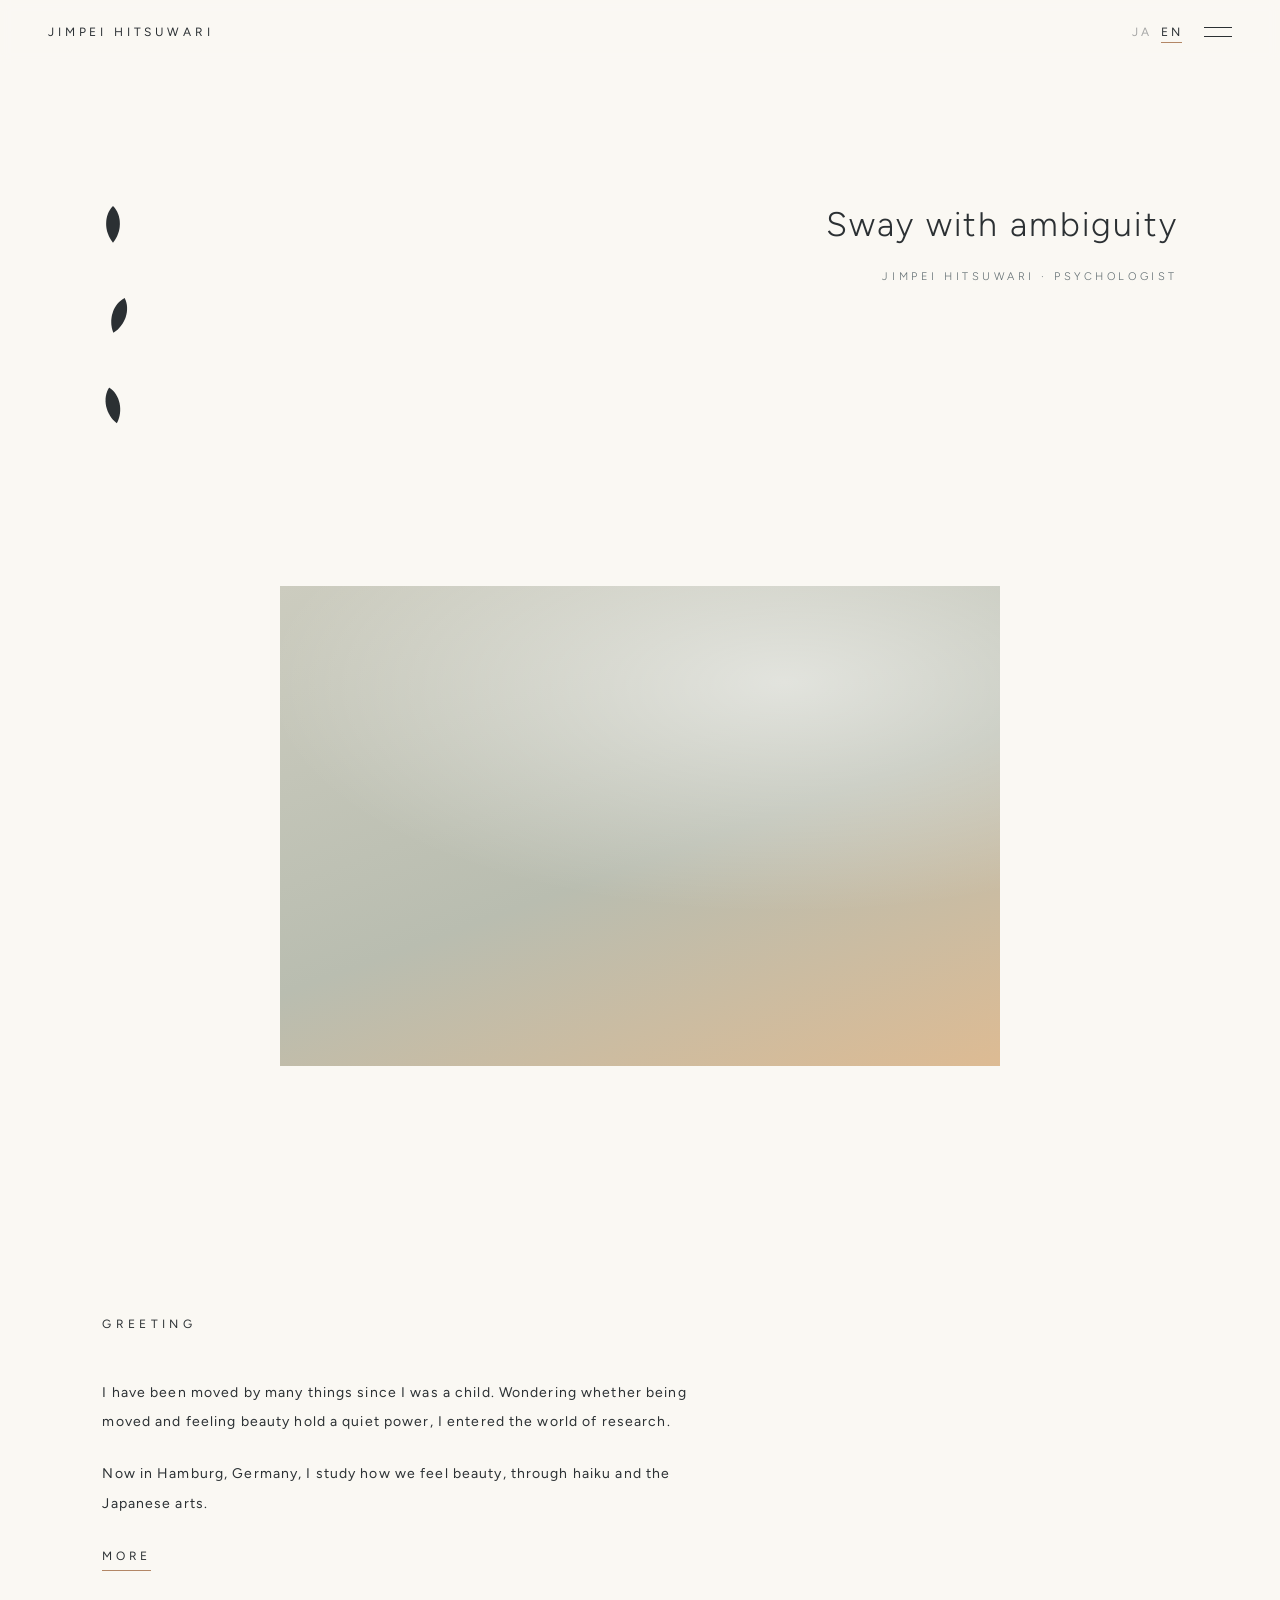
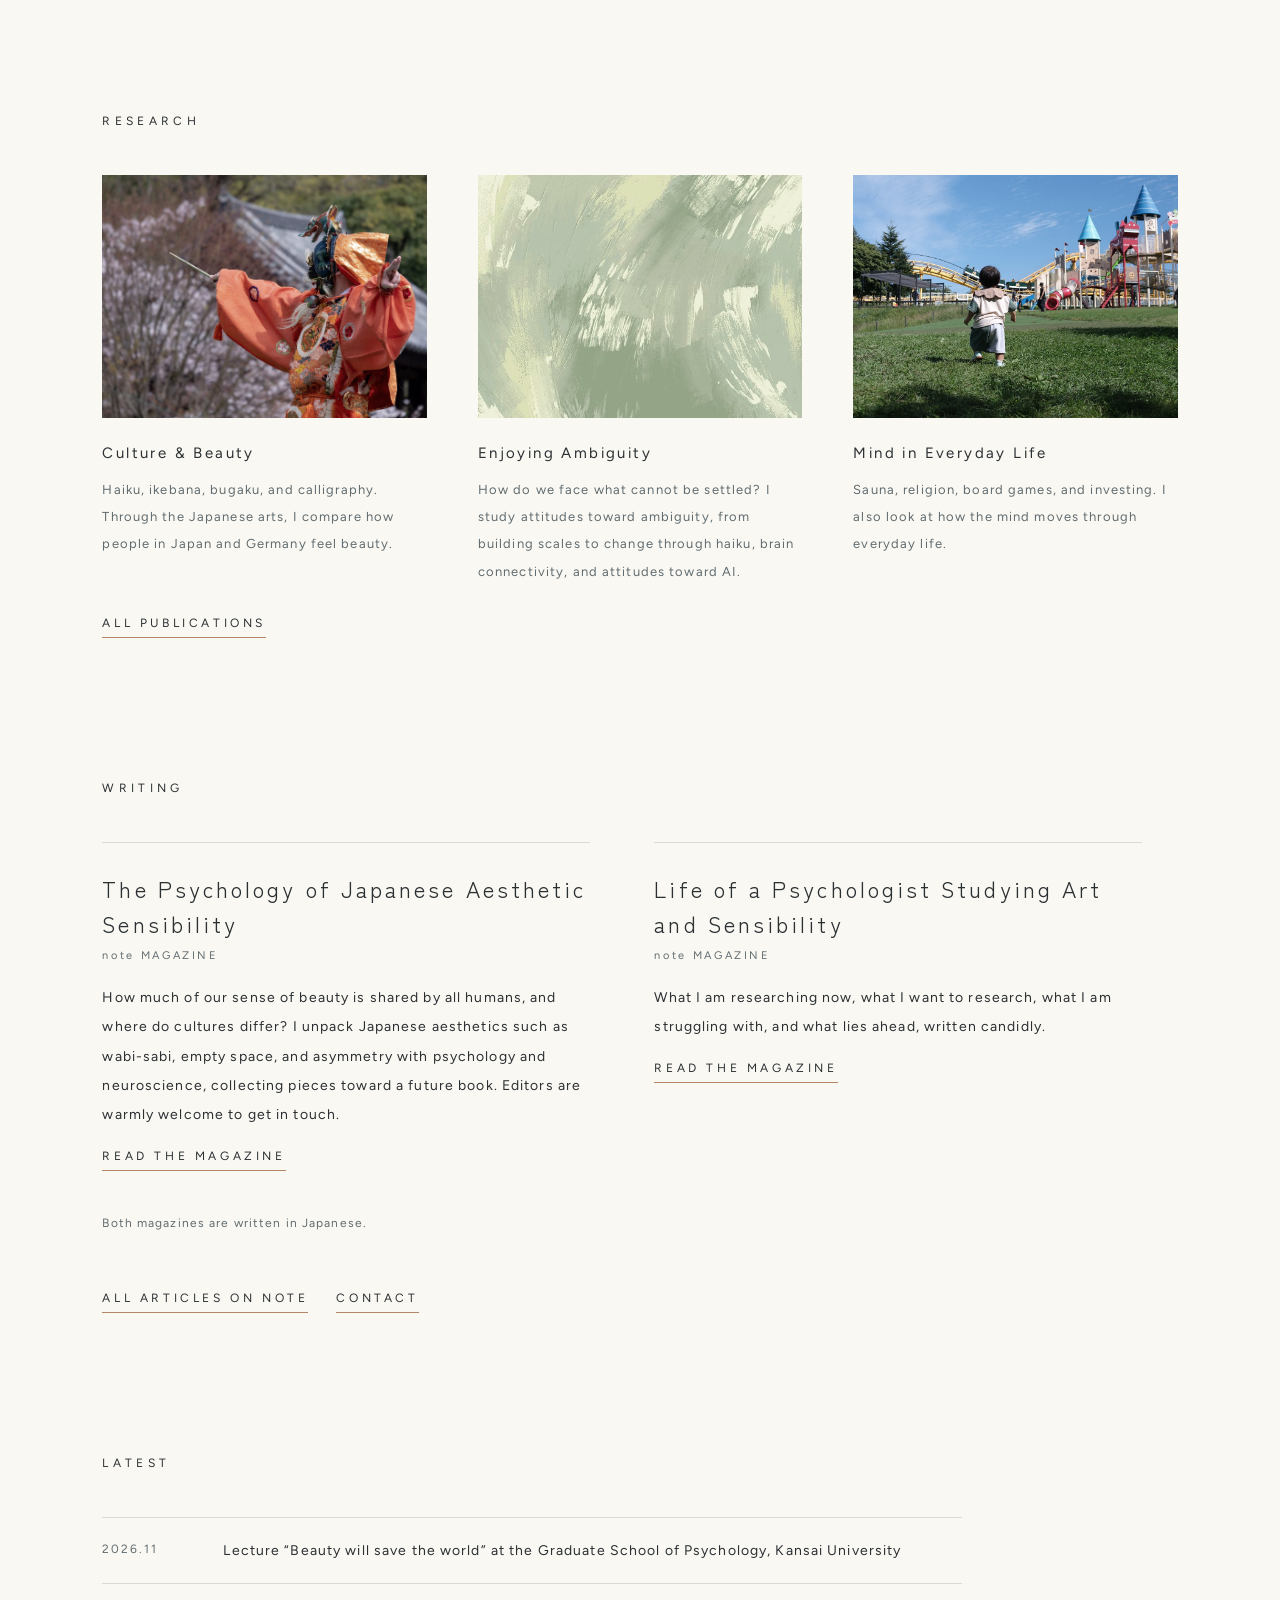
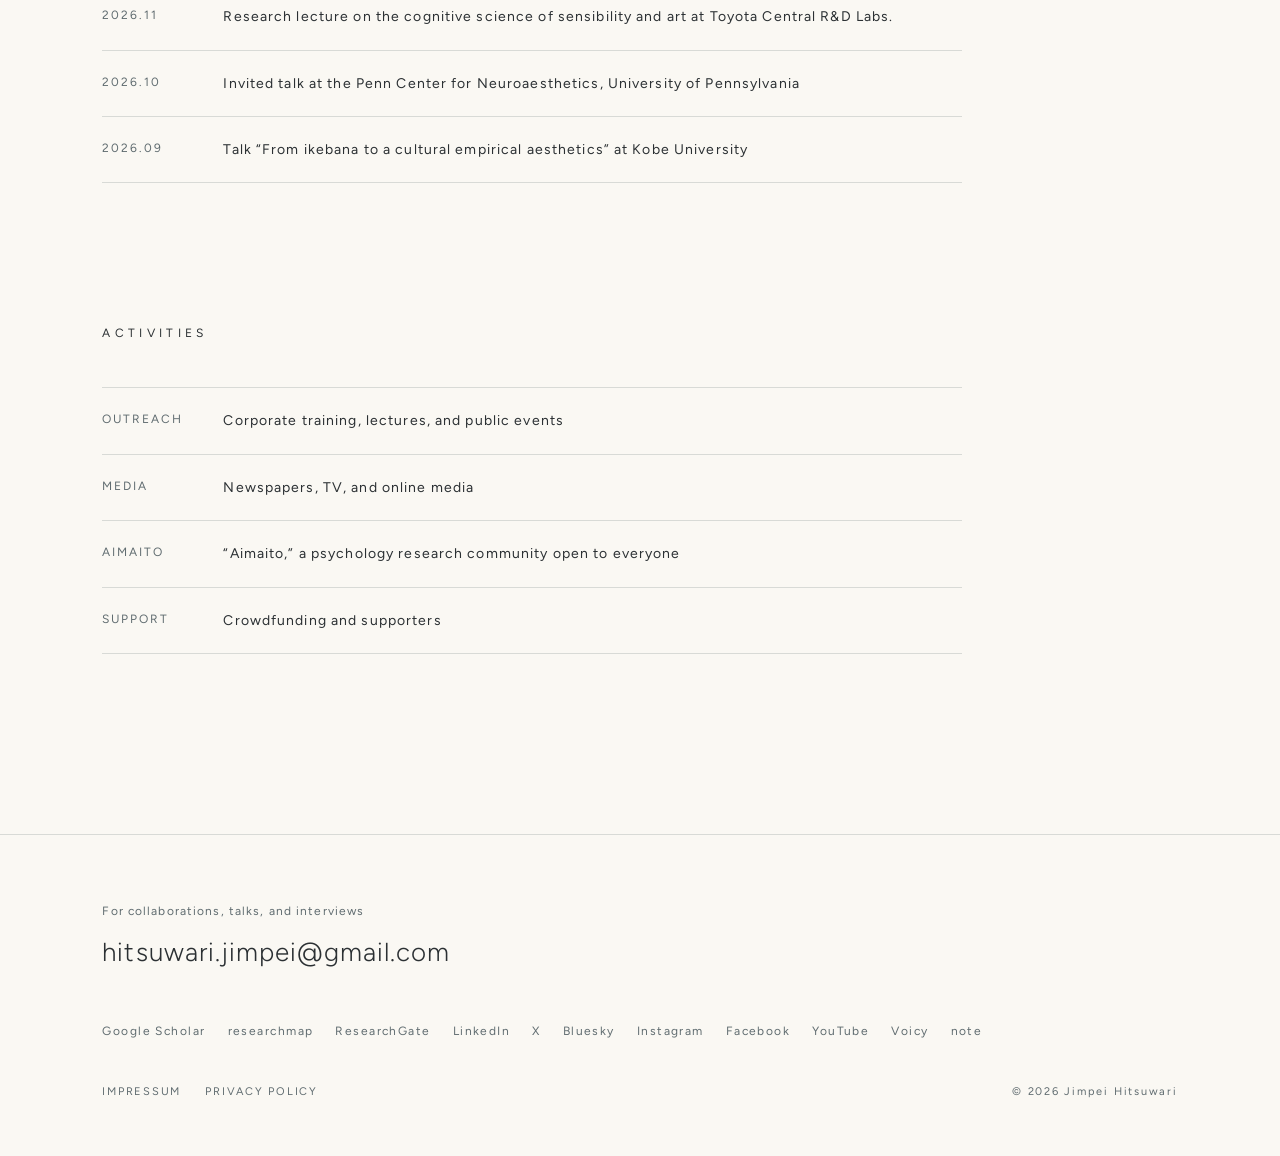
==== commit 3aeaa9ed: "Publish main d74eb01" ====
--- a/index.html
+++ b/index.html
@@ -9,6 +9,12 @@
 <meta property="og:title" content="櫃割 仁平 Jimpei Hitsuwari">
 <meta property="og:description" content="Psychologist in Hamburg studying beauty, ambiguity, and culture through haiku and the Japanese arts.">
 <meta property="og:url" content="https://hitsuwari-jimpei.com/">
+<meta property="og:site_name" content="櫃割 仁平 Jimpei Hitsuwari">
+<meta property="og:image" content="https://hitsuwari-jimpei.com/images/ogp.png">
+<meta property="og:image:width" content="1200">
+<meta property="og:image:height" content="630">
+<meta property="og:image:alt" content="櫃割 仁平 Jimpei Hitsuwari — 心理学者 Psychologist">
+<meta name="twitter:card" content="summary_large_image">
 <link rel="canonical" href="https://hitsuwari-jimpei.com/">
 <script>
   /* Set language before first paint to avoid a flash of the wrong language */
@@ -47,6 +53,7 @@
     <li><a href="publication/"><span class="en">Publications</span><span class="ja">研究業績</span></a></li>
     <li><a href="outreach/"><span class="en">Outreach</span><span class="ja">アウトリーチ</span></a></li>
     <li><a href="media/"><span class="en">Media</span><span class="ja">メディア</span></a></li>
+    <li><a href="voicy/"><span class="en">Voicy</span><span class="ja">Voicy</span></a></li>
     <li><a href="crowdfunding/"><span class="en">Crowdfunding</span><span class="ja">クラウドファンディング</span></a></li>
     <li><a href="contact/"><span class="en">Contact</span><span class="ja">お問い合わせ</span></a></li>
   </ul>
@@ -131,10 +138,10 @@
     <div class="section-head"><h2 class="en" id="latest-title">LATEST</h2><span class="ja" lang="ja">最近の活動</span></div>
     <!-- Hand-edited: keep the newest 4 items. Link each item to the page that has the details. -->
     <div class="rows">
-      <a class="row" href="crowdfunding/"><time datetime="2026-09">2026.09</time><p><span class="tag is-accent"><span lang="ja">募集中</span><span lang="en">Open now</span></span><br><span lang="ja">クラウドファンディング「曖昧さを味わう」対話と寛容の社会をつくりたい（10月29日まで）</span><span lang="en">Crowdfunding: “Savoring ambiguity: Toward a society of dialogue and tolerance” (until 29 October)</span></p></a>
+      <a class="row" href="outreach/#y2026"><time datetime="2026-11">2026.11</time><p><span lang="ja">関西大学大学院心理学研究科の学術講演会で講演「美は世界を救う」</span><span lang="en">Lecture “Beauty will save the world” at the Graduate School of Psychology, Kansai University</span></p></a>
+      <a class="row" href="outreach/#y2026"><time datetime="2026-11">2026.11</time><p><span lang="ja">豊田中央研究所で研究講演「伝統と革新が出会う感性と芸術の認知科学」</span><span lang="en">Research lecture on the cognitive science of sensibility and art at Toyota Central R&amp;D Labs.</span></p></a>
       <a class="row" href="publication/#invited"><time datetime="2026-10">2026.10</time><p><span lang="ja">ペンシルベニア大学 Penn Center for Neuroaesthetics で招待講演</span><span lang="en">Invited talk at the Penn Center for Neuroaesthetics, University of Pennsylvania</span></p></a>
       <a class="row" href="publication/#invited"><time datetime="2026-09">2026.09</time><p><span lang="ja">神戸大学の国際シンポジウムで講演「いけばなから文化的経験美学へ」</span><span lang="en">Talk “From ikebana to a cultural empirical aesthetics” at Kobe University</span></p></a>
-      <a class="row" href="publication/#domestic"><time datetime="2026-09">2026.09</time><p><span lang="ja">日本心理学会第90回大会で公募シンポジウム「混合感情の心理学」を企画・司会</span><span lang="en">Organized and chaired a symposium on mixed emotions at the 90th Annual Convention of the Japanese Psychological Association</span></p></a>
     </div>
   </section>
 
@@ -173,5 +180,6 @@
 </footer>
 
 <script src="assets/js/main.js"></script>
+<!-- Cloudflare Web Analytics (cookieless; described in privacy-policy/) --><script type='module' src='https://static.cloudflareinsights.com/beacon.min.js' data-cf-beacon='{"token": "9117e6fc5d594ad89c79f5635b41a6ee"}'></script><!-- End Cloudflare Web Analytics -->
 </body>
 </html>
--- a/assets/css/style.css
+++ b/assets/css/style.css
@@ -412,3 +412,11 @@
   .hero-copy { justify-self: end; }
   .row { grid-template-columns: 1fr; gap: 0; }
 }
+
+/* ---------- Voicy page ---------- */
+.voicy-channel { margin-top: 24px; }
+.pub-section .filter-bar { margin-bottom: 28px; }
+.filter-list .cite a:hover { color: var(--brown); }
+@media (min-width: 641px) {
+  .pub-tabs.is-wrap ul { flex-wrap: wrap; gap: 4px 24px; }
+}
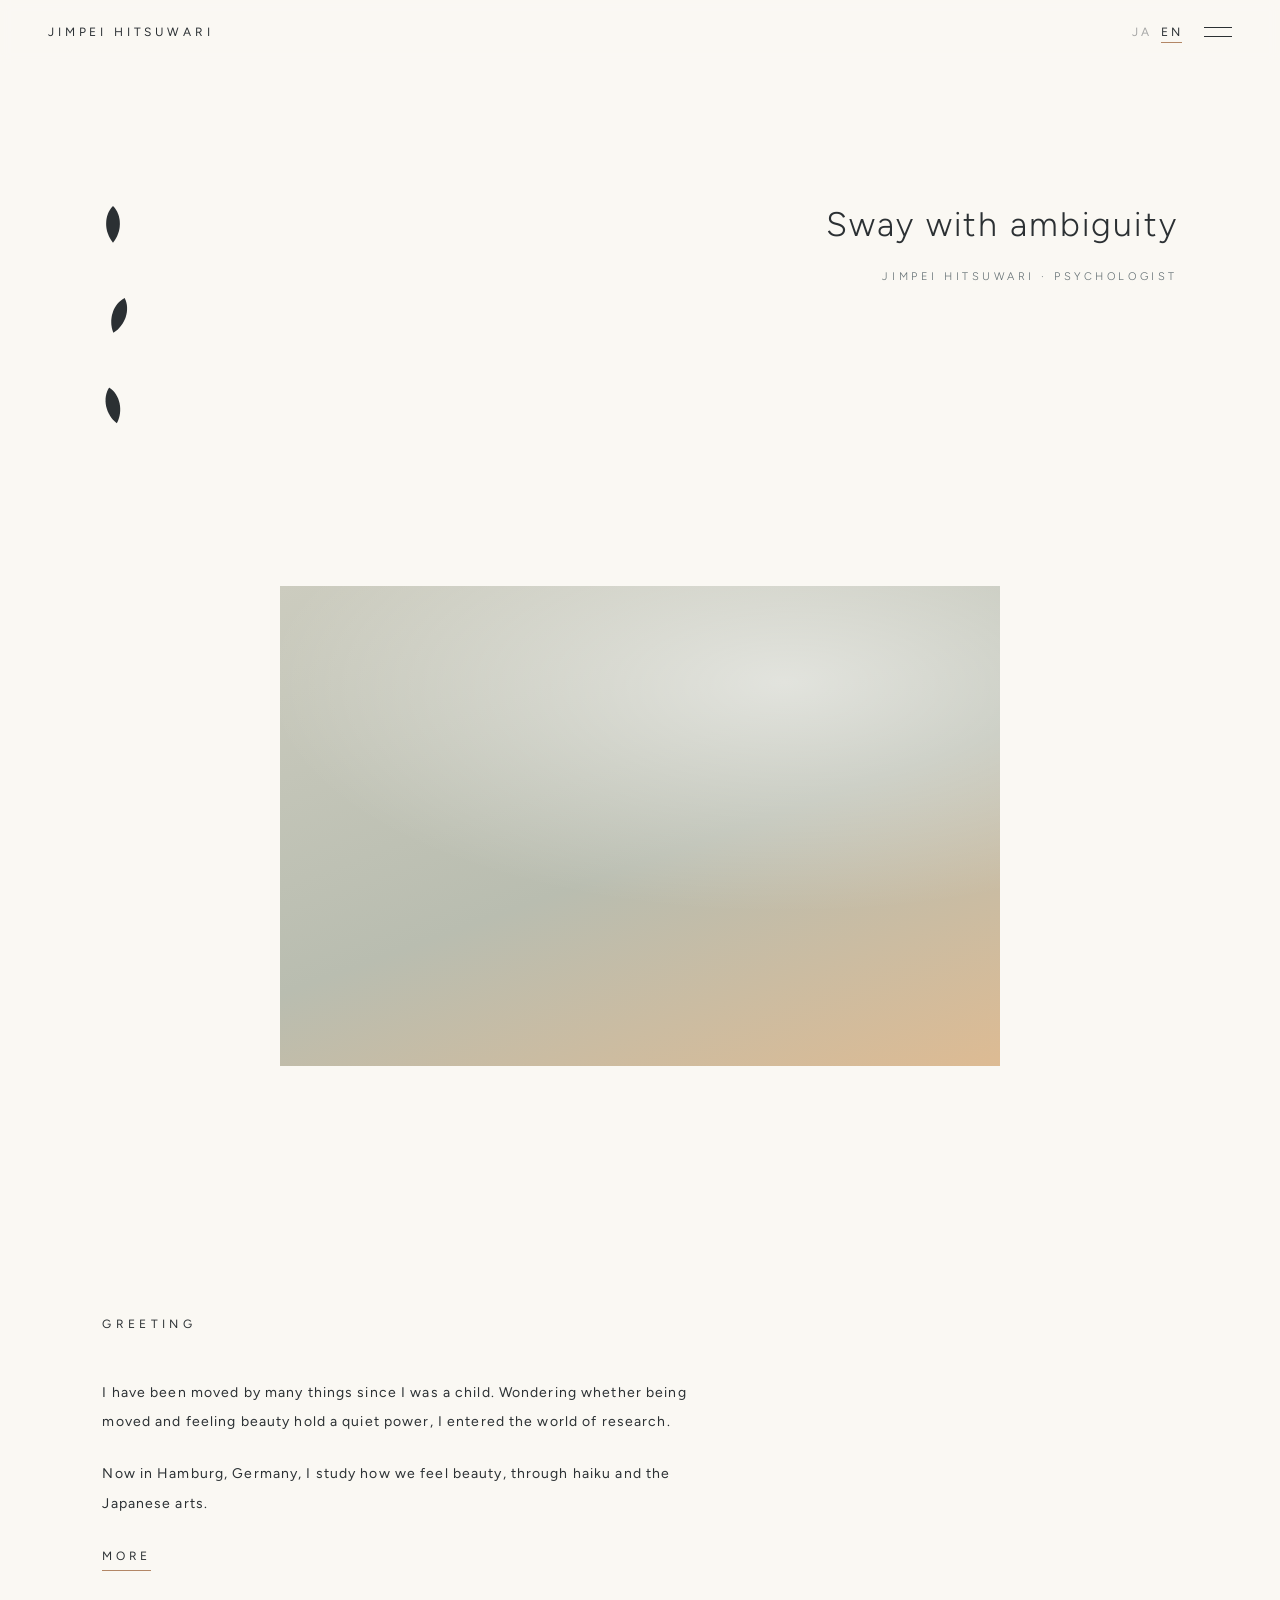
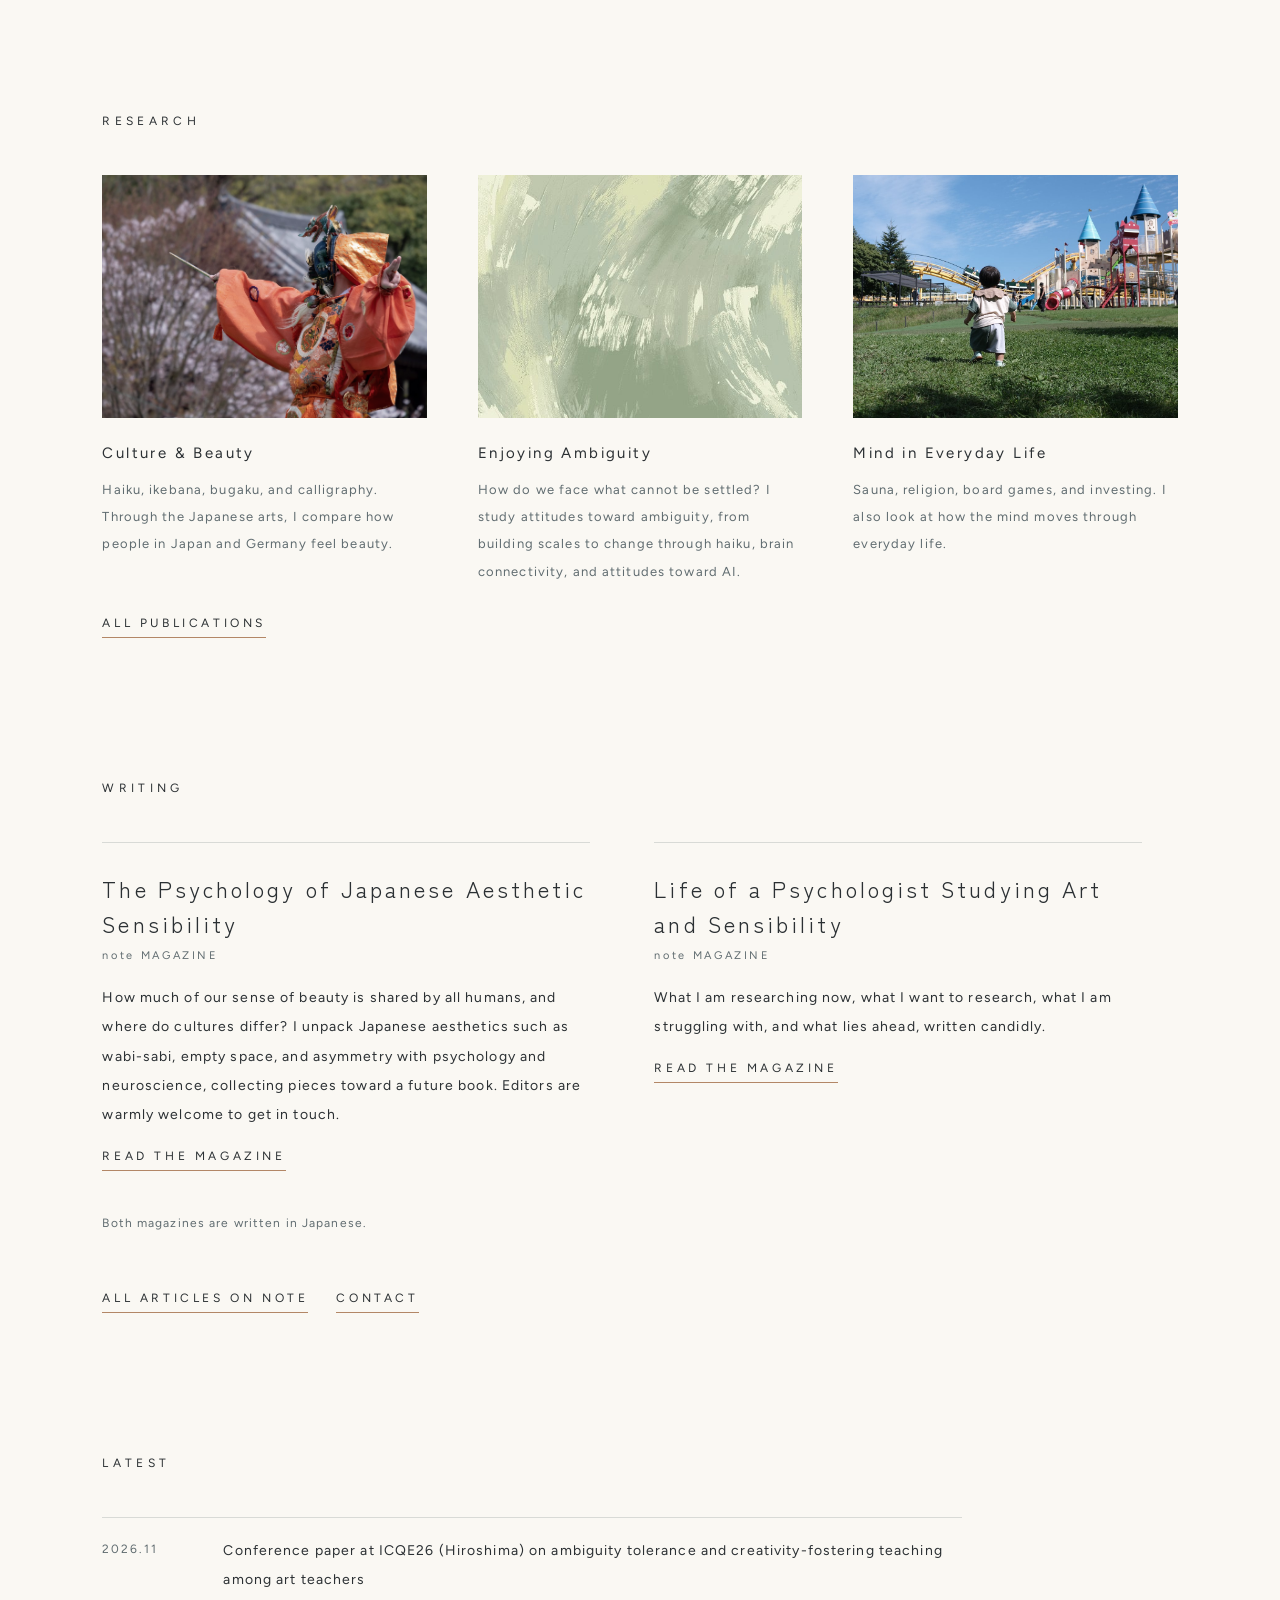
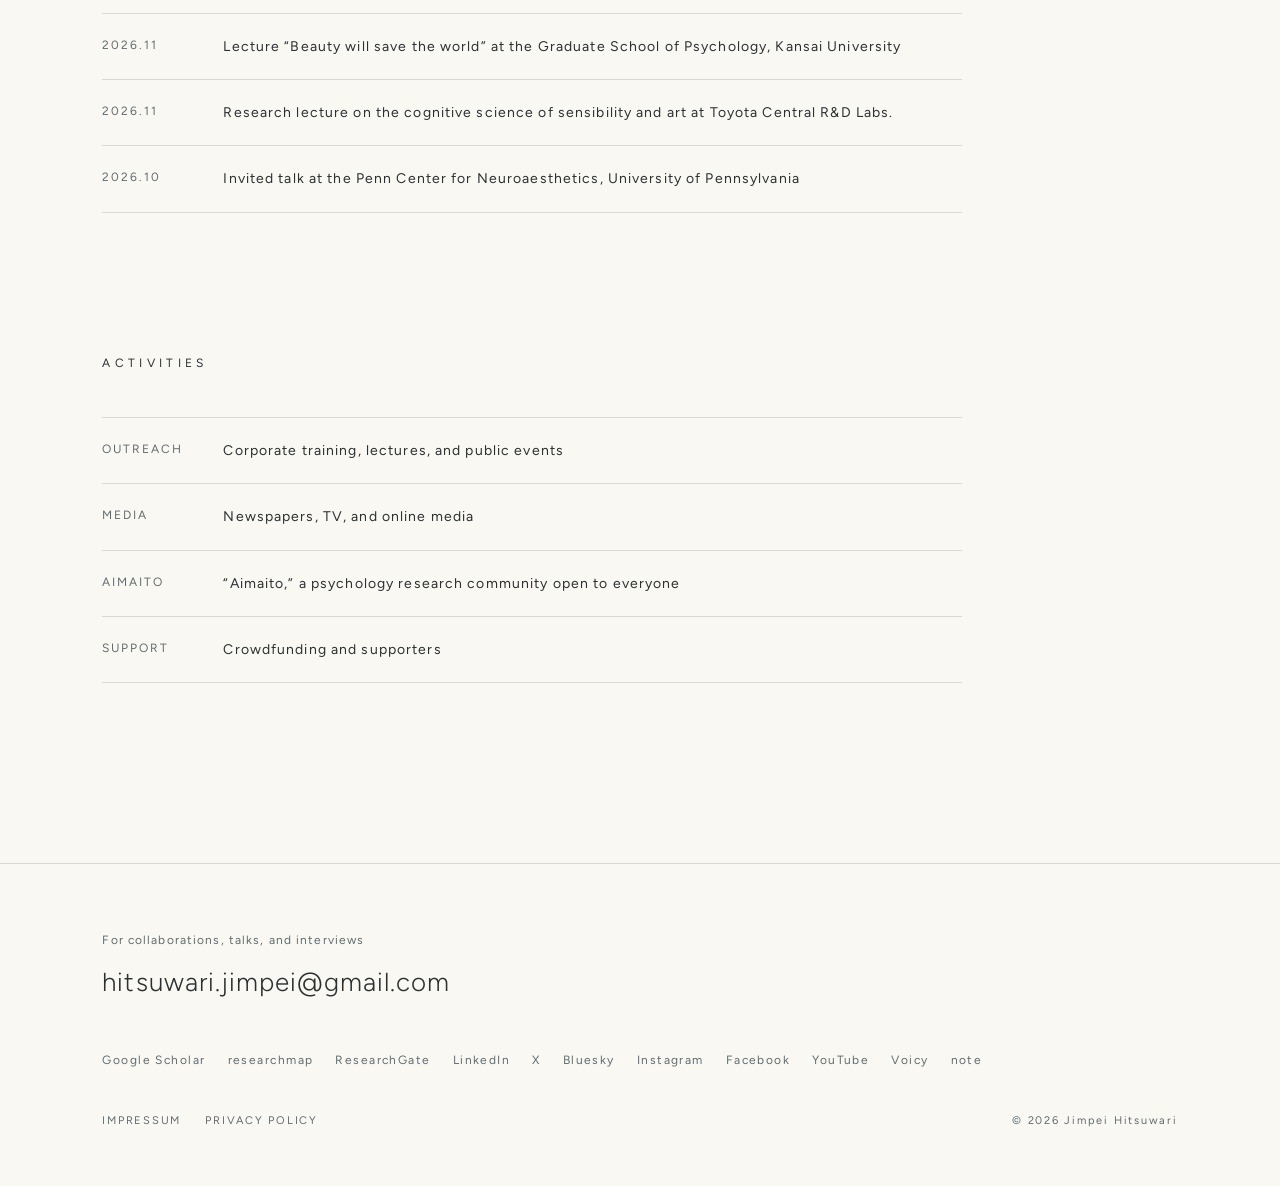
==== commit ebefb540: "Publish main e4e73af" ====
--- a/index.html
+++ b/index.html
@@ -138,10 +138,10 @@
     <div class="section-head"><h2 class="en" id="latest-title">LATEST</h2><span class="ja" lang="ja">最近の活動</span></div>
     <!-- Hand-edited: keep the newest 4 items. Link each item to the page that has the details. -->
     <div class="rows">
+      <a class="row" href="publication/#papers"><time datetime="2026-11">2026.11</time><p><span lang="ja">国際会議 ICQE26（広島）の会議論文「美術教員の曖昧さへの耐性と創造性を育む授業実践」が掲載</span><span lang="en">Conference paper at ICQE26 (Hiroshima) on ambiguity tolerance and creativity-fostering teaching among art teachers</span></p></a>
       <a class="row" href="outreach/#y2026"><time datetime="2026-11">2026.11</time><p><span lang="ja">関西大学大学院心理学研究科の学術講演会で講演「美は世界を救う」</span><span lang="en">Lecture “Beauty will save the world” at the Graduate School of Psychology, Kansai University</span></p></a>
       <a class="row" href="outreach/#y2026"><time datetime="2026-11">2026.11</time><p><span lang="ja">豊田中央研究所で研究講演「伝統と革新が出会う感性と芸術の認知科学」</span><span lang="en">Research lecture on the cognitive science of sensibility and art at Toyota Central R&amp;D Labs.</span></p></a>
       <a class="row" href="publication/#invited"><time datetime="2026-10">2026.10</time><p><span lang="ja">ペンシルベニア大学 Penn Center for Neuroaesthetics で招待講演</span><span lang="en">Invited talk at the Penn Center for Neuroaesthetics, University of Pennsylvania</span></p></a>
-      <a class="row" href="publication/#invited"><time datetime="2026-09">2026.09</time><p><span lang="ja">神戸大学の国際シンポジウムで講演「いけばなから文化的経験美学へ」</span><span lang="en">Talk “From ikebana to a cultural empirical aesthetics” at Kobe University</span></p></a>
     </div>
   </section>
 
--- a/assets/css/style.css
+++ b/assets/css/style.css
@@ -206,6 +206,7 @@
 /* ---------- Crowdfunding supporters ---------- */
 .supporters { columns: 4 170px; column-gap: 40px; max-width: 1040px; border-top: 1px solid var(--hair); padding-top: 24px; }
 .supporters li { break-inside: avoid; font-size: 13px; line-height: 2.3; letter-spacing: 0.04em; overflow-wrap: anywhere; }
+.supporters + .cf-card, .cf-card + .cf-card { margin-top: clamp(80px, 10vw, 128px); }
 html[data-lang="ja"] .supporters li::after { content: "様"; margin-left: 0.2em; color: var(--slate); font-size: 0.92em; }
 
 /* ---------- Subpage head ---------- */
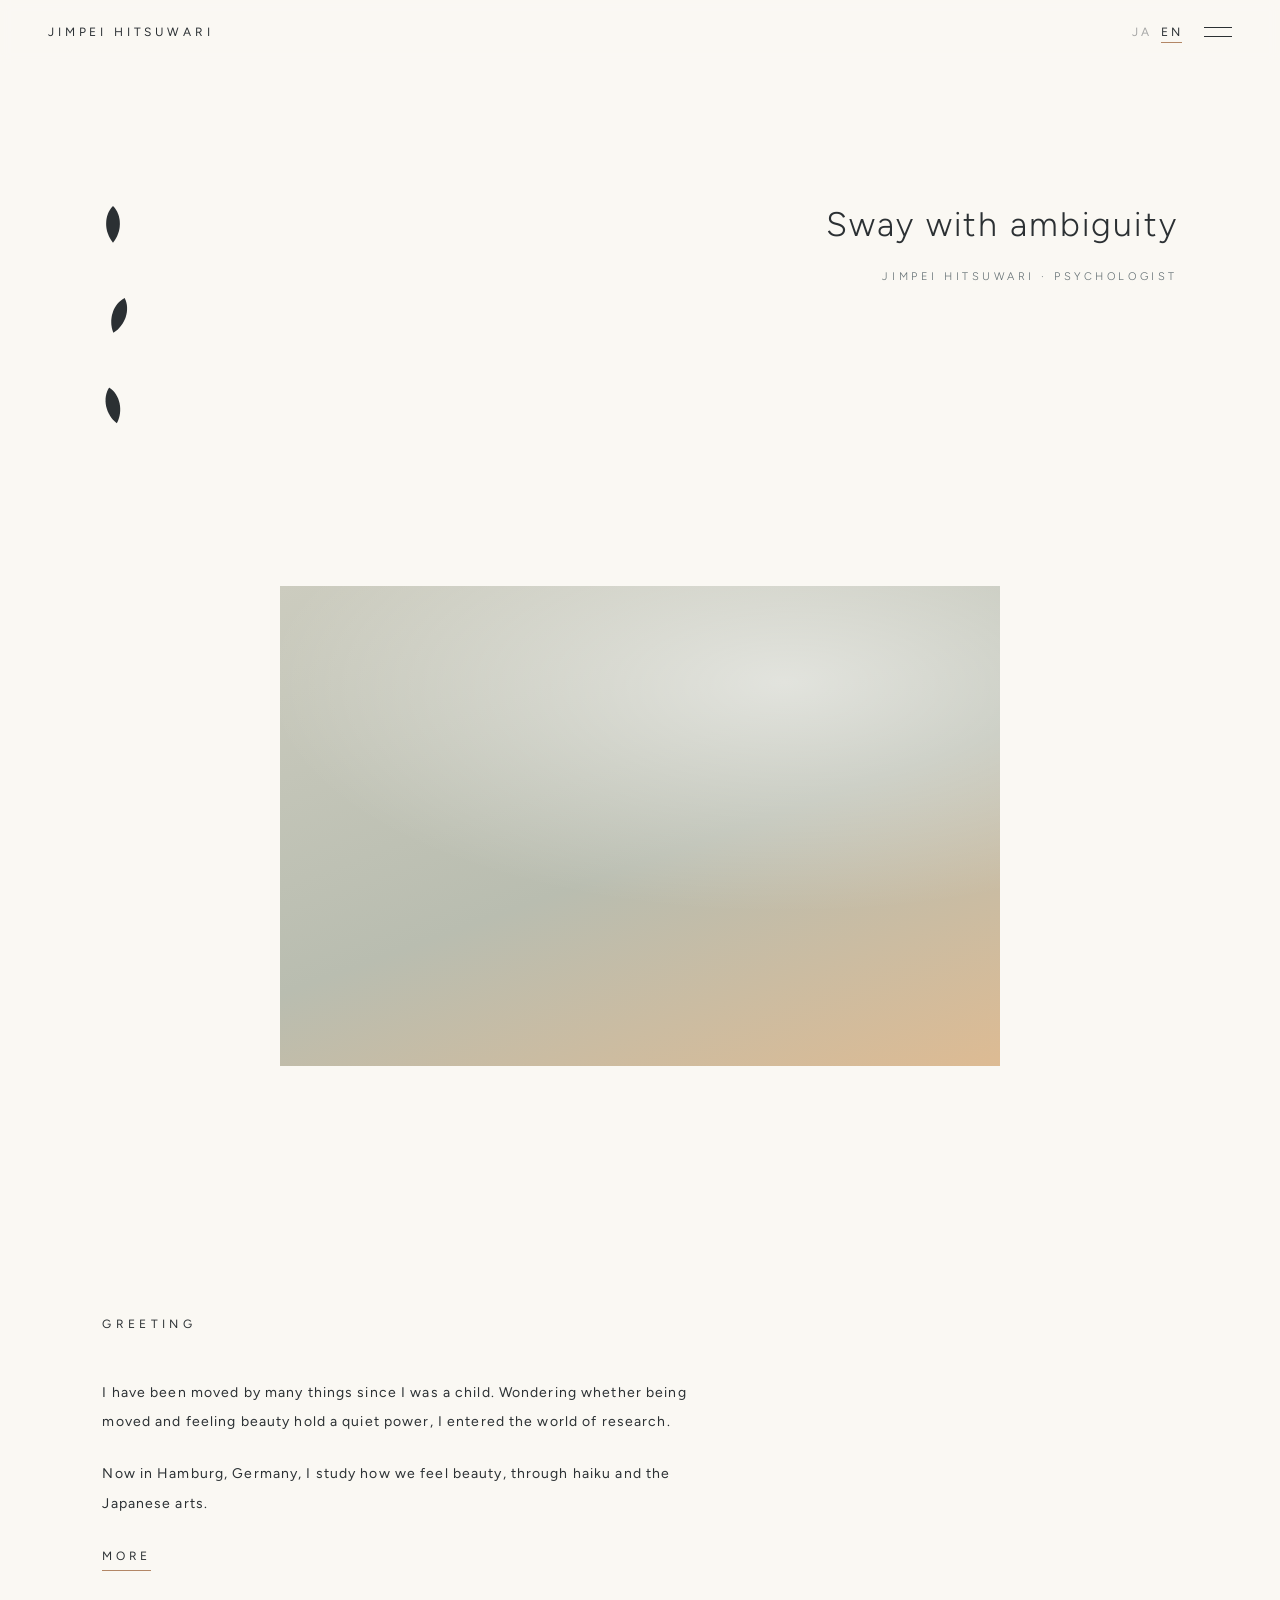
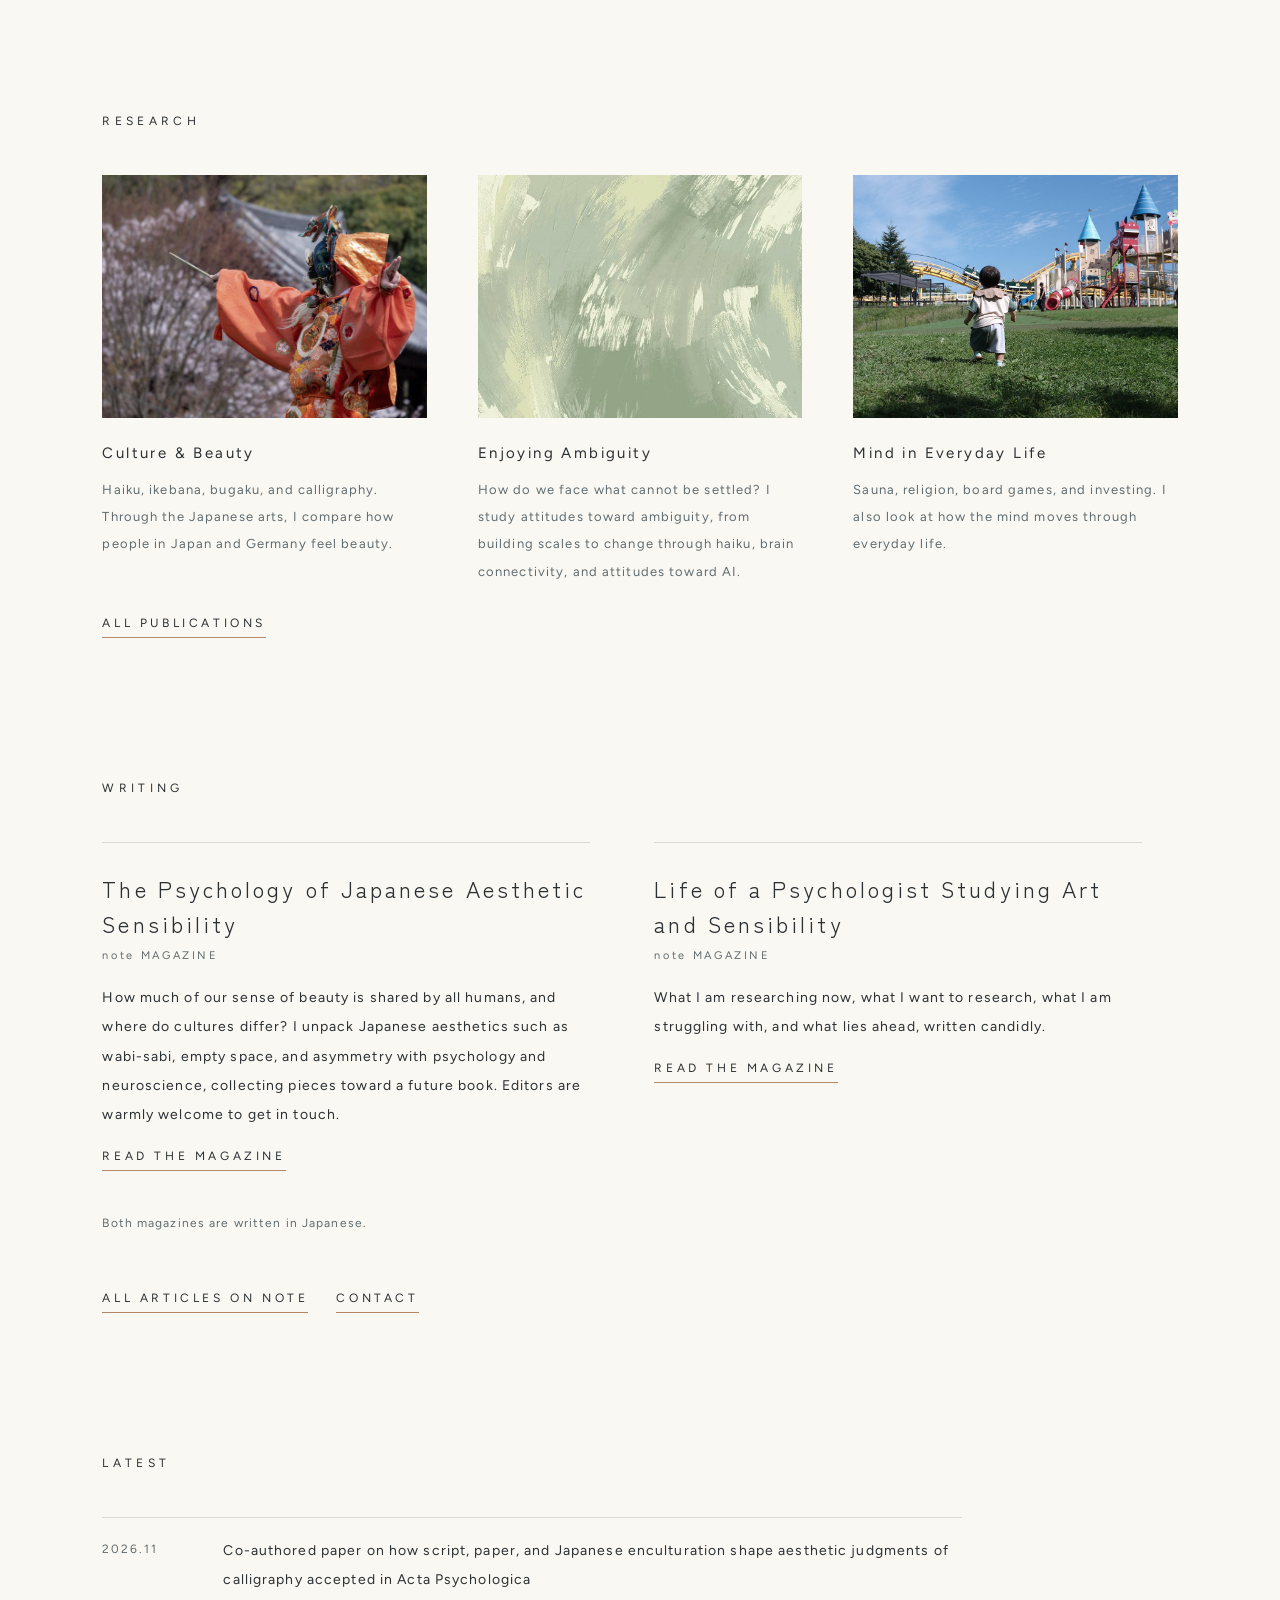
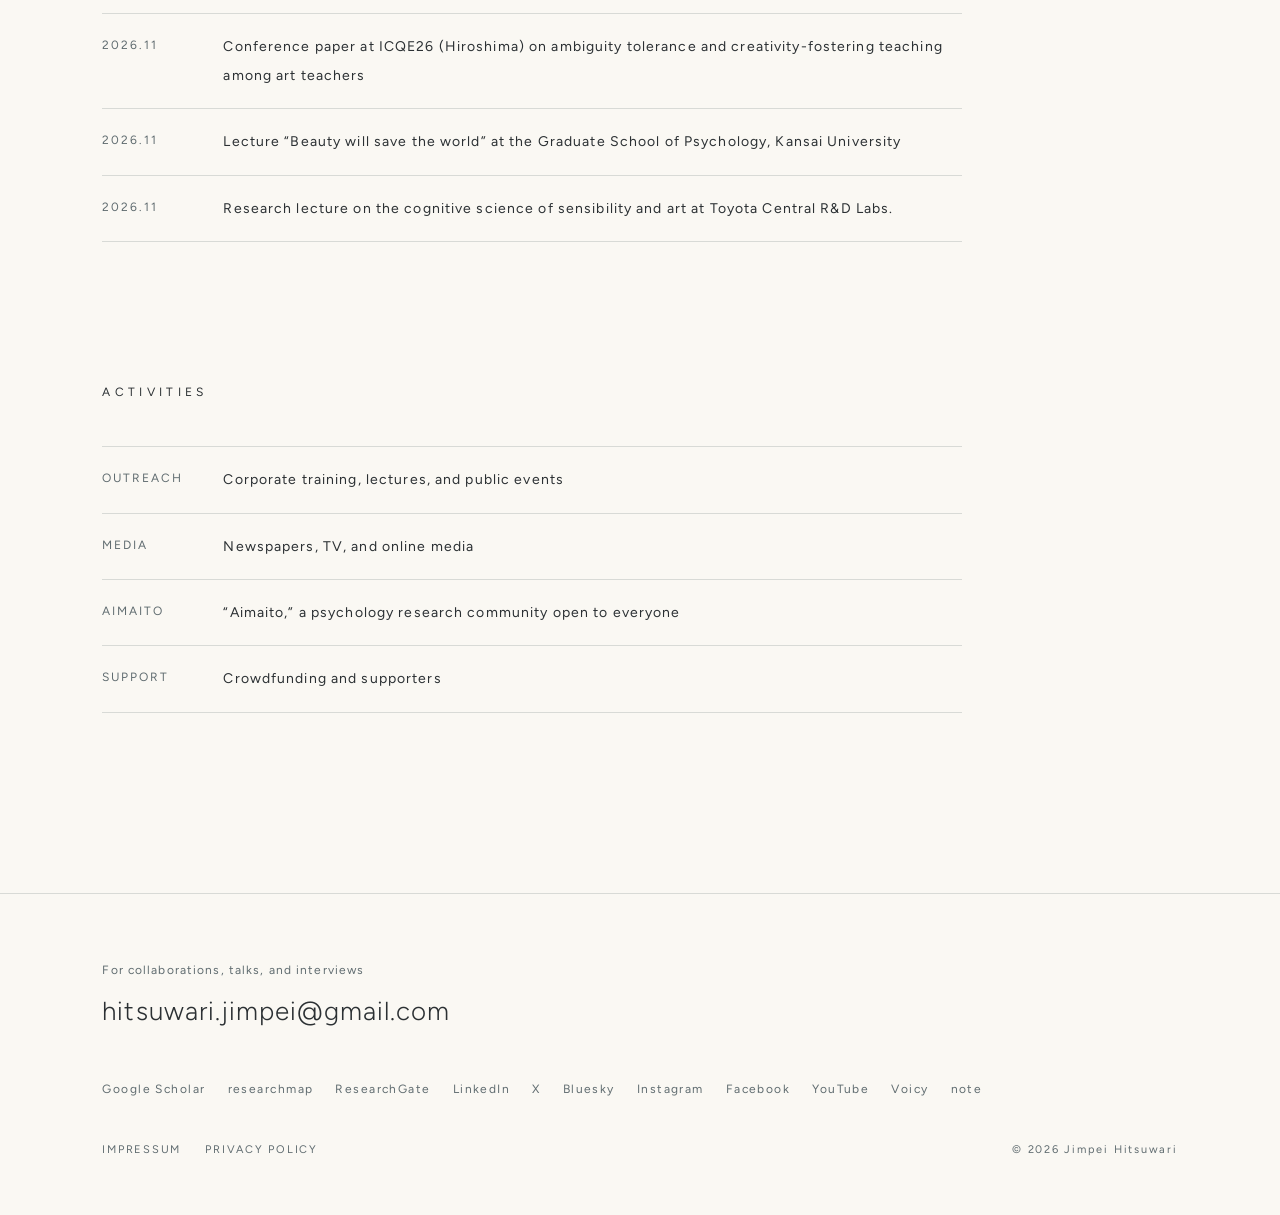
==== commit 8cf29967: "Publish main d48441d" ====
--- a/index.html
+++ b/index.html
@@ -138,10 +138,10 @@
     <div class="section-head"><h2 class="en" id="latest-title">LATEST</h2><span class="ja" lang="ja">最近の活動</span></div>
     <!-- Hand-edited: keep the newest 4 items. Link each item to the page that has the details. -->
     <div class="rows">
+      <a class="row" href="publication/#papers"><time datetime="2026-11">2026.11</time><p><span lang="ja">書道の美しさの判断に，文字，紙，日本文化への慣れがどう影響するかを調べた共著論文が Acta Psychologica に採択</span><span lang="en">Co-authored paper on how script, paper, and Japanese enculturation shape aesthetic judgments of calligraphy accepted in Acta Psychologica</span></p></a>
       <a class="row" href="publication/#papers"><time datetime="2026-11">2026.11</time><p><span lang="ja">国際会議 ICQE26（広島）の会議論文「美術教員の曖昧さへの耐性と創造性を育む授業実践」が掲載</span><span lang="en">Conference paper at ICQE26 (Hiroshima) on ambiguity tolerance and creativity-fostering teaching among art teachers</span></p></a>
       <a class="row" href="outreach/#y2026"><time datetime="2026-11">2026.11</time><p><span lang="ja">関西大学大学院心理学研究科の学術講演会で講演「美は世界を救う」</span><span lang="en">Lecture “Beauty will save the world” at the Graduate School of Psychology, Kansai University</span></p></a>
       <a class="row" href="outreach/#y2026"><time datetime="2026-11">2026.11</time><p><span lang="ja">豊田中央研究所で研究講演「伝統と革新が出会う感性と芸術の認知科学」</span><span lang="en">Research lecture on the cognitive science of sensibility and art at Toyota Central R&amp;D Labs.</span></p></a>
-      <a class="row" href="publication/#invited"><time datetime="2026-10">2026.10</time><p><span lang="ja">ペンシルベニア大学 Penn Center for Neuroaesthetics で招待講演</span><span lang="en">Invited talk at the Penn Center for Neuroaesthetics, University of Pennsylvania</span></p></a>
     </div>
   </section>
 
@@ -150,7 +150,7 @@
     <div class="rows">
       <a class="row" href="outreach/"><span class="label">OUTREACH</span><p><span lang="ja">企業研修，講演，イベント登壇</span><span lang="en">Corporate training, lectures, and public events</span></p></a>
       <a class="row" href="media/"><span class="label">MEDIA</span><p><span lang="ja">新聞，テレビ，ウェブメディアでの掲載・出演</span><span lang="en">Newspapers, TV, and online media</span></p></a>
-      <a class="row" href="https://aimaito-community.studio.site/" target="_blank" rel="noopener"><span class="label">AIMAITO</span><p><span lang="ja">誰でも参加できる心理学研究コミュニティ「あいまいと」</span><span lang="en">“Aimaito,” a psychology research community open to everyone</span></p></a>
+      <a class="row" href="https://aimaito.jp/" target="_blank" rel="noopener"><span class="label">AIMAITO</span><p><span lang="ja">誰でも参加できる心理学研究コミュニティ「あいまいと」</span><span lang="en">“Aimaito,” a psychology research community open to everyone</span></p></a>
       <a class="row" href="crowdfunding/"><span class="label">SUPPORT</span><p><span lang="ja">クラウドファンディングと支援者のみなさま</span><span lang="en">Crowdfunding and supporters</span></p></a>
     </div>
   </section>
